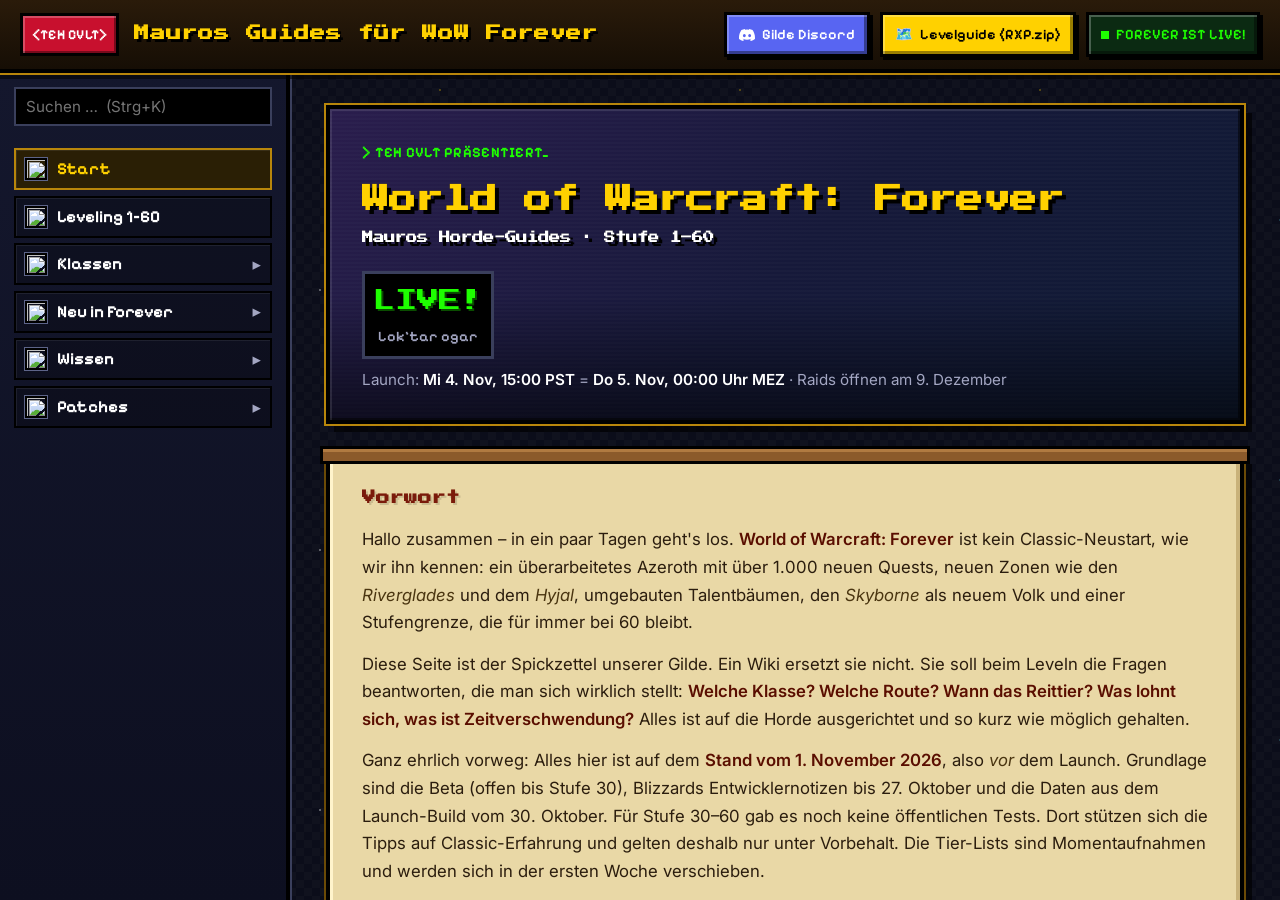
==== index.html @ 0dee1f31 "Layout auf breiten Bildschirmen zentriert, Platz für Inhaltsliste nur bei Bedarf Co-Authored-By: Cla" ====
﻿<!DOCTYPE html>
<html lang="de">
<head>
  <meta charset="UTF-8">
  <meta name="viewport" content="width=device-width, initial-scale=1.0">
  <title>TEH CVLT – Mauros Guides für WoW Forever</title>
  <meta name="description" content="Horde-Levelguides, Klassen-Ranking und Patch-Stand für World of Warcraft: Forever – von der Gilde TEH CVLT.">
  <link rel="preconnect" href="https://fonts.googleapis.com">
  <link rel="preconnect" href="https://fonts.gstatic.com" crossorigin>
  <link href="https://fonts.googleapis.com/css2?family=Press+Start+2P&family=Pixelify+Sans:wght@500;600;700&family=Inter:wght@400;500;600;700&family=VT323&display=swap" rel="stylesheet">
  <link rel="stylesheet" href="style.css?v=18">
</head>
<body class="dark-theme">

  <!-- Top App Bar -->
  <header class="app-header">
    <div class="header-left">
      <button class="mobile-menu-btn" id="mobileMenuBtn" aria-label="Menü öffnen">
        <span class="bar"></span>
        <span class="bar"></span>
        <span class="bar"></span>
      </button>
      <span class="guild-badge">&lt;TEH CVLT&gt;</span>
      <h1 class="header-title">Mauros Guides für WoW Forever</h1>
    </div>
    <div class="header-right">
      <a href="https://discord.gg/tehcvlt" target="_blank" rel="noopener noreferrer" class="discord-header-btn" title="Gilden-Discord beitreten">
        <svg class="discord-svg" viewBox="0 0 24 24" width="16" height="16" fill="currentColor">
          <path d="M20.317 4.37a19.791 19.791 0 0 0-4.885-1.515.074.074 0 0 0-.079.037c-.21.375-.444.864-.608 1.25a18.27 18.27 0 0 0-5.487 0 12.64 12.64 0 0 0-.617-1.25.077.077 0 0 0-.079-.037A19.736 19.736 0 0 0 3.677 4.37a.07.07 0 0 0-.032.027C.533 9.046-.32 13.58.099 18.057a.082.082 0 0 0 .031.057 19.9 19.9 0 0 0 5.993 3.03.078.078 0 0 0 .084-.028c.462-.63.874-1.295 1.226-1.994.021-.041.001-.09-.041-.106a13.107 13.107 0 0 1-1.872-.892.077.077 0 0 1-.008-.128 10.2 10.2 0 0 0 .372-.292.074.074 0 0 1 .077-.01c3.929 1.793 8.18 1.793 12.061 0a.074.074 0 0 1 .078.01c.12.098.246.198.373.292a.077.077 0 0 1-.006.127 12.299 12.299 0 0 1-1.873.894.077.077 0 0 0-.041.107c.36.698.772 1.362 1.225 1.993a.076.076 0 0 0 .084.028 19.839 19.839 0 0 0 6.002-3.03.077.077 0 0 0 .032-.054c.5-5.177-.838-9.674-3.549-13.66a.061.061 0 0 0-.031-.028zM8.02 15.33c-1.183 0-2.157-1.085-2.157-2.419 0-1.333.956-2.419 2.157-2.419 1.21 0 2.176 1.096 2.157 2.42 0 1.333-.956 2.418-2.157 2.418zm7.975 0c-1.183 0-2.157-1.085-2.157-2.419 0-1.333.955-2.419 2.157-2.419 1.21 0 2.176 1.096 2.157 2.42 0 1.333-.946 2.418-2.157 2.418z"/>
        </svg>
        <span>Gilde Discord</span>
      </a>
      <a href="https://github.com/syqdur/foreverguides/blob/main/RXPGuides.zip" target="_blank" class="rxp-header-btn" title="RXP In-Game Levelguide für Forever herunterladen">
        <span>🗺️</span> Levelguide (RXP.zip)
      </a>
      <div class="countdown-badge" id="launchTimer">
        <span class="dot"></span> Launch in ...
      </div>
    </div>
  </header>
  <!-- Main Container: Sidebar + Content -->
  <div class="layout-wrapper">
    <aside class="sidebar" id="sidebarNav">
      <div class="sidebar-search">
        <input id="siteSearch" type="search" placeholder="Suchen …  (Strg+K)" autocomplete="off" aria-label="Guides durchsuchen">
        <div class="search-results" id="searchResults" hidden></div>
      </div>
      <div class="sidebar-scrollable">
        <nav class="nav-areas" aria-label="Bereiche">
        <div class="nav-area single" data-area="start">
          <button class="nav-area-btn" data-area-target="tab-home"><img src="https://wow.zamimg.com/images/wow/icons/medium/inv_misc_book_11.jpg" class="wow-icon" alt=""> <span>Start</span></button>
          <div class="nav-sub">
            <button class="nav-tab" data-target="tab-home"><img src="https://wow.zamimg.com/images/wow/icons/medium/inv_misc_book_11.jpg" class="wow-icon" alt=""> Vorwort & Launch</button>
          </div>
        </div>
        <div class="nav-area single" data-area="leveling">
          <button class="nav-area-btn" data-area-target="tab-leveling"><img src="https://wow.zamimg.com/images/wow/icons/medium/inv_misc_map02.jpg" class="wow-icon" alt=""> <span>Leveling 1–60</span></button>
          <div class="nav-sub">
            <button class="nav-tab" data-target="tab-leveling"><img src="https://wow.zamimg.com/images/wow/icons/medium/inv_misc_map02.jpg" class="wow-icon" alt=""> Fahrplan & Route</button>
          </div>
        </div>
        <div class="nav-area" data-area="classes">
          <button class="nav-area-btn" data-area-target="tab-classes"><img src="https://wow.zamimg.com/images/wow/icons/medium/inv_misc_trophy_argent.jpg" class="wow-icon" alt=""> <span>Klassen</span><span class=nav-caret>▸</span></button>
          <div class="nav-sub">
            <button class="nav-tab" data-target="tab-classes"><img src="https://wow.zamimg.com/images/wow/icons/medium/achievement_general.jpg" class="wow-icon" alt=""> Alle Klassen</button>
            <button class="nav-tab" data-target="tab-ranking"><img src="https://wow.zamimg.com/images/wow/icons/medium/inv_misc_trophy_argent.jpg" class="wow-icon" alt=""> Ranking</button>
            <button class="nav-tab" data-target="tab-hunter"><img src="https://wow.zamimg.com/images/wow/icons/medium/classicon_hunter.jpg" class="wow-icon" alt=""> Jäger</button>
            <button class="nav-tab" data-target="tab-warlock"><img src="https://wow.zamimg.com/images/wow/icons/medium/classicon_warlock.jpg" class="wow-icon" alt=""> Hexenmeister</button>
            <button class="nav-tab" data-target="tab-paladin"><img src="https://wow.zamimg.com/images/wow/icons/medium/classicon_paladin.jpg" class="wow-icon" alt=""> Paladin</button>
            <button class="nav-tab" data-target="tab-mage"><img src="https://wow.zamimg.com/images/wow/icons/medium/classicon_mage.jpg" class="wow-icon" alt=""> Magier</button>
            <button class="nav-tab" data-target="tab-shaman"><img src="https://wow.zamimg.com/images/wow/icons/medium/classicon_shaman.jpg" class="wow-icon" alt=""> Schamane</button>
            <button class="nav-tab" data-target="tab-druid"><img src="https://wow.zamimg.com/images/wow/icons/medium/classicon_druid.jpg" class="wow-icon" alt=""> Druide</button>
            <button class="nav-tab" data-target="tab-rogue"><img src="https://wow.zamimg.com/images/wow/icons/medium/classicon_rogue.jpg" class="wow-icon" alt=""> Schurke</button>
            <button class="nav-tab" data-target="tab-priest"><img src="https://wow.zamimg.com/images/wow/icons/medium/classicon_priest.jpg" class="wow-icon" alt=""> Priester</button>
            <button class="nav-tab" data-target="tab-warrior"><img src="https://wow.zamimg.com/images/wow/icons/medium/classicon_warrior.jpg" class="wow-icon" alt=""> Krieger</button>
          </div>
        </div>
        <div class="nav-area" data-area="forever">
          <button class="nav-area-btn" data-area-target="tab-forever"><img src="https://wow.zamimg.com/images/wow/icons/medium/spell_nature_cyclone.jpg" class="wow-icon" alt=""> <span>Neu in Forever</span><span class=nav-caret>▸</span></button>
          <div class="nav-sub">
            <button class="nav-tab" data-target="tab-forever:overview"><img src="https://wow.zamimg.com/images/wow/icons/medium/inv_misc_book_11.jpg" class="wow-icon" alt=""> Überblick</button>
            <button class="nav-tab" data-target="tab-forever:zones"><img src="https://wow.zamimg.com/images/wow/icons/medium/inv_misc_map02.jpg" class="wow-icon" alt=""> Zonen & Reisen</button>
            <button class="nav-tab" data-target="tab-forever:dungeons"><img src="https://wow.zamimg.com/images/wow/icons/medium/inv_misc_head_dragon_black.jpg" class="wow-icon" alt=""> Dungeons & Raids</button>
            <button class="nav-tab" data-target="tab-forever:races"><img src="https://wow.zamimg.com/images/wow/icons/medium/achievement_character_orc_male.jpg" class="wow-icon" alt=""> Völker</button>
            <button class="nav-tab" data-target="tab-forever:classes"><img src="https://wow.zamimg.com/images/wow/icons/medium/achievement_general.jpg" class="wow-icon" alt=""> Klassen</button>
            <button class="nav-tab" data-target="tab-forever:quests"><img src="https://wow.zamimg.com/images/wow/icons/medium/inv_axe_09.jpg" class="wow-icon" alt=""> Klassenquests</button>
            <button class="nav-tab" data-target="tab-forever:systems"><img src="https://wow.zamimg.com/images/wow/icons/medium/inv_misc_gear_01.jpg" class="wow-icon" alt=""> Systeme & Berufe</button>
            <button class="nav-tab" data-target="tab-forever:pvp"><img src="https://wow.zamimg.com/images/wow/icons/medium/inv_bannerpvp_01.jpg" class="wow-icon" alt=""> PvP</button>
          </div>
        </div>
        <div class="nav-area" data-area="wissen">
          <button class="nav-area-btn" data-area-target="tab-rules"><img src="https://wow.zamimg.com/images/wow/icons/medium/inv_misc_book_09.jpg" class="wow-icon" alt=""> <span>Wissen</span><span class=nav-caret>▸</span></button>
          <div class="nav-sub">
            <button class="nav-tab" data-target="tab-rules"><img src="https://wow.zamimg.com/images/wow/icons/medium/spell_lightning_lightningbolt01.jpg" class="wow-icon" alt=""> Grundlagen</button>
            <button class="nav-tab" data-target="tab-buffs"><img src="https://wow.zamimg.com/images/wow/icons/medium/inv_misc_food_15.jpg" class="wow-icon" alt=""> Camps & Buffs</button>
            <button class="nav-tab" data-target="tab-sleepingbag"><img src="https://wow.zamimg.com/images/wow/icons/medium/inv_misc_bag_10.jpg" class="wow-icon" alt=""> Schlafsack (ab 14)</button>
            <button class="nav-tab" data-target="tab-gold"><img src="https://wow.zamimg.com/images/wow/icons/medium/inv_misc_coin_02.jpg" class="wow-icon" alt=""> Reit-Gold (100 G)</button>
            <button class="nav-tab" data-target="tab-addons"><img src="https://wow.zamimg.com/images/wow/icons/medium/inv_misc_enggizmos_17.jpg" class="wow-icon" alt=""> Addons & UI</button>
          </div>
        </div>
        <div class="nav-area" data-area="patches">
          <button class="nav-area-btn" data-area-target="tab-patchnotes"><img src="https://wow.zamimg.com/images/wow/icons/medium/inv_misc_pocketwatch_01.jpg" class="wow-icon" alt=""> <span>Patches</span><span class=nav-caret>▸</span></button>
          <div class="nav-sub">
            <button class="nav-tab" data-target="tab-patchnotes"><img src="https://wow.zamimg.com/images/wow/icons/medium/inv_misc_pocketwatch_01.jpg" class="wow-icon" alt=""> Live-Patchnotes <span class="nav-new">LIVE</span></button>
            <button class="nav-tab" data-target="tab-news"><img src="https://wow.zamimg.com/images/wow/icons/medium/inv_scroll_03.jpg" class="wow-icon" alt=""> Was ist neu</button>
            <button class="nav-tab" data-target="tab-changelog"><img src="https://wow.zamimg.com/images/wow/icons/medium/inv_misc_note_01.jpg" class="wow-icon" alt=""> Seiten-Changelog</button>
          </div>
        </div>
        </nav>
      </div>
    </aside>

    <!-- Main Content Area -->
    <main class="content-panel">

      <!-- ================= START: VORWORT & LAUNCH ================= -->
      <section id="tab-home" class="tab-pane active">
        <div class="hero-panel">
          <div class="hero-kicker">&gt; TEH CVLT PRÄSENTIERT_</div>
          <h2 class="hero-title">World of Warcraft: Forever<small>Mauros Horde-Guides · Stufe 1–60</small></h2>
          <div class="hero-countdown" id="heroCountdown" aria-live="polite">
            <div class="cd-cell"><span class="cd-num" data-cd="d">--</span><span class="cd-lbl">Tage</span></div>
            <div class="cd-cell"><span class="cd-num" data-cd="h">--</span><span class="cd-lbl">Std</span></div>
            <div class="cd-cell"><span class="cd-num" data-cd="m">--</span><span class="cd-lbl">Min</span></div>
            <div class="cd-cell"><span class="cd-num" data-cd="s">--</span><span class="cd-lbl">Sek</span></div>
          </div>
          <p class="hero-meta">Launch: <strong>Mi 4. Nov, 15:00 PST</strong> = <strong>Do 5. Nov, 00:00 Uhr MEZ</strong> · Raids öffnen am 9. Dezember</p>
        </div>

        <div class="scroll-panel">
          <h3>Vorwort</h3>
          <p>Hallo zusammen – in ein paar Tagen geht's los. <strong>World of Warcraft: Forever</strong> ist kein Classic-Neustart, wie wir ihn kennen: ein überarbeitetes Azeroth mit über 1.000 neuen Quests, neuen Zonen wie den <em>Riverglades</em> und dem <em>Hyjal</em>, umgebauten Talentbäumen, den <em>Skyborne</em> als neuem Volk und einer Stufengrenze, die für immer bei 60 bleibt.</p>
          <p>Diese Seite ist der Spickzettel unserer Gilde. Ein Wiki ersetzt sie nicht. Sie soll beim Leveln die Fragen beantworten, die man sich wirklich stellt: <strong>Welche Klasse? Welche Route? Wann das Reittier? Was lohnt sich, was ist Zeitverschwendung?</strong> Alles ist auf die Horde ausgerichtet und so kurz wie möglich gehalten.</p>
          <p>Ganz ehrlich vorweg: Alles hier ist auf dem <strong>Stand vom 1. November 2026</strong>, also <em>vor</em> dem Launch. Grundlage sind die Beta (offen bis Stufe 30), Blizzards Entwicklernotizen bis 27. Oktober und die Daten aus dem Launch-Build vom 30. Oktober. Für Stufe 30–60 gab es noch keine öffentlichen Tests. Dort stützen sich die Tipps auf Classic-Erfahrung und gelten deshalb nur unter Vorbehalt. Die Tier-Lists sind Momentaufnahmen und werden sich in der ersten Woche verschieben.</p>
          <p>Wenn ihr im Spiel etwas anderes erlebt, eine Quest anders läuft oder ein Wert nicht stimmt: <strong>Sagt Bescheid im Discord.</strong> Ich pflege das laufend nach.</p>
          <p>Wir sehen uns im Wegekreuz. Lok'tar ogar!</p>
          <p class="signature">— Mauro &lt;TEH CVLT&gt;</p>
        </div>

        <div class="guide-chapter">
          <h3>Forever auf einen Blick</h3>
          <div class="fact-grid">
            <div class="fact-tile"><span class="fact-label">Stufengrenze</span><span class="fact-value">60 – dauerhaft</span><span class="fact-sub">Keine Erhöhungen geplant</span></div>
            <div class="fact-tile"><span class="fact-label">Neues Volk</span><span class="fact-value">Skyborne</span><span class="fact-sub">Start: Zephras Isle (1–12) · benötigt Heroic/Epic Pack</span></div>
            <div class="fact-tile"><span class="fact-label">Klassen</span><span class="fact-value">Alle 9</span><span class="fact-sub">Neu für Horde: Orc-Magier, Troll-Hexer, Untoter Paladin</span></div>
            <div class="fact-tile"><span class="fact-label">Reiten</span><span class="fact-value">Stufe 40 · 100 G</span><span class="fact-sub">Reittier inklusive · Stufe 60: 1.000 G · kein Fliegen</span></div>
            <div class="fact-tile"><span class="fact-label">Doppelte Spezialisierung</span><span class="fact-value">Stufe 40 · 10 G</span><span class="fact-sub">Beim Klassenlehrer, frei wechselbar</span></div>
            <div class="fact-tile"><span class="fact-label">Realms</span><span class="fact-value">1 Mega-Realm</span><span class="fact-sub">pro Regelwerk: Normal, PvP, RP, RP-PvP · Hardcore folgt</span></div>
            <div class="fact-tile"><span class="fact-label">Neue Zonen</span><span class="fact-value">4</span><span class="fact-sub">Zephras Isle, Riverglades (~35–45), Shen'dralas, Hyjal</span></div>
            <div class="fact-tile"><span class="fact-label">Raids (ab 9. Dez)</span><span class="fact-value">3</span><span class="fact-sub">Barrow Deeps (10), Hyjal-Gipfel (20), Onyxia (40)</span></div>
          </div>
        </div>

        <div class="guide-chapter">
          <h3>Schnellstart</h3>
          <div class="quick-links">
            <button class="quick-link" data-goto="tab-classes"><img src="https://wow.zamimg.com/images/wow/icons/medium/achievement_general.jpg" class="wow-icon" alt=""> Welche Klasse spielen?</button>
            <button class="quick-link" data-goto="tab-leveling"><img src="https://wow.zamimg.com/images/wow/icons/medium/inv_misc_map02.jpg" class="wow-icon" alt=""> Leveling 1–60</button>
            <button class="quick-link" data-goto="tab-buffs"><img src="https://wow.zamimg.com/images/wow/icons/medium/inv_misc_food_15.jpg" class="wow-icon" alt=""> Camp- & XP-Routine</button>
            <button class="quick-link" data-goto="tab-gold"><img src="https://wow.zamimg.com/images/wow/icons/medium/inv_misc_coin_02.jpg" class="wow-icon" alt=""> 100 Gold fürs Reittier</button>
            <button class="quick-link" data-goto="tab-patchnotes"><img src="https://wow.zamimg.com/images/wow/icons/medium/inv_misc_pocketwatch_01.jpg" class="wow-icon" alt=""> Live-Patchnotes</button>
          </div>
        </div>
      </section>

      <!-- ================= KLASSEN-ÜBERSICHT ================= -->
      <section id="tab-classes" class="tab-pane">
        <div class="pane-header">
          <h2><img src="https://wow.zamimg.com/images/wow/icons/medium/achievement_general.jpg" class="wow-icon large" alt=""> Alle Klassen</h2>
          <p class="pane-subtitle">Sortiert nach Leveling-Tier (Stand 1. Nov 2026). Klick auf eine Klasse öffnet ihren Guide. Begründungen stehen im <a href="#" class="accent-link" data-goto="tab-ranking">Ranking</a>.</p>
        </div>
        <div class="class-grid">
          <button class="class-card" data-goto="tab-hunter">
            <span class="class-card-tier t-s">S</span>
            <img src="https://wow.zamimg.com/images/wow/icons/medium/classicon_hunter.jpg" alt="">
            <span class="class-card-body">
              <b class="c-hunter">Jäger</b>
              <small class="class-card-roles">Schaden</small>
              <small>Pet tankt ab 10, kaum Pausen. Der sicherste Weg auf 60.</small>
              <small class="class-card-races">Horde: Orc, Troll, Tauren, Untot, Skyborne</small>
            </span>
          </button>
          <button class="class-card" data-goto="tab-warlock">
            <span class="class-card-tier t-a">A</span>
            <img src="https://wow.zamimg.com/images/wow/icons/medium/classicon_warlock.jpg" alt="">
            <span class="class-card-body">
              <b class="c-warlock">Hexenmeister</b>
              <small class="class-card-roles">Schaden</small>
              <small>Leerwandler und DoTs, sehr sicher. Langsamer Start bis 10.</small>
              <small class="class-card-races">Horde: Orc, Untot, Troll (neu)</small>
            </span>
          </button>
          <button class="class-card" data-goto="tab-paladin">
            <span class="class-card-tier t-a">A</span>
            <img src="https://wow.zamimg.com/images/wow/icons/medium/classicon_paladin.jpg" alt="">
            <span class="class-card-body">
              <b class="c-paladin">Paladin</b>
              <small class="class-card-roles">Tank · Heiler · Schaden</small>
              <small>Platte und Selbstheilung. Auf 60 einer der gefragtesten Tanks.</small>
              <small class="class-card-races">Horde: nur Untot (neu)</small>
            </span>
          </button>
          <button class="class-card" data-goto="tab-mage">
            <span class="class-card-tier t-a">A</span>
            <img src="https://wow.zamimg.com/images/wow/icons/medium/classicon_mage.jpg" alt="">
            <span class="class-card-body">
              <b class="c-mage">Magier</b>
              <small class="class-card-roles">Schaden</small>
              <small>Schnellste AoE-Kills, aber Manaprobleme um Stufe 30.</small>
              <small class="class-card-races">Horde: Troll, Untot, Orc (neu)</small>
            </span>
          </button>
          <button class="class-card" data-goto="tab-shaman">
            <span class="class-card-tier t-a">A</span>
            <img src="https://wow.zamimg.com/images/wow/icons/medium/classicon_shaman.jpg" alt="">
            <span class="class-card-body">
              <b class="c-shaman">Schamane</b>
              <small class="class-card-roles">Heiler · Schaden · Tank</small>
              <small>Allrounder mit Geisterwolf und Selbstheilung.</small>
              <small class="class-card-races">Horde: Orc, Tauren, Troll, Skyborne</small>
            </span>
          </button>
          <button class="class-card" data-goto="tab-druid">
            <span class="class-card-tier t-b">B</span>
            <img src="https://wow.zamimg.com/images/wow/icons/medium/classicon_druid.jpg" alt="">
            <span class="class-card-body">
              <b class="c-druid">Druide</b>
              <small class="class-card-roles">Alle Rollen</small>
              <small>Zäher Start, ab Katze (20) sehr flüssig. Top-Heiler auf 60.</small>
              <small class="class-card-races">Horde: Tauren, Skyborne</small>
            </span>
          </button>
          <button class="class-card" data-goto="tab-rogue">
            <span class="class-card-tier t-b">B</span>
            <img src="https://wow.zamimg.com/images/wow/icons/medium/classicon_rogue.jpg" alt="">
            <span class="class-card-body">
              <b class="c-rogue">Schurke</b>
              <small class="class-card-roles">Schaden</small>
              <small>Stealth und PvP-Stärke, stark abhängig von der Ausrüstung.</small>
              <small class="class-card-races">Horde: Orc, Untot, Troll, Skyborne</small>
            </span>
          </button>
          <button class="class-card" data-goto="tab-priest">
            <span class="class-card-tier t-b">B</span>
            <img src="https://wow.zamimg.com/images/wow/icons/medium/classicon_priest.jpg" alt="">
            <span class="class-card-body">
              <b class="c-priest">Priester</b>
              <small class="class-card-roles">Heiler · Schaden</small>
              <small>Sicherste Klasse, langsame Kills. Auf 60 S-Tier-Heiler.</small>
              <small class="class-card-races">Horde: Untot, Troll</small>
            </span>
          </button>
          <button class="class-card" data-goto="tab-warrior">
            <span class="class-card-tier t-c">C</span>
            <img src="https://wow.zamimg.com/images/wow/icons/medium/classicon_warrior.jpg" alt="">
            <span class="class-card-body">
              <b class="c-warrior">Krieger</b>
              <small class="class-card-roles">Tank · Schaden</small>
              <small>Solo am härtesten, in der Gruppe und auf 60 sehr stark.</small>
              <small class="class-card-races">Horde: Orc, Tauren, Troll, Untot, Skyborne</small>
            </span>
          </button>
        </div>
      </section>

      <!-- ================= KLASSEN-RANKING ================= -->
      <section id="tab-ranking" class="tab-pane">
        <div class="pane-header">
          <h2><img src="https://wow.zamimg.com/images/wow/icons/medium/inv_misc_trophy_argent.jpg" class="wow-icon large" alt=""> Klassen-Ranking</h2>
          <p class="pane-subtitle">Stand 1. November 2026. Konsens aus den öffentlichen Beta-Tier-Lists (ConquestCapped, Gamer-Guides, wowforevertierlist, wowforever.co), gewichtet mit den Entwicklernotizen bis 27. Okt und den Launch-Build-Daten vom 30. Okt.</p>
        </div>

        <div class="notice gold">
          <h3>Wie belastbar ist das?</h3>
          <p>Die Beta war bis <strong>Stufe 30</strong> offen. Das <strong>Leveling-Ranking</strong> ist deshalb recht verlässlich. <strong>Endgame und PvP</strong> sind eine Prognose: Niemand hat bisher öffentlich auf 60 geraidet. Raids öffnen am 9. Dezember. Spiel, was dir Spaß macht, denn ein Tier Unterschied kostet beim Leveln Stunden, nicht Tage.</p>
        </div>

        <div class="legend-row">
          <span><b class="s-tier">S</b> = herausragend</span>
          <span><b class="a-tier">A</b> = stark</span>
          <span><b class="b-tier">B</b> = solide</span>
          <span><b class="c-tier">C</b> = spürbar langsamer</span>
          <span><b class="tag-down">▼</b> = Nerf im Launch-Build</span>
          <span><b class="tag-up">▲</b> = Buff im Launch-Build</span>
        </div>

        <div class="guide-chapter">
          <h3>Leveling 1–60 (Solo-Questen)</h3>
          <div class="tier-board">
            <div class="tier-board-head"><h4>Leveling-Tempo & Komfort</h4><span>Geschwindigkeit · Downtime · Sicherheit · Gear-Abhängigkeit</span></div>
            <div class="tier-row t-s"><div class="tier-label">S</div><div class="tier-items">
              <div class="tier-chip"><img src="https://wow.zamimg.com/images/wow/icons/medium/classicon_hunter.jpg" alt=""><div><b class="c-hunter">Jäger · Tierherrschaft <span class="trend tag-down">▼</span></b><small>Pet tankt ab Stufe 10 und skaliert jetzt mit deiner Ausrüstung. Kaum Downtime, sehr sicher. Der Nerf an Aspekt des Falken und Volltreffer-Aura trifft vor allem Treffsicherheit, Tierherrschaft bleibt vorn.</small></div></div>
            </div></div>
            <div class="tier-row t-a"><div class="tier-label">A</div><div class="tier-items">
              <div class="tier-chip"><img src="https://wow.zamimg.com/images/wow/icons/medium/classicon_warlock.jpg" alt=""><div><b class="c-warlock">Hexenmeister · Gebrechen</b><small>DoTs können jetzt kritisch treffen, Leerwandler tankt. Sehr sicher, aber langsamer Start (1–10) und kein Tempo-Zauber.</small></div></div>
              <div class="tier-chip"><img src="https://wow.zamimg.com/images/wow/icons/medium/classicon_paladin.jpg" alt=""><div><b class="c-paladin">Paladin · Vergeltung</b><small>Für die Horde neu über Untote. Plattenrüstung, Selbstheilung, Heiliger Stoß ab 6 und Weihe ab 20. In der Beta leicht abgeschwächt. Das Tempo hängt an Waffen-Upgrades.</small></div></div>
              <div class="tier-chip"><img src="https://wow.zamimg.com/images/wow/icons/medium/classicon_mage.jpg" alt=""><div><b class="c-mage">Magier · Frost <span class="trend tag-down">▼</span></b><small>Schnellste AoE-Kills, eigenes Essen und Wasser. Aber: Eislanze hat jetzt 8 s Abklingzeit, Frostblast ist nicht mehr erlernbar und um Stufe 30 gibt es Manaprobleme. Für Horde: Orc, Troll, Untot.</small></div></div>
              <div class="tier-chip"><img src="https://wow.zamimg.com/images/wow/icons/medium/classicon_shaman.jpg" alt=""><div><b class="c-shaman">Schamane · Verstärkung <span class="trend tag-up">▲</span></b><small>Selbstheilung, Geisterwolf, kann Dungeons tanken. Vor 30 etwas zäh. Wasserschild greift bei jedem kritischen Zauber, Kettenblitz kostet ~35 % weniger Mana.</small></div></div>
            </div></div>
            <div class="tier-row t-b"><div class="tier-label">B</div><div class="tier-items">
              <div class="tier-chip"><img src="https://wow.zamimg.com/images/wow/icons/medium/classicon_druid.jpg" alt=""><div><b class="c-druid">Druide · Wilder Kampf</b><small>Zäher Start, ab Katze (20) und Reisegestalt (30) sehr wenig Downtime. Tigerfuror wurde entfernt, Zerfetzen kommt schon mit 20.</small></div></div>
              <div class="tier-chip"><img src="https://wow.zamimg.com/images/wow/icons/medium/classicon_rogue.jpg" alt=""><div><b class="c-rogue">Schurke · Kampf</b><small>Schneller als in Classic: Energie regeneriert jetzt durchgehend, Äxte sind erlaubt. Keine Heilung, stark abhängig von der Ausrüstung und schwach gegen Gruppen.</small></div></div>
              <div class="tier-chip"><img src="https://wow.zamimg.com/images/wow/icons/medium/classicon_priest.jpg" alt=""><div><b class="c-priest">Priester · Disziplin → Schatten</b><small>Die sicherste Klasse, aber die langsamsten Kills. Zauberstäbe skalieren nicht mehr mit Zaubermacht. Sühne kommt mit 30, Schattengestalt mit 40, danach wird es deutlich besser.</small></div></div>
            </div></div>
            <div class="tier-row t-c"><div class="tier-label">C</div><div class="tier-items">
              <div class="tier-chip"><img src="https://wow.zamimg.com/images/wow/icons/medium/classicon_warrior.jpg" alt=""><div><b class="c-warrior">Krieger · Waffen / Furor <span class="trend tag-up">▲</span></b><small>Härtester Start, braucht Essen, Verbände und gute Waffen. Die Wut wurde überarbeitet, Siegesrausch und Rache skalieren jetzt mit Angriffskraft. In der Gruppe sehr stark, solo am langsamsten.</small></div></div>
            </div></div>
          </div>
        </div>

        <div class="guide-chapter">
          <h3>Endgame-Prognose (Stufe 60, Dungeons & Raids)</h3>
          <div class="card-grid">
            <div class="tier-board">
              <div class="tier-board-head"><h4>Tanks</h4></div>
              <div class="tier-row t-s"><div class="tier-label">S</div><div class="tier-items"><div class="tier-chip"><img src="https://wow.zamimg.com/images/wow/icons/medium/classicon_paladin.jpg" alt=""><div><b class="c-paladin">Paladin · Schutz</b><small>Siegel der Wut, Richturteil spottet aus 10 m, Zorn der Gerechtigkeit schon ab 10.</small></div></div></div></div>
              <div class="tier-row t-a"><div class="tier-label">A</div><div class="tier-items"><div class="tier-chip"><img src="https://wow.zamimg.com/images/wow/icons/medium/classicon_warrior.jpg" alt=""><div><b class="c-warrior">Krieger · Schutz</b><small>Rache skaliert jetzt mit Angriffskraft.</small></div></div></div></div>
              <div class="tier-row t-b"><div class="tier-label">B</div><div class="tier-items"><div class="tier-chip"><img src="https://wow.zamimg.com/images/wow/icons/medium/classicon_druid.jpg" alt=""><div><b class="c-druid">Druide · Wächter</b><small>Bärenbedrohung auf +50 % erhöht.</small></div></div><div class="tier-chip"><img src="https://wow.zamimg.com/images/wow/icons/medium/classicon_shaman.jpg" alt=""><div><b class="c-shaman">Schamane · Verstärkung</b><small>Reicht für Level-Dungeons.</small></div></div></div></div>
            </div>
            <div class="tier-board">
              <div class="tier-board-head"><h4>Heiler</h4></div>
              <div class="tier-row t-s"><div class="tier-label">S</div><div class="tier-items"><div class="tier-chip"><img src="https://wow.zamimg.com/images/wow/icons/medium/classicon_priest.jpg" alt=""><div><b class="c-priest">Priester · Disziplin</b><small>Sühne, Göttliche Aegis, Schilde.</small></div></div><div class="tier-chip"><img src="https://wow.zamimg.com/images/wow/icons/medium/classicon_druid.jpg" alt=""><div><b class="c-druid">Druide · Wiederherstellung</b><small>Wildwuchs, kürzere globale Abklingzeit bei HoTs.</small></div></div></div></div>
              <div class="tier-row t-a"><div class="tier-label">A</div><div class="tier-items"><div class="tier-chip"><img src="https://wow.zamimg.com/images/wow/icons/medium/classicon_shaman.jpg" alt=""><div><b class="c-shaman">Schamane · Wiederherstellung</b><small>Springflut, Kettenheilung, raidweite Totems.</small></div></div><div class="tier-chip"><img src="https://wow.zamimg.com/images/wow/icons/medium/classicon_paladin.jpg" alt=""><div><b class="c-paladin">Paladin · Heilig</b><small>Licht-Wacht erlaubt doppelten Heiligen Schock.</small></div></div></div></div>
              <div class="tier-row t-b"><div class="tier-label">B</div><div class="tier-items"><div class="tier-chip"><img src="https://wow.zamimg.com/images/wow/icons/medium/classicon_priest.jpg" alt=""><div><b class="c-priest">Priester · Heilig</b><small>Im Raid stark (Gebet der Besserung), sonst Disziplin.</small></div></div></div></div>
            </div>
          </div>

          <div class="tier-board" style="margin-top:1.35rem">
            <div class="tier-board-head"><h4>Schadensverursacher (PvE)</h4><span>Prognose, noch ohne Raid-Daten</span></div>
            <div class="tier-row t-s"><div class="tier-label">S</div><div class="tier-items">
              <div class="tier-chip"><img src="https://wow.zamimg.com/images/wow/icons/medium/classicon_mage.jpg" alt=""><div><b class="c-mage">Magier · Arkan</b><small>Die einzige Spec, die jede Quelle oben sieht. Arkanschlag wurde komplett umgebaut.</small></div></div>
              <div class="tier-chip"><img src="https://wow.zamimg.com/images/wow/icons/medium/classicon_warlock.jpg" alt=""><div><b class="c-warlock">Hexenmeister · Gebrechen</b><small>DoT-Crits, Schattenbeherrschung jetzt 2–10 %.</small></div></div>
            </div></div>
            <div class="tier-row t-a"><div class="tier-label">A</div><div class="tier-items">
              <div class="tier-chip"><img src="https://wow.zamimg.com/images/wow/icons/medium/classicon_shaman.jpg" alt=""><div><b class="c-shaman">Schamane · Elementar</b><small>Elementarbeherrschung ist zurück (31 Punkte).</small></div></div>
              <div class="tier-chip"><img src="https://wow.zamimg.com/images/wow/icons/medium/classicon_warrior.jpg" alt=""><div><b class="c-warrior">Krieger · Furor</b><small>Auf 60 deutlich stärker als beim Leveln.</small></div></div>
              <div class="tier-chip"><img src="https://wow.zamimg.com/images/wow/icons/medium/classicon_rogue.jpg" alt=""><div><b class="c-rogue">Schurke · Meucheln</b><small>Verstümmeln, Blutungen gegen Rüstung.</small></div></div>
              <div class="tier-chip"><img src="https://wow.zamimg.com/images/wow/icons/medium/classicon_hunter.jpg" alt=""><div><b class="c-hunter">Jäger · Tierherrschaft / Überleben <span class="trend tag-down">▼</span></b><small>Raid-Buff Volltreffer-Aura halbiert.</small></div></div>
            </div></div>
            <div class="tier-row t-b"><div class="tier-label">B</div><div class="tier-items">
              <div class="tier-chip"><img src="https://wow.zamimg.com/images/wow/icons/medium/classicon_priest.jpg" alt=""><div><b class="c-priest">Priester · Schatten</b><small>Verschlingende Seuche 24 s, Vampirumarmung 30 s.</small></div></div>
              <div class="tier-chip"><img src="https://wow.zamimg.com/images/wow/icons/medium/classicon_druid.jpg" alt=""><div><b class="c-druid">Druide · Gleichgewicht / Wilder Kampf</b><small>Mondkin-Aura jetzt raidweit (nur Crit).</small></div></div>
            </div></div>
            <div class="tier-row t-c"><div class="tier-label">C</div><div class="tier-items">
              <div class="tier-chip"><img src="https://wow.zamimg.com/images/wow/icons/medium/classicon_paladin.jpg" alt=""><div><b class="c-paladin">Paladin · Vergeltung</b><small>Von allen Listen unten gesehen. Talentbaum am 30. Okt nochmal umgebaut, Bewertung offen.</small></div></div>
            </div></div>
          </div>
        </div>

        <div class="guide-chapter">
          <h3>Horde-Völker (Stand Launch-Build)</h3>
          <div class="tier-board">
            <div class="tier-row t-s"><div class="tier-label">S</div><div class="tier-items">
              <div class="tier-chip"><img src="https://wow.zamimg.com/images/wow/icons/medium/racial_orc_berserkerstrength.jpg" alt=""><div><b>Orc <span class="trend tag-up">▲</span></b><small>Kochendes Blut wieder 2 Min. Befehlsgewalt (+5 % Pet-Schaden) ist zurück. Top für Jäger und Hexer.</small></div></div>
              <div class="tier-chip"><img src="https://wow.zamimg.com/images/wow/icons/medium/racial_troll_berserk.jpg" alt=""><div><b>Troll <span class="trend tag-up">▲</span></b><small>Berserker jetzt 15 s (war 10 s), Regeneration +20 %. Für jede Schadensklasse stark.</small></div></div>
            </div></div>
            <div class="tier-row t-a"><div class="tier-label">A</div><div class="tier-items">
              <div class="tier-chip"><img src="https://wow.zamimg.com/images/wow/icons/medium/spell_shadow_raisedead.jpg" alt=""><div><b>Untot <span class="trend tag-up">▲</span></b><small>Berührung des Grabes alle 15 s (war 25 s). Wille der Verlassenen. Einziger Horde-Paladin.</small></div></div>
              <div class="tier-chip"><img src="https://wow.zamimg.com/images/wow/icons/medium/ability_warstomp.jpg" alt=""><div><b>Tauren</b><small>+5 % Gesundheit. Steppenlauf stapelt bis 60 % Tempo (nicht beritten). Kriegsdonner 90 s.</small></div></div>
            </div></div>
            <div class="tier-row t-b"><div class="tier-label">B</div><div class="tier-items">
              <div class="tier-chip"><img src="https://wow.zamimg.com/images/wow/icons/medium/spell_nature_cyclone.jpg" alt=""><div><b>Skyborne (Windformer) <span class="trend tag-down">▼</span></b><small>Windgesegnet nur noch 2 % Tempo. Himmelssicht +15 % Laufen. Klassen: Krieger, Jäger, Schurke, Druide, Schamane. Kostenpflichtig.</small></div></div>
            </div></div>
          </div>
          <div class="live-changes" data-live-group="orc,troll,undead,tauren,skyborne" data-live-title="Horde-Völker"></div>
        </div>

        <div class="guide-chapter">
          <h3>Meine Empfehlung nach Spielertyp</h3>
          <div class="card-grid">
            <div class="card highlight-border"><h4>„Ich will schnell auf 60“</h4><p><strong class="c-hunter">Orc-Jäger</strong> (Tierherrschaft). Am wenigsten Fehlerpotenzial, Pet-Bonus vom Orc, kaum Pausen.</p></div>
            <div class="card highlight-border"><h4>„Ich will in jede Gruppe“</h4><p><strong class="c-paladin">Untoter Paladin</strong> (Schutz/Heilig) oder <strong class="c-priest">Troll-Priester</strong> (Disziplin). Tanks und Heiler sind ab Tag 1 Mangelware.</p></div>
            <div class="card highlight-border"><h4>„Ich will Raid-Schaden“</h4><p><strong class="c-mage">Troll- oder Orc-Magier</strong> (Arkan) oder <strong class="c-warlock">Orc-Hexer</strong> (Gebrechen). Zum Leveln Frost bzw. Gebrechen nutzen und auf 60 per Dual-Spec wechseln.</p></div>
            <div class="card highlight-border"><h4>„Ich will PvP“</h4><p><strong class="c-warlock">Hexer</strong>, <strong class="c-rogue">Schurke</strong> und <strong class="c-priest">Disziplin-Priester</strong> führen die Beta-PvP-Listen an. Untot für Wille der Verlassenen.</p></div>
          </div>
        </div>
      </section>

      <!-- ================= WAS IST NEU & PATCH-STAND ================= -->
      <section id="tab-news" class="tab-pane">
        <div class="pane-header">
          <h2><img src="https://wow.zamimg.com/images/wow/icons/medium/inv_scroll_03.jpg" class="wow-icon large" alt=""> Was ist neu & Patch-Stand</h2>
          <p class="pane-subtitle">Die wichtigsten Systeme von Forever und alle Änderungen, die fürs Leveln zählen. Stand 1. November 2026.</p>
        </div>

        <div class="guide-chapter">
          <h3>Termine</h3>
          <div class="news-list">
            <div class="news-item"><div class="news-date">27. Okt</div><div class="card"><p><strong>Namensreservierung</strong> offen: bis zu 3 Charaktere pro Account (läuft bis 3. Nov).</p></div></div>
            <div class="news-item"><div class="news-date">5. Nov<br>00:00</div><div class="card highlight-border"><p><strong>Launch</strong> weltweit (4. Nov, 15:00 PST / 23:00 UTC). Ein Mega-Realm pro Regelwerk und Region.</p></div></div>
            <div class="news-item"><div class="news-date">9. Dez</div><div class="card"><p><strong>Raids öffnen:</strong> Barrow Deeps (10er), Hyjal-Gipfel (20er), Onyxias Hort (40er).</p></div></div>
            <div class="news-item"><div class="news-date">Winter</div><div class="card"><p><strong>Hardcore-Regelwerk</strong>, Termin noch offen.</p></div></div>
            <div class="news-item"><div class="news-date">Frühling '27</div><div class="card"><p>2 neue Raids, 2 neue Dungeons, neues Gebiet, legendäre Questreihe, PvP-Saison.</p></div></div>
          </div>
        </div>

        <div class="guide-chapter">
          <h3>Die großen Systeme</h3>
          <div class="card-grid">
            <div class="card"><h4>Camping</h4><p>Ab etwa Stufe 5 über Quests wie <em>„The Great Outdoors“</em>. Bis zu 3 Spieler legen je ein hergestelltes Objekt an ein Lagerfeuer. Alle Camp-Funktionen teilen sich <strong>1 Stunde Abklingzeit</strong>. Berufs-Buffs ab Skill 20. Das <strong>Abenteurer-Zelt</strong> ist laut Build vom 30. Okt wieder rein kosmetisch.</p></div>
            <div class="card"><h4>Gemütlicher Schlafsack</h4><p>Ab Stufe 14 per Schnitzeljagd (Start im Brachland oder in Westfall). Stapelnder XP-Buff plus Erholung beim Ausloggen. <a href="#" class="accent-link" data-goto="tab-sleepingbag">Route ansehen</a>.</p></div>
            <div class="card"><h4>Reiten</h4><p>Wie in TBC: Mit dem Reitskill bekommst du das Reittier. <strong>Stufe 40: 100 Gold</strong> (60 %), <strong>Stufe 60: 1.000 Gold</strong>. Kein Fliegen. Neue Schiffsrouten, z. B. Gadgetzan ↔ Powderfuse Port (Riverglades).</p></div>
            <div class="card"><h4>Dual-Spec & Umskillen</h4><p>Doppelte Spezialisierung ab <strong>Stufe 40 für 10 Gold</strong>. Umskillen wird mit der Zeit wieder günstiger, bis runter auf 1 Gold. Ideal: Leveln in Schaden, auf 60 heilen oder tanken.</p></div>
            <div class="card"><h4>Legacy-System</h4><p>Account-weite Herausforderungen: eine Klasse auf <strong>25 / 40 / 60</strong> leveln. Gibt Legacy-Punkte (insgesamt 65, max. 16 pro Charakter) für Boni wie <em>Gut erholt</em> (+4 % Erholungs-XP pro Rang) und Belohnungen bis zum Spektralbär-Reittier.</p></div>
            <div class="card"><h4>Talente & Werte</h4><p>Alle Bäume überarbeitet, neuer 1-Punkt-Meilenstein bei 16 Punkten. <strong>Trefferwertung</strong> (Zauber, Nah- und Fernkampf) ist zusammengelegt, ebenso Crit. Göttlicher Willen, Segen der Könige und Verb. Mal der Wildnis sind jetzt Grundfähigkeiten.</p></div>
            <div class="card"><h4>Bibliotheksbücher</h4><p>Für alle Klassen offen. Abgaben bei 10, 20 und 25 Büchern. Lohnt sich unterwegs mitzunehmen.</p></div>
            <div class="card"><h4>Berufe</h4><p>Viele neue Rezepte (Azeroth Commerce Authority / Durotar Supply). <em>Überstunden</em> erhöht die Skill-Chance um 4–20 %. Geringer Heiltrank wandert von Alchemie zu Erster Hilfe.</p></div>
          </div>
        </div>

        <div class="guide-chapter">
          <h3>Neue Dungeons (Stufe 10–60)</h3>
          <div class="table-card">
            <table class="simple-table">
              <thead><tr><th>Dungeon</th><th>Stufe</th><th>Hinweis</th></tr></thead>
              <tbody>
                <tr><td><strong>Hall of Thanes</strong></td><td>13–18</td><td>Erster neuer Dungeon</td></tr>
                <tr><td><strong>Ruinen von Lordaeron</strong></td><td>15–22</td><td>Horde-nah (Tirisfal)</td></tr>
                <tr><td><strong>Ausgrabungsstätte: Sumpfland</strong></td><td>26–31</td><td>Seit Beta 1. Okt</td></tr>
                <tr><td><strong>Stadt Dalaran</strong></td><td>28–33</td><td>Seit Beta 8. Okt</td></tr>
                <tr><td><strong>The Drowned City</strong></td><td>35–40</td><td></td></tr>
                <tr class="highlight-row"><td><strong>Krol'dok Stronghold</strong></td><td>40–45</td><td>In den Riverglades</td></tr>
                <tr><td><strong>Alcaz-Gefängnis</strong></td><td>48–53</td><td></td></tr>
                <tr><td><strong>Blackmaw Hold</strong></td><td>55–60</td><td></td></tr>
                <tr><td><strong>Shaper's Terrace</strong></td><td>58–60</td><td></td></tr>
              </tbody>
            </table>
          </div>
        </div>

        <div class="guide-chapter">
          <h3>Fürs Leveln entscheidende Beta-Änderungen</h3>
          <div class="card-grid">
            <div class="sub-box orange"><h4>1. Okt · Dungeon-Quests</h4><p>Der Bonus-XP von Dungeon-Quests wurde <span class="tag-down">halbiert</span>. Dungeons lohnen sich weiterhin, sind aber kein Pflicht-Abstecher mehr.</p></div>
            <div class="sub-box green"><h4>8. Okt · Dungeon-Mobs</h4><p>Mob-XP in Dungeons <span class="tag-up">+20 %</span>. Der Gruppen-XP-Malus richtet sich wieder nach deinem eigenen Level, nicht nach dem höchsten in der Gruppe.</p></div>
            <div class="sub-box red"><h4>16. Okt · Zauberstäbe & Autoschuss</h4><p>Beide feuern erst nach <strong>0,5 s Stillstehen</strong>. Zauberstäbe skalieren seit 24. Sep <span class="tag-down">nicht mehr</span> mit Zaubermacht.</p></div>
            <div class="sub-box blue"><h4>16. Okt · Waffen-Völkerboni weg</h4><p>Axt-, Schwert- und Streitkolben-Spezialisierungen der Völker sind ersetzt. Du bist an keinen Waffentyp mehr gebunden.</p></div>
            <div class="sub-box cyan"><h4>Seit Beta · Mob-Tempo</h4><p>Blizzards Ziel: ein normaler Mob stirbt solo in <strong>ca. 10–15 Sekunden</strong>. Gegner regenerieren außerhalb des Kampfes Leben.</p></div>
            <div class="sub-box"><h4>Questlog & Welt</h4><p>Viele Quest-Respawns und Belohnungen angepasst. Einige Dungeon-Belohnungen von Rare auf Uncommon gesenkt. Einige Quests in Desolace verlangen jetzt Stufe 35.</p></div>
          </div>
        </div>

        <div class="guide-chapter">
          <h3>Launch-Build (ausgelesen am 30. Okt)</h3>
          <div class="notice blue">
            <h3>ℹ Noch nicht offiziell</h3>
            <p>Diese Werte stammen aus den Spieldateien des Launch-Builds und sind noch nicht von Blizzard angekündigt. Bestätigt ist nur Kochendes Blut (2 Min). Alles andere kann sich bis zum Launch noch ändern.</p>
          </div>
          <div class="card-grid">
            <div class="card"><h4 class="c-hunter">Jäger</h4><ul>
              <li><span class="tag-down">▼</span> Aspekt des Falken: 15/22/30/38/47 AP (vorher 20/35/50/70/90)</li>
              <li><span class="tag-down">▼</span> Volltreffer-Aura: +15 AP statt +30</li>
              <li><span class="tag-up">▲</span> Mal des Jägers Rang 4: 143 AP für Angreifer (vorher 71)</li>
              <li>Tier verängstigen: 30 s Abklingzeit, Ränge auf 14/30/46</li>
            </ul></div>
            <div class="card"><h4 class="c-mage">Magier</h4><ul>
              <li><span class="tag-down">▼</span> Eislanze: neu 8 s Abklingzeit</li>
              <li><span class="tag-down">▼</span> Frostblast nicht mehr erlernbar</li>
              <li><span class="tag-down">▼</span> Kritische Masse: 6 % (vorher 10 %)</li>
              <li><span class="tag-up">▲</span> Einäscherung: +10 % Crit (vorher 6 %)</li>
              <li>Arkan-Baum umgebaut, Verb. Feuerball heißt jetzt <em>Accelerant</em>, Präzision gilt für alle Zauber</li>
            </ul></div>
            <div class="card"><h4 class="c-warrior">Krieger · <span class="c-paladin">Paladin</span> · <span class="c-shaman">Schamane</span></h4><ul>
              <li><span class="tag-up">▲</span> Siegesrausch und Rache skalieren mit Angriffskraft</li>
              <li><span class="tag-up">▲</span> Zorn der Gerechtigkeit schon ab Stufe 10 (vorher 16)</li>
              <li>Lavaeruption Rang 3: Flammenschock-Bonus skaliert nicht mehr mit Stufe</li>
              <li>Wurzel-Effekte (Frostbiss, Verb. Kniesehne, Fallen) teilen sich jetzt Diminishing Returns</li>
            </ul></div>
            <div class="card"><h4>Völker (offiziell, 26.–27. Okt)</h4><ul>
              <li><span class="tag-up">▲</span> Orc: Kochendes Blut 2 Min, Befehlsgewalt zurück</li>
              <li><span class="tag-up">▲</span> Troll: Berserker 15 s</li>
              <li><span class="tag-up">▲</span> Untot: Berührung des Grabes 15 s</li>
              <li>Tauren: Steppenlauf bis 60 %, gilt nicht beritten</li>
              <li><span class="tag-down">▼</span> Skyborne: Windgesegnet 2 %, Leylinie lesen 50 %</li>
            </ul></div>
          </div>
        </div>

        <div class="guide-chapter">
          <h3>Quellen</h3>
          <ul class="src-list">
            <li><a href="https://warcraft.wiki.gg/wiki/World_of_Warcraft:_Forever" target="_blank" rel="noopener">Warcraft Wiki – World of Warcraft: Forever</a></li>
            <li><a href="https://www.bluetracker.gg/wow/topic/us-en/2360696-wow-forever-beta-development-notes-updated-october-26/" target="_blank" rel="noopener">Blizzard – Beta Development Notes (bis 27. Okt)</a></li>
            <li><a href="https://playfulls.com/patch-notes/2026-10-30-datamined-hotfixes-before-launch" target="_blank" rel="noopener">Datamined Launch-Hotfixes (30. Okt)</a></li>
            <li><a href="https://conquestcapped.com/guides/wow-forever/wow-forever-best-leveling-class/" target="_blank" rel="noopener">ConquestCapped – Leveling-Ranking (22. Okt)</a></li>
            <li><a href="https://wowforevertierlist.com/tier-list/leveling" target="_blank" rel="noopener">wowforevertierlist.com – Leveling (18. Okt)</a></li>
            <li><a href="https://gamer-guides.com/warcraft-forever/tier-list-beta/" target="_blank" rel="noopener">Gamer-Guides – Tier List (18. Okt)</a></li>
            <li><a href="https://wowforever.co/tier-list/" target="_blank" rel="noopener">wowforever.co – Ranking-Vergleich (30. Okt)</a></li>
            <li><a href="https://conquestcapped.com/guides/wow-forever/wow-forever-overview/" target="_blank" rel="noopener">ConquestCapped – Forever-Überblick</a></li>
          </ul>
        </div>
      </section>

      <!-- ================= LIVE-PATCHNOTES (foreverchanges.pro) ================= -->
      <section id="tab-patchnotes" class="tab-pane">
        <div class="pane-header">
          <h2><img src="https://wow.zamimg.com/images/wow/icons/medium/inv_misc_pocketwatch_01.jpg" class="wow-icon large" alt=""> Live-Patchnotes</h2>
          <p class="pane-subtitle">Jeder Build und Hotfix, automatisch stündlich von <a href="https://foreverchanges.pro/de/patch-notes" target="_blank" rel="noopener" class="accent-link">foreverchanges.pro</a> übernommen. Englische Einträge werden automatisch ins Deutsche übersetzt.</p>
        </div>

        <div class="pn-toolbar">
          <div class="pn-filters" role="group" aria-label="Filter">
            <button class="pn-filter active" data-pn-filter="all">Alle</button>
            <button class="pn-filter" data-pn-filter="build">Builds</button>
            <button class="pn-filter" data-pn-filter="hotfix">Hotfixes</button>
          </div>
          <span class="pn-status" id="pnStatus">Lade Patchnotes …</span>
        </div>

        <div class="news-list" id="pnList"></div>

        <p class="src-list" style="margin-top:1.5rem">Quelle: <a href="https://foreverchanges.pro/de/patch-notes" target="_blank" rel="noopener">ForeverChanges – Patchnotes</a>. Dort stehen auch alle Details Klasse für Klasse. Maschinell übersetzte Einträge sind mit <span class="pn-badge mt">ÜBERSETZT</span> markiert.</p>
      </section>

      <!-- ================= NEU IN FOREVER ================= -->
      <section id="tab-forever" class="tab-pane">
        <div class="pane-header">
          <h2><img src="https://wow.zamimg.com/images/wow/icons/medium/spell_nature_cyclone.jpg" class="wow-icon large" alt=""> Neu in Forever</h2>
          <p class="pane-subtitle">Alles, was sich gegenüber Classic geändert hat oder neu dazukommt, an einem Ort. Neue Patches erscheinen automatisch unter <a href="#" class="accent-link" data-goto="tab-patchnotes">Live-Patchnotes</a>.</p>
        </div>

        <div class="subtabs" role="tablist" aria-label="Themen">
          <button class="subtab-btn active" data-subtab="overview">Überblick</button>
          <button class="subtab-btn" data-subtab="zones">Zonen & Reisen</button>
          <button class="subtab-btn" data-subtab="dungeons">Dungeons & Raids</button>
          <button class="subtab-btn" data-subtab="races">Völker</button>
          <button class="subtab-btn" data-subtab="classes">Klassen</button>
          <button class="subtab-btn" data-subtab="quests">Klassenquests</button>
          <button class="subtab-btn" data-subtab="systems">Systeme & Berufe</button>
          <button class="subtab-btn" data-subtab="pvp">PvP</button>
        </div>

        <div class="subtab-panel active" data-subtab="overview">

        <p class="card-desc">Stand 1. Nov 2026, Beta- und Launch-Build-Daten. Was noch nicht bestätigt ist, steht ausdrücklich dabei.</p>
        <div class="fact-grid">
          <div class="fact-tile"><span class="fact-label">Neue Quests</span><span class="fact-value">1.000+</span><span class="fact-sub">über Stufe 1–60 verteilt</span></div>
          <div class="fact-tile"><span class="fact-label">Neue Zonen</span><span class="fact-value">4 + Dalaran</span><span class="fact-sub">Zephras, Riverglades, Shen'dralas, Hyjal</span></div>
          <div class="fact-tile"><span class="fact-label">Neue Dungeons</span><span class="fact-value">9</span><span class="fact-sub">von 13–18 bis 58–60</span></div>
          <div class="fact-tile"><span class="fact-label">Neue Raids</span><span class="fact-value">2 + Onyxia</span><span class="fact-sub">ab 9. Dezember</span></div>
          <div class="fact-tile"><span class="fact-label">Neues Volk</span><span class="fact-value">Skyborne</span><span class="fact-sub">Horde: Windformer</span></div>
          <div class="fact-tile"><span class="fact-label">Neue Kombis (Horde)</span><span class="fact-value">3</span><span class="fact-sub">Orc-Magier, Troll-Hexer, Untoter Paladin</span></div>
          <div class="fact-tile"><span class="fact-label">Neues Schlachtfeld</span><span class="fact-value">Dunkelspeer-Inseln</span><span class="fact-sub">15 gegen 15, ab 30</span></div>
          <div class="fact-tile"><span class="fact-label">Neue Systeme</span><span class="fact-value">Camping, Legacy</span><span class="fact-sub">dazu Dual-Spec, Sammlungen, Berufs-Fraktionen</span></div>
        </div>
        <div class="card"><h4>Was bleibt wie in Classic?</h4><ul><li>Stufengrenze 60, <strong>für immer</strong>: keine Erhöhungen geplant</li><li>Alle 12 Berufe mit Obergrenze 300</li><li>Kein Fliegen, kein Dungeon-Finder (Blizzard setzt auf Gemeinschaft statt Matchmaking)</li><li>Horde und Allianz können nicht zusammen gruppieren</li><li>Völker ab Burning Crusade (Blutelfen usw.) gibt es nicht</li></ul></div>
        </div>

        <div class="subtab-panel" data-subtab="zones">

        <div class="table-card"><table class="simple-table"><thead><tr><th>Zone</th><th>Stufe</th><th>Wo / Zugang</th><th>Was dort ist</th></tr></thead><tbody><tr><td><strong>Zephras Isle</strong></td><td>1–12</td><td>Schwebende Insel, Himmelsboot ab Valanaar Skydocks (beide Fraktionen)</td><td>Startgebiet der Skyborne, U-förmige Route, mit 12 per Himmelsboot nach Kalimdor</td></tr><tr><td><strong>Riverglades</strong></td><td>~35–45</td><td>Schiff Gadgetzan (Tanaris) ↔ Powderfuse Port</td><td>150+ Quests, neutraler Goblin-Hafen, Powderfuse-Goblins, Schattenhammer, Bruderschaft des Pferdes, Gnolle, Oger. Dungeon <em>Krol'dok Stronghold</em></td></tr><tr><td><strong>Shen'dralas</strong></td><td>unbestätigt (40–53 genannt)</td><td>Ruinen zwischen Mulgore, Desolace und Feralas</td><td>Hochelfen-/Highborne-Ruinen, Details zum Launch</td></tr><tr><td><strong>Hyjal</strong></td><td>55–60 / Endgame</td><td>Darkwhisper-Schlucht im südlichen Winterquell</td><td>Endgame-Zone für beide Fraktionen, Raid <em>Hyjal-Gipfel</em></td></tr><tr><td><strong>Dalaran</strong></td><td>~28–33</td><td>Alteracgebirge</td><td>Erweiterte Stadt, Dungeon <em>Stadt Dalaran</em>, Kirin-Tor-Ruf (auch Horde)</td></tr></tbody></table></div>
        <div class="card-grid" style="margin-top:1.2rem">
          <div class="card"><h4>Neue Reiserouten</h4><ul><li>Gadgetzan ↔ Powderfuse Port (Riverglades)</li><li>Valanaar Skydocks ↔ Zephras Isle (beide Fraktionen)</li><li>Sturmwind ↔ Auberdun und Süderstade ↔ Auberdun (Allianz)</li><li>Kein Fliegen: Reiten mit 40 (100 G) und 60 (1.000 G)</li></ul></div>
          <div class="card"><h4>Alte Zonen</h4><ul><li>Viele Classic-Zonen erweitert und mit neuen Quests gefüllt</li><li>Neue Grafik und Beleuchtung, SD/HD-Modelle umschaltbar</li><li>Gegner regenerieren außerhalb des Kampfes Leben</li><li>Ziel: ein normaler Mob stirbt solo in ca. 10–15 s</li></ul></div>
        </div>
        </div>

        <div class="subtab-panel" data-subtab="dungeons">

        <div class="table-card"><table class="simple-table"><thead><tr><th>Dungeon</th><th>Stufe</th><th>Ort</th><th>Bekannt</th></tr></thead><tbody><tr><td><strong>Hall of Thanes</strong></td><td>13–18</td><td>Unter Eisenschmiede (Dun Morogh)</td><td>4 Bosse, Endboss Durgen Dirgehammer. Für die Horde weiter Weg ins Allianz-Gebiet.</td></tr><tr><td><strong>Ruinen von Lordaeron</strong></td><td>15–20</td><td>Über Unterstadt (Tirisfal)</td><td>6–7 Bosse, Endboss Rath'mael. Für die Horde direkt vor der Haustür.</td></tr><tr><td><strong>Ausgrabungsstätte: Sumpfland</strong></td><td>26–31</td><td>Sumpfland</td><td>seit Beta 1. Okt spielbar</td></tr><tr><td><strong>Stadt Dalaran</strong></td><td>28–33</td><td>Alteracgebirge</td><td>seit Beta 8. Okt spielbar</td></tr><tr><td><strong>The Drowned City</strong></td><td>35–40</td><td>Vor der Küste des Schlingendorntals, westlich von Grom'gol</td><td>Bosse unbestätigt (u. a. Zul'Alai, Min'loth)</td></tr><tr><td><strong>Krol'dok Stronghold</strong></td><td>40–45</td><td>Riverglades</td><td>Oger-Clans</td></tr><tr><td><strong>Alcaz-Gefängnis</strong></td><td>48–53</td><td>Insel Alcaz, Düstermarschen</td><td></td></tr><tr><td><strong>Blackmaw Hold</strong></td><td>55–60</td><td>Nord-Azshara, hinter den Furbolg-Toren</td><td>Bosse noch unbekannt</td></tr><tr><td><strong>Shaper's Terrace</strong></td><td>58–60</td><td>Nördliche Hügel des Krater von Un'Goro</td><td></td></tr></tbody></table></div>
        <div class="card-grid" style="margin-top:1.2rem">
          <div class="card"><h4>Raids (ab 9. Dezember)</h4><ul><li><strong>Barrow Deeps</strong>: 10 Spieler, neu</li><li><strong>Hyjal-Gipfel</strong>: 20 Spieler, neu</li><li><strong>Onyxias Hort</strong>: 40 Spieler, Düstermarschen</li><li>Frühling 2027: 2 weitere Raids, Sommer 2027: ein überarbeiteter Klassiker + ein neuer</li></ul></div>
          <div class="card"><h4>Dungeon-Regeln</h4><ul><li>Dungeon-Quests: Bonus-XP halbiert (1. Okt)</li><li>Dungeon-Mobs: +20 % XP (8. Okt)</li><li>Gruppen-XP-Malus wieder nach eigenem Level</li><li>Weltbuffs werden in Dungeons und Raids entfernt</li><li>Kral der Klingenhauer-Hügel (25+) und Uldaman (30+) seit Beta offen</li></ul></div>
        </div>
        </div>

        <div class="subtab-panel" data-subtab="races">

        <p class="card-desc">Jedes Volk hat jetzt 4 Fähigkeiten (2 aktiv, 2 passiv). Die alten Waffen-Spezialisierungen sind weg. Neu spielbar: <strong>Orc-Magier, Troll-Hexer, Untoter Paladin</strong> und <strong>Skyborne</strong> (Horde: Krieger, Jäger, Schurke, Schamane, Druide). Bewertung siehe <a href="#" class="accent-link" data-goto="tab-ranking">Ranking</a>.</p>
        <div class="table-card"><table class="simple-table"><thead><tr><th>Volk</th><th>Fähigkeit</th><th>Effekt</th><th>Status</th></tr></thead><tbody><tr><td><strong>Orc</strong></td><td>Befehlsgewalt</td><td>+5 % Schaden für Jäger- und Hexer-Begleiter</td><td>neu</td></tr><tr><td></td><td>Kochendes Blut</td><td>+10 Angriffskraft und Zaubermacht für 15 s, 2 Min. Abklingzeit</td><td>geändert</td></tr><tr><td></td><td>Fluch brechen</td><td>Entfernt Omen und Flüche, −5 % Magieschaden für 8 s</td><td>neu</td></tr><tr><td></td><td>Zähigkeit</td><td>Betäubungen 20 % kürzer</td><td>geändert</td></tr><tr><td><strong>Untot</strong></td><td>Wille der Verlassenen</td><td>Entfernt Bezauberung, Furcht, Schlaf</td><td>geändert</td></tr><tr><td></td><td>Kannibalismus</td><td>Heilt jetzt auch 7 % Mana pro Tick</td><td>geändert</td></tr><tr><td></td><td>Berührung des Grabes</td><td>20–30 % Chance auf Lebensentzug (bis 5 % max. HP), alle 15 s</td><td>neu</td></tr><tr><td></td><td>Unterwasseratmung</td><td>300 % länger</td><td>unverändert</td></tr><tr><td><strong>Tauren</strong></td><td>Grüner Daumen</td><td>Dupliziert ein Kraut, das jeder ernten kann</td><td>geändert</td></tr><tr><td></td><td>Kriegsdonner</td><td>Betäubt bis zu 5 Gegner 2 s, 90 s Abklingzeit</td><td>geändert</td></tr><tr><td></td><td>Ebenenlaufen</td><td>+2 % Lauftempo alle 5 s Bewegung, bis 60 % (nicht beritten)</td><td>neu</td></tr><tr><td></td><td>Durchhaltevermögen</td><td>+5 % maximale Gesundheit</td><td>geändert</td></tr><tr><td><strong>Troll</strong></td><td>Berserker</td><td>+10 % Zauber- und Angriffstempo für 15 s</td><td>geändert</td></tr><tr><td></td><td>Rasche Regeneration</td><td>50 % HP über 6 s (bricht bei Aktion)</td><td>neu</td></tr><tr><td></td><td>Regeneration</td><td>+20 % Lebensreg., 20 % davon im Kampf</td><td>geändert</td></tr><tr><td></td><td>Wildtierschlächter</td><td>+5 % Schaden gegen Wildtiere</td><td>unverändert</td></tr><tr><td><strong>Skyborne (Windformer)</strong></td><td>Luftwandeln</td><td>10 s nach unten gleiten</td><td>neu</td></tr><tr><td></td><td>Himmelssicht</td><td>+15 % Lauf- und Reittempo, an Elementarkonvergenz „Charged“: 30 % für 1 h</td><td>neu</td></tr><tr><td></td><td>Windgesegnet</td><td>+2 % Nah-, Fern- und Zaubertempo</td><td>neu</td></tr><tr><td></td><td>Elementareinblick</td><td>+5 % Schaden gegen Elementare</td><td>neu</td></tr></tbody></table></div>
        </div>

        <div class="subtab-panel" data-subtab="classes">

        <p class="card-desc">Alle 9 Klassen haben neue Fähigkeiten und überarbeitete Talentbäume, mit einem neuen Meilenstein bei 16 Punkten. Treffer- und Crit-Wertungen sind zusammengelegt. Göttlicher Willen, Segen der Könige und Verb. Mal der Wildnis sind Grundfähigkeiten. Die Details stehen auf jeder Klassenseite im Reiter <em>Neu in Forever</em>.</p>
        <div class="card-grid"><div class="card"><h4><img src="https://wow.zamimg.com/images/wow/icons/medium/classicon_warrior.jpg" class="wow-icon" alt=""> <span class="c-warrior">Krieger</span></h4><ul><li><strong>Siegesrausch</strong> und Schlachtruf-Bonus sind Grundfähigkeiten, Schlachtruf wirkt raidweit</li><li>Waffen: <em>Weaponmaster</em> ersetzt vier Waffen-Talente (Axt/Stangenwaffe Crit, Kolben/Stab Rüstung ignorieren, Schwert Extra-Angriff)</li><li>Neu: <em>Spearing Strike</em> (+80 % gegen Riesen, Drachkin, Berittene)</li><li>Wutanfall durch jeden Treffer (30 %), nicht nur Crits</li></ul><a href="#" class="accent-link" data-goto="tab-warrior:forever">Alles zum Krieger →</a></div><div class="card"><h4><img src="https://wow.zamimg.com/images/wow/icons/medium/classicon_paladin.jpg" class="wow-icon" alt=""> <span class="c-paladin">Paladin</span></h4><ul><li><strong>Neu für die Horde</strong> (nur Untote)</li><li><strong>Heiliger Stoß</strong> ab 6, <strong>Weihe</strong> ab 20 als Grundfähigkeit, Segen der Könige für alle</li><li>Neues <strong>Siegel der Wut</strong>: Tank-Siegel, Richturteil spottet aus 10 m und verbraucht das Siegel nicht</li><li>Heiliger Schock schon bei 20 Punkten, neue 30er: <em>Twist of Light</em> (Vergeltung), <em>Light's Vigil</em> (Heilig)</li></ul><a href="#" class="accent-link" data-goto="tab-paladin:forever">Alles zum Paladin →</a></div><div class="card"><h4><img src="https://wow.zamimg.com/images/wow/icons/medium/classicon_hunter.jpg" class="wow-icon" alt=""> <span class="c-hunter">Jäger</span></h4><ul><li><strong>Gezielter Schuss</strong> für alle Specs</li><li><strong>Begleiter skalieren mit deiner Ausrüstung</strong></li><li>Treffsicherheit: <em>Lone Wolf</em> (+20 % ohne Begleiter), <em>Sniper Shot</em> (4 s, 35 m)</li><li>Tierherrschaft: <em>Summon Hawk</em>, <em>Deadly Aspects</em> (Aspekte als Tempo-Procs)</li></ul><a href="#" class="accent-link" data-goto="tab-hunter:forever">Alles zum Jäger →</a></div><div class="card"><h4><img src="https://wow.zamimg.com/images/wow/icons/medium/classicon_rogue.jpg" class="wow-icon" alt=""> <span class="c-rogue">Schurke</span></h4><ul><li><strong>Verstümmeln</strong> (20 Pkt.) und <strong>Venom</strong> (30 Pkt.) in Meucheln</li><li>Energie regeneriert durchgehend, Äxte erlaubt</li><li>Ziele unter Nierenhieb nehmen 10 % mehr Gift-/Angriffsschaden</li><li>Kampf: vier Waffen-Talente durch ein anpassendes ersetzt</li></ul><a href="#" class="accent-link" data-goto="tab-rogue:forever">Alles zum Schurke →</a></div><div class="card"><h4><img src="https://wow.zamimg.com/images/wow/icons/medium/classicon_priest.jpg" class="wow-icon" alt=""> <span class="c-priest">Priester</span></h4><ul><li><strong>Sühne</strong> (Disziplin, 20 Pkt.) offensiv und heilend</li><li><strong>Göttliche Aegis</strong>, <strong>Gebet der Besserung</strong> (Heilig, 30 Pkt.)</li><li>Schattengestalt: halbe Schatten-Manakosten, −15 % physischer Schaden, Schattenschaden heilt die Gruppe</li><li>Furchtschutz & Verschlingende Seuche für alle Priester (20), Göttlicher Willen Grundfähigkeit (30)</li></ul><a href="#" class="accent-link" data-goto="tab-priest:forever">Alles zum Priester →</a></div><div class="card"><h4><img src="https://wow.zamimg.com/images/wow/icons/medium/classicon_shaman.jpg" class="wow-icon" alt=""> <span class="c-shaman">Schamane</span></h4><ul><li><strong>Lavaeruption</strong> (Elementar, 21 Pkt.), <strong>Springflut</strong> (Wiederherstellung, 30 Pkt.), <strong>Mahlstromwaffe</strong> (Verstärkung, 25 Pkt.)</li><li>Elementarbeherrschung zurück als 31-Punkte-Talent</li><li>Totems zurückrufen (Teil-Mana zurück) oder verschieben, Gnade der Luft/Stärke der Erde/Windzorn/Flammenzunge raidweit</li><li>Erdbindungstotem wurzelt beim Aufstellen 5 s</li></ul><a href="#" class="accent-link" data-goto="tab-shaman:forever">Alles zum Schamane →</a></div><div class="card"><h4><img src="https://wow.zamimg.com/images/wow/icons/medium/classicon_mage.jpg" class="wow-icon" alt=""> <span class="c-mage">Magier</span></h4><ul><li><strong>Frostfeuerblitz</strong> als Grundzauber für alle</li><li>Jeder Baum hat einen Proc: <em>Arkanschlag</em>, <em>Heating Up</em> (Feuer), <em>Fingers of Frost</em> (Frost)</li><li>Eislanze mit 8 s Abklingzeit (Launch-Build), Frostblast nicht mehr erlernbar</li><li>Verb. Gegenzauber: erster Punkt = sichere 2 s Stille</li></ul><a href="#" class="accent-link" data-goto="tab-mage:forever">Alles zum Magier →</a></div><div class="card"><h4><img src="https://wow.zamimg.com/images/wow/icons/medium/classicon_warlock.jpg" class="wow-icon" alt=""> <span class="c-warlock">Hexenmeister</span></h4><ul><li>Fluch der Pein wird <strong>Bann der Pein</strong>, Banne haben ein eigenes Limit neben Flüchen</li><li>22 neue Talente, 20 entfernt, DoTs können kritisch treffen</li><li>Gebrechen: <em>Wrack</em> (30 Pkt.), <em>Suppression</em> (+5 % Treffer, −20 % Bedrohung)</li><li>Dämonologie: <em>Demonic Pact</em> (zweiter Dämon), <em>Decimation</em> (Seelenfeuer unter 35 %)</li></ul><a href="#" class="accent-link" data-goto="tab-warlock:forever">Alles zum Hexenmeister →</a></div><div class="card"><h4><img src="https://wow.zamimg.com/images/wow/icons/medium/classicon_druid.jpg" class="wow-icon" alt=""> <span class="c-druid">Druide</span></h4><ul><li>Omen der Klarheit, Mal der Wildnis-Bonus und <strong>Wiederbeleben außerhalb des Kampfes</strong> für alle</li><li>17 neue Talente, <strong>Tigerfuror entfernt</strong> → <em>Shifting Power</em> (Mana zu Energie)</li><li>Gleichgewicht: <em>Eclipse</em> (Zorn beschleunigt Sternenfeuer), Insektenschwarm wandert zu Gleichgewicht</li><li>Wilder Kampf: <em>Mangle</em> (Bär), <em>Berserk</em> (30 Pkt.), Katzengestalt +30 % Tempo per Talent</li></ul><a href="#" class="accent-link" data-goto="tab-druid:forever">Alles zum Druide →</a></div></div>
        </div>

        <div class="subtab-panel" data-subtab="quests">

        <p class="card-desc">Alle Klassen-Waffenquests bis 60 im Überblick. Der komplette Ablauf steht jeweils auf der Klassenseite im Reiter <em>Klassenquest</em>.</p>
        <div class="table-card"><table class="simple-table"><thead><tr><th>Klasse</th><th>Stufe</th><th>Quest</th><th>Belohnung</th><th>Status</th><th></th></tr></thead><tbody><tr><td><span class='c-paladin'>Paladin (Untot)</span></td><td>18–25</td><td>Wolfsbann</td><td>Zweihandschwert, ×3 gegen Wölfe/Worgen</td><td><span class="pn-badge hotfix">NEU</span></td><td><a href="#" class="accent-link" data-goto="tab-paladin:quest">Details</a></td></tr><tr><td><span class='c-warlock'>Hexenmeister</span></td><td>20</td><td>Kugel von Soran'ruk</td><td>Stab jetzt selten: +34 Feuer/Schatten</td><td><span class="pn-badge build">GEÄNDERT</span></td><td><a href="#" class="accent-link" data-goto="tab-warlock:quest">Details</a></td></tr><tr><td><span class='c-mage'>Magier</span></td><td>21</td><td>Kaltflammensäbel (geheim)</td><td>+32 Zauberschaden, Bonus gegen Eingefrorene</td><td><span class="pn-badge hotfix">NEU</span></td><td><a href="#" class="accent-link" data-goto="tab-mage:quest">Details</a></td></tr><tr><td><span class='c-rogue'>Schurke</span></td><td>~30</td><td>Das Auge von Bhossca</td><td>Rubinbesetzte Klinge (Einhand)</td><td><span class="pn-badge hotfix">NEU</span></td><td><a href="#" class="accent-link" data-goto="tab-rogue:quest">Details</a></td></tr><tr><td><span class='c-shaman'>Schamane</span></td><td>30–40</td><td>Die Waffen des Sturms</td><td>3 Waffen nach Spec</td><td><span class="pn-badge hotfix">NEU</span></td><td><a href="#" class="accent-link" data-goto="tab-shaman:quest">Details</a></td></tr><tr><td><span class='c-mage'>Magier</span></td><td>30</td><td>Magierstab</td><td>3 Zauberstäbe</td><td><span class="pn-badge build">CLASSIC</span></td><td><a href="#" class="accent-link" data-goto="tab-mage:quest">Details</a></td></tr><tr><td><span class='c-warrior'>Krieger</span></td><td>30</td><td>Wirbelwindwaffe</td><td>Axt/Schwert/Hammer</td><td><span class="pn-badge build">CLASSIC</span></td><td><a href="#" class="accent-link" data-goto="tab-warrior:quest">Details</a></td></tr><tr><td><span class='c-druid'>Druide</span></td><td>10–30</td><td>Gestalt-Quests</td><td>Bär, Katze, Wasser</td><td><span class="pn-badge hotfix">NEU</span></td><td><a href="#" class="accent-link" data-goto="tab-druid:quest">Details</a></td></tr><tr><td><span class='c-priest'>Priester</span></td><td>4–20</td><td>80 neue Priester-Quests</td><td>keine Waffe</td><td><span class="pn-badge hotfix">NEU</span></td><td><a href="#" class="accent-link" data-goto="tab-priest:quest">Details</a></td></tr><tr><td><span class='c-hunter'>Jäger</span></td><td>60</td><td>nur Bogenquest auf 60</td><td></td><td><span class="pn-badge build">CLASSIC</span></td><td><a href="#" class="accent-link" data-goto="tab-hunter:quest">Details</a></td></tr></tbody></table></div>
        </div>

        <div class="subtab-panel" data-subtab="systems">

        <div class="card-grid">
          <div class="card"><h4>Camping</h4><ul><li>Freischaltung ab etwa Stufe 5 (<em>The Great Outdoors</em>)</li><li>Bis zu 3 Spieler legen je ein Camp-Objekt ans Lagerfeuer</li><li>Jeder Beruf hat 3 Camp-Objekte, erste ab Skill 20, bessere per Blaupause von Dungeon-Bossen</li><li>Alle Camp-Funktionen teilen sich 1 h Abklingzeit</li><li>Abenteurer-Zelt laut Build 30. Okt nur kosmetisch</li></ul></div>
          <div class="card"><h4>Legacy-System</h4><ul><li>65 Herausforderungen pro Account: Klassen 27, Berufe 18, PvP 12, Dungeons 3, Raids 3, Abenteuer 2</li><li>Je 1 Punkt, gilt für alle Charaktere, max. <strong>16 Punkte pro Charakter</strong> zum Start</li><li>3 Bäume: Berufe, Abenteuer, Einfallsreichtum</li><li>Beispiele: <em>Gut erholt</em> (+4 % Erholung pro Rang), <em>Überstunden</em> (+4–20 % Skill-Chance)</li><li>Belohnungen bis zum Spektralbär-Reittier (55 Punkte)</li></ul></div>
          <div class="card"><h4>Berufe</h4><ul><li>Neue Berufs-Fraktion: <strong>Durotar Supply and Logistics</strong> (Horde) / Azeroth Commerce Authority (Allianz)</li><li>Lieferkisten abgeben bringt <strong>Merchant's Favor</strong> → Rezepte und Ruf</li><li>600+ neue Rezepte, Obergrenze bleibt 300</li><li>Geringer Heiltrank wandert zu Erster Hilfe</li><li>Viele Händlerpreise für Berufsmaterial gesenkt</li></ul></div>
          <div class="card"><h4>Charakter & Komfort</h4><ul><li><strong>Dual-Spec</strong> ab 40 für 10 G, Umskillen wird mit der Zeit wieder günstig (bis 1 G)</li><li><strong>Reiten</strong> wie TBC: 40 = 100 G inkl. Reittier, 60 = 1.000 G</li><li>Account-weite <strong>Sammlungen</strong>: Transmog (Opt-in), Reittiere, Haustiere</li><li>Vor- und Nachnamen, SD/HD-Modelle umschaltbar</li><li>Cooldown Manager, Gamepad-Unterstützung</li><li>Bibliotheksbücher für alle Klassen (10/20/25 Bücher)</li></ul></div>
          <div class="card"><h4>Realms & Regeln</h4><ul><li>Ein Mega-Realm pro Regelwerk und Region: Normal, PvP, RP, RP-PvP</li><li>Hardcore folgt im Winter 2026/27</li><li>Chronoboon-Verdränger nur in der offenen Welt</li><li>Horde- und Allianz-Charakter auf demselben PvP-Regelwerk wird blockiert (Launch-Build)</li></ul></div>
          <div class="card"><h4>Fahrplan 2027</h4><ul><li>Frühling: 2 Raids, 2 Dungeons, neues Gebiet, legendäre Questreihe, PvP-Saison</li><li>Sommer: überarbeiteter Klassiker-Raid, neuer Raid, mehr Weltinhalte, 2 Dungeons, Berufs- und Legacy-Updates</li></ul></div>
        </div>
        </div>

        <div class="subtab-panel" data-subtab="pvp">

        <div class="card-grid">
          <div class="card"><h4>Neues Schlachtfeld: Dunkelspeer-Inseln</h4><ul><li>15 gegen 15, ab Stufe 30 (bis 60)</li><li>Vor der Küste der Düstermarschen</li><li>Basen halten und Flagge abliefern, wer zuerst 2.000 Punkte hat, gewinnt</li><li>Ruf: <strong>Darkspear Raiders</strong> (Horde) / Theramore Expeditionary Force (Allianz) → Rüstung, Waffen, Wappenröcke</li></ul></div>
          <div class="card"><h4>Ehre & Rang neu</h4><ul><li>Ehre und Rang sind getrennt: <strong>Ehre</strong> ist Währung für Ausrüstung, <strong>Rangpunkte</strong> mit Wochenlimit</li><li>Ehre-Raten zwischen Schlachtfeldern angeglichen, kein AV-Zwang mehr</li><li>Feiertags-Schlachtfeld gibt weiter Bonus</li><li>PvP-Ausrüstung für ca. 50 % mehr Ehre, Obergrenze 25.000</li><li>Ehrenabzeichen stapeln bis 30</li></ul></div>
          <div class="card"><h4>Zum Start</h4><ul><li>Kriegshymnenschlucht, Arathibecken, Alteractal und Dunkelspeer-Inseln ab Launch</li><li>Keine Arenen angekündigt</li><li>Crits gegen Spieler nicht mehr reduziert</li><li>12 Legacy-Herausforderungen im PvP</li></ul></div>
        </div>
        </div>
      </section>

      <!-- ================= LEVELING 1-60 (Fahrplan + Route) ================= -->
      <section id="tab-leveling" class="tab-pane">
        <div class="pane-header">
          <h2><img src="https://wow.zamimg.com/images/wow/icons/medium/inv_misc_map02.jpg" class="wow-icon large" alt=""> Leveling 1–60</h2>
          <p class="pane-subtitle">Fahrplan und Horde-Questing-Route in einem. Wähle deinen Stufenbereich: oben die Checkliste, darunter die Route.</p>
        </div>

        <div class="live-changes" data-live-topic="leveling"></div>

        <div class="notice gold">
          <p><strong>Grundregel:</strong> In Classic/Forever laufen Quests in Stufenbändern. Wer stur in einer Zone bleibt, quält sich ab Stufe 16 mit orangenen/roten Mobs herum. Das Geheimnis von Speedrunnern: <strong>Mehrfacher Zonenwechsel zum perfekten Level-Zeitpunkt</strong>, damit dein Questlog immer grün bis gelb bleibt.</p>
        </div>

        <div class="subtabs" role="tablist" aria-label="Stufenbereich">
          <button class="subtab-btn active" data-subtab="1-12">Stufe 1–12</button>
          <button class="subtab-btn" data-subtab="12-20">Stufe 12–20</button>
          <button class="subtab-btn" data-subtab="20-30">Stufe 20–30</button>
          <button class="subtab-btn" data-subtab="30-40">Stufe 30–40</button>
          <button class="subtab-btn" data-subtab="40-60">Stufe 40–60</button>
        </div>

        <div class="subtab-panel active" data-subtab="1-12">
          <div class="guide-chapter">
            <h3>Checkliste Stufe 1–12</h3>
            <div class="timeline-container">
          <div class="timeline-block">
            <div class="level-indicator">Stufe 1 – 5</div>
            <div class="timeline-body">
              <h4>Startgebiet & Erste Berufe</h4>
              <ul>
                <li><strong>Gruppe bilden:</strong> Direkt mit Spielern in deiner Nähe gruppieren, um Mob-Kill-Aufgaben zu teilen.</li>
                <li><strong>Kochen lernen (Stufe 1):</strong> Sobald du bei den ersten Händlern bist, Kochen lernen. Fleisch von Ebern/Wölfen nicht verkaufen, sondern braten → <strong>+5% Kill-XP Buff aktivieren!</strong></li>
                <li><strong>Bank-Alt erstellen:</strong> Vorab oder kurz ausloggen und einen Level-1-Charakter in Orgrimmar/Donnerfels zwischen Bank, Briefkasten und AH parken.</li>
              </ul>
          <div class="timeline-block">
            <div class="level-indicator">Stufe 10 – 16</div>
            <div class="timeline-body">
              <h4>Klassenquests (neu)</h4>
              <ul><li><strong>Druide:</strong> Bärengestalt (10), Katze, Wassergestalt (16): <a href="#" class="accent-link" data-goto="tab-druid:quest">Ablauf</a></li><li><strong>Priester:</strong> neue Priester-Questreihen von 4 bis 20: <a href="#" class="accent-link" data-goto="tab-priest:quest">mehr</a></li></ul>
            </div>
          </div>
            </div>
          </div>

          <div class="timeline-block highlight-block">
            <div class="level-indicator">Stufe 5</div>
            <div class="timeline-body">
              <h4>Zauberstab & Camping freischalten</h4>
              <ul>
                <li><strong>Zauberstab für Caster:</strong> Per Verzauberkunst (Skill 10) den <strong>Geringen Magiezauberstab</strong> herstellen oder im AH/Gildenchat holen. Wichtig in Forever: Stäbe skalieren <strong>nicht mehr mit Zaubermacht</strong> und feuern erst nach <strong>0,5 s Stillstehen</strong>. Sie sind gut für Mana-Pausen, aber kein Ersatz für Zauber mehr.</li>
                <li><strong>Camping:</strong> Ab etwa Stufe 5 die Quest <em>„The Great Outdoors“</em> machen, damit schaltest du Lagerfeuer und Camp-Buffs frei.</li>
              </ul>
            </div>
          </div>

          <div class="timeline-block">
            <div class="level-indicator">Stufe 10</div>
            <div class="timeline-body">
              <h4>Talente, Klassenquests & Hauptberufe</h4>
              <ul>
                <li><strong>Erste Talentpunkte vergeben:</strong> Siehe spezifische Klassen-Reiter für die genaue Reihenfolge.</li>
                <li><strong>Klassenquests:</strong> Jäger zähmen ihr Pet; Hexenmeister holen den Leerwandler; Krieger Verteidigungshaltung; Druiden Bärengestalt.</li>
                <li><strong>Sammelberufe lernen:</strong> Kürschnerei + Bergbau oder Kräuterkunde. Materialien im Auktionshaus verkaufen, um Gold fürs 40er Reittier aufzubauen.</li>
              </ul>
            </div>
          </div>
            </div>
          </div>

        <div class="guide-chapter">
          <h3><img src="https://wow.zamimg.com/images/wow/icons/medium/spell_nature_cyclone.jpg" class="wow-icon" alt="Skyborne"> Die neue Skyborne-Route: Zephras Isle (Stufe 1–12)</h3>
          <div class="card highlight-border">
            <h4>Startgebiet der Himmelsgeborenen (Skyborne / Shen'dorei)</h4>
            <p>Die Skyborne starten auf der schwebenden Insel <strong>Zephras Isle</strong>. Das Gebiet ist u-förmig angelegt und führt dich nahtlos von Stufe 1 bis Stufe 12:</p>
            <ul>
              <li><strong>Stufe 1–4 (Thendal & Schreine):</strong> Erweckung an den elementaren Pylonen. Sammel- und Tötungsaufgaben auf den schwebenden Plattformen erledigen. Erste Berufe direkt bei den Lehrern im Start-Hub lernen!</li>
              <li><strong>Stufe 4–8 (Dorf Shen'dar):</strong> Entlang des U-Pfads nach Shen'dar vorrücken. Quests drehen sich um versagende Barrieren und Pylone. Sehr hohe Questdichte – kein Grinden nötig.</li>
              <li><strong>Stufe 8–12 (Valanaar & Fraktions-Wahl):</strong> Letzter Abschnitt bei den Ruinen von Valanaar. Hier triffst du auf die Abgesandten der Horde (Windshapers / Windformer).</li>
              <li class="highlight-row"><strong>Stufe 12 (Übergang nach Kalimdor):</strong> Mit Erreichen von Stufe 12 nimmst du das <strong>Himmelsboot (Skyboat)</strong> direkt hinab nach Kalimdor. Du landest nahe <strong>Mulgore / Brachland-Grenze</strong> und steigst nahtlos mit Stufe 12 direkt ins <strong>Wegekreuz (Crossroads)</strong> ein!</li>
            </ul>
          </div>
        </div>

        <div class="guide-chapter">
          <h3>Phase 1: Stufe 1 bis 12 (Die drei klassischen Horde-Startgebiete)</h3>
          <div class="card-grid">

            <!-- Durotar: Orks & Trolle -->
            <div class="card highlight-border">
              <h4><img src="https://wow.zamimg.com/images/wow/icons/medium/racial_orc_bloodfury.jpg" class="wow-icon" alt="Orc"> Durotar (Orks & Trolle)</h4>
              <ul>
                <li><strong>Stufe 1–6 (Tal der Prüfungen):</strong> Alle Quests kreisförmig annehmen (Borstennacken, Skorpione, Äpfel). Fleisch fürs Kochen looten (+5% Kill-XP aktivieren). Mit Stufe 6 nach Sen'jin aufbrechen.</li>
                <li><strong>Stufe 6–10 (Sen'jin & Klingenhügel):</strong> Quests bündeln (Zalazane auf den Echoinseln, Echseneier, Harpyien im Norden). Mit Stufe 10 Klassenquests (Pet, Dämon, Stances) abschließen.</li>
                <li><strong>Stufe 10–12 (Schädelsteinhöhle & Brachland-Tor):</strong> Kultisten in der Schädelsteinhöhle besiegen, Quests in Klingenhügel abgeben und über die südliche Brücke ins Brachland marschieren.</li>
                <li class="highlight-row"><strong>Übergang zu Stufe 12:</strong> Direkt ins <strong>Wegekreuz (Crossroads)</strong> laufen und Flugpunkt sichern!</li>
              </ul>
            </div>

            <!-- Tirisfal: Untote / Verlassene -->
            <div class="card highlight-border">
              <h4><img src="https://wow.zamimg.com/images/wow/icons/medium/spell_shadow_raisedead.jpg" class="wow-icon" alt="Undead"> Tirisfal Glades (Untote / Verlassene)</h4>
              <ul>
                <li><strong>Stufe 1–6 (Todesend / Deathknell):</strong> Start in der Gruft. Alle Quests kreisförmig um die Kapelle abräumen (Zombies, Nachtweber-Spinnen, Scharlachroter Kreuzzug). Mit Stufe 6 Kochen & Erste Hilfe lernen und nach Brill laufen.</li>
                <li><strong>Stufe 6–10 (Brill & Umgebung):</strong> Heimatstein im Gasthaus Brill binden. Quests bündeln: Agamand-Mühlen (Schädel sammeln), Garrenspuk (Kürbisse), Scharlachroter Wachturm & Sollidens Bauernhof. Mit Stufe 10 Klassenquests in Brill oder Unterstadt abschließen.</li>
                <li><strong>Stufe 10–12 (Bollwerk & Zeppelin-Transit):</strong> Letzte Quests am Bollwerk abgreifen. Ab Stufe 11–12 zum <strong>Zeppelinturm vor Unterstadt</strong> laufen → Zeppelin nach <strong>Orgrimmar / Durotar</strong> nehmen!</li>
                <li class="highlight-row"><strong>Übergang zu Stufe 12:</strong> Flugpunkt Orgrimmar holen → westlich ins Brachland laufen und direkt ins <strong>Wegekreuz (Crossroads)</strong> einsteigen!</li>
              </ul>
            </div>

            <!-- Mulgore: Tauren -->
            <div class="card highlight-border">
              <h4><img src="https://wow.zamimg.com/images/wow/icons/medium/ability_warstomp.jpg" class="wow-icon" alt="Tauren"> Mulgore (Tauren)</h4>
              <ul>
                <li><strong>Stufe 1–6 (Camp Narache / Rotes Wolkenplateau):</strong> Alle Quests bei Häuptling Hawkwind annehmen. Plateau gegen den Uhrzeigersinn säubern (Stacheleber, Pirscherdrüsen, Schmutzkrallen). Mit Stufe 6 Kochen & Kürschnerei lernen und den Pfad hinab ins Tal nehmen.</li>
                <li><strong>Stufe 6–10 (Dorf der Bluthufe / Bloodhoof):</strong> Heimatstein im Gasthaus binden. Quests bündeln: Palemane-Gnolle, Winterhuf-Wasserbrunnen reinigen, Wagniskolonie-Minen (Venture Co.) und Swoop-Federn. Mit Stufe 10 Klassenquest (Bärengestalt/Totem) abschließen.</li>
                <li><strong>Stufe 10–12 (Donnerfels & Hexenberg):</strong> Mit den Aufzügen nach <strong>Donnerfels (Thunder Bluff)</strong> aufsteigen und den Flugpunkt holen! Quests am Hexenberg (Harpyien) und Vorarbeiter der Wagniskolonie abräumen.</li>
                <li class="highlight-row"><strong>Übergang zu Stufe 12:</strong> Durch das östliche Horde-Tor direkt ins Brachland laufen. Flugpunkt in Camp Taurajo mitnehmen und ab ins <strong>Wegekreuz (Crossroads)</strong>!</li>
              </ul>
            </div>

          </div>
        </div>
        </div>

        <div class="subtab-panel" data-subtab="12-20">
          <div class="guide-chapter">
            <h3>Checkliste Stufe 12–20</h3>
            <div class="timeline-container">
          <div class="timeline-block">
            <div class="level-indicator">Stufe 13 – 15</div>
            <div class="timeline-body">
              <h4>Brachland-Wechsel & erster neuer Dungeon</h4>
              <ul>
                <li><strong>Neue Dungeons:</strong> <em>Hall of Thanes</em> (13–18) und <em>Ruinen von Lordaeron</em> (15–22) einmal mit allen Quests mitnehmen.</li>
                <li><strong>Zonenwechsel:</strong> Übergang ins Brachland (The Barrens) oder Silberwald. Heimatstein (Hearthstone) direkt im <em>Wegekreuz (Crossroads)</em> binden!</li>
              </ul>
            </div>
          </div>

          <div class="timeline-block highlight-block">
            <div class="level-indicator">Stufe 14 – 16</div>
            <div class="timeline-body">
              <h4>Cozy Sleeping Bag (Schlafsack) Questreihe</h4>
              <p>Der ideale Zeitpunkt für den Schlafsack-Ausflug:</p>
              <ul>
                <li><strong>Start im Brachland:</strong> Am abgebrannten Turm südlich von Camp Taurajo (<code>/way 46 74</code>).</li>
                <li><strong>Dabei einsacken:</strong> <strong>12-Slot Tasche (Old Toolbox)</strong> in Stonetalon + <strong>5x Student Fodder</strong> + <strong>Schlafsack (+3% Dauer-XP)</strong>.</li>
                <li><strong>Flugpunkte mitnehmen:</strong> Unterwegs in Booty Bay, Grom'gol, Tarren Mill die Flugpunkte einsammeln!</li>
              </ul>
            </div>
          </div>
            </div>
          </div>

        <div class="guide-chapter">
          <h3>Phase 2: Stufe 12 bis 20 (Das Brachland & Silberwald-Split)</h3>
          <div class="card">
            <h4>Die Kreuzung (Crossroads) als Haupt-Anker:</h4>
            <ul>
              <li><strong>Stufe 12–14:</strong> Sofort den Heimatstein im Wegekreuz binden. Alle Quests für Raptoren, Zhevras, Flachmähnen und Mankriks Frau annehmen. Alles in einem großen südlichen/nördlichen Bogen erledigen.</li>
              <li class="highlight-row"><strong>Stufe 14 (Meilenstein):</strong> Schlafsack-Quest südlich von Camp Taurajo (<code>/way 46 74</code>) annehmen und den Schlafsack-Trip durchziehen!</li>
              <li><strong>Stufe 15–17 (Silberwald Abstecher):</strong> Zeppelin nach Unterstadt nehmen und Quests im Silberwald (Grabmal) bis Burg Schattenfang mitnehmen – extrem dicht gepackte XP.</li>
              <li><strong>Stufe 18–20 (Camp Taurajo & Höhlen des Wehklagens):</strong> Zurück ins Brachland. Bündel-Quests für Taurajo abschließen. Höhlen des Wehklagens <strong>genau 1x</strong> für alle Quests durchlaufen.</li>
            </ul>
          </div>
        </div>
        </div>

        <div class="subtab-panel" data-subtab="20-30">
          <div class="guide-chapter">
            <h3>Checkliste Stufe 20–30</h3>
            <div class="timeline-container">
          <div class="timeline-block">
            <div class="level-indicator">Stufe 18 – 24</div>
            <div class="timeline-body">
              <h4>Erste Instanz-Quests</h4>
              <ul>
                <li><strong>Tiefschwarze Grotte (BFD):</strong> Quests sammeln und Instanz <strong>1x</strong> spielen. Seit Beta-Patch 8. Okt geben Dungeon-Mobs +20 % XP, der Quest-Bonus wurde dafür halbiert.</li>
                <li><strong>Höhlen des Wehklagens (WC) / Burg Schattenfang (SFK):</strong> Vorher alle Quests im Brachland sammeln, einmal durchspielen, Belohnungen abgeben, weiterziehen.</li>
              </ul>
          <div class="timeline-block highlight-block">
            <div class="level-indicator">Stufe 18 – 25</div>
            <div class="timeline-body">
              <h4>Klassen-Waffenquests</h4>
              <ul><li><strong>Paladin (Untot):</strong> <em>Wolfsbann</em> ab 18, braucht Todesminen, Burg Schattenfang, Tiefschwarze Grotte: <a href="#" class="accent-link" data-goto="tab-paladin:quest">Ablauf</a></li><li><strong>Hexenmeister:</strong> <em>Kugel von Soran'ruk</em> ab 20 (Grotte + Burg Schattenfang): <a href="#" class="accent-link" data-goto="tab-warlock:quest">Ablauf</a></li><li><strong>Magier:</strong> geheimer <em>Kaltflammensäbel</em> ab 21 (Baron Silberlein, Burg Schattenfang): <a href="#" class="accent-link" data-goto="tab-mage:quest">Ablauf</a></li></ul>
            </div>
          </div>
            </div>
          </div>
            </div>
          </div>

        <div class="guide-chapter">
          <h3>Phase 3: Stufe 20 bis 25 (Steinkrallengebirge & Eschental)</h3>
          <div class="card">
            <h4>Steinkrallengebirge (Stonetalon Mountains) & Ashenvale:</h4>
            <ul>
              <li><strong>Stufe 20–22:</strong> Vom Brachland nach Sonnenfels (Sun Rock Retreat) reiten. Flugpunkt holen! Quests am Scherenkamm und bei den Spinnen abräumen.</li>
              <li><strong>Stufe 22–24:</strong> Übergang nach Splitterholzposten (Ashenvale). Aufträge an den Zoram-Strand mitnehmen (Tiefschwarze Grotte Questvorbereitung).</li>
              <li><strong>Stufe 24–25 (Tiefschwarze Grotte BFD):</strong> Instanz 1x für alle Quests spielen → Belohnung: <strong>Grabsteinszepter (29.0 DPS Wand)</strong>!</li>
            </ul>
          </div>
        </div>

        <div class="guide-chapter">
          <h3>Phase 4: Stufe 25 bis 30 (Hügelland & Tausend Nadeln)</h3>
          <div class="card">
            <h4>Der finale Sprint bis Stufe 30:</h4>
            <ul>
              <li><strong>Stufe 25–27 (Tarrens Mühle / Hillsbrad):</strong> Zeppelin nach Tirisfal, runter nach Hillsbrad. Quests für Yetis, Syndicate-Menschen und Farm-Felder im Verbund abgeben. <em>Achtung vor Allianz-Gankern!</em></li>
              <li><strong>Stufe 27–29 (Freiwindposten / Tausend Nadeln):</strong> Zurück nach Kalimdor. Aufzug runter nach Tausend Nadeln. Freiwindposten-Quests sind extrem linear und belohnen mit riesigen XP-Mengen.</li>
              <li><strong>Stufe 29–30:</strong> Kral von Razorfen (RFK) 1x mit allen Quests für die <em>Wirbelwindaxt</em>-Vorquest oder <em>Leichenmacher</em>-Zweihänder!</li>
            </ul>
          </div>
        </div>
        </div>

        <div class="subtab-panel" data-subtab="30-40">
          <div class="guide-chapter">
            <h3>Checkliste Stufe 30–40</h3>
            <div class="timeline-container">
          <div class="timeline-block">
            <div class="level-indicator">Stufe 30</div>
            <div class="timeline-body">
              <h4>Reisegestalten & Wirbelwindaxt</h4>
              <ul>
                <li><strong>Druide & Schamane:</strong> Reisegestalt (Druid) und Geisterwolf (Shaman) lernen (+40% Lauftempo).</li>
                <li><strong>Krieger:</strong> Klassenquest für die <em>Wirbelwindaxt (Whirlwind Axe)</em> mit Hilfe von Gildenmitgliedern abschließen.</li>
              </ul>
          <div class="timeline-block highlight-block">
            <div class="level-indicator">Stufe 30 – 40</div>
            <div class="timeline-body">
              <h4>Klassen-Waffenquests</h4>
              <ul><li><strong>Schamane:</strong> <em>Die Waffen des Sturms</em> (neu, Elite-Event mit 40): <a href="#" class="accent-link" data-goto="tab-shaman:quest">Ablauf</a></li><li><strong>Schurke:</strong> <em>Das Auge von Bhossca</em> (neu, solo, Scharlachrotes Kloster): <a href="#" class="accent-link" data-goto="tab-rogue:quest">Ablauf</a></li><li><strong>Krieger:</strong> Wirbelwindwaffe · <strong>Magier:</strong> Magierstab: <a href="#" class="accent-link" data-goto="tab-forever:quests">alle Klassenquests</a></li></ul>
            </div>
          </div>
            </div>
          </div>

          <div class="timeline-block highlight-block">
            <div class="level-indicator">Stufe 40</div>
            <div class="timeline-body">
              <h4>Reittier & Doppelte Spezialisierung</h4>
              <ul>
                <li><strong>Reiten:</strong> <strong>100 Gold</strong> beim Reitlehrer deines Volkes, das 60%-Reittier ist inklusive. Kein Fliegen, daher dein größter Temposprung.</li>
                <li><strong>Dual-Spec (10 Gold):</strong> Beim Klassenlehrer freischalten. Leveln in Schaden, zweite Spec für Dungeons (Heilen/Tanken).</li>
                <li><strong>Priester:</strong> <em>Schattengestalt</em> mitnehmen, danach levelt der Priester deutlich schneller.</li>
              </ul>
            </div>
          </div>
            </div>
          </div>

        <div class="guide-chapter">
          <h3>Route 30–40</h3>
          <div class="card">
            <p>Für 30–40 gab es noch keine öffentlichen Tests (die Beta endete bei Stufe 30). Bewährt aus Classic: Arathihochland, Desolace, Steinkrallengebirge-Süd, Sümpfe des Elends, Ödland, Schlingendorntal-Nord. Ab Mitte 30 lohnt die neue Zone <strong>Riverglades</strong> (Schiff ab Gadgetzan).</p>
            <p>Parallel das Reit-Gold sammeln: <a href="#" class="accent-link" data-goto="tab-gold">Gold-Guide mit Grind-Spots 30–40</a>.</p>
          </div>
        </div>
        </div>

        <div class="subtab-panel" data-subtab="40-60">
          <div class="guide-chapter">
            <h3>Checkliste Stufe 40–60</h3>
            <div class="timeline-container">
          <div class="timeline-block">
            <div class="level-indicator">Stufe 40 – 60</div>
            <div class="timeline-body">
              <h4>Die Zielgerade & Neue Forever-Zonen</h4>
              <ul>
                <li><strong>Riverglades (~35–45):</strong> Neue Zone mit über 150 Quests, neutraler Goblin-Hafen Powderfuse Port (Schiff ab Gadgetzan) und Dungeon <em>Krol'dok Stronghold</em> (40–45). Ideal ab Mitte 30.</li>
                <li><strong>Danach (Classic-Erfahrung, unter Vorbehalt):</strong> Tanaris → Feralas / Hinterland → Krater von Un'Goro → Östliche Pestländer → Winterquell. Endgame-Zone: <strong>Hyjal</strong>.</li>
                <li><strong>Instanzen:</strong> Zul'Farrak, Maraudon, BRD und die neuen <em>Alcaz-Gefängnis</em> (48–53) und <em>Blackmaw Hold</em> (55–60) für Quests mitnehmen.</li>
              </ul>
            </div>
          </div>
            </div>
          </div>

        <div class="guide-chapter">
          <h3>Route 40–60</h3>
          <div class="card">
            <p>Noch ohne öffentliche Tests. Plan: Riverglades fertig machen, dann Tanaris, Feralas / Hinterland, Un'Goro, Östliche Pestländer, Winterquell. Endgame-Zone ist <strong>Hyjal</strong>. Dungeon-Quests für Krol'dok Stronghold, Alcaz-Gefängnis und Blackmaw Hold mitnehmen.</p>
          </div>
        </div>
        </div>
      </section>

      
      

      <!-- ================= 1. GRUNDLAGEN ================= -->
      <section id="tab-rules" class="tab-pane">
        <div class="pane-header">
          <h2>Wichtige Grundlagen zum Leveln in Forever</h2>
          <p class="pane-subtitle">Die wichtigsten Mechaniken, damit du von Stufe 1 an keine unnötige Zeit verlierst.</p>
        </div>

        <div class="live-changes" data-live-topic="rules"></div>

        <div class="clean-grid">
          <div class="card">
            <h3>1. Dungeons: 1x mit allen Quests</h3>
            <p>Seit den Beta-Patches im Oktober geben Dungeon-Quests nur noch <strong>halb so viel Bonus-XP</strong>, Dungeon-Mobs dafür <strong>+20 % XP</strong>. Am besten: alle Quests einsammeln, einmal sauber durchspielen, abgeben und zurück in die Welt. Wiederholen lohnt sich nur mit einer eingespielten Gruppe.</p>
          </div>

          <div class="card">
            <h3>2. XP-Verstärker: Essen + Schlafsack + Erholung</h3>
            <p>In Forever kombinierst du drei mächtige Quellen: <strong>+5% Kill-XP</strong> durch gekochtes Essen (15 Min), <strong>+3% XP</strong> durch den Gemütlichen Schlafsack (2 Std) dazu Erholungs-XP aus Gasthaus und Schlafsack. Das <em>Abenteurer-Zelt</em> gibt laut Build vom 30. Okt <strong>keine</strong> Erholung mehr.</p>
          </div>

          <div class="card">
            <h3>3. 40 Quest-Plätze im Questlog</h3>
            <p>Forever hat 40 statt 20 Quest-Plätze. Quests in einem Gebiet immer gesammelt annehmen, zusammen erledigen und in einem Schwung abgeben. Niemals für eine einzelne Quest zurücklaufen.</p>
          </div>

          <div class="card">
            <h3>4. Reiten ab Stufe 40 hat höchste Priorität</h3>
            <p>In Forever gibt es keine Flugreittiere. Reiten auf Stufe 40 (100 Gold, Reittier inklusive) ist dein größter Tempovorteil. Sammelberufe (Kürschnerei/Bergbau) in Woche 1 nutzen, um Materialien direkt im Auktionshaus zu Geld zu machen.</p>
          </div>

          <div class="card">
            <h3>5. Bank-Charakter auf Stufe 1 parken</h3>
            <p>Erstelle dir direkt zu Beginn einen Alt in Orgrimmar zwischen Bank, Briefkasten und Auktionshaus. Post zwischen eigenen Charakteren kommt in Forever <strong>sofort ohne Wartezeit</strong> an. Stoffe, Erze und Grüne Items einfach rübermailen, damit dein Inventar frei bleibt.</p>
          </div>
        </div>

        <!-- Deep Dive: Rested XP Mechanik -->
        <div class="guide-chapter" style="margin-top: 2rem;">
          <h3>Erholungs-XP (Rested) erklärt</h3>
          <div class="notice blue">
            <p><strong>Was ist das?</strong> In Gasthaus, Hauptstadt oder Camp sammelt dein Charakter Erholung, der XP-Balken wird <strong>blau</strong>.</p>
          </div>
          <div class="card-grid">
            <div class="sub-box blue"><h4>Doppelte Mob-XP</h4><p>Solange der Balken blau ist, gibt jeder Kill <strong>200 % XP</strong>. Der Bonus wird dabei aufgebraucht.</p></div>
            <div class="sub-box green"><h4>Quests verbrauchen nichts</h4><p>Quest-Abgaben fressen <strong>keine</strong> Erholung. Sie bleibt komplett für Mob-Kills.</p></div>
            <div class="sub-box orange"><h4>Camp & Legacy</h4><p>Der Schlafsack gibt Erholung beim Ausloggen in der Welt. Das <em>Abenteurer-Zelt</em> ist nach aktuellem Stand nur kosmetisch. Der Legacy-Bonus <em>Gut erholt</em> erhöht Erholungs-XP und Obergrenze um je 4 % pro Rang (max. 5).</p></div>
          </div>
          <p class="card-desc" style="margin-top:1rem"><strong>Tipp:</strong> Das Addon <strong>RXPGuides</strong> (<a href="https://github.com/syqdur/foreverguides/blob/main/RXPGuides.zip" target="_blank" class="accent-link">Download</a>) zeigt dir, wann sich Mobs auf dem Weg lohnen.</p>
        </div>

        <div class="guide-chapter">
          <h3>Patch-Stand</h3>
          <div class="notice gold">
            <p>Alle Balance-Änderungen (Völker, Klassen, Dungeon-XP, Launch-Build-Daten vom 30. Okt) stehen jetzt gesammelt unter <a href="#" class="accent-link" data-goto="tab-news">Was ist neu & Patch-Stand</a>. Klassen-spezifische Änderungen findest du zusätzlich oben auf jeder Klassenseite.</p>
          </div>
        </div>
      </section>

      <!-- ================= 2. ADDONS & UI ================= -->
      <section id="tab-addons" class="tab-pane">
        <div class="pane-header">
          <h2>Empfohlene Addons & Import-Codes</h2>
          <p class="pane-subtitle">Getestete Addons für den Forever-Client und Dissonances fertige Profile.</p>
        </div>

        <div class="live-changes" data-live-topic="addons"></div>

        <div class="table-card">
          <table class="simple-table">
            <thead>
              <tr>
                <th>Addon</th>
                <th>Wofür es nützlich ist</th>
              </tr>
            </thead>
            <tbody>
              <tr class="highlight-row">
                <td><strong>RXPGuides (In-Game Levelguide 1–60)</strong><br><a href="https://github.com/syqdur/foreverguides/blob/main/RXPGuides.zip" target="_blank" class="accent-link">📥 RXPGuides.zip (Direktdownload) ↗</a> <a href="https://www.curseforge.com/wow/addons/restedxp-guide" target="_blank" rel="noopener" class="cf-link">CurseForge ↗</a></td>
                <td><strong>Das führende In-Game Levelguide-Addon:</strong> Zeigt dir mit einem dynamischen 3D-Richtungspfeil und interaktiver Quest-Checkliste direkt im Spiel sekundengenau, welche Quests du annehmen, wo du langlaufen und welche Mobs du töten sollst. Nie wieder Questtexte lesen oder auf der Weltkarte suchen! Enthält alle optimierten Horde-Routen (1–60) für WoW Forever. <em>Einfach die ZIP in deinen <code>World of Warcraft/_forever_/Interface/AddOns</code> Ordner entpacken.</em></td>
              </tr>
              <tr>
                <td><strong>Polestar (Leveling Guide)</strong><br><a href="https://www.curseforge.com/wow/addons/polestar-guides" target="_blank" rel="noopener" class="cf-link">CurseForge ↗</a> <a href="https://github.com/fitzforge/polestar" target="_blank" class="accent-link">GitHub ↗</a></td>
                <td>Das Open-Source In-Game Speed-Leveling Addon speziell für WoW Forever! Enthält simulierte 1–60 Routen, Waypoint-Navigationspfeil, Travel-Planner und Datenbanken. Unterstützt Deutsch out-of-the-box. Kann Routen an <em>Shortest Path Forever</em> übergeben.</td>
              </tr>
              <tr>
                <td><strong>WowHandbook</strong><br><a href="https://github.com/Arcaneology/WowHandbookAddon" target="_blank" class="accent-link">GitHub ↗</a></td>
                <td>All-in-One Dungeon & Quest Begleiter für WoW Forever: In-Game Dungeon Guide mit allen Instanz-Quests und Vorquests (für One-and-Done Runs), Boss-Lootfilter nach Klasse und automatische Quest-Annahme/-Abgabe.</td>
              </tr>
              <tr>
                <td><strong>Shortest Path Forever</strong><br><a href="https://www.curseforge.com/wow/addons/shortest-path-forever" target="_blank" rel="noopener" class="cf-link">CurseForge ↗</a> <a href="https://github.com/cjber/shortest-path-forever" target="_blank" class="accent-link">GitHub ↗</a></td>
                <td>Navigations-Addon wie in OSRS: Shift-Klick auf die Karte berechnet automatisch die schnellste Route über Zeppeline, Flugpunkte und Laufwege inkl. Abfahrts-Timern. Befehl: <code>/path</code></td>
              </tr>
              <tr>
                <td><strong>BetterBlizzPlates</strong><br><a href="https://www.curseforge.com/wow/addons/betterblizzplates" target="_blank" rel="noopener" class="cf-link">CurseForge ↗</a> <a href="https://github.com/Bodify/BetterBlizzPlates" target="_blank" class="accent-link">GitHub ↗</a></td>
                <td>Gegnerbalken, Zauberbalken und CC sauber direkt über den Gegner-Namensplaketten (Dissonance Profil-Import unten verfügbar).</td>
              </tr>
              <tr>
                <td><strong>WoWSims Forever</strong><br><a href="https://github.com/WoWSims/forever" target="_blank" class="accent-link">GitHub ↗</a></td>
                <td>Das offizielle Simulations-Framework für World of Warcraft: Forever. Webbasierte DPS- und Stat-Simulationen für alle Klassen und Skillungen.</td>
              </tr>
              <tr>
                <td><strong>ForeverAuras</strong><br><a href="https://www.curseforge.com/wow/addons/foreverauras" target="_blank" rel="noopener" class="cf-link">CurseForge ↗</a></td>
                <td>Funktionierender WeakAuras-Ersatz für den Forever-Client zum Anzeigen von Procs und Abklingzeiten.</td>
              </tr>
              <tr>
                <td><strong>LootOptimizer Forever</strong><br><span class="cf-none">kein CurseForge-Eintrag</span></td>
                <td>Schnelle Übersicht bei vollen Taschen: zeigt das günstigste Item zum Wegwerfen an und vergleicht Ausrüstung.</td>
              </tr>
              <tr>
                <td><strong>Forever Loot Sparkles</strong><br><a href="https://www.curseforge.com/wow/addons/forever-loot-sparkles" target="_blank" rel="noopener" class="cf-link">CurseForge ↗</a></td>
                <td>Lässt Quest-Gegenstände, Kräuter und Erzadern immer deutlich glitzern.</td>
              </tr>
              <tr>
                <td><strong>Whisper Messenger</strong><br><a href="https://www.curseforge.com/wow/addons/whisper-messenger" target="_blank" rel="noopener" class="cf-link">CurseForge ↗</a></td>
                <td>Übersichtliches Flüstern im Discord-Stil mit Tabs und Nachrichtenverlauf.</td>
              </tr>
              <tr>
                <td><strong>TEH CVLT</strong></td>
                <td>Gilden-Addon für gemeinsame Termine, Post-Verwaltung und Gruppensuche.</td>
              </tr>
            </tbody>
          </table>
        </div>

                <h3 class="group-title">Screenshots & UI-Vorschau (Dissonance)</h3>
        
        <div class="ui-gallery-grid">
          <div class="ui-img-card">
            <h4>1. Komplettes Spiel-UI (Edit Mode)</h4>
            <a href="img/wow-ui-screenshot.jpg" target="_blank">
              <img src="img/wow-ui-screenshot.jpg" alt="WoW Forever UI Screenshot" class="preview-img">
            </a>
            <p class="img-caption">Übersichtliches Interface mit zentrierten Unit-Frames und kompakten Leisten (Klick zum Vergrößern).</p>
          </div>

          <div class="ui-img-card">
            <h4>2. BetterBlizzPlates (Gegnerbalken & CC)</h4>
            <div class="bbp-dual-img">
              <a href="img/bbp-profile-1.png" target="_blank">
                <img src="img/bbp-profile-1.png" alt="BBP Fear CC Nameplate" class="preview-img-half">
              </a>
              <a href="img/bbp-profile-2.png" target="_blank">
                <img src="img/bbp-profile-2.png" alt="BBP Castbar Nameplate" class="preview-img-half">
              </a>
            </div>
            <p class="img-caption">Links: Furcht-CC und Debuffs über dem Mob. Rechts: Gegner-Zauberbalken mit Prozentanzeige.</p>
          </div>

          <div class="ui-img-card">
            <h4>3. Cooldown Manager Layout</h4>
            <a href="img/cd-manager-screenshot.png" target="_blank">
              <img src="img/cd-manager-screenshot.png" alt="Cooldown Manager Layout" class="preview-img">
            </a>
            <p class="img-caption">Die roten Pfeile zeigen die Positionen von Buffs, Procs und Cooldown-Balken.</p>
          </div>

          <div class="ui-img-card">
            <h4>4. Priester: Rassen- & Berufe-Rangliste</h4>
            <div class="bbp-dual-img">
              <a href="img/priest-race-tierlist.png" target="_blank">
                <img src="img/priest-race-tierlist.png" alt="Priest Race Tierlist" class="preview-img-half">
              </a>
              <a href="img/priest-professions-tierlist.png" target="_blank">
                <img src="img/priest-professions-tierlist.png" alt="Priest Professions Tierlist" class="preview-img-half">
              </a>
            </div>
            <p class="img-caption">Links: Rassen-Tierlist (Untot = S-Tier für Horde). Rechts: Berufe (Schneiderei = S-Tier).</p>
          </div>
        </div>

        <h3 class="group-title">UI & Profil-Importe (Dissonance)</h3>
        <div class="import-stack">
          <div class="import-card">
            <div class="import-card-header">
              <span><strong>1. Edit Mode UI-Layout</strong> (ESC → Bearbeitungsmodus → Layout importieren)</span>
              <button class="copy-pill" onclick="copyBox('box-ui')">Code Kopieren</button>
            </div>
            <textarea id="box-ui" readonly>4 0 59 0 0 0 4 4 UIParent 0.0 -472.5 -1 ##$$%/&('%)$+$,# 0 1 0 0 6 MultiBarBottomRight 0.0 -4.0 -1 ##$$%/&('%(#,# 0 2 0 4 4 UIParent 0.0 -375.5 -1 ##$$%/&('%(#,# 0 3 1 5 5 UIParent -5.0 -77.0 -1 #$$$%/&('%(#,$ 0 4 1 5 5 UIParent -5.0 -77.0 -1 #$$$%/&('%(#,$ 0 5 1 1 4 UIParent 0.0 0.0 -1 ##$$%/&('%(#,$ 0 6 1 1 4 UIParent 0.0 -50.0 -1 ##$$%/&('%(#,$ 0 7 1 1 4 UIParent 0.0 -100.0 -1 ##$$%/&('%(#,$ 0 10 0 7 7 UIParent -360.0 157.0 -1 ##$$&('% 0 11 1 7 7 UIParent 0.0 -4.0 -1 ##$$&('%,# 0 12 1 7 7 UIParent 0.0 -4.0 -1 ##$$&('% 1 -1 0 4 4 UIParent 0.0 -152.5 -1 #'$#%# 2 -1 0 8 8 UIParent -88.0 92.5 -1 ##$#%(&( 3 0 0 1 7 PlayerCastingBarFrame -134.0 -4.2 -1 $#3% 3 1 0 1 7 PlayerCastingBarFrame 127.0 -4.2 -1 %#3% 3 2 1 6 7 UIParent 520.0 265.0 -1 %#&#3# 3 3 0 0 0 UIParent 387.0 -239.0 -1 '$(#)#-k.G/#1$3%5#6-7-7$8&9. 3 4 0 0 0 UIParent 387.0 -326.0 -1 ,#-#.+/#0#1#2(3#5#6(7-7$8(9( 3 5 1 5 5 UIParent 0.0 0.0 -1 &#*$3# 3 6 1 5 5 UIParent 0.0 0.0 -1 -=.+/#4$5#6(7-7$8(9( 3 7 1 4 4 UIParent 0.0 0.0 -1 3# 4 -1 1 7 7 UIParent 0.0 -4.0 -1 # 5 -1 1 7 7 UIParent 0.0 -4.0 -1 # 6 0 0 3 3 UIParent 50.0 85.0 -1 ##$#%#&'())) 6 1 0 3 3 UIParent 231.0 135.0 -1 ##$#%#'&())(-$ 6 2 1 1 1 UIParent 0.0 -25.0 -1 ##$#%$&.(()(+#,-,$ 7 -1 1 7 7 UIParent 0.0 -4.0 -1 # 8 -1 0 6 6 UIParent 34.0 164.0 -1 #&$^%$&l 9 -1 0 7 7 UIParent -376.0 94.0 -1 # 10 -1 0 7 4 UIParent 342.0 2.0 -1 # 11 -1 0 0 0 UIParent 1364.0 -898.0 -1 # 12 -1 0 8 8 UIParent -12.0 54.0 -1 #K$#%# 13 -1 0 8 2 BagsBar -0.1 3.9 -1 ##$#%) 14 -1 0 6 6 UIParent 64.5 24.0 -1 ##$$%' 15 0 0 4 4 UIParent 0.0 -518.5 -1 &# 15 1 0 7 7 UIParent 660.0 2.0 -1 &# 16 -1 0 6 6 UIParent 462.0 138.0 -1 #( 17 -1 1 1 1 UIParent 0.0 -100.0 -1 ## 18 -1 1 5 5 UIParent 0.0 0.0 -1 #- 19 -1 1 7 7 UIParent 0.0 0.0 -1 ## 20 0 0 7 7 UIParent -405.0 224.6 -1 #$$.%$&,'%(-($)#+$,$-$ 20 1 0 4 4 UIParent 398.0 -47.0 -1 ##$*%$&('%(-($)%+$,$-$ 20 2 0 6 0 PlayerFrame 21.8 -13.4 -1 #$$$%$&*'#(-($)#+$,#-# 20 3 0 7 7 UIParent -413.5 45.2 -1 #$$$%#&-'((-($)#*$+#,#-$.# 21 -1 1 7 7 UIParent -410.0 380.0 -1 ##%#&#'((()#*-*$+#,&-#.#/(0#1# 22 0 1 8 7 UIParent -457.0 336.0 -1 #$$$%#&('((#)U*$+%,$-#.#/U0% 22 1 1 1 1 UIParent 0.0 -40.0 -1 &('()U*#+% 22 2 1 1 1 UIParent 0.0 -90.0 -1 &('()U*#+% 22 3 1 1 1 UIParent 0.0 -130.0 -1 &('()U*#+% 23 -1 0 1 1 UIParent 807.0 -2.0 -1 ##$#%$&/&$'z(#)U+$,$-3.(/# 24 -1 1 1 1 UIParent 0.0 -182.0 -1 # 25 -1 0 7 7 UIParent -413.0 42.0 -1 # 26 0 0 8 8 UIParent -410.0 102.0 -1 #$ 26 1 0 7 7 UIParent 431.5 88.0 -1 #$ 27 -1 1 4 4 Minimap -68.0 -68.0 -1 #- 28 -1 1 4 4 UIParent 0.0 0.0 -1 #( 29 0 1 7 7 UIParent 0.0 450.0 -1 #($U%%&D&%'2($)$ 29 1 1 7 7 UIParent 0.0 425.0 -1 #($U%%&D&%'2($)$ 29 2 0 8 2 PlayerCastingBarFrame 0.8 4.8 -1 #($U%$&s'-(#)#</textarea>
          </div>

          <div class="import-card">
            <div class="import-card-header">
              <span><strong>2. BetterBlizzPlates Profil</strong> (Gegnerbalken & CC)</span>
              <button class="copy-pill" onclick="copyBox('box-bbp')">Code Kopieren</button>
            </div>
            <textarea id="box-bbp" readonly>!BBPv23ASrYv25PE4QvJ861IS5BYHZ0AKLIuCYGHCgoZibVql7MShsj(OfzRzwToiQRU7Q7Qmlw1DRQAYHYbb2dIDweeKSwg7pwSa2lew4FfeGmj(hjbzTn3FKyeJ1m0jXtawhdqGKyhB41G)q5HtYMZ5CFu37TksTAbwkoDx36EVN75X351LLELQDDsD(Ad9DokKvTFTOGO4TVF13Ai4)XMTtGtsYAHD974Kgfxp23nSBWH70XjWTXqlCJfzdhY6qJzd)q)[base64])cngc(5qS)6DCssRI0aySXdyafQVxa8)H)jn2LJctvFzlwfG20oWDt9vFTbjPr75N4K6hf2InEh6F309rPdIvuBw5LJD6hf2JE5vE1QvB8ASYMNMFPgrjLyx1G0SHFqGFcr8sWDjq7kCFVSBp3We)9DrIRCtbJQH)JCdQgf31fOOJMIKWu1e(E0eoU7JC7mi1v9X8JcwfJfsYkHU7DynxKw42LwkENOXRniHOV35w4px4Eev(UadBViGE00CEf0gw5D8CsP3xLLRlOjti3D1qAd92rQThqSGDfWUTuWbohMSvyZiMhBoxCvTP7G0yNaohjSXLYmVXqdvInM1MMlR8zM)gZFh2mD8Cc7NDCYjuc(VPIc6((DD75miiL49Qd8c74)bUtZg7RmWnj7vUuyhVO4QRVs9MWYKwYnQTY(UXhEGhS7acFuk8lBY66IeUviEiGtr8P4NvnyGR6yQdif5KAXxmBeitUJx0bzSOD3KbuWUrhaclOGZd9a(EGDjL2bjVlduK42TfBywCx8mC7OdwAVObHPplmhgSEIJ8H9yR6IV6DCd6THtOZZZUwg3gF1Z53Amaii42W7OeynTjRtt)u4FXMgwaPUCM9Mh46Slio2pMVogL5eNEiPEaOY1i2QwN4GkCwRlNiUqZTAiuCOZ91mkki1hoWN2KYZ5pyDifKnE2BEJfV5cLgIDfHeWMrH(sHxFyXsp(BGY(3o7hOktCowgKZCsCj(gK9DrIvE(BdlhIXAZb712fOQjUKqzuiOI7kfZENKUruxxVta6(6U9D6C46rr7ISbzCusMPrztsuf1OXr20l2fOLtzEiHkLxL0idVk(AENuNo7IItKO8zoTtIIBRga(ysQyZO(9dCtE)29)y2pP6tr(jPkkUw27pWjURVdS5ojbF5(H9jjFp2lEbJQzuQ7Ea9ysJNHgiPBao4k8B4uXzZ)Dzld2pLX3IebK1OEMLi(s4DbL(OrN8Vl(IRf7kxWgWWMKAKCJvx)cgNApmSKAj)EWSyUxOpQE(AxWRdNqBAvDLayh47gNlUOZTSvVETyJ1jWVZUGXBWKr3qugUU)JAProifa4N3mAD3EPaLY0oIMgOti(o)oR8iwum8KJ3ZPdACtnReXP1rXUPo(b8NQ1X3V8nztKwOM(ZQ552zxsrV0Yhxa1W8ug9IE)Cnrn(S352G96fzxX6vxJuDlMaGtVh8Q6QuASt6HOk2YM2W4g8gtm5aIfpNeFUrMwOW6omq516(HWX0rCbSADrb1JEpNWOqxXIF2cpE4Czan4kMZP0Kjx)giIWfQbBZB7YjRY9)e9h4hqBbUTwLvSsLyvS39sdJ0eXFkuD1TVnyLhxjRdMb4gaA(WhUiO71Ltt1nrcCA2NSO41dJId66DoIlcgEyFoQale7bUXPWOdaIR3teAZ52SMKVQXdjUzB8n1y)vAXMJzVzu4jXndUvUjP)9wlcVM888cnKJ1UFMnmCvg40ho70TZam6zRc5UGFyC8TzZrwVY2OO10mKhWPfAkQgh5b)CAhpFxK8mSGlcFTkmf3C(tP5EhMBhHn1jmS9ZTEUuqG3JLafqT0rX75eScA5ezmKSPgA)vl5rmmhXj0J3nEGF3mAmHdpXZ2mVqt(0ceF7S7GGG321LLzX4mIuJlF58DwVO4oahzFayH39F318q7Lnvuu(ADcZ5zvH9BqTKn4s(6DklpluoD0szzd2fkRBToZz)i)U1EaQXOZUdyGkkG630Fpxbi2rumRadQoeVz1azjf4b8RcrUXnOLzQUNm2XV7EoX7MN8pS9oY7utmjEAq41LCuM0azNxHKrZrVwkSlWE1lfzcwo6Gqpnt1ir5TDpe)pWo2hLAZwVfzvieDQZw(gE0cGBCqK3zbU77gqsQ8D6lZMQllzlsUCZOL63pos5lAjWNsaDIPA0mbHHMhqvLz5zLhbOZRHMNEOF3uVsSRFbEDTsyx8yfFhZZkZLCvFnysZZs)ATAvd8)GpaiTOFSR4j15KhnMMEBYwOl8BGdt8TBmG7eXVFIH3Bhpk7LlcHxbAFbFSTXKjenbV4jUndL6Gx5ej0ePp9iCFVhxxhwM4XrD6Gmh8f92BV29xTjBulHjsI4iP6fU3tJkxfBkCzJogX1GbOCKrevoPzl20T7fa1pOZ(KBxWJqsNw(SsILRhDaQJguVg09ZF2Er7tArf6lbBDDbHl8yrrfPvfciFb205LoeQG9EmAiMFCAk7IA8ad3D9os4SZsahty7ARSzZv2gEw4DSTTmT3hXPM4b1p9ZORdX5rlfaC1Wg(MGdKgRMnJUFa6X14CFhvMT4Wv0dBHoTG2DibVK1dSsyasG7kTwyQljJ5DCKeUjzNGC(wjLwrc8uAgEPU)Sap8EaSdayyIBAjneNYOTKyj0mxbgP0cLILlqBgLUvyDW2XQmp7GyGmF)zpdBsHBoBninapwYC35VYfi8R(muKcuYCkxIIwX0hrHy4UdDc6TB1ayFJE7(JP5MJWgnmtdXgrNZMu9SMvGNuoe)50y4HJ32ob05XX)Z1gW2UjrdatHItQzCvYZiJUtAnswMl9oQLNyCJuxlpRbU5vYjFb2is7oGRa73G)USTvQusaWBjhLzD2yqCqKeWXvSE(TD7wlokjry8)62H1aLaBGlk8mIaqDjyxluxWnXupYvguetdMWieNWh1C11Q92B9UnxFTnxrl2rKE)8SMYJ2AdI5UCtGxVlDaF37DIl5tbmSeW4fBsa29Buz)fUXc3y(kpm6HVrL5VXDaxZprbwrGcjbKocqFO2b)fxHm5NxZ1vCor9jRhf2Fz43rJJCDyuqhAaZyuiiI5eJH)OEmP8CmJnTYHXRyY5xfyhbJKdaB4i73rUCjBqDATATydBAHUAFaPJwC6qvq4)F0ta)y2KjS)K4DQAlkoDFXcThz6l0vYJgd19TbXx1cKlSdh2qSH1Lv4gUkRCujlKWh1Un3gNeH1c3sZHMm8NnDc3v35tH67m1zzIvsqmKa6Y)4SjurSbGPDOgWLreELQSyK4fNSRpJWKoUdPpeNhCLSv42CTXxVatjOapaZpuCEcNVQyokTRlnPNjXUvNobd6cUXH2f2aKDKeonxCOLWJbKeC7Y5dY96(75N(SGyljHINQ4KXfZF1FKc2UqXiSKlGnWJDnn0UCT4RThkj5eMkIECXXwaLzkFZJRIU11ZzxsNaWYKa(rdYioTSWoPuDXnRrPMyABCXk1AVd4bMXPa5QSES4q)8OFUW8SRA(Sez(DzQTbWDluEP0BPBJHvg)zYFJ6BV2x(DA((V)nA2S(XVD55pzqIlpq943JEHZL922LWjPm8OhclziZCz(DA3)JpUQ3X18oEzVJxX746EhFFVJx1741AD8B1643U1XR7D8gEhVzRJ3Y74gWQevNSSBIBGBN0nbLm0r1w77gdQp80IPu(GRVSBBk86hVs5BEMMxMc8Kavyx04BbqYN0urLlyTkm1PVufMg3LG7Dk0931rK)KQUT0DPOaibOISzmXlkSDlEFJBHnFRqmQvTyvS8vaz5v0CkmYff2I7auvGJCoD3vxkfG741msXDzJ4I0JCFhgTIkDcQHG)c3ib05ojGoS4SfPfjboHEmB(mKZ5PL(SS5ubotoVW5lHcJVtM0Y4FMwVk5JeHPBiTRUvZMBTbBe9PqqBnTc9waZSFVdp(3GvgidXPljTtWX7ZtuihtTWMMA16XMoh6Bj4gGAADuXTH(aNGbUGGChIhvnmv8K8K(QLb7qlMuFupNUOykfTdLdr1rvyMoJmDbmDiVYgiX78bCXnj7DQY(pXe8ASr0D(xK1LzYPImlxgModjSNc64JDr03BdB29WTog4)cwOp0jTJhYa364vrfPjUWBtt7pG2SLvw1qjeRarB7NkN(RyOpZc0WOSYMUmWzENwtVHjlgWXCvPkEHBKIVxUqWymLrRvMdbxxE1pzh3frTLCFFulwjCn3I73MESF4lR)xQiQHpMaGXc34w3HnBUeuckTw2TJpCA3I9IxekSSaZDBmmGH7cUeHytS0DICPV(Iy(1vKEfsqnhkM68cclir5qyF0tWUaZJUTZvJI9)aqlcfRukeoLoVG93OggNit42A7BVJejxpbz4EJhSDpe4(eT3J8eWlUt0Eim7lDD)Ux(W)INa)Am)4mzIQPapXDk3Uu5(dvoUuvA(hBd)44O4kRThyUiPYRUb8FETh80sRoXtlTM3tl9w0B6)0UpT0BdFY6zd)PL2Gv(H(bDHHYQ8Qp0bN)DZn0PU08F2Ig7tlTLrIwZPSDcf6Yv1jffghlkKxt7qozOHKxsRXydzGTqZtQjYo)42IfXBGDTmvx4tw3XUwgoRTF)nf5kaztOuhEx2iA2t4C4pT01SSpIUF2guSaYewraMlfvQq1mk)EBDMsFN0rNjkU(q0JNJevdBF3pDqAofPeazq6y6zQtMQ9fXSYksjSoiZ5x9LMQ0383F)p0xcHRfCUFkHbSsuVkpeur69yKBgFvEBt4X4zGDbQynw81FCxHNAxRQp8mtn(l)VOAcqQNFQl9cF59FAP24BSDZdJDqEMUapNl)fCNxh4X6DTNwQ)ux7VZ3)PL8(cWs5pvoc2OKRaaJsAS)UUvOLKX4Lla5l55(E)54l5Y)jPQ3rzKT0pSFLMWoW8vuIEh3ch944OV8D)D4lH)wploC4z24Sh6h2TY2ds8mhkL)dQikU3cCxIHxYlZFjhdVeyN)D(MzRHDsbYtNk1Xmtu0AGg(Nhh(l8l)1OHpe7xagEV5HHFYoG9pAhKB)FR7uIVq7p1xo()gnWsFJy18odWydMEIDcQ0iggmfQ5ZD(RHVMln6xJOG)GVG8TCwnhMthFGFPGfa)a8z5JCdCKPFFjTJnMK0doP46S35oXeD7sVWFaU(V8V3pHA5pYom)y)0kR7hU7ft1g6BvwCY9EQzV86(FLb(DRaAk3Z5Cx60W)j(3DFCU7(Tv75vaDxETXZ(Ch73Lo2xCEfVZxGV7)15NBbNSpNBCJp8br(DpaLEYpV8ZSNV9)s(z2hnSCMFCD3GkRd20op5KH))(E0w9s)h(3i3QFydqzyfSKq0xN36o06K)ZfGHpco86F1Fj(uEZ)jkk1W1cIg0T9aqo7CfqUgNoTmDg9XFw5y)iaDE32Gom34ZBbFPXMGg0KVKAcNaaWbk)RulW1jmjhRnHj91rppFDUCg8QgLtK5l(H(kFvLwfEkbnhAPHGr888r8)egX9V8FYxmtPYoPyQIRoamOeVB(z(1PZ37Ui(Z5VR889Y393LZH93Fc1rvJKd7H6VlyYNMgZ8)RWjFQs)92ktvaXz5gw5HGLHZJ5620((wlQKng9J4N5F8kkft0UaCEk8hHxcDoC)79I8ZHxwXLFFchwEvl0w454ZCFsDWKtlh0rnrW2XFYNyZYh))iXkVEMGztWoaiAguzj)4ZvU(14u9FpAnFVh3dh54RIG9Qu1jnnWf0Q4Gw5ZKukvIVgHP9z)f5kH))9cYP9XnqnjflyrA)h6B(3fhZ)u1awlSNBmGqPGbWf5hBw(I7xGwCtTuqGVdOW98wFek2fwyOSfjXnF5F4LKt5rOgJknbwQy)adzzrQ2hsQX6YZ)DOXU()EP2MNWfemyiT13CPXEoAu)z)YMk66h70Ua2ise4wZtLIzMEUVnx)XV5VOIN(AYmNIWfaM7k1JI7hLMcC5VZax3qt(kIyFPY)aKVaCdYap0A9bCwCNceLNAwSpYCCWJNUirLRUfIalHxjqJrjj1gLMmJtIO7PfrqUDzWTsZk7qMbHIkKtU3UTmtgLEcTl3dycoSbmLbPQi(oPk7Two79RZ9NhJ9QAvTgOteaucOBFca(uuqdaI6zmHVr(qZ9AURr1czfrOJBaoQmtrjPq5zxw(zOpNhQ3ppBCRIqeloe30wwz2Jx(Wb9Wcpq3vjqEO88ygU5(YcKj69(TFb2vScaZwHcFR5y9hgbYcJU6GuorbrUA6z3YrdO4bywRfI6LnxTbiIxUmUg61pID0u2b8AzxoFZHprZfb94oQIwifRzu8yrvfnUSlUt6QCaNhf1Hw9n)p)R(R(B9mpZZS6B(NZ)L8vEX7jkJu7WFONNpQsULXcsgAcyTHrrJN8gSc3WkTIcZkq462MSYs()GE26hs5gjlMClZDSl7G)p8em8MAo5ppw1sZvKWGkIkGiegPsHxzR1tEUntUGoZdZk5oY0gPqpR(JWbobWGKkZ9kfc26(a(eZKYaemGwGCK211MiSXES5SD4cJxhfZCm0i43ltdpVgLro1lkrHCwPjY7BBDqM27uKiCFPUeS(EmJ9JqXYSfN4b6BF2IZNOi2YM7Mg(uQ2BDM1U3oH)VBIRmFY16YZMMzHGMjrasSZ11pbvQiymKJuefFp2lzZ6Wl(AvMq0RkWZYsGpT7(PFMSkDGZkiKdl3du8VpwB3QguO1zA12fvvcNil)zIK88fvvnyPYWgZYLFbFm53)ufOQJ(EqF3ObkRnkBiyHeuuaxBXkFGdOWA9iheb1oDIblDAvCVBGRlvejNQSTio9hrxgwKbZPTsUjvsoYSBMtJawbi6XzK0CKLSvr4X90I1vwPGm1EIYpD(fMN4nYI9(S5ZfNw8JNoxI23sOgK0YJfHwgBuIhUTrDqsduNAgttmylYImLBGtMHIoIcfPQF)[base64](D0m)LlVX8Eoq2JozOo5PsvdnU4NdjQYduaNYSo3YxzDjAQwf(sOmKGzmRI5WCSW7ocUpuplwyTVUwREifHFE2v6zKTzzvclsUci(AAfGl50mIha8jvTCHn2KsR(MFTHhUcIjPSj(zUIKrukWKhqugUhfyRiHpn2QPnZ(i1pak45yqonlapQeWqiWfLar(MSvUYyubm55SRaxH4PMTnEMA)snC6I6OljoPAut1ioBb63NYgJISdM8Yv5ECcYOM5ANQKfpBxzOGrtNxyZhWY1vxtjllSSCoikhSNWTzk8wHJRYUww01EONBO9fvqRJxg7KyRsHw6UloQKwNP8Bw2AhtydisX4nro7ncwVCTkGqwMoCHDAc(yGfvy46qEhrJ0ZVLh8o1JuFShBv26rjgDIViSvzxeetxK9iXkQSzjVX)WcVjAwjRJM1Qm(jZhLrblDrisKhE6kn0d7CbDIEwvMInpvdGSBWOO5gZKgOzYWIcIs5qzRvT9E5kxATSgjYDeBcTGxBeUb7uzPACv7OJWd4ePWEuS0iTBYtEhkkdNlpbNjPju6EGdXNiwJIG4KX2lcK)tAU6ABk6hOJKz8bF4NZQQgRnigzQQtrlDQZd1FlnT(5qZYnUiIY0QV5)1p()XZq)Y)4RE1Vi)tU03d)e0zkZAiMsUi8plgNlS9WA9TGVHCCG)1Zwup0dmgF5OqqR8W2ZyEfXilS3zIePj1DQ39m3hEh49BdtfzKBbk5SUhGY3CZt2TnDG7MIzTlzB3EymfGJoE)XV2YY0fzeAytUN83gnIWFMlOwsvnMqyjDnvXK9FeZidsIBUh5ZA1gLGVJ38g3Z0LDIr7JY4ZoUTMHqCUeciFX6)8pdWhuYsUmR6Sr9Kfv)ZhF7Ze4EqHBrZ3vKMkol)CwOC2INAav7HjZRd2CwHUbU8i8(gR(M)rx7Aix5qR(MNCYj)r)WF4puRfQ4Xye)TMhYWK1vua1O0mCIkL)IC3zZgYpDpElSdkoVkSv0UFxX(0CTWTri8cKdtvqUkQ2FR2)STSBowLYgJCVY3uBJeRouohmgJiR66qHZqvONJoUl3tI6QalmalTL(kkGw3fBdgrNITnD)KO4XWaLQFFriYtW5sxQUZ6V795vlaVaGtuEQTGM79zT3UOEqovCWRssSDiMrMvbPDC7wwK35cNzj05zKxAKIruTtndDUNOPkjqcK9WsL0V9lmbd9eEVMW7vTPTBY5Lc93ZHx10JBTyuaulcqOQMVWYX58auJl(F3NjRlx0CjQmI7uCDpTdZniadh9lLVHgZ1zC49PfiYUuhChACp0LLSAzFDVSpg4lrR8EiBMe3u8ULyPoyFYInSPNtminrIXtiA5r8bs2zaJbkrtqqmJKdf4tV0x3UbU57mwhq)U19(0PcMuLxlMEnPA7Js5bs9(DhacNrHF6sbySq5MNDhJWfalNXNKfk5rL3co4hx1xuN3xnbttwy)QUPh46gI7GLc7QojkLPAc3PJxyXNZ(0T4zVsXb3rfCsCraljueGhOB8dCJFRsygVU7TFDaLtohEZkp(R4jb(kVs12kCJiWUpwGuEzzGJhchEyogTGgvK6yL7YU(NWLMg5)9mwIvg1O0y2AZfjajxmk5)tLR32nxJS08FzZfRveJKhvOg07TigiTC3vqYwaAUZpcCCuykWxF3FLFLFnW42QV5V9iJa2JVe4QFT)zuPjnU99rNOYuUkp7ncjceLf86paBjs8JWMx1oAXvVVkmOfAPweIABfyzxXL6xGq6Tdsoo2dWlfPpL8S5oejl1FyB)0Euj39lP1gOMDbgHW1pb(MdVt559kFRwLxW4UnZFpwGp8w6IWesQxE(wLVn8yELxW4Imt4ao9qVc(Iwqp(w8BXdwhZzRL41CnZNROfwRCZihJRXsNM0mvaRf2lY(nOx9BcpJfpYdOhb29TkViSfHv1fbvH3iSOb67bg2lkYbzsP3ZUmhiy7iQfp2F1FucySePkf24HvwIfU)elVkeMQqGnavht7NHqP2L9rHrA2Ra2skerFkzlNrEtsA0bUKiM3rsOXCjN5UWahtzhndEkfetkw54DVQYxtbw9IV27mQmmz2rrL64lKWc5PBzktJTvQxf31LlyFLVrN3pE(BCt6)H54ruui8WfNbEerRKfvEEFAZwDOC3zQCW2xjxegLbGcV19uer(dBC3kWVOgfkatezeTv2f)HgKVCf347MKDhpyvSUWxTjGafxwaINx2GgOUxRSBWCGGBvFoIkiRd3hF6Fs)OfV5mbnUVZaeOlLq1rPi(yAoY7d9yRe2DDQs(([base64](7b4v6QIkvlviMKkU0QmrUDf0dTupW9K(ETSlHfvDkyxEA61t8mfD7kSZHGNgaX66FYrO07ij20Q49YnLmJ7q59J8CDHHSpnZmimTXuZV9e4C4E2jorWNwhVvMLHsYCpPxF6xVWOEAuMmF7Npls7BYAUDJBjg7Sfiii7zjvZkDwMZxrOCB5BYEXl6c8GKcory88Vwf0fC9RMbUBVCb6nC673rE3bnpvUC3(2dH1HpjUlpsr17Kp7ePgJ2PjFh5(WqwPaG0CFwGuiL2aykGTsGJ2f22Sf2QU8ABgqUweNmDrBcy9TkAjE9iCIXzM3z0n1bSeXLd6qPQf)1VyX5l(whxhiZVKHYurMSTVSboc8eJ0tOd8WqDcD7YwMLpIY)gY7nhBZhZDofTeVu9aCjyrGRcPex7U(Tnfvx8AXinRE5UsXAmurD6kfA)qL6wk5qyujmES7hhDaEzlEaCqLK)ktgPbTtq82UiChdynQIpwfmZSkF52YlVSax3UexkclLA2j6hprGbqGrODBg3SSQycNqKgD2QY)maqjyYtCHrBOUvq5NW(UGtEdWDvBXCZYP)Nrd)n5VVYPmE1HDMYePkmV5UugmUu4MPiCJQ2bAcTvJ2wg4znVwC08iwV0xRuCOaYuv3s4bBbf5JzJlWtnn6QHBGqP2i6nZLWV0PoVvLNUN(NFXJp35r959ddOEvpq1Y77Kcd9lNBzslJnA1(xmpOJ6jIRCwIc1kahvvdPFP)mCgKo1vKAw8p1ZZ0PMc5TkUM(0UAvg2OQ2vvnZ9wSK6I)apV4bjFOvFZ)7)V)l5zZ535B8n(nXGKBcou)pmc41s0S2k1nA3NrYbD07jIgiqCJ(BzMAhgk1c4dxyXcA4l7kFlZDCjcAdL3u5djL3f5pX4oytR6kUgQNVPLcuEuAOY2RvbvKU4o11oAdzhRtA)vKIx3u9l4SCz9uA83aDNsvRvouKZf23fJQF1zRQ5t(fqT9FvhMiVUmrGzSRXfrryyY2jQVx7T3QrjP(bIlwTP0)BeHAQ3w8NhIS44lZmUm4WxF(BkRaCGAjWTXR6JXl06Lq8rQ1HYj)r6)fv45ZWXBgCn8sntwzZcnA5tfRX5GmUEMxku7CGdJHe7kxOWig(XtnLxaui6z6f9)1dyhAvqZNGsdFkJ4WlDX(JkljlJNIm3quaa)QOLXWyWxpIAnO1J67h6DcwxxRlJ2S3PzsK49)E5f4Q5KbuukpCQzN)2kVJ)pyi2usuQ5A0lQboYwSMMsv3x9JON7sUAbrL3RWiC7BFehWVmtSZuqGxbLh8J65ST4A5bYug)H0WOEcYf57mdgtzEtFgCOwG0WASvTnTscTmqAyMON2OYZiHiL3YJRzSMAgfrnzAF3qHNFTmVYw5eLZYqotIuTotlHCOVFFRzQJ3nr)n)hw4Dt0WlfV3HYghFzxNU4fsenGZwSObCAvxyHv5vxLUzyEn5tp1qj)HQhpME8207FumxrEyoVYU8Jud6sJ90IMJpCzWycng1tw6B(VTWL)el7hJD8FIpqA3n3Y6Yy76NFyTx(TRagyYE7jTk8Tpf1E(vwjWfVSOCcQ8Q745SNtO22(N7NVOT9z1DdJpmUiY03VqY0yaqRO9op60q)CpUOrDYQG968ZXLg77v4j3AaIGUoX(v2Xj9W4Sh)V9Ru4MFsW)XbjVQn)rgT9W)IIVXQ2mBD78Bv46EJO(XyNqx5vx(TZw3Lg(BviTzInIc3TYoRuNF7Bv5vVp2RN6J7xRyAQ9422TRgn15OIg1rB68b9J93ZyPD54gfsIMvCd58WOG9XBfSvc9CQyXIC5)J)RlKfSj4)wOgl4x)FqrlNN(zkPTI)Uf9iN2mokiOTJn58sL)Qflr(aW0pfeIIKi)bVtXYz6xngGyad0gMKQZZ97x04EIyy4DNw2(4gVEXNZpeujgRlTr3YAA7)F7c3)KM1903)M)5ZOG)(QP3tVAX2AmRsgIheXymiQ4FhsWWKRHQnRZXinXlagSEIM5uR2ot4zIiMH2vdgMUCB3zbJaw)57yR42yBTyvFuIoLVGwdaa2Rxzz0Y85yZTRRltMhxR4tJGJgj3FIQo3kUMc0YOfGeqacO4)(M0OLvj6Ynj)r8cUG(Ze2vub)Iqed(o0H8nH2cWbXclEg9N0depc5uFIDt3VDwsuK3H5AyzTk0H3b8ixVznYk3k48SLjk8mi6TovsDvU9pIwzOO(WPkQa5iB15QKrTBtu(V(ow3iMI4uzukvz1ta35PRwCqRLrBZZ(p7pCwZkfpk9R)IjuNkYaOiG5CRBm)I2DVQ4(0ipOvWAn3jx(99)Of0F0FoEz1bcgv97JFjvsVaRzp8wOa77IAryeNsDBDQONRKsDpg)RdjMq3N0daw2ioQhOU7))!BBPRhWo0QGMpbLg(ugXHx6I9hvwswgpfzUHOaa(vrlJHXGVEe1AqRh13p07eSUUwxgTzVtZKiXBd(YlWvZjdOOuE4uZo)TvEh)FWqSPKOuZ1OxudCKTynnLQUm7hrp3LC1cIkVxHr423(ioGFzMyNPGaVckp4h1ZzBX1YdKPm(dPHr9eKlY3zgmMY8M(m4qTaPH1yRABALeAzG0WmrpTrLNrcrkVLhxZyn1mkIAY0(UHcp)AzELTYjkNLHCMePADMwc5qF)(wZuhVBI(B(pSW7MOHxkEVdLno(YUoDXlKiAaNTyrd40QUWcRYRUkDZW8AYNEQHs(dvpEm94TP3)OyUI8WCELD5hPg0Lg7PfnhF4YGXeAmQNS038FBHl)jw2pg74)eFG0UBUL1LX21p)WAV8BxbmWK92tAv4BFkQ98RSsGlEzr5eu5v3XZzpNqTT9p3pFrB7ZQ7ggFyCrKPVFHKPXaGwr7DE0PH(5ECrJ6Kvb715NJln23RWtU1aebDDI9RSJt6HXzp(F7xPWn)KG)JdsEvB(JmA7H)ffFJvTz26253QW19gr9JXoHUYRU8BNTUln83QqAZeBefUBLDwPo)23QYREFSxp1h3VwX0u7XTTBxnAQZrfnQJ205d6h7VNXs7YXnkKenR4gY5Hrb7J3kyRe65uXIf5Y)h)xxilytW)TqnwWV()GIwop9ZusBf)Dl6roTzCuqqBhBY5Lk)vlwI8bGPFkiefjr(dENILZ0VAmaXagOnmjvNN73VOX9eXWW7oTS9XnE9IpNFiOsmwxAJUL102))2fU)jnR7PV)n)ZNrb)9vtVNE1IT1ywLmepiIXyquX)oKGHjxdvBwNJrAIxamy9enZPwTDMWZermdTRgmmD52UZcgbS(Z3XwXTX2AXQ(OeDkFbTgaaSxVYYOL5ZXMBxxxMmpUwXNgbhnsU)evDUvCnfOLrlajGaeqX)9nPrlRs0LBs(J4fCb9NjSROc(fHig8DOd5BcTfGdIfw8m6pPhiEeYP(e7MUF7SKOiVdZ1WYAvOdVd4rUEZAKvUvW5zltu4zq0BDQK6QC7FeTYqr9HtvubYr2QZvjJA3MO8F9DSUrmfXPYOuQYQNaUZtxT4GwlJ2MN9FeG4SMvkEu6x)ftOovKbqraZ5w3y(fT7EvX9PrEqRG1AUtU877)rlO)O)C8YQdemQ63h)sQKEbwZE4Tqb23f1IWioL626urpxjL6Em(xhsmHUpPhaSSrCupqD3))p!BBP</textarea>
          </div>

          <div class="import-card">
            <div class="import-card-header">
              <span><strong>3. Cooldown Manager Profil</strong> (Blizzard-Intern)</span>
              <button class="copy-pill" onclick="copyBox('box-cd')">Code Kopieren</button>
            </div>
            <textarea id="box-cd" readonly>1|XdC7agJBGIbhTSRW6xZBQRREwcIiqbQST1ELC0GxsLK1SGWIIR4LVy28BKOVhVeQu/AAgqWljenFU6XvLDtgmod/Z4bl/77+U2fiDOrdYdilWGx+KMAbfIAVYvB9Q13CnM8d/EEdSpDmds30zHRheoEkpCACNWhAE1o83sCKTxU8EIAQKFCEDPh4vGDK3tAcTG3OtkwVqMKesxkc4AhnOHEbhQTE+YsdfoH4GjtrPzCC8fRhYDZghErL3HUZeS1yP/bu9rNVLL1/+yu6KNw3dMkqREduWUpKZm+Z+xsLe2SSlUyimPuLxEZvNZkuYrYgqhUFiMSiI3Wj5/Kf7+Xql/fVawxX</textarea>
            </div>
        </div>
      </section>

      <!-- ================= 3. SCHLAFSACK ================= -->
      <section id="tab-sleepingbag" class="tab-pane">
        <div class="pane-header">
          <h2>Cozy Sleeping Bag (Schlafsack) Route</h2>
          <p class="pane-subtitle">Ab Stufe 14 freischaltbar. Bringt +3% XP (2h Buff), portables Gasthaus und eine 12er Tasche.</p>
        </div>

        <div class="live-changes" data-live-topic="sleepingbag"></div>

        <div class="route-list">
          <div class="route-item">
            <div class="route-badge">Schritt 1 (Ab Stufe 14)</div>
            <div class="route-info">
              <h4>Brachland (The Barrens)</h4>
              <span class="coord-tag">/way 46 74</span>
              <p>Südlich von Camp Taurajo am abgebrannten Turm die <em>Burned-Out Remains</em> anklicken, um die Quest zu starten.</p>
            </div>
          </div>

          <div class="route-item alert">
            <div class="route-badge">Schritt 2</div>
            <div class="route-info">
              <h4>Westfall (Allianz-Gebiet)</h4>
              <span class="coord-tag">/way 37 50</span>
              <p>Alexston Farmstead. Am zerstörten Karren abgeben und Folgequest annehmen. (Achtung vor Allianz-Wachen).</p>
            </div>
          </div>

          <div class="route-item">
            <div class="route-badge">Schritt 3</div>
            <div class="route-info">
              <h4>Steinkrallengebirge (Stonetalon)</h4>
              <span class="coord-tag">/way 40.6 52.4</span>
              <p>Verlassenes Lager nordöstlich von Sonnenfels. Kiste looten → <strong>Belohnung: 12-Slot Tasche (Old Toolbox)!</strong></p>
            </div>
          </div>

          <div class="route-item">
            <div class="route-badge">Schritt 4</div>
            <div class="route-info">
              <h4>Stonetalon Sprung-Rätsel</h4>
              <span class="coord-tag">/way 39.6 49.8</span>
              <p>Den Hügel hochgehen und über die kleine Felsspalte zum Erdhaufen (Mound of Dirt) springen.</p>
            </div>
          </div>

          <div class="route-item alert">
            <div class="route-badge">Schritt 5</div>
            <div class="route-info">
              <h4>Loch Modan Staumauer</h4>
              <span class="coord-tag">/way 49.4 12.9</span>
              <p>Auf die geschnitzten Steinköpfe der Staumauer klettern und die Adlerfigur (Eagle Figurine) anklicken.</p>
            </div>
          </div>

          <div class="route-item finish">
            <div class="route-badge">Schritt 6</div>
            <div class="route-info">
              <h4>Thoradinswall (Vorgebirge des Hügellands)</h4>
              <span class="coord-tag">/way 87.3 49.6</span>
              <p>Auf der Hillsbrad-Seite über den Karren auf die Mauer klettern und den Sack öffnen → <strong>Cozy Sleeping Bag erhalten!</strong></p>
            </div>
          </div>
        </div>
      </section>

      <!-- ================= 4. BUFF-FOOD & CAMPS ================= -->
      <section id="tab-buffs" class="tab-pane">
        <div class="pane-header">
          <h2><img src="https://wow.zamimg.com/images/wow/icons/medium/inv_misc_food_15.jpg" class="wow-icon large" alt="Buffs"> Buff-Food, Zelte (Adventurer's Tent) & Camp-System</h2>
          <p class="pane-subtitle">XP-Buffs in Forever: +5 % Kill-XP durch Essen, +3 % durch den Schlafsack, dazu Lagerfeuer-Buffs. Und der aktuelle Stand zum Abenteurer-Zelt.</p>
        </div>

        <div class="live-changes" data-live-topic="buffs"></div>

        <!-- NEW HOTFIX HIGHLIGHT: Adventurer's Tent -->
        <div class="guide-chapter">
          <div class="alert-box">
            <h3>Abenteurer-Zelt (Adventurer's Tent)</h3>
            <p>Das Zelt hat vor dem Launch zweimal die Funktion gewechselt. Nach dem <strong>Build vom 30. Okt ist es wieder rein kosmetisch</strong> (Quelle: <a href="#" class="accent-link" data-goto="tab-patchnotes">Live-Patchnotes</a>). Plant <strong>nicht</strong> mit dem 20-%-Erholungsbonus, bis er im Spiel bestätigt ist.</p>
            <div class="card-grid" style="margin-top: 1rem;">
              <div class="sub-box red">
                <h4>Aktuell (Build 30. Okt)</h4>
                <p>Kosmetisch: beschwört 15 Min. ein Miniatur-Zelt und ändert das Aussehen deiner Camp-Zelte. 15 Min. Abklingzeit. Kein XP-Effekt.</p>
              </div>
              <div class="sub-box green">
                <h4>Zwischenzeitlich (Hotfix-Stand, verworfen?)</h4>
                <p>Baut ein Zelt auf, das dir und Gruppenmitgliedern in der Nähe die <strong>Erholungs-XP auf bis zu 20 % einer Stufe</strong> auffüllt. Kein Effekt, wenn du schon mehr hast. <strong>Benötigt ein Lagerfeuer</strong> in der Nähe. <strong>1 Stunde</strong> Abklingzeit, geteilt mit allen Camp-Funktionen.</p>
              </div>
            </div>
          </div>
        </div>

        <!-- How to use the Camp Trinity -->
        <div class="guide-chapter">
          <h3>Die 1-Stunden-Camp-Routine für maximale XP</h3>
          <div class="card">
            <h4>Schritt-für-Schritt Ablauf am Lagerfeuer:</h4>
            <ol style="margin-left: 1.2rem; line-height: 1.7; font-size: 0.95rem;">
              <li><strong>1. Lagerfeuer aufstellen:</strong> Nutze <em>Einfaches Lagerfeuer</em> (Herstellung: 1x Einfaches Holz + 1x Feuerstein & Zunder beim Gemischtwarenhändler).</li>
              <li><strong>2. Am Feuer sitzen:</strong> Gruppe setzt sich mit <code>/sit</code> ans Feuer, bis der Lagerfeuer-Buff kommt. Bis zu 3 Spieler können je ein Camp-Objekt dazulegen (Berufs-Buffs ab Skill 20). <em>Abenteurer-Zelt: aktuell nur kosmetisch.</em></li>
              <li><strong>3. Gemütlichen Schlafsack ausrollen:</strong> Kurz in den Schlafsack legen → <strong>+3% XP-Buff für 2 Stunden</strong> aktivieren.</li>
              <li><strong>4. Gekochtes Fleisch snacken:</strong> Vor dem Weiterlaufen 1 Happen Buff-Food essen → <strong>+5% Kill-XP für 15 Minuten</strong> aktivieren.</li>
            </ol>
            <p class="highlight-row" style="margin-top: 1rem; padding: 0.6rem 0.8rem; border-radius: 4px;">
              <strong>Ergebnis:</strong> +8 % XP-Multiplikator plus Camp-Buffs. Alle Camp-Funktionen teilen sich 1 Stunde Abklingzeit, also einmal pro Stunde wiederholen.
            </p>
          </div>
        </div>

        <!-- Buff Food Recipes -->
        <div class="guide-chapter">
          <h3>Einfache Kochen-Rezepte für den +5% Kill-XP Buff</h3>
          <div class="clean-grid">
            <div class="card">
              <h3>Stufe 1 bis 10</h3>
              <p><strong>Geröstetes Eberfleisch (Roasted Boar Meat)</strong> oder <strong>Glänzender Kleinfisch (Brilliant Smallfish)</strong>. Fleisch droppt direkt von den Ebern in Durotar/Mulgore/Tirisfal. Kochen auf Stufe 1 lernen und beim Händler einfache Gewürze kaufen.</p>
            </div>

            <div class="card">
              <h3>Stufe 10 bis 20</h3>
              <p><strong>Gewürztes Wolfsfleisch (Seasoned Wolf Kabob)</strong> oder <strong>Lochkriecher (Longjaw Mud Snapper)</strong>. Wölfe gibt es im Brachland und Silberwald in Massen.</p>
            </div>

            <div class="card">
              <h3>Stufe 20 bis 30</h3>
              <p><strong>Zweifach gewürztes Raptorfleisch (Twice-Spiced Raptor Slice)</strong> – ein Forever-spezifisches Rezept für Raptorfleisch aus dem südlichen Brachland.</p>
            </div>

            <div class="card">
              <h3>Lagerfeuer-Nebenbuff</h3>
              <p>Wenn du dich etwa eine Minute an ein Lagerfeuer setzt (<code>/sit</code>), erhältst du zusätzlich einen 1-stündigen Willenskraft- und Ausdauer-Buff. Lohnt sich bei jedem Camp.</p>
            </div>
          </div>
        </div>
      </section>

      <!-- ================= MOUNT-GOLD GUIDE (STUFE 40) ================= -->
      <section id="tab-gold" class="tab-pane">
        <div class="pane-header">
          <h2><img src="https://wow.zamimg.com/images/wow/icons/medium/inv_misc_coin_02.jpg" class="wow-icon large" alt="Gold"> Mount-Gold Guide: 100 Gold bis Stufe 40</h2>
          <p class="pane-subtitle">Das Reittier auf Stufe 40 ist dein größter Temposprung im gesamten Spiel (+60% Tempo). Ohne Fliegen in WoW Forever halbiert es deine Levelzeit. Mit dieser Strategie hast du das Gold pünktlich im Beutel.</p>
        </div>

        <div class="live-changes" data-live-topic="gold"></div>

        <div class="guide-chapter">
          <h3>Die Kosten & Warum es Priorität #1 ist</h3>
          <div class="card highlight-border">
            <h4>Die 100-Gold-Hürde</h4>
            <ul>
              <li><strong>Gesamtkosten:</strong> Forever nutzt das TBC-Modell: Du kaufst <strong>Lehrling-Reiten für 100 Gold</strong> beim Reitlehrer deines Volkes und bekommst das 60%-Reittier dazu. Ob Ruf-Rabatte greifen, ist noch nicht bestätigt, also mit vollen 100 Gold planen. Für Stufe 60 (Geselle, 100 %) schon mal <strong>1.000 Gold</strong> im Hinterkopf behalten.</li>
              <li><strong>Kein Fliegen:</strong> In <em>WoW: Forever</em> gibt es keine Flugmounts. Die Zonen ab Stufe 40 (Schlingendorntal, Tanaris, Feralas, Ödland, Un'Goro) haben gigantische Laufwege. Wer mit Stufe 40 zu Fuß läuft, verliert täglich Stunden!</li>
              <li class="highlight-row"><strong>Hexer & Paladine:</strong> In Classic gab es das Klassen-Reittier (Teufelsross / Schlachtross) günstig per Klassenquest. Ob und wie das in Forever mit dem neuen Reitsystem zusammenspielt, ist vor dem Launch nicht bestätigt. Plant trotzdem die 100 Gold ein.</li>
            </ul>
          </div>
        </div>

        <div class="guide-chapter">
          <h3>Die 5 goldenen Spar-Regeln (Spart 45–55 Gold ein)</h3>
          <div class="card-grid">
            <div class="card">
              <h4>1. Klassenlehrer diszipliniert skippen!</h4>
              <p>Der größte Goldfresser von 1 bis 40: Alle 2 Level jeden Zauber beim Lehrer zu kaufen, kostet über <strong>45 Gold</strong>! Kaufe nur deine Kernspells (z.B. Schmerz, Gedankenschlag, Schild; Jäger: Schlangenbiss, Arkaner Schuss; Krieger: Heldenhafter Stoß, Hinrichten). Überspringe alle Nischen-, Luxus- und Gruppenfähigkeiten konsequent.</p>
            </div>

            <div class="card">
              <h4>2. Questbelohnungen nach Händlerwert wählen</h4>
              <p>Wenn dir kein Quest-Item ein direktes Upgrade bringt: Wähle IMMER das Item mit dem höchsten Vendor-Verkaufswert! 
              <br><strong>Hierarchie:</strong> 2H-Waffen (Axt/Schwert/Streitkolben) &gt; 1H-Waffen &gt; Schwere Rüstung &gt; Leder &gt; Stoff &gt; Ringe/Halsketten. Ein 2H-Streitkolben bringt oft 80s bis 1,5 Gold – Schmuck nur 2 bis 4 Silber!</p>
            </div>

            <div class="card">
              <h4>3. Bank-Alt in Orgrimmar / Unterstadt</h4>
              <p>Laufwege zum AH ruinieren deine XP/h. Schicke alle grünen BoE-Items, Stoffe, Erze, Kräuter und Leder per Post an deinen Stufe-1 Bank-Alt. Dein Alt verkauft wertvolle Materialien im Auktionshaus, während dein Main ohne Umwege weiterlevelt.</p>
            </div>

            <div class="card">
              <h4>4. Striktes AH-Kaufverbot</h4>
              <p>Kaufe während des Levelns absolut keine Ausrüstung oder Waffen im Auktionshaus. Die Welt-, Quest- und Dungeon-Belohnungen reichen völlig aus. Jeder im AH ausgegebene Silberling fehlt dir bei Stufe 40.</p>
            </div>

            <div class="card">
              <h4>5. Taschen-Disziplin & Schlafsack</h4>
              <p>Kaufe keine teuren Taschen bei Händlern! Mach mit Stufe 14 die Schlafsack-Route (bringt kostenlos den 12-Slot <em>Alten Werkzeugkasten</em>). Lass dir von Gilden-Schneidern 6- und 8-Slot Taschen aus Leinenstoff craften.</p>
            </div>
          </div>
        </div>

        <div class="guide-chapter">
          <h3>Die besten Berufe für Mount-Gold</h3>
          <div class="table-card">
            <table class="simple-table">
              <thead>
                <tr>
                  <th>Beruf</th>
                  <th>Einnahmequelle</th>
                  <th>Ertrag (1–40)</th>
                  <th>Tipp</th>
                </tr>
              </thead>
              <tbody>
                <tr>
                  <td><strong>Kürschnerei (Skinning)</strong></td>
                  <td>Pures Händler-Silber</td>
                  <td><strong>+35 bis 45 Gold</strong></td>
                  <td>Der unangefochtene König für Leveling-Gold! Häute jedes Wildtier im Brachland und Tausend Nadeln. Leder stackt bis 20 und wird direkt beim NPC-Vendor verkauft.</td>
                </tr>
                <tr>
                  <td><strong>Bergbau (Mining)</strong></td>
                  <td>Auktionshaus (Woche 1)</td>
                  <td><strong>+25 bis 50 Gold</strong></td>
                  <td>Kupfer, Zinn, Eisen und Schwere Steine explodieren in Woche 1 im AH, da alle Ingenieure und Schmiede Materialien kaufen.</td>
                </tr>
                <tr>
                  <td><strong>Kräuterkunde (Herbalism)</strong></td>
                  <td>Auktionshaus (Woche 1)</td>
                  <td><strong>+20 bis 40 Gold</strong></td>
                  <td>Beulengras, Wilddornbusch, Königsblut und Grabmoos sind für Alchemie (Heiltränke / Manatränke) extrem gefragt.</td>
                </tr>
                <tr>
                  <td><strong>Erste Hilfe (Stoff-Ökonomie)</strong></td>
                  <td>Händler-Gewinnspanne</td>
                  <td><strong>+5 bis 10 Gold</strong></td>
                  <td>Wollstoff und Seide nicht unverarbeitet an NPCs verkaufen! Wenn der AH-Preis niedrig ist: Zu <em>Schweren Verbänden</em> craften – die Verbände verkaufen sich beim Händler für deutlich mehr Silber als der rohe Stoff!</td>
                </tr>
              </tbody>
            </table>
          </div>
        </div>

        <div class="guide-chapter">
          <h3>Die besten Mob- & Gold-Grind-Spots (Stufe 30–40)</h3>
          <p class="card-desc">Wenn dir auf Stufe 38/39 noch 10–20 Gold für das Reittier fehlen, bieten diese 4 Spots die höchste Ausbeute pro Stunde:</p>

          <div class="card-grid">
            <div class="card highlight-border">
              <h4>1. Tausend Nadeln – Schimmernde Ebene (Stufe 32–35)</h4>
              <p><strong>Mobs:</strong> Schildkröten, Basilisken und Skorpiden.<br>
              <strong>Loot:</strong> Sehr dichte Spawns, null Caster-Adds. Droppen graue Schilde, Schildkrötenpanzer und Fleisch, die für 15–25s pro Drop beim Händler weggehen. Perfekt für Kürschner (Schweres Leder en masse).</p>
            </div>

            <div class="card highlight-border">
              <h4>2. Ödland (Badlands) – Geringe Felselementare (Stufe 35–38)</h4>
              <p><strong>Mobs:</strong> Felselementare im Südwesten/Norden des Ödlands.<br>
              <strong>Loot:</strong> Droppen <strong>Elementarerde (Elemental Earth)</strong>. In <em>WoW Forever</em> der teuerste Rohstoff für <em>Große Naturschutztränke</em> (Maraudon / AQ-Vorbereitung). Ein Stack kann im AH 5–10 Gold einbringen!</p>
            </div>

            <div class="card highlight-border">
              <h4>3. Schlingendorntal – Raptoren & Panther (Stufe 33–37)</h4>
              <p><strong>Mobs:</strong> Kurzen-Panther, Lashtail-Raptoren.<br>
              <strong>Loot:</strong> Hohe Dropchance auf Dickes Leder, weiße Koch-Materialien (Raptoreneier, Fleisch) und wertvolle Raubtierzähne für Händler.</p>
            </div>

            <div class="card highlight-border">
              <h4>4. Sümpfe des Elends – Schilfkrabben & Krokilisken (Stufe 36–40)</h4>
              <p><strong>Mobs:</strong> Gezeitenkriecher und Krokilisken an den Seen.<br>
              <strong>Loot:</strong> Extrem harmlos zu bekämpfen (reine Nahkämpfer). Droppen Scheren und Fleisch mit hohem Vendor-Wert sowie Schweres/Dickes Leder.</p>
            </div>
          </div>
        </div>

        <!-- ================= KERN-SPELLS JEDER KLASSE (TRAINER-SPAREN) ================= -->
        <div class="guide-chapter">
          <h3><img src="https://wow.zamimg.com/images/wow/icons/medium/inv_misc_book_07.jpg" class="wow-icon" alt="Book"> Klassen-Leitfaden: Welche Zauber kaufen vs. skippen (1–40)</h3>
          <p class="card-desc">Die meisten Spieler verarmen, weil sie alle 2 Level jeden angebotenen Spruch beim Lehrer kaufen. Hier ist die exakte Liste für alle 8 Klassen, mit der du <strong>30 bis 50 Gold</strong> auf dem Weg zu Stufe 40 sparst:</p>

          <div class="card-grid">

            <!-- Krieger -->
            <div class="card">
              <h4><img src="https://wow.zamimg.com/images/wow/icons/medium/classicon_warrior.jpg" class="wow-icon" alt="Warrior"> Krieger (Warrior)</h4>
              <p><strong>KAUFEN (Must-Haves):</strong></p>
              <ul>
                <li><em>Heldenhafter Stoß (Heroic Strike)</em> – aktuelle Ränge</li>
                <li><em>Hinrichten (Execute)</em> – absolute Top-Priorität für Kills</li>
                <li><em>Schlachtruf (Battle Shout)</em> – für Angriffskraft</li>
                <li><em>Kniesehne (Hamstring)</em> – <strong>NUR Rang 1!</strong> (Verlangsamt sofort für Kitestart)</li>
                <li><em>Wirbelwind (Whirlwind)</em> – ab 36 (riesiger 2H-Burst)</li>
                <li><em>Tödlicher Stoß (Mortal Strike)</em> – ab 40</li>
                <li><em>Verteidigungshaltung, Spott, Schildblock</em> – nur Rang 1 für Dungeons</li>
              </ul>
              <p style="margin-top: 0.6rem;"><strong>SKIPPEN (Spart ca. 35 Gold):</strong></p>
              <ul style="color: var(--text-muted);">
                <li><em>Donnerknall (Thunder Clap)</em> Ränge 2+ (zu hohe Wutkosten, schlechte DPS)</li>
                <li><em>Demoralisierender Ruf</em> & <em>Spalten</em> höhere Ränge</li>
                <li><em>Schildschlag / Schildhieb</em> höhere Ränge (Rang 1 reicht zum Kicken)</li>
                <li><em>Überwältigen</em> höhere Ränge (Schadensplus minimal im Vergleich zu Kosten)</li>
              </ul>
            </div>

            <!-- Jäger -->
            <div class="card">
              <h4><img src="https://wow.zamimg.com/images/wow/icons/medium/classicon_hunter.jpg" class="wow-icon" alt="Hunter"> Jäger (Hunter)</h4>
              <p><strong>KAUFEN (Must-Haves):</strong></p>
              <ul>
                <li><em>Aspekt des Falken (Hawk)</em> – alle Ränge für Fernkampf-AP</li>
                <li><em>Aspekt des Geparden (Cheetah)</em> – Rang 1 auf Lv 20 (+30% Lauftempo!)</li>
                <li><em>Schlangenbiss (Serpent Sting)</em> – aktuelle Ränge</li>
                <li><em>Arkaner Schuss (Arcane Shot)</em> – aktuelle Ränge</li>
                <li><em>Mehrfachschuss (Multi-Shot)</em> – ab Stufe 18</li>
                <li><em>Tier heilen (Mend Pet)</em> – immer aktuell halten!</li>
                <li><em>Zähmen, Füttern, Rufen</em> – Basisfähigkeiten</li>
                <li><em>Gezielter Schuss (Aimed Shot)</em> – ab 40</li>
              </ul>
              <p style="margin-top: 0.6rem;"><strong>SKIPPEN (Spart ca. 30 Gold):</strong></p>
              <ul style="color: var(--text-muted);">
                <li>Alle Nahkampfspells (<em>Raptorstoß</em> Ränge 2+, <em>Mungobiss</em> komplett skippen)</li>
                <li><em>Zurechtstutzen (Wing Clip)</em> Ränge 2+ (Rang 1 slowt genauso!)</li>
                <li><em>Vipernbiss</em> und <em>Skorpidbiss</em> vor Stufe 40 ignorieren</li>
                <li><em>Leuchtfeuer</em>, <em>Adlerauge</em>, <em>Wildtier ängstigen</em></li>
              </ul>
            </div>

            <!-- Magier -->
            <div class="card">
              <h4><img src="https://wow.zamimg.com/images/wow/icons/medium/classicon_mage.jpg" class="wow-icon" alt="Mage"> Magier (Mage)</h4>
              <p><strong>KAUFEN (Must-Haves):</strong></p>
              <ul>
                <li><em>Frostblitz (Frostbolt)</em> – dein Hauptzauber, immer aktuellen Rang lernen</li>
                <li><em>Frostnova (Frost Nova)</em> – <strong>NUR Rang 1!</strong> (Friert 8s ein, höhere Ränge fressen nur Mana und Gold)</li>
                <li><em>Blinzeln (Blink)</em> – ab Stufe 20 (Rettungsanker)</li>
                <li><em>Arkane Intelligenz</em> – aktuelle Ränge</li>
                <li><em>Feuerschlag (Fire Blast)</em> – Rang 1 bis 3 als Sofort-Finisher</li>
                <li><em>Wasser & Brot herbeizaubern</em> – nur neue Ränge lernen, wenn man sie trinken kann</li>
                <li><em>Teleportation (Orgrimmar / Unterstadt)</em> – auf Lv 20 (spart endlose Flugkosten!)</li>
                <li><em>Eisbarriere (Ice Barrier)</em> – ab 40</li>
              </ul>
              <p style="margin-top: 0.6rem;"><strong>SKIPPEN (Spart ca. 40 Gold):</strong></p>
              <ul style="color: var(--text-muted);">
                <li><em>Feuerball (Fireball)</em> ab Stufe 10 komplett ignorieren (du levelst Frost!)</li>
                <li><em>Pyroschlag</em>, <em>Versengen</em>, <em>Flammenstoß</em> Ränge</li>
                <li><em>Arkane Geschosse (Arcane Missiles)</em> komplett skippen</li>
                <li><em>Dämpfen / Verstärken von Magie</em>, <em>Verlangsamen</em></li>
              </ul>
            </div>

            <!-- Hexenmeister -->
            <div class="card">
              <h4><img src="https://wow.zamimg.com/images/wow/icons/medium/classicon_warlock.jpg" class="wow-icon" alt="Warlock"> Hexenmeister (Warlock)</h4>
              <p><strong>KAUFEN (Must-Haves):</strong></p>
              <ul>
                <li><em>Verderbnis (Corruption)</em> – Haupt-DoT, immer aktuell halten</li>
                <li><em>Fluch der Pein (Curse of Agony)</em> – aktueller Rang</li>
                <li><em>Blutsauger (Drain Life)</em> – ab Stufe 20 essenziell für Drain-Tanking</li>
                <li><em>Aderlass (Life Tap)</em> – Kernskill für 0 Downtime</li>
                <li><em>Seelendieb (Drain Soul)</em> – <strong>NUR Rang 1!</strong> (Reicht für Splitter & Willensentzug)</li>
                <li><em>Dämonenrüstung</em> – aktuelle Ränge für Rüstung & Schattenresi</li>
                <li><em>Furcht (Fear)</em> – Rang 1 bis 2</li>
                <li><em>Teufelsross (Mount)</em> – ab Stufe 40 via Quest (GRATIS!)</li>
              </ul>
              <p style="margin-top: 0.6rem;"><strong>SKIPPEN (Spart ca. 30 Gold):</strong></p>
              <ul style="color: var(--text-muted);">
                <li><em>Schattenblitz (Shadow Bolt)</em> ab Lv 20 skippen (Drain-Tanking nutzt keine Casts)</li>
                <li><em>Feuerbrand (Immolate)</em> höhere Ränge (bricht Furcht, Mana-ineffizient)</li>
                <li><em>Höllenfeuer (Hellfire)</em>, <em>Feuerregen</em></li>
                <li><em>Fluch der Schwäche</em>, <em>Fluch der Tollkühnheit</em>, <em>Fluch der Sprachen</em></li>
              </ul>
            </div>

            <!-- Priester -->
            <div class="card">
              <h4><img src="https://wow.zamimg.com/images/wow/icons/medium/classicon_priest.jpg" class="wow-icon" alt="Priest"> Priester (Priest)</h4>
              <p><strong>KAUFEN (Must-Haves):</strong></p>
              <ul>
                <li><em>Schattenwort: Schmerz (SW:P)</em> – immer aktuellen Rang lernen</li>
                <li><em>Heiliges Feuer / Smite</em> – nur frühe Ränge, bis der Zauberstab übernimmt</li>
                <li><em>Machtwort: Schild</em> – aktuelle Ränge für Notfälle</li>
                <li><em>Machtwort: Seelenstärke</em> – für Ausdauer</li>
                <li><em>Erneuerung (Renew)</em> & <em>Blitzheilung</em> – Notfallheilung</li>
                <li><em>Inneres Feuer (Inner Fire)</em> – aktuelle Ränge für massive Rüstung</li>
                <li><em>Penance (Sühne)</em> – Forever-Kernspell für Burst & Heilung</li>
                <li><em>Schattengestalt (Shadowform)</em> – ab 40</li>
              </ul>
              <p style="margin-top: 0.6rem;"><strong>SKIPPEN (Spart ca. 35 Gold):</strong></p>
              <ul style="color: var(--text-muted);">
                <li><em>Göttliche Pein (Smite)</em> Ränge 4+ (dein Zauberstab macht den Job kostenlos!)</li>
                <li><em>Gedankenkontrolle</em>, <em>Gedanken-Vision</em>, <em>Untote fesseln</em> Ränge 2+</li>
                <li><em>Heilige Nova (Holy Nova)</em>, <em>Manabrand (Mana Burn)</em></li>
                <li><em>Große Heilung</em> Ränge vor Stufe 40 (zu teuer beim Leveln)</li>
              </ul>
            </div>

            <!-- Schurke -->
            <div class="card">
              <h4><img src="https://wow.zamimg.com/images/wow/icons/medium/classicon_rogue.jpg" class="wow-icon" alt="Rogue"> Schurke (Rogue)</h4>
              <p><strong>KAUFEN (Must-Haves):</strong></p>
              <ul>
                <li><em>Finsterer Stoß (Sinister Strike)</em> – sofort jeden neuen Rang kaufen (90% deines Schadens!)</li>
                <li><em>Zerhäckseln (Slice and Dice)</em> – Rang 1 und 2 für Attack-Speed</li>
                <li><em>Ausweiden (Eviscerate)</em> – nur jeden zweiten Rang lernen</li>
                <li><em>Entrinnen, Sprinten, Verschwinden</em> – Survival-Klassiker</li>
                <li><em>Taschendiebstahl (Pickpocket)</em> – <strong>IMMER vor dem Opener nutzen</strong> (bringt extra Silber & Kassetten!)</li>
                <li><em>Sofort wirkendes Gift (Instant Poison)</em> – ab Lv 20 Waffen vergiften</li>
                <li><em>Klingenwirbel (Blade Flurry)</em> – Talent auf Lv 20</li>
              </ul>
              <p style="margin-top: 0.6rem;"><strong>SKIPPEN (Spart ca. 30 Gold):</strong></p>
              <ul style="color: var(--text-muted);">
                <li><em>Meucheln (Backstab)</em> & <em>Hinterhalt (Ambush)</em> (du levelst mit Schwertern/Kampf!)</li>
                <li><em>Tritt (Kick)</em> Ränge 2+ (Rang 1 kickt genauso zu 100%!)</li>
                <li><em>Solarplexus (Gouge)</em> Ränge 2+ (Rang 1 reicht für Opener & Re-Stealth)</li>
                <li><em>Finte (Feint)</em> (im Solo-Spiel absolut nutzlos)</li>
                <li><em>Blenden (Blind)</em>, <em>Erdrosseln</em> höhere Ränge</li>
              </ul>
            </div>

            <!-- Druide -->
            <div class="card">
              <h4><img src="https://wow.zamimg.com/images/wow/icons/medium/classicon_druid.jpg" class="wow-icon" alt="Druid"> Druide (Druid)</h4>
              <p><strong>KAUFEN (Must-Haves):</strong></p>
              <ul>
                <li><em>Bärengestalt</em> (Lv 10) → <em>Zermalmen</em>, <em>Prankenhieb</em></li>
                <li><em>Katzengestalt</em> (Lv 20) → <em>Klaue</em>, <em>Zerfetzen</em>, <em>Wilder Biss</em></li>
                <li><em>Reisegestalt (Travel Form)</em> – auf Lv 30 (+40% Tempo, spart Zeit bis zum Mount!)</li>
                <li><em>Mal der Wildnis (Mark of the Wild)</em> – aktuelle Ränge</li>
                <li><em>Verjüngung & Heilende Berührung</em> – Basis-Heilung zwischen Kämpfen</li>
                <li><em>Feenfeuer (Faerie Fire / Feral)</em> – Rüstungsreduktion</li>
              </ul>
              <p style="margin-top: 0.6rem;"><strong>SKIPPEN (Spart ca. 35 Gold):</strong></p>
              <ul style="color: var(--text-muted);">
                <li><em>Zorn (Wrath)</em> & <em>Mondfeuer</em> ab Level 10/20 komplett ignorieren (du kämpfst als Katze/Bär!)</li>
                <li><em>Sternenfeuer</em>, <em>Hurrikan</em>, <em>Besänftigen</em></li>
                <li><em>Dornen (Thorns)</em> höhere Ränge</li>
                <li><em>Winterschlaf</em>, <em>Wiedergeburt</em> höhere Ränge</li>
              </ul>
            </div>

            <!-- Schamane -->
            <div class="card">
              <h4><img src="https://wow.zamimg.com/images/wow/icons/medium/classicon_shaman.jpg" class="wow-icon" alt="Shaman"> Schamane (Shaman)</h4>
              <p><strong>KAUFEN (Must-Haves):</strong></p>
              <ul>
                <li><em>Waffe des Felsbeißers</em> (Lv 1–29) / <em>Windfury</em> (ab Lv 30) – immer aktuell halten!</li>
                <li><em>Erdschock (Earth Shock)</em> – <strong>Rang 1</strong> für Kicks behalten, aktuellen Rang für Schaden</li>
                <li><em>Geisterwolf (Ghost Wolf)</em> – ab Lv 20 (+40% Tempo, perfekte Mount-Überbrückung!)</li>
                <li><em>Blitzschlagschild (Lightning Shield)</em> – passive Zusatz-DPS</li>
                <li><em>Welle der Heilung (Healing Wave)</em> – aktuelle Ränge</li>
                <li><em>Totem der Steinhaut</em>, <em>Erdstärke-Totem</em>, <em>Totem des Glühens (Searing)</em></li>
              </ul>
              <p style="margin-top: 0.6rem;"><strong>SKIPPEN (Spart ca. 35 Gold):</strong></p>
              <ul style="color: var(--text-muted);">
                <li><em>Blitzschlag (Lightning Bolt)</em> & <em>Kettenblitz</em> ab Lv 20 skippen (du schlägst im Nahkampf zu)</li>
                <li><em>Frostschock</em> Ränge 2+ (Rang 1 slowt genauso!)</li>
                <li><em>Feuernova-Totem</em>, <em>Magmatotem</em> (fressen Unmengen Mana)</li>
                <li><em>Wasseratmung</em>, <em>Fernsicht</em>, <em>Totem der Feuersbrunst</em></li>
              </ul>
            </div>

          </div>
        </div>
      </section>

      <!-- ================= 5. PRIEST ================= -->
      <section id="tab-priest" class="tab-pane">
        <div class="pane-header">
          <h2><img src="https://wow.zamimg.com/images/wow/icons/medium/classicon_priest.jpg" class="wow-icon large" alt="Priest"> Priester (Priest)</h2>
          <p class="pane-subtitle">Die sicherste Klasse im Spiel. Langsamer Start, ab Sühne (30) und Schattengestalt (40) richtig stark, auf 60 ein gefragter Heiler.</p>
        </div>

        <!-- Meta Scoreboard -->
        <div class="class-meta-rating">
          <div class="meta-pill"><span class="meta-label">Leveling-Ranking:</span> <span class="meta-val b-tier">B-Tier (sicher, aber langsam)</span></div>
          <div class="meta-pill"><span class="meta-label">Solo & Überleben:</span> <span class="meta-val s-tier">S-Tier (Schild & Heilung)</span></div>
          <div class="meta-pill"><span class="meta-label">Downtime:</span> <span class="meta-val a-tier">Gering (Willensentzug)</span></div>
          <div class="meta-pill"><span class="meta-label">Endgame:</span> <span class="meta-val s-tier">S-Tier Heiler (Disziplin)</span></div>
        </div>

        <div class="class-note">
          <h4>Patch-Stand 1. Nov 2026: Was für diese Klasse neu ist</h4>
          <ul>
            <li><span class="tag-down">▼</span> Zauberstäbe skalieren <strong>nicht mehr mit Zaubermacht</strong> und feuern erst nach 0,5 s Stillstehen. Die „Nur Wand“-Taktik ist schwächer als in Classic.</li>
            <li><span class="tag-info">●</span> <strong>Sühne (Penance)</strong> erst ab Stufe 30, <strong>Schattengestalt</strong> ab 40. Bis dahin sind die Kills langsam, danach zieht der Priester deutlich an.</li>
            <li><span class="tag-up">▲</span> Verschlingende Seuche: 24 s Abklingzeit (vorher 1 Min.). Vampirumarmung: 30 s und nicht widerstehbar.</li>
            <li><span class="tag-down">▼</span> Schattenwort: Tod jetzt 18 s Abklingzeit (vorher 12 s).</li>
            <li><span class="tag-info">●</span> Göttlicher Willen ist jetzt Grundfähigkeit. Neues Schatten-Talent <em>Dark Inspiration</em> in Reihe 4.</li>
            <li><span class="tag-info">●</span> Der Talent-Fahrplan unten stammt aus der Beta. In Forever wurden alle Bäume umgebaut (neuer Meilenstein bei 16 Punkten). Talentnamen und Reihen im Spiel gegenprüfen.</li>
          </ul>
        </div>

        <div class="live-changes" data-live-group="priest"></div>

        <!-- 1. Quick-Start Setup -->
        <div class="guide-chapter">
          <h3>Einloggen & Loslegen: Charakter-Setup</h3>
          <div class="card-grid">
            <div class="card highlight-border">
              <h4>Beste Horde-Rasse: Untot (Undead)</h4>
              <p><strong>Warum:</strong> <em>Wille der Verlassenen</em> bricht Furcht, Bezauberung und Schlaf (unumgänglich im PvP). <em>Berührung des Grabes</em> (jetzt alle 15 s) heilt dich nebenbei. <strong>Troll</strong> ist die starke Alternative: Berserker 15 s und +20 % Regeneration.</p>
            </div>
            <div class="card highlight-border">
              <h4>Beste Berufe: Schneiderei & Verzauberkunst</h4>
              <p><strong>Warum:</strong> <strong>Verzauberkunst (Skill 10):</strong> Ermöglicht es dir, ab Stufe 5 den <em>Geringen Magiezauberstab</em> selbst herzustellen – dein größter Temposprung im gesamten Frühspiel! <strong>Schneiderei:</strong> Craftet Taschen und mächtige Schattenzwirn-Roben auf Stufe 60.</p>
            </div>
          </div>
        </div>

        <!-- 2. Stat Priority -->
        <div class="guide-chapter">
          <h3>Attributs-Gewichtung (Stat Priority)</h3>
          <div class="stat-prio-bar">
            <span class="stat-chip">Willenskraft (Spirit)</span>
            <span class="stat-arrow">&gt;</span>
            <span class="stat-chip">Zauberschaden / Schatten (Spell Power)</span>
            <span class="stat-arrow">&gt;</span>
            <span class="stat-chip">Intelligenz (Intellect)</span>
            <span class="stat-arrow">&gt;</span>
            <span class="stat-chip">Ausdauer (Stamina)</span>
          </div>
          <p class="card-desc">Willenskraft ist dein absolut wichtigstes Attribut! Durch das Talent <em>Willensentzug (Spirit Tap)</em> verdoppelt sich deine Willenskraft nach jedem Kill und regeneriert dein Mana während des Laufens vollständig auf 100%.</p>
        </div>

        <!-- 3. Combat Rotation -->
        <div class="guide-chapter">
          <h3>Exakter Kampf-Ablauf (Die 5-Sekunden-Regel)</h3>
          <div class="card">
            <h4>Solo Pull & Zero-Downtime Rotation:</h4>
            <p>1. <strong>Buffs aktiv halten:</strong> <em>Machtwort: Seelenstärke</em> und <em>Inneres Feuer</em> (aktuelle Ränge für massive Rüstung) müssen immer laufen.<br>
            2. <strong>Eröffnung (Max-Range):</strong> <strong>Heiliges Feuer (Holy Fire)</strong> casten (langer Cast – während du zauberst, verlierst du noch kein Mana!).<br>
            3. <strong>DoT setzen:</strong> <strong>Schattenwort: Schmerz (SW:P)</strong> sofort hinterherwerfen.<br>
            4. <strong>Burst (ab Stufe 30):</strong> <strong>Penance (Sühne)</strong> offensiv auf den Mob kanalisieren.<br>
            5. <strong>Schild & 5-Sekunden-Regel:</strong> <em>Machtwort: Schild</em> nur setzen, wenn du Schläge einsteckst. Ab ca. 60% Mob-HP <strong>keine Zauber mehr wirken!</strong><br>
            6. <strong>Zauberstab (Wand):</strong> Stehen bleiben (0,5 s) und den Mob mit dem Zauberstab niederschießen. Nach 5 Sekunden greift die natürliche Manaregeneration → Mob stirbt → <em>Willensentzug</em> triggert und dein Mana ist wieder voll!</p>
          </div>
        </div>

        <!-- 4. Weapon Milestones -->
        <div class="guide-chapter">
          <h3>Wichtige Zauberstäbe (Wand-Progression)</h3>
          <div class="table-card">
            <table class="simple-table">
              <thead>
                <tr>
                  <th>Stufe</th>
                  <th>Name</th>
                  <th>DPS</th>
                  <th>Herstellung / Fundort</th>
                </tr>
              </thead>
              <tbody>
                <tr class="highlight-row">
                  <td><strong>5</strong></td>
                  <td><strong>Geringer Magiezauberstab (Lesser Magic Wand)</strong></td>
                  <td><strong>11.3</strong></td>
                  <td><strong>Verzauberkunst Skill 10 (1x Geringe Magieessenz + 1x Einfaches Holz). Unbedingt sofort ab Stufe 5 bauen oder kaufen!</strong></td>
                </tr>
                <tr class="highlight-row">
                  <td><strong>13</strong></td>
                  <td><strong>Großer Magiezauberstab (Greater Magic Wand)</strong></td>
                  <td><strong>17.5</strong></td>
                  <td><strong>Verzauberkunst Skill 75 (1x Große Magieessenz + 1x Einfaches Holz). Zweiter großer Powerspike.</strong></td>
                </tr>
                <tr>
                  <td>17</td>
                  <td>Cookies Rührstab (Cookie's Stirring Wand)</td>
                  <td>22.3</td>
                  <td>Todesminen (Deadmines) Questbelohnung.</td>
                </tr>
                <tr class="highlight-row">
                  <td><strong>18+</strong></td>
                  <td><strong>Grabsteinszepter (Gravestone Scepter)</strong></td>
                  <td><strong>29.0</strong></td>
                  <td><strong>Tiefschwarze Grotte (BFD) Questbelohnung. Überragender Schaden bis weit über Stufe 35 hinaus!</strong></td>
                </tr>
                <tr>
                  <td>31</td>
                  <td>Goblin-Zünder (Goblin Igniter)</td>
                  <td>32.8</td>
                  <td>Schlingendorntal (STV) Questbelohnung.</td>
                </tr>
              </tbody>
            </table>
          </div>
        </div>

        <!-- 5. Point by Point Talents -->
        <div class="guide-chapter">
          <h3>Punkt-für-Punkt Talent-Fahrplan (10–60)</h3>
          <table class="detailed-talent-table">
            <thead>
              <tr>
                <th>Stufe</th>
                <th>Talent & Punkte</th>
                <th>Baum</th>
                <th>Effekt & Nutzen</th>
              </tr>
            </thead>
            <tbody>
              <tr class="highlight-row">
                <td><strong>10 – 14</strong></td>
                <td><span class="point-tag">5/5</span> Willensentzug (Spirit Tap)</td>
                <td>Schatten</td>
                <td><strong>Pflicht-Talent #1!</strong> +100% Willenskraft nach jedem Kill. Macht Trinken überflüssig.</td>
              </tr>
              <tr class="highlight-row">
                <td><strong>15 – 19</strong></td>
                <td><span class="point-tag">5/5</span> Zauberstab-Spezialisierung</td>
                <td>Disziplin</td>
                <td><strong>+25% Zauberstabschaden!</strong> Verwandelt deinen Wand in ein Maschinengewehr ohne Manakosten.</td>
              </tr>
              <tr>
                <td><strong>20 – 21</strong></td>
                <td><span class="point-tag">2/2</span> Verb. Schattenwort: Schmerz</td>
                <td>Schatten</td>
                <td>Verlängert die Dauer von Schmerz um 6 Sekunden für mehr Gesamtschaden.</td>
              </tr>
              <tr>
                <td><strong>22 – 24</strong></td>
                <td><span class="point-tag">3/5</span> Schattenfokus</td>
                <td>Schatten</td>
                <td>Senkt die Manakosten und Widerstandschance deiner Schattenzauber.</td>
              </tr>
              <tr class="highlight-row">
                <td><strong>25 – 29</strong></td>
                <td><span class="point-tag">5/5</span> Gedankenschinden (Mind Flay)</td>
                <td>Schatten</td>
                <td>Kanalisierter Schattenschaden, der das Ziel um 50% verlangsamt.</td>
              </tr>
              <tr>
                <td><strong>30 – 34</strong></td>
                <td><span class="point-tag">5/5</span> Schattenweben (Shadow Weaving)</td>
                <td>Schatten</td>
                <td>Schattenschaden stapelt einen Debuff auf dem Ziel, der erlittenen Schattenschaden um bis zu 15% erhöht.</td>
              </tr>
              <tr>
                <td><strong>35 – 39</strong></td>
                <td><span class="point-tag">5/5</span> Dunkelheit (Darkness)</td>
                <td>Schatten</td>
                <td>+10% Flat Schattenschaden auf all deine Kernzauber.</td>
              </tr>
              <tr class="highlight-row">
                <td><strong>40</strong></td>
                <td><span class="point-tag">1/1</span> Schattengestalt (Shadowform)</td>
                <td>Schatten</td>
                <td><strong>Großer Powerspike!</strong> +15% Schattenschaden, 15% weniger erlittener physischer Schaden.</td>
              </tr>
              <tr>
                <td><strong>41 – 45</strong></td>
                <td><span class="point-tag">5/5</span> Meditation</td>
                <td>Disziplin</td>
                <td>15% Manaregeneration läuft während des Zauberns ununterbrochen weiter.</td>
              </tr>
              <tr>
                <td><strong>46 – 47</strong></td>
                <td><span class="point-tag">2/2</span> Verb. Machtwort: Schild</td>
                <td>Disziplin</td>
                <td>+15% stärkere Schadensabsorption für dein Schild.</td>
              </tr>
              <tr>
                <td><strong>48 – 52</strong></td>
                <td><span class="point-tag">5/5</span> Mentale Beweglichkeit</td>
                <td>Disziplin</td>
                <td>Senkt die Manakosten aller Spontanzauber (SW:P, Schild, Erneuerung) um 10%.</td>
              </tr>
              <tr>
                <td><strong>53 – 57</strong></td>
                <td><span class="point-tag">5/5</span> Mentale Stärke</td>
                <td>Disziplin</td>
                <td>+10% maximales Gesamt-Mana – unverzichtbar für Dungeons und Raids.</td>
              </tr>
              <tr class="highlight-row">
                <td><strong>58 – 60</strong></td>
                <td><span class="point-tag">3/3</span> Innerer Fokus & Stärke</td>
                <td>Disziplin</td>
                <td>Kostenloser Notfall-Heilzauber mit +25% Crit-Chance alle 3 Minuten.</td>
              </tr>
            </tbody>
          </table>
        </div>

        <!-- Trainer Skills to Buy vs Skip -->
        <div class="guide-chapter">
          <h3>Trainer-Fähigkeiten: Was kaufen, was sparen?</h3>
          <div class="skill-split-grid">
            <div class="skill-buy-box">
              <h4>Immer auf Maximalrang kaufen:</h4>
              <ul class="skill-list">
                <li><strong>Schattenwort: Schmerz (SW:P):</strong> Dein Haupt-DoT für jeden Kill.</li>
                <li><strong>Machtwort: Seelenstärke:</strong> Pflicht-Ausdauer für dich und Gruppe.</li>
                <li><strong>Machtwort: Schild:</strong> Notfall-Lebensversicherung.</li>
                <li><strong>Inneres Feuer:</strong> Immer den höchsten Rang für massive Bonus-Rüstung.</li>
                <li><strong>Blitzheilung & Erneuerung:</strong> Schnelle Notfall-Heilung.</li>
                <li><strong>Schattengestalt (Stufe 40):</strong> Sofort freischalten (+15% Dmg)!</li>
              </ul>
            </div>
            <div class="skill-skip-box">
              <h4>Nicht kaufen (Spart 35+ Gold fürs Mount):</h4>
              <ul class="skill-list">
                <li><strong>Göttliche Pein (Smite) Ränge 3+:</strong> Dein Wand macht mehr Schaden ohne Mana!</li>
                <li><strong>Gedankenkontrolle:</strong> Teure Spielerei beim Leveln.</li>
                <li><strong>Untote fesseln Ränge 2+:</strong> Rang 1 reicht völlig aus.</li>
                <li><strong>Manabrand & Heilige Nova:</strong> Extrem manafressend und unnötig.</li>
                <li><strong>Große Heilung vor Stufe 40:</strong> Zu teuer beim Solo-Leveln.</li>
              </ul>
            </div>
          </div>
        </div>

        <!-- 6. Macros -->
        <div class="guide-chapter">
          <h3>Unverzichtbare Priester-Makros</h3>
          <div class="macro-grid">
            <div class="macro-box">
              <div class="macro-title">
                <span>Zauberstab Start / Stop (Kein Doppelklick-Abbruch)</span>
                <button class="copy-pill" onclick="copyMacro(this)">Kopieren</button>
              </div>
              <div class="macro-code">#showtooltip Shoot
/cast !Shoot</div>
            </div>

            <div class="macro-box">
              <div class="macro-title">
                <span>Mouseover Machtwort: Schild & Notfall-Flash Heal</span>
                <button class="copy-pill" onclick="copyMacro(this)">Kopieren</button>
              </div>
              <div class="macro-code">#showtooltip Power Word: Shield
/cast [@mouseover,help,nodead][@player] Power Word: Shield</div>
            </div>
          </div>
        </div>
        <div class="guide-chapter">
          <h3>Neu in Forever</h3>
          <div class="card"><ul><li><strong>Sühne</strong> (Disziplin, 20 Pkt.) offensiv und heilend</li><li><strong>Göttliche Aegis</strong>, <strong>Gebet der Besserung</strong> (Heilig, 30 Pkt.)</li><li>Schattengestalt: halbe Schatten-Manakosten, −15 % physischer Schaden, Schattenschaden heilt die Gruppe</li><li>Furchtschutz & Verschlingende Seuche für alle Priester (20), Göttlicher Willen Grundfähigkeit (30)</li><li>Zauberstäbe skalieren nicht mehr mit Zaubermacht</li></ul></div>
        </div>

        <div class="guide-chapter">
          <h3>Klassenquest: Neue Priester-Quests (4–20)</h3>

          <div class="card"><p><strong>Keine Waffenquest.</strong> Dafür gibt es rund <strong>80 neue Priester-Quests</strong> von Stufe 4 bis 20. Furchtschutz und Verschlingende Seuche bekommt jetzt <strong>jeder Priester mit 20</strong>, unabhängig vom Volk. Göttlicher Willen ist ab 30 Grundfähigkeit, Schattenwort: Tod kommt mit 32.</p></div>
        </div>

      </section>

            <!-- ================= 6. HUNTER ================= -->
      <section id="tab-hunter" class="tab-pane">
        <div class="pane-header">
          <h2><img src="https://wow.zamimg.com/images/wow/icons/medium/classicon_hunter.jpg" class="wow-icon large" alt="Hunter"> Jäger (Hunter)</h2>
          <p class="pane-subtitle">Unangefochtener König der Solo-Level-Geschwindigkeit. Null Downtime, wenn das Pet tankt.</p>
        </div>

        <!-- Meta Scoreboard -->
        <div class="class-meta-rating">
          <div class="meta-pill"><span class="meta-label">Leveling-Ranking:</span> <span class="meta-val s-tier">S-Tier (#1 in fast allen Listen)</span></div>
          <div class="meta-pill"><span class="meta-label">Solo & Überleben:</span> <span class="meta-val s-tier">S-Tier (Pet tankt)</span></div>
          <div class="meta-pill"><span class="meta-label">Downtime:</span> <span class="meta-val a-tier">Gering (Mana ist die Bremse)</span></div>
          <div class="meta-pill"><span class="meta-label">Endgame:</span> <span class="meta-val a-tier">A-Tier DPS</span></div>
        </div>

        <div class="class-note">
          <h4>Patch-Stand 1. Nov 2026: Was für diese Klasse neu ist</h4>
          <ul>
            <li><span class="tag-up">▲</span> Begleiter skalieren jetzt mit deiner Ausrüstung und profitieren von Waffenkunde. Das Pet bleibt der Grund für S-Tier.</li>
            <li><span class="tag-down">▼</span> Launch-Build (30. Okt, ausgelesen): Aspekt des Falken 15/22/30/38/47 AP (vorher bis 90), Volltreffer-Aura +15 AP statt +30.</li>
            <li><span class="tag-up">▲</span> Mal des Jägers Rang 4: 143 AP für Angreifer (vorher 71). Gut für Gruppen.</li>
            <li><span class="tag-info">●</span> Autoschuss feuert erst nach 0,5 s Stillstehen. Neue Option für automatischen Autoschuss. Ein Feuer- und ein Eisfallen-Typ gleichzeitig möglich, Feuerfallen skalieren mit AP.</li>
            <li><span class="tag-up">▲</span> Orc: Befehlsgewalt (+5 % Pet-Schaden) ist zurück. Beste Horde-Rasse für Jäger.</li>
            <li><span class="tag-info">●</span> Der Talent-Fahrplan unten stammt aus der Beta. In Forever wurden alle Bäume umgebaut (neuer Meilenstein bei 16 Punkten). Talentnamen und Reihen im Spiel gegenprüfen.</li>
          </ul>
        </div>

        <div class="live-changes" data-live-group="hunter"></div>

        <!-- 1. Quick-Start Setup -->
        <div class="guide-chapter">
          <h3>Einloggen & Loslegen: Charakter-Setup</h3>
          <div class="card-grid">
            <div class="card highlight-border">
              <h4>Beste Horde-Rasse: Ork (PvE/PvP) oder Troll (PvE)</h4>
              <p><strong>Ork (S-Tier):</strong> <em>Befehlsgewalt</em> erhöht den Begleiterschaden passiv um +5%! <em>Kochendes Blut</em> liefert Extra-Angriffskraft und <em>Zähigkeit</em> gibt 25% passive Betäubungs-Resistenz.<br><strong>Troll:</strong> +5% Schaden gegen Wildtiere (brutal beim Leveln) + <em>Berserker</em> für massives Angriffstempo.</p>
            </div>
            <div class="card highlight-border">
              <h4>Beste Berufe: Kürschnerei & Lederverarbeitung</h4>
              <p><strong>Warum:</strong> Du kannst deine eigene Lederrüstung craften, Rüstungssets für mehr Rüstung bauen und eigene <strong>Munitionsbeutel / Köcher</strong> herstellen (+Angriffstempo!). Kürschnerei bringt zusätzlich enormes Händlergold für das Stufe 40 Mount.</p>
            </div>
            <div class="card highlight-border">
              <h4>Frühspiel-Powerspike: Stufe 10 Pet-Quest</h4>
              <p><strong>Sofort erledigen:</strong> Mit Stufe 10 die 3-teilige Zähmungs-Quest beim Klassenlehrer abschließen. Zähme als erstes ein <strong>Wildschwein (Boar)</strong> – frisst buchstäblich alles (Fleisch, Brot, Äpfel) und hat <em>Sturmangriff</em> für sofortigen Aggro-Aufbau!</p>
            </div>
          </div>
        </div>

        <!-- 2. Stat Priority -->
        <div class="guide-chapter">
          <h3>Attributs-Gewichtung (Stat Priority)</h3>
          <div class="stat-prio-bar">
            <span class="stat-chip">Beweglichkeit (Agility)</span>
            <span class="stat-arrow">&gt;</span>
            <span class="stat-chip">Distanz-Angriffskraft (Ranged AP)</span>
            <span class="stat-arrow">&gt;</span>
            <span class="stat-chip">Ausdauer (Stamina)</span>
            <span class="stat-arrow">&gt;</span>
            <span class="stat-chip">Intelligenz (Intellect)</span>
            <span class="stat-arrow">&gt;</span>
            <span class="stat-chip">Willenskraft (Spirit)</span>
          </div>
          <p class="card-desc">Beweglichkeit erhöht Ranged Attack Power, Crit-Chance, Ausweichchance und Rüstung. Ausdauer schützt vor Ganks im Open-World-PvP.</p>
        </div>

        <!-- 2. Combat Rotation -->
        <div class="guide-chapter">
          <h3>Exakter Kampf-Ablauf & Schuss-Timing</h3>
          <div class="card">
            <h4>Solo Pull-Reihenfolge (Zero Downtime):</h4>
            <p>1. <strong>Mal des Jägers (Hunter's Mark):</strong> Auf das Ziel setzen.<br>
            2. <strong>Pet losschicken:</strong> Knurren (Growl) MUSS auf Autocast stehen.<br>
            3. <strong>Schlangenbiss (Serpent Sting):</strong> Genau 1x auftragen.<br>
            4. <strong>Automatischer Schuss (Auto Shot):</strong> Durchlaufen lassen! Schusstimer-Addon beachten. <em>Wichtig:</em> Keinen Mehrfachschuss casten, während der Auto-Shot gerade bereit ist (Schussverzögerung meiden).<br>
            5. <strong>Nahkampf verhindern:</strong> Kommt der Mob zu nah: <em>Erschütternder Schuss</em> oder <em>Zurechtstutzen</em>, Schritt zurücktreten und finishen.<br>
            6. <strong>Tier heilen (Mend Pet):</strong> Vor dem nächsten Pull kurz kanalisieren, während du Loot aufhebst.</p>
          </div>
        </div>

        <!-- 3. Point by Point Talents -->
        <div class="guide-chapter">
          <h3>Punkt-für-Punkt Talent-Fahrplan (10–60 Beast Mastery)</h3>
          <table class="detailed-talent-table">
            <thead>
              <tr>
                <th>Stufe</th>
                <th>Talent & Punkte</th>
                <th>Baum</th>
                <th>Warum genau hier?</th>
              </tr>
            </thead>
            <tbody>
              <tr>
                <td><strong>10 – 14</strong></td>
                <td><span class="point-tag">5/5</span> Verbesserter Aspekt des Falken</td>
                <td>Tierherrschaft</td>
                <td>Gibt eine Chance auf +30% Distanz-Angriffstempo. Massiver DPS-Schub von Anfang an.</td>
              </tr>
              <tr>
                <td><strong>15 – 16</strong></td>
                <td><span class="point-tag">2/2</span> Dickfell (Thick Hide)</td>
                <td>Tierherrschaft</td>
                <td>Erhöht den Rüstungswert deines Pets spürbar, damit es gegen mehrere Mobs nicht umkippt.</td>
              </tr>
              <tr>
                <td><strong>17 – 18</strong></td>
                <td><span class="point-tag">2/2</span> Verb. Tier wiederbeleben</td>
                <td>Tierherrschaft</td>
                <td>Macht das Wiederbeleben deines Tiers fast instant und spart massiv Mana bei Unfällen.</td>
              </tr>
              <tr>
                <td><strong>19 – 23</strong></td>
                <td><span class="point-tag">5/5</span> Entfesselter Zorn (Unleashed Fury)</td>
                <td>Tierherrschaft</td>
                <td>+15% Schaden für dein Pet. Ab Stufe 20 zerreißt dein Pet Mobs fast alleine.</td>
              </tr>
              <tr>
                <td><strong>24</strong></td>
                <td><span class="point-tag">1/1</span> Einschüchterung (Intimidation)</td>
                <td>Tierherrschaft</td>
                <td>Dein wichtigster Notfall-Knopf: Befiehlt dem Pet, das Ziel für 3 Sek. zu betäuben und massive Aggro aufzubauen.</td>
              </tr>
              <tr>
                <td><strong>25 – 26</strong></td>
                <td><span class="point-tag">2/2</span> Schnelligkeit des Tiers (Bestial Swiftness)</td>
                <td>Tierherrschaft</td>
                <td>+30% Lauftempo für dein Pet im Freien – rennt sofort zu flüchtenden Mobs.</td>
              </tr>
              <tr>
                <td><strong>27 – 31</strong></td>
                <td><span class="point-tag">5/5</span> Raserei (Frenzy)</td>
                <td>Tierherrschaft</td>
                <td>Kern-Talent: Nach jedem kritischen Treffer erhält dein Pet 8 Sekunden lang +30% Angriffstempo!</td>
              </tr>
              <tr>
                <td><strong>32 – 36</strong></td>
                <td><span class="point-tag">5/5</span> Wildheit (Ferocity)</td>
                <td>Tierherrschaft</td>
                <td>+10% Crit-Chance für dein Pet. Triggert permanent das Talent <em>Raserei</em>.</td>
              </tr>
              <tr class="highlight-row">
                <td><strong>37</strong></td>
                <td><span class="point-tag">1/1</span> Zorn des Wildtiers (Bestial Wrath)</td>
                <td>Tierherrschaft</td>
                <td>Der absolute Meilenstein: Pet verursacht 18 Sek. lang +50% Schaden und ist immun gegen CC. Schmilzt Elitemobs!</td>
              </tr>
              <tr>
                <td><strong>38 – 39</strong></td>
                <td><span class="point-tag">2/2</span> Pfadfinden (Pathfinding)</td>
                <td>Tierherrschaft</td>
                <td>+6% Reisetempo mit Aspekt des Geparden – spart bis Stufe 40 etliche Laufminuten.</td>
              </tr>
              <tr>
                <td><strong>40 – 44</strong></td>
                <td><span class="point-tag">5/5</span> Tödliche Schüsse (Lethal Shots)</td>
                <td>Treffsicherheit</td>
                <td>+5% Distanz-Kritische Trefferchance für deinen eigenen Bogen/Gewehr.</td>
              </tr>
              <tr>
                <td><strong>45 – 49</strong></td>
                <td><span class="point-tag">5/5</span> Effizienz (Efficiency)</td>
                <td>Treffsicherheit</td>
                <td>Senkt die Manakosten aller Schüsse um 10% – drastisch weniger Manapausen.</td>
              </tr>
              <tr>
                <td><strong>50 – 54</strong></td>
                <td><span class="point-tag">5/5</span> Todbringende Schüsse (Mortal Shots)</td>
                <td>Treffsicherheit</td>
                <td>+30% kritischer Trefferschaden für deine Fernkampfwaffen.</td>
              </tr>
              <tr>
                <td><strong>55 – 60</strong></td>
                <td><span class="point-tag">Flex</span> Falkenauge & Gezielter Schuss</td>
                <td>Treffsicherheit</td>
                <td>Reichweiten-Vergrößerung und starker Eröffnungsschuss.</td>
              </tr>
            </tbody>
          </table>
        </div>

        <!-- 4. Weapon Milestones -->
        <div class="guide-chapter">
          <h3>Fernkampfwaffen-Roadmap (Wichtigste Upgrades)</h3>
          <div class="table-card">
            <table class="simple-table">
              <thead>
                <tr>
                  <th>Stufe</th>
                  <th>Waffe & Typ</th>
                  <th>Quelle & Fundort</th>
                  <th>DPS / Effekt</th>
                </tr>
              </thead>
              <tbody>
                <tr>
                  <td>1 – 10</td>
                  <td>Geknackter Kurzbogen / Händler-Bogen</td>
                  <td>Waffenhändler in Klingenhügel / Sen'jin</td>
                  <td>Basis-DPS</td>
                </tr>
                <tr class="highlight-row">
                  <td><strong>14+</strong></td>
                  <td><strong>Giftstachel (Venomstrike)</strong></td>
                  <td><strong>Höhlen des Wehklagens (WC) – Lord Cobrahn Drop</strong></td>
                  <td><strong>12.5 DPS + Chance auf Giftschaden</strong></td>
                </tr>
                <tr>
                  <td>20+</td>
                  <td>Silithidenklaue / Bogen aus Eschental</td>
                  <td>Questbelohnung im Eschental (Ashenvale)</td>
                  <td>17.0 DPS</td>
                </tr>
                <tr class="highlight-row">
                  <td><strong>30+</strong></td>
                  <td><strong>Meisterjäger-Gewehr (Master Hunter's Rifle)</strong></td>
                  <td><strong>Schlingendorntal (Nesingwary Questreihe)</strong></td>
                  <td><strong>24.5 DPS + Stats (Absoluter Meilenstein)</strong></td>
                </tr>
                <tr>
                  <td>42+</td>
                  <td>Massive Eisenfeuerbüchse / Grün-Drop</td>
                  <td>Auktionshaus oder Tanaris Questbelohnung</td>
                  <td>32.0+ DPS</td>
                </tr>
              </tbody>
            </table>
          </div>
        </div>

        <!-- 5. Key Skills to Buy vs Skip -->
        <div class="guide-chapter">
          <h3>Trainer-Fähigkeiten: Was kaufen, was sparen?</h3>
          <div class="skill-split-grid">
            <div class="skill-buy-box">
              <h4>Immer auf Maximalrang kaufen:</h4>
              <ul class="skill-list">
                <li><strong>Knurren (Growl):</strong> Beim Tiertrainer alle 10 Stufen aktualisieren!</li>
                <li><strong>Aspekt des Falken (Hawk):</strong> Maximiert Distanz-AP.</li>
                <li><strong>Schlangenbiss:</strong> Dein Haupt-DoT für jeden Mob.</li>
                <li><strong>Mehrfachschuss (Multi-Shot):</strong> Starker Burst.</li>
                <li><strong>Tier heilen (Mend Pet):</strong> Hält dein Pet ohne Fleischkonsum am Leben.</li>
                <li><strong>Totstellen (Feign Death):</strong> Lebensversicherung auf Stufe 30.</li>
              </ul>
            </div>
            <div class="skill-skip-box">
              <h4>Nicht kaufen (Gold sparen fürs 40er Mount):</h4>
              <ul class="skill-list">
                <li><strong>Adlerauge (Eagle Eye):</strong> Reine Spielerei beim Leveln.</li>
                <li><strong>Tier ängstigen (Scare Beast):</strong> Fast nie nützlich im PvE.</li>
                <li><strong>Spurenlesen-Ränge:</strong> Nur Rang 1 für Humanoiden/Wildtiere reicht.</li>
                <li><strong>Leuchtfeuer (Flare):</strong> Auf PvE-Servern ignorieren, auf PvP nur Rang 1.</li>
                <li><strong>Gezielter Schuss:</strong> Beim BM-Leveln nicht benötigt.</li>
              </ul>
            </div>
          </div>
        </div>

        <!-- 6. Essential Hunter Macros -->
        <div class="guide-chapter">
          <h3>Unverzichtbare Jäger-Makros</h3>
          <div class="macro-grid">
            <div class="macro-box">
              <div class="macro-title">
                <span>1-Button Pet Attack & Schuss (Kein Zielverlust)</span>
                <button class="copy-pill" onclick="copyMacro(this)">Kopieren</button>
              </div>
              <div class="macro-code">#showtooltip Hunter's Mark
/petattack
/cast Hunter's Mark
/cast !Auto Shot</div>
            </div>

            <div class="macro-box">
              <div class="macro-title">
                <span>Notfall Totstellen & Eisfalle (Instant Trap)</span>
                <button class="copy-pill" onclick="copyMacro(this)">Kopieren</button>
              </div>
              <div class="macro-code">#showtooltip Freezing Trap
/stopattack
/cast Feign Death
/cast Freezing Trap</div>
            </div>

            <div class="macro-box">
              <div class="macro-title">
                <span>Nahkampf-Abstandhalter (Wing Clip & Mongoose)</span>
                <button class="copy-pill" onclick="copyMacro(this)">Kopieren</button>
              </div>
              <div class="macro-code">#showtooltip Wing Clip
/cast Wing Clip
/cast Mongoose Bite
/cast Raptor Strike</div>
            </div>

            <div class="macro-box">
              <div class="macro-title">
                <span>Tier füttern mit 1 Klick (Kein Rucksack-Suchen)</span>
                <button class="copy-pill" onclick="copyMacro(this)">Kopieren</button>
              </div>
              <div class="macro-code">#showtooltip Feed Pet
/cast Feed Pet
/use [pet:Wolf/Cat] Geröstetes Eberfleisch; [pet:Boar] Saftiger Apfel</div>
            </div>
          </div>
        </div>

        <div class="guide-chapter">
          <h3>Neu in Forever</h3>
          <div class="card"><ul><li><strong>Gezielter Schuss</strong> für alle Specs</li><li><strong>Begleiter skalieren mit deiner Ausrüstung</strong></li><li>Treffsicherheit: <em>Lone Wolf</em> (+20 % ohne Begleiter), <em>Sniper Shot</em> (4 s, 35 m)</li><li>Tierherrschaft: <em>Summon Hawk</em>, <em>Deadly Aspects</em> (Aspekte als Tempo-Procs)</li><li><strong>Überleben wird Nahkampf-Spec</strong>: Kick, Blutung, +50 % Schildhand-Schaden, <em>Lacerating Strikes</em></li><li>Fallen billiger, schneller, im Kampf nutzbar, wurzeln ein</li></ul></div>
        </div>

        <div class="guide-chapter">
          <h3>Klassenquest: Keine Waffenquest vor 60</h3>

          <div class="card"><p>Für Jäger gibt es in Forever <strong>keine Klassen-Waffenquest vor Stufe 60</strong>. Die Bogenquest kommt erst auf 60. Die Klassenquests drehen sich um das Zähmen (ab 10).</p>
          <p>Wichtiger sind die neuen Systeme: <strong>Begleiter skalieren mit deiner Ausrüstung</strong>, und Gezielter Schuss ist für alle Specs eine Grundfähigkeit.</p></div>
        </div>

      </section>

            <!-- ================= 7. MAGE ================= -->
      <section id="tab-mage" class="tab-pane">
        <div class="pane-header">
          <h2><img src="https://wow.zamimg.com/images/wow/icons/medium/classicon_mage.jpg" class="wow-icon large" alt="Mage"> Magier (Mage)</h2>
          <p class="pane-subtitle">Kostenloses Essen/Wasser, Portale und unerreichte Frost-Sicherheit beim Leveln.</p>
        </div>

        <!-- Meta Scoreboard -->
        <div class="class-meta-rating">
          <div class="meta-pill"><span class="meta-label">Leveling-Ranking:</span> <span class="meta-val a-tier">A-Tier (Frost)</span></div>
          <div class="meta-pill"><span class="meta-label">Solo & Überleben:</span> <span class="meta-val b-tier">B-Tier (Stoff, kein Pet)</span></div>
          <div class="meta-pill"><span class="meta-label">Downtime:</span> <span class="meta-val b-tier">Mittel (Manaprobleme ~30)</span></div>
          <div class="meta-pill"><span class="meta-label">Endgame:</span> <span class="meta-val s-tier">S-Tier DPS (Arkan)</span></div>
        </div>

        <div class="class-note">
          <h4>Patch-Stand 1. Nov 2026: Was für diese Klasse neu ist</h4>
          <ul>
            <li><span class="tag-info">●</span> Neu für die Horde: <strong>Orc-Magier</strong>. Magier gibt es damit als Orc, Troll und Untot.</li>
            <li><span class="tag-down">▼</span> Launch-Build: <strong>Eislanze 8 s Abklingzeit</strong>, Frostblast nicht mehr erlernbar, Kritische Masse auf 6 % gesenkt.</li>
            <li><span class="tag-up">▲</span> Einäscherung: +10 % Crit für Feuerschlag, Eislanze, Arkanschlag und Versengen. Präzision gilt jetzt für alle Schulen.</li>
            <li><span class="tag-info">●</span> Arkanschlag umgebaut: 1,5 s Zauber, stapelt bis 4x Zaubermacht aus Intelligenz. Arkan ist die Endgame-Spec, Frost zum Leveln.</li>
            <li><span class="tag-down">▼</span> Beta-Tester melden starke Manaprobleme um Stufe 30 in allen Specs. Wasser hamstern!</li>
            <li><span class="tag-info">●</span> Der Talent-Fahrplan unten stammt aus der Beta. In Forever wurden alle Bäume umgebaut (neuer Meilenstein bei 16 Punkten). Talentnamen und Reihen im Spiel gegenprüfen.</li>
          </ul>
        </div>

        <div class="live-changes" data-live-group="mage"></div>

        <!-- 1. Quick-Start Setup -->
        <div class="guide-chapter">
          <h3>Einloggen & Loslegen: Charakter-Setup</h3>
          <div class="card-grid">
            <div class="card highlight-border">
              <h4>Beste Horde-Rasse: Troll (PvE), Untot (PvP) oder neu: Orc</h4>
              <p><strong>Troll (S-Tier PvE):</strong> <em>Berserker</em> (jetzt 15 s) ist der stärkste Tempo-Cooldown für Caster. <strong>Orc</strong> ist in Forever neu als Magier spielbar (Kochendes Blut 2 Min.).<br><strong>Untot (S-Tier PvP):</strong> <em>Wille der Verlassenen</em> bricht Furcht-Effekte von Hexern und Priestern sofort.</p>
            </div>
            <div class="card highlight-border">
              <h4>Beste Berufe: Schneiderei & Verzauberkunst</h4>
              <p><strong>Warum:</strong> Du baust dir ab Stufe 5 den <em>Geringen Magiezauberstab</em> selbst (rettet dein Mana). Auf Stufe 60 stellst du dir die BiS-Roben (z.B. <em>Robe des Erzmagiers</em>) her.</p>
            </div>
            <div class="card highlight-border">
              <h4>Frühspiel-Powerspike: Rang 1 Frostnova & Stufe 5 Wand</h4>
              <p><strong>Goldene Regel:</strong> Kaufe ab Stufe 5 sofort den Magiezauberstab. Nutze <em>Frostnova</em> <strong>nur auf Rang 1</strong> (friert 8s lang ein, kostet fast kein Mana) und halte dein Essen & Wasser immer aktuell!</p>
            </div>
          </div>
        </div>

        <!-- 2. Stat Priority -->
        <div class="guide-chapter">
          <h3>Attributs-Gewichtung (Stat Priority)</h3>
          <div class="stat-prio-bar">
            <span class="stat-chip">Zauberschaden (Spell Power)</span>
            <span class="stat-arrow">&gt;</span>
            <span class="stat-chip">Intelligenz (Intellect)</span>
            <span class="stat-arrow">&gt;</span>
            <span class="stat-chip">Ausdauer (Stamina)</span>
            <span class="stat-arrow">&gt;</span>
            <span class="stat-chip">Willenskraft (Spirit)</span>
          </div>
          <p class="card-desc">Intelligenz vergrößert dein Manapool und erhöht deine Zauberkrit-Chance. Zauberschaden beschleunigt die Kills drastisch.</p>
        </div>

        <!-- 2. Combat Rotation -->
        <div class="guide-chapter">
          <h3>Exakter Kampf-Ablauf & Kiting</h3>
          <div class="card">
            <h4>Solo Einzelziel-Rotation (Sicher & Schnell):</h4>
            <p>1. <strong>Max-Range Frostblitz (Frostbolt):</strong> Auf maximale Distanz (35m) 2–3 Mal durchcasten.<br>
            2. <strong>Frostnova:</strong> Sobald der Mob auf ca. 10m herankommt, Nova drücken.<br>
            3. <strong>Zurückweichen:</strong> 3–4 Schritte nach hinten gehen (nicht wegdrehen, rückwärts strafen).<br>
            4. <strong>Zertrümmern-Burst:</strong> Frostblitz auf das eingefrorene Ziel casten (+50% Crit durch Talent!) → direkt <strong>Feuerschlag (Fire Blast)</strong> hinterherwerfen.<br>
            5. <strong>Finisher:</strong> Kältekegel (Cone of Cold) oder Zauberstab zum Mülleimern ohne Manakosten.</p>
          </div>
        </div>

        <!-- 3. Talents -->
        <div class="guide-chapter">
          <h3>Punkt-für-Punkt Talent-Fahrplan (10–60 Frost)</h3>
          <table class="detailed-talent-table">
            <thead>
              <tr>
                <th>Stufe</th>
                <th>Talent & Punkte</th>
                <th>Baum</th>
                <th>Effekt & Nutzen</th>
              </tr>
            </thead>
            <tbody>
              <tr>
                <td><strong>10 – 14</strong></td>
                <td><span class="point-tag">5/5</span> Verbesserter Frostblitz</td>
                <td>Frost</td>
                <td>Senkt die Zauberzeit von Frostblitz um 0.5s – schnellere Geschosse vor dem ersten Gegnerschlag.</td>
              </tr>
              <tr>
                <td><strong>15 – 17</strong></td>
                <td><span class="point-tag">3/3</span> Elementare Präzision</td>
                <td>Frost</td>
                <td>Verringert die Zauber-Widerstandschance der Mobs um 6% (wichtig gegen orangene Quests).</td>
              </tr>
              <tr>
                <td><strong>18 – 19</strong></td>
                <td><span class="point-tag">2/5</span> Eissplitter (Ice Shards)</td>
                <td>Frost</td>
                <td>Erhöht den kritischen Schadensbonus von Frostzaubern um 40%.</td>
              </tr>
              <tr>
                <td><strong>20</strong></td>
                <td><span class="point-tag">1/1</span> Kälteeinbruch (Cold Snap)</td>
                <td>Frost</td>
                <td>Setzt die Abklingzeit aller Frostzauber (Frostnova, Eisblock, Eisbarriere) sofort zurück!</td>
              </tr>
              <tr>
                <td><strong>21 – 23</strong></td>
                <td><span class="point-tag">3/3</span> Erfrierung (Frostbite)</td>
                <td>Frost</td>
                <td>Gibt Kälteeffekten eine 15% Chance, das Ziel 5 Sek. lang komplett einzufrieren.</td>
              </tr>
              <tr>
                <td><strong>24 – 26</strong></td>
                <td><span class="point-tag">3/3</span> Stechendes Eis (Piercing Ice)</td>
                <td>Frost</td>
                <td>+6% Flat Frostschaden auf all deine Kernzauber.</td>
              </tr>
              <tr class="highlight-row">
                <td><strong>27 – 31</strong></td>
                <td><span class="point-tag">5/5</span> Zertrümmern (Shatter)</td>
                <td>Frost</td>
                <td><strong>+50% Kritische Trefferchance</strong> gegen alle eingefrorenen Ziele. Verdoppelt deinen Schaden!</td>
              </tr>
              <tr>
                <td><strong>32 – 33</strong></td>
                <td><span class="point-tag">2/2</span> Arktische Reichweite</td>
                <td>Frost</td>
                <td>+20% Reichweite für Frostblitz und Blizzard – Mobs sterben, bevor sie dich berühren.</td>
              </tr>
              <tr>
                <td><strong>34 – 39</strong></td>
                <td><span class="point-tag">Mix</span> Eisrasur & Eissplitter voll</td>
                <td>Frost</td>
                <td>Krit-Schaden maximieren und Verlangsamungseffekte verstärken.</td>
              </tr>
              <tr class="highlight-row">
                <td><strong>40</strong></td>
                <td><span class="point-tag">1/1</span> Eisbarriere (Ice Barrier)</td>
                <td>Frost</td>
                <td>Absorbiert hunderte Schadenspunkte und verhindert Zauberzeit-Verzögerung bei Treffern.</td>
              </tr>
              <tr>
                <td><strong>41 – 45</strong></td>
                <td><span class="point-tag">5/5</span> Arkane Konzentration</td>
                <td>Arkan</td>
                <td>10% Chance auf Freizaubern (Clearcasting) – nächster Frostblitz kostet 0 Mana!</td>
              </tr>
              <tr>
                <td><strong>46 – 47</strong></td>
                <td><span class="point-tag">2/2</span> Arkaner Einschlag</td>
                <td>Arkan</td>
                <td>+6% zusätzliche Crit-Chance für Explosion und Arkane Geschosse.</td>
              </tr>
              <tr>
                <td><strong>48 – 52</strong></td>
                <td><span class="point-tag">5/5</span> Arkaner Geist</td>
                <td>Arkan</td>
                <td>+10% maximale Intelligenz – vergrößert deinen Manapool für große Kämpfe.</td>
              </tr>
              <tr>
                <td><strong>53 – 55</strong></td>
                <td><span class="point-tag">3/3</span> Arkane Meditation</td>
                <td>Arkan</td>
                <td>15% Manaregeneration läuft während des Zauberns ununterbrochen weiter.</td>
              </tr>
              <tr class="highlight-row">
                <td><strong>56 – 60</strong></td>
                <td><span class="point-tag">5/5</span> Eisrasur / Eisige Adern</td>
                <td>Frost</td>
                <td>Maximiert deinen Frostschaden gegen bewegungsunfähige Ziele im Endgame.</td>
              </tr>
            </tbody>
          </table>
        </div>

        <!-- 4. Weapon Milestones -->
        <div class="guide-chapter">
          <h3>Stab- & Zauberstab-Upgrades</h3>
          <div class="table-card">
            <table class="simple-table">
              <thead>
                <tr>
                  <th>Stufe</th>
                  <th>Gegenstand</th>
                  <th>Quelle</th>
                  <th>Nutzen</th>
                </tr>
              </thead>
              <tbody>
                <tr class="highlight-row">
                  <td><strong>5</strong></td>
                  <td><strong>Geringer Magiezauberstab</strong></td>
                  <td><strong>Verzauberkunst (Skill 10) / AH</strong></td>
                  <td><strong>11.3 DPS – Tötet Mobs im Startgebiet ohne 1 Tropfen Mana!</strong></td>
                </tr>
                <tr class="highlight-row">
                  <td><strong>18+</strong></td>
                  <td><strong>Mondsichel-Stab (Crescent Staff)</strong></td>
                  <td><strong>Höhlen des Wehklagens (WC) Quest</strong></td>
                  <td><strong>+7 Ausdauer, +7 Intelligenz, +7 Willenskraft</strong></td>
                </tr>
                <tr>
                  <td>30+</td>
                  <td>Stab der lodernden Flamme / Magierstab</td>
                  <td>Klassenquest im Schlingendorntal / Düstermarschen</td>
                  <td>Starker Int/Spell-Boost</td>
                </tr>
                <tr>
                  <td>45+</td>
                  <td>Zul'Farrak Magierstäbe</td>
                  <td>Zum'rah Drop in ZF</td>
                  <td>Reiner Zauberschaden</td>
                </tr>
              </tbody>
            </table>
          </div>
        </div>

        <!-- Trainer Skills to Buy vs Skip -->
        <div class="guide-chapter">
          <h3>Trainer-Fähigkeiten: Was kaufen, was sparen?</h3>
          <div class="skill-split-grid">
            <div class="skill-buy-box">
              <h4>Immer auf Maximalrang kaufen:</h4>
              <ul class="skill-list">
                <li><strong>Frostblitz (Frostbolt):</strong> Dein absoluter Hauptangriff – sofort lernen!</li>
                <li><strong>Frostnova (NUR Rang 1!):</strong> Friert 8s ein, höhere Ränge kosten nur unnötig Mana und Gold.</li>
                <li><strong>Blinzeln (Blink):</strong> Ab Stufe 20 der wichtigste Flucht- und Reiseskill.</li>
                <li><strong>Arkane Intelligenz:</strong> Maximiert deinen Manapool für dich und die Gruppe.</li>
                <li><strong>Wasser & Brot herbeizaubern:</strong> Neue Ränge lernen, sobald du das Level dafür erreichst.</li>
                <li><strong>Teleportation (Orgrimmar / Unterstadt):</strong> Spart unendlich viel Flugzeit und Gold!</li>
                <li><strong>Eisbarriere (Stufe 40):</strong> Absorbiert massiven Schaden.</li>
              </ul>
            </div>
            <div class="skill-skip-box">
              <h4>Nicht kaufen (Spart 40+ Gold fürs Mount):</h4>
              <ul class="skill-list">
                <li><strong>Feuerball ab Stufe 10:</strong> Völlig überflüssig, da du auf Frost geskillt bist.</li>
                <li><strong>Pyroschlag & Versengen:</strong> Ignorieren beim Frost-Leveln.</li>
                <li><strong>Arkane Geschosse komplett skippen:</strong> Extrem manaintensiv.</li>
                <li><strong>Dämpfen & Verstärken von Magie:</strong> Erst im Raid relevant.</li>
                <li><strong>Flammenstoß-Ränge:</strong> Nur Rang 1 für den Bodeneffekt aufbewahren.</li>
              </ul>
            </div>
          </div>
        </div>

        <!-- 5. Macros -->
        <div class="guide-chapter">
          <h3>Unverzichtbare Magier-Makros</h3>
          <div class="macro-grid">
            <div class="macro-box">
              <div class="macro-title">
                <span>Notfall Stopcasting & Blinzeln (Blink)</span>
                <button class="copy-pill" onclick="copyMacro(this)">Kopieren</button>
              </div>
              <div class="macro-code">#showtooltip Blink
/stopcasting
/cast Blink</div>
            </div>

            <div class="macro-box">
              <div class="macro-title">
                <span>Mouseover Zauberraub / Gegenzauber (Counterspell)</span>
                <button class="copy-pill" onclick="copyMacro(this)">Kopieren</button>
              </div>
              <div class="macro-code">#showtooltip Counterspell
/stopcasting
/cast [@mouseover,harm,nodead][@target,harm,nodead] Counterspell</div>
            </div>
          </div>
        </div>
        <div class="guide-chapter">
          <h3>Neu in Forever</h3>
          <div class="card"><ul><li><strong>Frostfeuerblitz</strong> als Grundzauber für alle</li><li>Jeder Baum hat einen Proc: <em>Arkanschlag</em>, <em>Heating Up</em> (Feuer), <em>Fingers of Frost</em> (Frost)</li><li>Eislanze mit 8 s Abklingzeit (Launch-Build), Frostblast nicht mehr erlernbar</li><li>Verb. Gegenzauber: erster Punkt = sichere 2 s Stille</li><li><strong>Orc-Magier</strong> neu für die Horde</li><li>Geheimer <em>Kaltflammensäbel</em> ab 21 (siehe Reiter Klassenquest)</li></ul></div>
        </div>

        <div class="guide-chapter">
          <h3>Klassenquest: Magierstab (ab 30) + geheimer Kaltflammensäbel (ab 21)</h3>

          <div class="notice gold"><p><strong>Neu in Forever: der geheime Kaltflammensäbel</strong> (ohne Quest). Dazu die klassische Zauberstab-Reihe ab 30.</p></div>
          <h4>Kaltflammensäbel (geheim, ab 21)</h4>
          <div class="table-card"><table class="simple-table"><thead><tr><th>Teil</th><th>Quelle</th></tr></thead><tbody><tr><td>Schriftrolle des Säbels</td><td>Zufälliges Ergebnis beim Entziffern von Magier-Forschungsrollen</td></tr><tr><td>Klinge von Silberlein</td><td>Baron Silberlein, Burg Schattenfang (unter 2 % Dropchance)</td></tr><tr><td>Herstellen</td><td>Schriftrolle auf die Klinge anwenden</td></tr></tbody></table></div>
          <div class="table-card"><table class="simple-table"><thead><tr><th>Belohnung</th><th>Werte</th></tr></thead><tbody><tr><td><strong>Kaltflammensäbel</strong> (Haupthand-Schwert, Gegenstandsstufe 29)</td><td>+7 Int., +32 Zauberschaden. Nahkampf trifft eingefrorene Ziele mit +98 Feuerschaden</td></tr></tbody></table></div>
          <h4 style="margin-top:1.2rem">Magierstab-Reihe (Classic, unverändert, ab 30)</h4>
          <div class="table-card"><table class="simple-table"><thead><tr><th>#</th><th>Schritt</th><th>Ort</th><th>Details</th></tr></thead><tbody><tr><td>1</td><td>Reise in die Marschen</td><td>Magierlehrer, dann Tabetha (westlich von Theramore, Düstermarschen)</td><td></td></tr><tr><td>2</td><td>Gegenstände der Macht</td><td>AH / Arathihochland</td><td>1 Jade, Blitzgeladener Dornbusch, 10 Witherbark-Totemstäbe (Trolle Arathi)</td></tr><tr><td>3</td><td>Verborgene Geheimnisse / Get the Scoop</td><td>Magus Tirth, Schimmernde Ebene</td><td>Verkleideten Gehilfen an der Rennbahn finden, Kiste öffnen</td></tr><tr><td>4</td><td>Rituale der Macht</td><td>Bibliothek, Scharlachrotes Kloster</td><td>Buch holen (Gruppe)</td></tr><tr><td>5</td><td>Abgabe</td><td>Tabetha</td><td>Zauberstab wählen</td></tr></tbody></table></div>
          <div class="table-card"><table class="simple-table"><thead><tr><th>Belohnung (Gegenstandsstufe 40)</th><th>Werte</th></tr></thead><tbody><tr><td>Eiszorn-Zauberstab (Frost) · Netherkraft-Zauberstab (Arkan) · Wutfeuer-Zauberstab (Feuer)</td><td>+3 Int., bis +9 Schaden der jeweiligen Schule, ca. 37 DPS</td></tr></tbody></table></div>
        </div>

      </section>

      <!-- ================= 8. WARLOCK ================= -->
      <section id="tab-warlock" class="tab-pane">
        <div class="pane-header">
          <h2><img src="https://wow.zamimg.com/images/wow/icons/medium/classicon_warlock.jpg" class="wow-icon large" alt="Warlock"> Hexenmeister (Warlock)</h2>
          <p class="pane-subtitle">Drain-Tanking Engine: Verwandelt Leben in Mana und Mana in Mob-Kills. Null Pausen.</p>
        </div>

        <!-- Meta Scoreboard -->
        <div class="class-meta-rating">
          <div class="meta-pill"><span class="meta-label">Leveling-Ranking:</span> <span class="meta-val a-tier">A-Tier (Gebrechen)</span></div>
          <div class="meta-pill"><span class="meta-label">Solo & Überleben:</span> <span class="meta-val s-tier">S-Tier (Leerwandler)</span></div>
          <div class="meta-pill"><span class="meta-label">Downtime:</span> <span class="meta-val s-tier">Sehr gering (Aderlass)</span></div>
          <div class="meta-pill"><span class="meta-label">Endgame:</span> <span class="meta-val s-tier">S-Tier DPS & PvP</span></div>
        </div>

        <div class="class-note">
          <h4>Patch-Stand 1. Nov 2026: Was für diese Klasse neu ist</h4>
          <ul>
            <li><span class="tag-info">●</span> Neu für die Horde: <strong>Troll-Hexer</strong> (Berserker jetzt 15 s).</li>
            <li><span class="tag-up">▲</span> DoTs können jetzt <strong>kritisch treffen</strong>. Schattenbeherrschung 2–10 % (vorher 1–5 %).</li>
            <li><span class="tag-info">●</span> <em>Grim Reach</em> (+10/20 % Reichweite Gebrechen) ersetzt Malediction, <em>Destructive Reach</em> analog für Zerstörung.</li>
            <li><span class="tag-info">●</span> Langsamer Start bis 10, Seelensplitter und teure Grimoires, kein Tempo-Zauber. Ab Leerwandler sehr entspannt.</li>
            <li><span class="tag-info">●</span> Kostenloses Klassen-Reittier: in Forever vor dem Launch nicht bestätigt. Plane die 100 Gold trotzdem ein.</li>
            <li><span class="tag-info">●</span> Der Talent-Fahrplan unten stammt aus der Beta. In Forever wurden alle Bäume umgebaut (neuer Meilenstein bei 16 Punkten). Talentnamen und Reihen im Spiel gegenprüfen.</li>
          </ul>
        </div>

        <div class="live-changes" data-live-group="warlock"></div>

        <!-- 1. Quick-Start Setup -->
        <div class="guide-chapter">
          <h3>Einloggen & Loslegen: Charakter-Setup</h3>
          <div class="card-grid">
            <div class="card highlight-border">
              <h4>Beste Horde-Rasse: Ork (PvE/PvP), Untot (PvP) oder neu: Troll</h4>
              <p><strong>Ork (S-Tier):</strong> <em>Befehlsgewalt</em> bufft den Schaden deiner Dämonen um +5% und <em>Zähigkeit</em> liefert 25% Betäubungs-Resistenz gegen Schurken.<br><strong>Untot:</strong> <em>Wille der Verlassenen</em> verhindert, dass gegnerische Hexer oder Priester dich in Furcht halten.</p>
            </div>
            <div class="card highlight-border">
              <h4>Beste Berufe: Schneiderei & Verzauberkunst (oder Bergbau/Kürschner)</h4>
              <p><strong>Warum:</strong> Schneider craften die mächtigen Schatten-Roben und Taschen. Da Hexer ihr <strong>Stufe 40 Mount kostenlos</strong> erhalten, kannst du alternativ mit Bergbau & Kürschnerei reich werden!</p>
            </div>
            <div class="card highlight-border">
              <h4>Frühspiel-Powerspike: Stufe 10 Leerwandler & Instant-DoT</h4>
              <p><strong>Sofort erledigen:</strong> Mit Stufe 10 die Klassenquest für den <strong>Leerwandler (Voidwalker)</strong> machen (tankt ab sofort alle Mobs für dich). Mit Stufe 14 macht <em>Verbesserte Verderbnis</em> deinen Haupt-DoT zum Spontanzauber im Laufen!</p>
            </div>
          </div>
        </div>

        <!-- 2. Stat Priority -->
        <div class="guide-chapter">
          <h3>Attributs-Gewichtung (Stat Priority)</h3>
          <div class="stat-prio-bar">
            <span class="stat-chip">Schattenschaden (Shadow Power)</span>
            <span class="stat-arrow">&gt;</span>
            <span class="stat-chip">Ausdauer (Stamina)</span>
            <span class="stat-arrow">&gt;</span>
            <span class="stat-chip">Intelligenz (Intellect)</span>
            <span class="stat-arrow">&gt;</span>
            <span class="stat-chip">Willenskraft (Spirit)</span>
          </div>
          <p class="card-desc">Ausdauer ist für den Hexenmeister gleichbedeutend mit Mana, da <em>Aderlass</em> dein Leben in Mana umwandelt!</p>
        </div>

        <!-- 2. Combat Rotation -->
        <div class="guide-chapter">
          <h3>Exakter Kampf-Ablauf (Drain-Tanking)</h3>
          <div class="card">
            <h4>Multi-DoT & Drain-Loop:</h4>
            <p>1. <strong>Dämon schicken:</strong> Leerwandler auf Ziel 1 schicken (Folter auf Autocast).<br>
            2. <strong>Fluch der Pein (Curse of Agony)</strong> auf Ziel 1 setzen.<br>
            3. <strong>Verderbnis (Corruption)</strong> im Laufen auftragen (dank Talent ein Spontanzauber!).<br>
            4. <strong>Lebensentzug (Siphon Life):</strong> Setzen, um konstante Selbstheilung zu erzeugen.<br>
            5. <strong>Blutsauger (Drain Life)</strong> kanalisieren: Heilt dich aktiv gegen und verursacht Schattenschaden.<br>
            6. <strong>Aderlass (Life Tap):</strong> Bei 80%+ Leben 1–2 Mal drücken, um Mana nachzufüllen, bevor der Mob stirbt.<br>
            7. <strong>Zauberstab:</strong> Bei niedrigen Mob-HP den Wand nutzen, um Manaregeneration zu starten.</p>
          </div>
        </div>

        <!-- 3. Talents -->
        <div class="guide-chapter">
          <h3>Punkt-für-Punkt Talent-Fahrplan (10–60 Gebrechen)</h3>
          <table class="detailed-talent-table">
            <thead>
              <tr>
                <th>Stufe</th>
                <th>Talent & Punkte</th>
                <th>Baum</th>
                <th>Effekt & Nutzen</th>
              </tr>
            </thead>
            <tbody>
              <tr class="highlight-row">
                <td><strong>10 – 14</strong></td>
                <td><span class="point-tag">5/5</span> Verbesserte Verderbnis</td>
                <td>Gebrechen</td>
                <td>Macht Verderbnis zum <strong>Spontanzauber (Instant Cast)</strong>. Lässt dich im Laufen Mobs taggen!</td>
              </tr>
              <tr>
                <td><strong>15 – 16</strong></td>
                <td><span class="point-tag">2/2</span> Verb. Fluch der Pein</td>
                <td>Gebrechen</td>
                <td>+8% DoT-Schaden für deinen Hauptfluch.</td>
              </tr>
              <tr>
                <td><strong>17 – 19</strong></td>
                <td><span class="point-tag">3/5</span> Unterdrückung (Suppression)</td>
                <td>Gebrechen</td>
                <td>Reduziert Zauber-Widerstände gegen höherstufige Gegner.</td>
              </tr>
              <tr>
                <td><strong>20 – 21</strong></td>
                <td><span class="point-tag">2/2</span> Verbesserter Aderlass</td>
                <td>Gebrechen</td>
                <td>Gewährt +20% mehr Mana pro Aderlass – spart enorm viele Tastendrücke.</td>
              </tr>
              <tr class="highlight-row">
                <td><strong>22 – 26</strong></td>
                <td><span class="point-tag">5/5</span> Teufelskonzentration</td>
                <td>Gebrechen</td>
                <td><strong>70% Chance</strong>, dass Blutsauger und Seelendieb durch Treffer NICHT unterbrochen werden!</td>
              </tr>
              <tr>
                <td><strong>27 – 28</strong></td>
                <td><span class="point-tag">2/2</span> Einbruch der Nacht (Nightfall)</td>
                <td>Gebrechen</td>
                <td>Chance auf spontane, kostenlose Schattenblitze (Instant Shadow Bolt Procs).</td>
              </tr>
              <tr class="highlight-row">
                <td><strong>30</strong></td>
                <td><span class="point-tag">1/1</span> Lebensentzug (Siphon Life)</td>
                <td>Gebrechen</td>
                <td>Dritter DoT, der dich jede Sekunde heilt. Macht dich fast unsterblich beim Leveln.</td>
              </tr>
              <tr>
                <td><strong>31 – 35</strong></td>
                <td><span class="point-tag">5/5</span> Schattenbeherrschung</td>
                <td>Gebrechen</td>
                <td>+10% Flat Schattenschaden auf Verderbnis, Blutsauger und Flüche.</td>
              </tr>
              <tr>
                <td><strong>36 – 40</strong></td>
                <td><span class="point-tag">Dämo</span> Dämonische Umarmung</td>
                <td>Dämonologie</td>
                <td>+15% maximale Ausdauer (mehr Leben = mehr Mana via Aderlass).</td>
              </tr>
              <tr>
                <td><strong>41 – 42</strong></td>
                <td><span class="point-tag">2/2</span> Verbesserter Gesundheitsstein</td>
                <td>Dämonologie</td>
                <td>+20% stärkere Heilung durch deine eigenen Gesundheitssteine.</td>
              </tr>
              <tr>
                <td><strong>43 – 45</strong></td>
                <td><span class="point-tag">3/3</span> Dämonische Ägide</td>
                <td>Dämonologie</td>
                <td>Erhöht die Effekte von Dämonenrüstung um 30%.</td>
              </tr>
              <tr>
                <td><strong>46 – 50</strong></td>
                <td><span class="point-tag">5/5</span> Teufelsausdauer</td>
                <td>Dämonologie</td>
                <td>+15% maximale Ausdauer für deine Dämonen – der Leerwandler stirbt nie.</td>
              </tr>
              <tr class="highlight-row">
                <td><strong>51 – 55</strong></td>
                <td><span class="point-tag">5/5</span> Meister der Dämonologie</td>
                <td>Dämonologie</td>
                <td>Gewährt dir mächtige passive Resistenzen und Schadensboni je nach aktivem Pet.</td>
              </tr>
              <tr class="highlight-row">
                <td><strong>56 – 60</strong></td>
                <td><span class="point-tag">5/5</span> Schattenbrand & Grimmige Reichweite</td>
                <td>Zerstörung</td>
                <td>Spontanzauber-Finisher für PvP und Notfall-Kills mit Seelensplitter.</td>
              </tr>
            </tbody>
          </table>
        </div>

        <!-- 4. Weapon Milestones -->
        <div class="guide-chapter">
          <h3>Wichtige Zauberstab-Upgrades für Hexer</h3>
          <div class="table-card">
            <table class="simple-table">
              <thead>
                <tr>
                  <th>Stufe</th>
                  <th>Gegenstand</th>
                  <th>Quelle</th>
                  <th>Nutzen</th>
                </tr>
              </thead>
              <tbody>
                <tr class="highlight-row">
                  <td><strong>5</strong></td>
                  <td><strong>Geringer Magiezauberstab</strong></td>
                  <td><strong>Verzauberkunst (Skill 10) / AH</strong></td>
                  <td><strong>Muss ab Stufe 5 im Inventar sein! Finisht Mobs ohne Mana.</strong></td>
                </tr>
                <tr class="highlight-row">
                  <td><strong>18+</strong></td>
                  <td><strong>Grabsteinszepter (Gravestone Scepter)</strong></td>
                  <td><strong>Tiefschwarze Grotte (BFD) Quest</strong></td>
                  <td><strong>29.0 DPS Schattenschaden – Unglaublicher Schadenssprung!</strong></td>
                </tr>
                <tr>
                  <td>30+</td>
                  <td>Sense der Seelen / Klassenquest-Waffen</td>
                  <td>Hexenmeister-Klassenquest</td>
                  <td>Ausdauer & Schattenschaden</td>
                </tr>
              </tbody>
            </table>
          </div>
        </div>

        <!-- Trainer Skills to Buy vs Skip -->
        <div class="guide-chapter">
          <h3>Trainer-Fähigkeiten: Was kaufen, was sparen?</h3>
          <div class="skill-split-grid">
            <div class="skill-buy-box">
              <h4>Immer auf Maximalrang kaufen:</h4>
              <ul class="skill-list">
                <li><strong>Verderbnis (Corruption):</strong> Dein mächtigster DoT – immer aktuell halten!</li>
                <li><strong>Fluch der Pein:</strong> Essenzieller Einzelschaden über Zeit.</li>
                <li><strong>Blutsauger (Drain Life):</strong> Kern des Drain-Tankings ab Stufe 20.</li>
                <li><strong>Aderlass (Life Tap):</strong> Verwandelt Gesundheit in Mana – höchste Ränge lernen.</li>
                <li><strong>Seelendieb (NUR Rang 1!):</strong> Reicht für Splitter & kostet am wenigsten Mana.</li>
                <li><strong>Dämonenrüstung:</strong> Wichtige Rüstung und Schattenwiderstand.</li>
                <li><strong>Teufelsross (Mount):</strong> Mit Stufe 40 via Quest kostenlos beim Lehrer abholen!</li>
              </ul>
            </div>
            <div class="skill-skip-box">
              <h4>Nicht kaufen (Spart 30+ Gold für Gear):</h4>
              <ul class="skill-list">
                <li><strong>Schattenblitz ab Stufe 20:</strong> Drain-Tanking nutzt keine Casts im Nahkampf.</li>
                <li><strong>Feuerbrand höhere Ränge:</strong> Unterbricht Furcht und frisst zu viel Mana.</li>
                <li><strong>Höllenfeuer & Feuerregen:</strong> Extrem gefährlich und ineffizient beim Leveln.</li>
                <li><strong>Fluch der Sprachen & Fluch der Schwäche:</strong> Nur im speziellen Raid-PvP nötig.</li>
                <li><strong>Auge von Kilrogg:</strong> Reine Späh-Spielerei.</li>
              </ul>
            </div>
          </div>
        </div>

        <!-- 5. Macros -->
        <div class="guide-chapter">
          <h3>Unverzichtbare Hexenmeister-Makros</h3>
          <div class="macro-grid">
            <div class="macro-box">
              <div class="macro-title">
                <span>Pet Attack & DoT Tag (Sofortige Aggro)</span>
                <button class="copy-pill" onclick="copyMacro(this)">Kopieren</button>
              </div>
              <div class="macro-code">#showtooltip Corruption
/petattack
/cast Corruption</div>
            </div>

            <div class="macro-box">
              <div class="macro-title">
                <span>Aderlass ohne Selbstmordgefahr</span>
                <button class="copy-pill" onclick="copyMacro(this)">Kopieren</button>
              </div>
              <div class="macro-code">#showtooltip Life Tap
/stopmacro [hp<200]
/cast Life Tap</div>
            </div>
          </div>
        </div>
        <div class="guide-chapter">
          <h3>Neu in Forever</h3>
          <div class="card"><ul><li>Fluch der Pein wird <strong>Bann der Pein</strong>, Banne haben ein eigenes Limit neben Flüchen</li><li>22 neue Talente, 20 entfernt, DoTs können kritisch treffen</li><li>Gebrechen: <em>Wrack</em> (30 Pkt.), <em>Suppression</em> (+5 % Treffer, −20 % Bedrohung)</li><li>Dämonologie: <em>Demonic Pact</em> (zweiter Dämon), <em>Decimation</em> (Seelenfeuer unter 35 %)</li><li>Zerstörung: <em>Verbrennen</em> als 30er, <em>Bann der Verwüstung</em></li><li><strong>Troll-Hexer</strong> neu für die Horde</li></ul></div>
        </div>

        <div class="guide-chapter">
          <h3>Klassenquest: Kugel von Soran'ruk (ab 20)</h3>

          <div class="notice gold"><p><strong>Classic-Quest mit stärkerer Belohnung.</strong> Der Stab ist jetzt <em>selten</em> (blau).</p></div>
          <div class="table-card"><table class="simple-table"><thead><tr><th>#</th><th>Schritt</th><th>Ort</th><th>Details</th></tr></thead><tbody><tr><td>1</td><td>Die Kugel von Soran'ruk</td><td>Doan Karhan, Brachland <code>/way 49.3 57.2</code> (bei Camp Taurajo)</td><td>Ab Stufe 20</td></tr><tr><td>2</td><td>3 Soran'ruk-Fragmente</td><td>Tiefschwarze Grotte</td><td>Gegner des Schattenhammers</td></tr><tr><td>3</td><td>1 großes Soran'ruk-Fragment</td><td>Burg Schattenfang</td><td>Shadowfang Darksouls</td></tr><tr><td>4</td><td>Abgabe</td><td>Doan Karhan</td><td>Belohnung wählen</td></tr></tbody></table></div>
          <div class="table-card"><table class="simple-table"><thead><tr><th>Belohnung</th><th>Werte</th></tr></thead><tbody><tr><td><strong>Stab von Soran'ruk</strong> (Zweihand)</td><td>+14 Ausd., bis +34 Feuer- und +34 Schattenschaden</td></tr><tr><td><strong>Kugel von Soran'ruk</strong> (Schildhand)</td><td>Feuer-/Schattenbonus und Selbstheilung (Werte nicht veröffentlicht)</td></tr></tbody></table></div>
        </div>

      </section>
            <!-- ================= 9. ROGUE ================= -->
      <section id="tab-rogue" class="tab-pane">
        <div class="pane-header">
          <h2><img src="https://wow.zamimg.com/images/wow/icons/medium/classicon_rogue.jpg" class="wow-icon large" alt="Rogue"> Schurke (Rogue)</h2>
          <p class="pane-subtitle">Konstanter Nahkampfschaden und PvP-Dominanz. Massiv abhängig von einer langsamen Haupthandwaffe.</p>
        </div>

        <!-- Meta Scoreboard -->
        <div class="class-meta-rating">
          <div class="meta-pill"><span class="meta-label">Leveling-Ranking:</span> <span class="meta-val b-tier">B-Tier (Kampf)</span></div>
          <div class="meta-pill"><span class="meta-label">Solo & Überleben:</span> <span class="meta-val a-tier">A-Tier (Verstohlenheit)</span></div>
          <div class="meta-pill"><span class="meta-label">Downtime:</span> <span class="meta-val b-tier">Mittel (Essen, Verbände)</span></div>
          <div class="meta-pill"><span class="meta-label">PvP:</span> <span class="meta-val s-tier">S-Tier</span></div>
        </div>

        <div class="class-note">
          <h4>Patch-Stand 1. Nov 2026: Was für diese Klasse neu ist</h4>
          <ul>
            <li><span class="tag-up">▲</span> Energie regeneriert jetzt <strong>durchgehend</strong> statt in Ticks. Spürbar flüssiger.</li>
            <li><span class="tag-up">▲</span> Schurken dürfen <strong>Äxte</strong> tragen.</li>
            <li><span class="tag-down">▼</span> Gifte lösen gegen angreifende Ziele nicht mehr aus, Kopfnuss löst keine Waffen-Procs mehr aus.</li>
            <li><span class="tag-info">●</span> Waffen-Völkerboni (Orc-Axt, Mensch-Schwert) wurden entfernt. Waffe frei nach Werten wählen.</li>
            <li><span class="tag-info">●</span> Neue Völker-Option: Skyborne (Windformer) können Schurken sein.</li>
            <li><span class="tag-info">●</span> Der Talent-Fahrplan unten stammt aus der Beta. In Forever wurden alle Bäume umgebaut (neuer Meilenstein bei 16 Punkten). Talentnamen und Reihen im Spiel gegenprüfen.</li>
          </ul>
        </div>

        <div class="live-changes" data-live-group="rogue"></div>

        <!-- 1. Quick-Start Setup -->
        <div class="guide-chapter">
          <h3>Einloggen & Loslegen: Charakter-Setup</h3>
          <div class="card-grid">
            <div class="card highlight-border">
              <h4>Beste Horde-Rasse: Ork (PvE/PvP) oder Untot (PvP)</h4>
              <p><strong>Ork (S-Tier):</strong> <em>Kochendes Blut (Blood Fury)</em> erhöht deine Nahkampf-Angriffskraft um 25% – brutal für Klingenwirbel-Bursts! <em>Zähigkeit</em> gibt 25% Stun-Resistenz.<br><strong>Untot:</strong> <em>Wille der Verlassenen</em> für den ultimativen Furcht-Break im PvP.</p>
            </div>
            <div class="card highlight-border">
              <h4>Beste Berufe: Kürschnerei & Lederverarbeitung (oder Ingenieur)</h4>
              <p><strong>Warum:</strong> Stelle deine eigene Lederrüstung her. Kürschnerei finanziert das Stufe 40 Mount. Für ambitionierte Raider und PvPler ist <em>Ingenieurskunst</em> (Granaten & Schutzbrillen) unverzichtbar.</p>
            </div>
            <div class="card highlight-border">
              <h4>Frühspiel-Powerspike: Beidhändigkeit & Stufe 20 Gifte</h4>
              <p><strong>Sofort erledigen:</strong> Ab Stufe 10 sofort <em>Beidhändigkeit (Dual Wield)</em> beim Waffenmeister lernen. Mit Stufe 20 die <strong>Gift-Quest (Zanzils Mixtur)</strong> im Brachland abschließen, um <em>Sofortwirkendes Gift</em> auf deine Klingen zu schmieren!</p>
            </div>
          </div>
        </div>

        <div class="guide-chapter">
          <h3>Attributs-Gewichtung (Stat Priority)</h3>
          <div class="stat-prio-bar">
            <span class="stat-chip">Trefferchance (Hit Cap ~5%)</span>
            <span class="stat-arrow">&gt;</span>
            <span class="stat-chip">Beweglichkeit (Agility)</span>
            <span class="stat-arrow">&gt;</span>
            <span class="stat-chip">Stärke (Strength)</span>
            <span class="stat-arrow">&gt;</span>
            <span class="stat-chip">Ausdauer (Stamina)</span>
            <span class="stat-arrow">&gt;</span>
            <span class="stat-chip">Willenskraft (Spirit)</span>
          </div>
          <p class="card-desc">Trefferwertung verhindert verfehlte Schläge im Dual-Wield. Beweglichkeit liefert Angriffskraft, Crit und Ausweichen.</p>
        </div>

        <div class="guide-chapter">
          <h3>Exakter Kampf-Ablauf (Combat Swords)</h3>
          <div class="card">
            <h4>Solo Pull & DPS-Rotation:</h4>
            <p>1. <strong>Eröffnung:</strong> Aus der Verstohlenheit mit <strong>Fieser Trick (Cheap Shot)</strong> eröffnen (gibt 2 Kombopunkte + 4s Stun).<br>
            2. <strong>Zerhäckseln (Slice and Dice):</strong> Sofort mit 1–2 Kombopunkten aktivieren! (+30% Angriffsgeschwindigkeit muss immer aktiv sein!).<br>
            3. <strong>Kombopunkte sammeln:</strong> <strong>Finsterer Stoß (Sinister Strike)</strong> durchdrücken.<br>
            4. <strong>Riposte nutzen:</strong> Sobald du parierst, SOFORT Riposte drücken (kostet nur 10 Energie, entwaffnet und macht hohen Schaden).<br>
            5. <strong>Finisher:</strong> Bei 4–5 Punkten <strong>Ausweiden (Eviscerate)</strong>.<br>
            6. <strong>Gifte ab Stufe 20:</strong> Sofortwirkendes Gift auf Haupthand, Tödliches Gift oder Verkrüppelndes Gift auf Nebenhand.</p>
          </div>
        </div>

        <div class="guide-chapter">
          <h3>Punkt-für-Punkt Talent-Fahrplan (10–60 Kampf)</h3>
          <table class="detailed-talent-table">
            <thead>
              <tr>
                <th>Stufe</th>
                <th>Talent & Punkte</th>
                <th>Baum</th>
                <th>Effekt & Nutzen</th>
              </tr>
            </thead>
            <tbody>
              <tr>
                <td><strong>10 – 11</strong></td>
                <td><span class="point-tag">2/2</span> Verb. Finsterer Stoß</td>
                <td>Kampf</td>
                <td>Senkt die Energiekosten von Finsterer Stoß um 5 – mehr Schläge pro Kampf.</td>
              </tr>
              <tr>
                <td><strong>12 – 14</strong></td>
                <td><span class="point-tag">3/3</span> Blitzartige Reflexe</td>
                <td>Kampf</td>
                <td>+3% Ausweichchance für weniger erlittenen Schaden.</td>
              </tr>
              <tr>
                <td><strong>15 – 19</strong></td>
                <td><span class="point-tag">5/5</span> Abwehr (Deflection)</td>
                <td>Kampf</td>
                <td><strong>+5% Parierchance!</strong> Schaltet die mächtige Riposte frei.</td>
              </tr>
              <tr class="highlight-row">
                <td><strong>20</strong></td>
                <td><span class="point-tag">1/1</span> Riposte</td>
                <td>Kampf</td>
                <td>Reaktions-Schlag: Verursacht 150% Waffenschaden und entwaffnet den Mob 6 Sek. lang für nur 10 Energie!</td>
              </tr>
              <tr class="highlight-row">
                <td><strong>21 – 25</strong></td>
                <td><span class="point-tag">5/5</span> Präzision (Precision)</td>
                <td>Kampf</td>
                <td><strong>+5% Nahkampf-Trefferchance!</strong> Beseitigt die hohe Verfehl-Chance beim Tragen von zwei Waffen.</td>
              </tr>
              <tr>
                <td><strong>26 – 29</strong></td>
                <td><span class="point-tag">4/5</span> Beidhändigkeits-Spezialisierung</td>
                <td>Kampf</td>
                <td>Erhöht den Schaden deiner Nebenhandwaffe massiv.</td>
              </tr>
              <tr class="highlight-row">
                <td><strong>30</strong></td>
                <td><span class="point-tag">1/1</span> Klingenwirbel (Blade Flurry)</td>
                <td>Kampf</td>
                <td>Erhöht Angriffstempo um 20% und trifft einen zweiten Gegner in der Nähe. Pflicht für Doppel-Pulls!</td>
              </tr>
              <tr>
                <td><strong>31 – 35</strong></td>
                <td><span class="point-tag">5/5</span> Schwert-Spezialisierung</td>
                <td>Kampf</td>
                <td>5% Chance auf einen sofortigen kostenlosen Extraschlag bei jedem Schwertangriff.</td>
              </tr>
              <tr>
                <td><strong>36 – 39</strong></td>
                <td><span class="point-tag">4/5</span> Aggression</td>
                <td>Kampf</td>
                <td>Erhöht den Schaden von Finsterer Stoß und Ausweiden um 4%.</td>
              </tr>
              <tr class="highlight-row">
                <td><strong>40</strong></td>
                <td><span class="point-tag">1/1</span> Adrenalinrausch (Adrenaline Rush)</td>
                <td>Kampf</td>
                <td>Verdoppelt deine Energieregeneration für 15 Sekunden. Zerschneidet Bosse in Sekunden!</td>
              </tr>
              <tr>
                <td><strong>41</strong></td>
                <td><span class="point-tag">5/5</span> Aggression voll</td>
                <td>Kampf</td>
                <td>Schließt Aggression mit dem 5. Punkt ab (+6% Schaden).</td>
              </tr>
              <tr>
                <td><strong>42 – 46</strong></td>
                <td><span class="point-tag">5/5</span> Tödlichkeit (Lethality)</td>
                <td>Meucheln</td>
                <td>+30% Kritischer Schadensbonus für Finsterer Stoß und Ausweiden!</td>
              </tr>
              <tr class="highlight-row">
                <td><strong>47 – 51</strong></td>
                <td><span class="point-tag">5/5</span> Bosheit (Malice)</td>
                <td>Meucheln</td>
                <td>+5% Kritische Trefferchance auf alle deine Nahkampfangriffe.</td>
              </tr>
              <tr>
                <td><strong>52 – 53</strong></td>
                <td><span class="point-tag">2/2</span> Gnadenlose Angriffe</td>
                <td>Meucheln</td>
                <td>+40% Crit-Chance für den nächsten Finsteren Stoß nach dem Töten eines Mobs!</td>
              </tr>
              <tr class="highlight-row">
                <td><strong>54 – 60</strong></td>
                <td><span class="point-tag">7 Pkt</span> Unerbittliche Stöße & Tödlichkeit</td>
                <td>Meucheln</td>
                <td>Todesstoß-Kombination: Finisher geben 20% Chance pro Kombopunkt auf 25 sofortige Energie zurück.</td>
              </tr>
            </tbody>
          </table>
        </div>

        <div class="guide-chapter">
          <h3>Waffen-Roadmap (Langsame Haupthand = Hoher Schaden)</h3>
          <div class="table-card">
            <table class="simple-table">
              <thead>
                <tr>
                  <th>Stufe</th>
                  <th>Waffe & Typ</th>
                  <th>Quelle & Fundort</th>
                  <th>Tempo / Besonderheit</th>
                </tr>
              </thead>
              <tbody>
                <tr>
                  <td>10–17</td>
                  <td>Holzfällerbeil / Glänzender Dolch</td>
                  <td>Startgebiet Quests / Händler</td>
                  <td>Basis-DPS</td>
                </tr>
                <tr class="highlight-row">
                  <td><strong>18+</strong></td>
                  <td><strong>Grausamer Widerhaken (Cruel Barb)</strong></td>
                  <td><strong>Todesminen (VanCleef Drop)</strong></td>
                  <td><strong>Tempo 2.8 – Legendäres Schwert für Finsteren Stoß!</strong></td>
                </tr>
                <tr class="highlight-row">
                  <td><strong>29+</strong></td>
                  <td><strong>Schlächterschwert / Räuberklinge</strong></td>
                  <td><strong>Kral von Razorfen / Burg Schattenfang</strong></td>
                  <td><strong>Tempo 2.7 – Gewaltiger Schadenssprung</strong></td>
                </tr>
                <tr class="highlight-row">
                  <td><strong>38+</strong></td>
                  <td><strong>Erobererschwert (Vanquisher's Sword)</strong></td>
                  <td><strong>Hügel von Razorfen Questbelohnung</strong></td>
                  <td><strong>Bestes Schwert vor Stufe 50!</strong></td>
                </tr>
              </tbody>
            </table>
          </div>
        </div>

        <!-- Trainer Skills to Buy vs Skip -->
        <div class="guide-chapter">
          <h3>Trainer-Fähigkeiten: Was kaufen, was sparen?</h3>
          <div class="skill-split-grid">
            <div class="skill-buy-box">
              <h4>Immer auf Maximalrang kaufen:</h4>
              <ul class="skill-list">
                <li><strong>Finsterer Stoß (Sinister Strike):</strong> 90% deines Schadens – immer aktuellen Rang kaufen!</li>
                <li><strong>Zerhäckseln (Slice and Dice):</strong> Rang 1 & 2 für permanentes Angriffstempo.</li>
                <li><strong>Ausweiden (Eviscerate):</strong> Dein Haupt-Finisher.</li>
                <li><strong>Entrinnen, Sprinten & Verschwinden:</strong> Deine unverzichtbaren Lebensretter.</li>
                <li><strong>Taschendiebstahl (Pickpocket):</strong> Vor JEDEM Mob aus Stealth nutzen – bringt Silber und Dietriche!</li>
                <li><strong>Sofortwirkendes Gift:</strong> Ab Stufe 20 auf Haupthand auftragen.</li>
              </ul>
            </div>
            <div class="skill-skip-box">
              <h4>Nicht kaufen (Spart 30+ Gold fürs Mount):</h4>
              <ul class="skill-list">
                <li><strong>Meucheln & Hinterhalt:</strong> Du levelst mit Schwertern und Kampf, nicht mit Dolchen!</li>
                <li><strong>Tritt Ränge 2+:</strong> Rang 1 kickt Zauber genauso zu 100%!</li>
                <li><strong>Solarplexus Ränge 2+:</strong> Rang 1 reicht für Opener und Bandagen-Pause.</li>
                <li><strong>Finte (Feint):</strong> Im Solo-Leveln absolut nutzlos.</li>
                <li><strong>Blenden & Erdrosseln Ränge:</strong> Nur Basisrang reicht.</li>
              </ul>
            </div>
          </div>
        </div>

        <div class="guide-chapter">
          <h3>Unverzichtbare Schurken-Makros</h3>
          <div class="macro-grid">
            <div class="macro-box">
              <div class="macro-title">
                <span>Startattack & Finsterer Stoß (Immer Auto-Hit)</span>
                <button class="copy-pill" onclick="copyMacro(this)">Kopieren</button>
              </div>
              <div class="macro-code">#showtooltip Sinister Strike
/startattack
/cast Sinister Strike</div>
            </div>

            <div class="macro-box">
              <div class="macro-title">
                <span>Riposte / Finsterer Stoß Kombi-Taste</span>
                <button class="copy-pill" onclick="copyMacro(this)">Kopieren</button>
              </div>
              <div class="macro-code">#showtooltip Riposte
/cast Riposte
/cast Sinister Strike</div>
            </div>
          </div>
        </div>
        <div class="guide-chapter">
          <h3>Neu in Forever</h3>
          <div class="card"><ul><li><strong>Verstümmeln</strong> (20 Pkt.) und <strong>Venom</strong> (30 Pkt.) in Meucheln</li><li>Energie regeneriert durchgehend, Äxte erlaubt</li><li>Ziele unter Nierenhieb nehmen 10 % mehr Gift-/Angriffsschaden</li><li>Kampf: vier Waffen-Talente durch ein anpassendes ersetzt</li><li>Täuschung: <em>Cutthroat</em> (Meucheln aus dem Kampf heraus), günstigere Kopfnuss/Blenden</li></ul></div>
        </div>

        <div class="guide-chapter">
          <h3>Klassenquest: Das Auge von Bhossca (ab ~30)</h3>

          <div class="notice gold"><p><strong>Neue Belohnung, nur solo.</strong> Laut Datenbank ab 25, in der Beta kam der Brief meist erst mit 30.</p></div>
          <div class="table-card"><table class="simple-table"><thead><tr><th>#</th><th>Schritt</th><th>Ort</th><th>Details</th></tr></thead><tbody><tr><td>1</td><td>Das Horn von Xelthos (Vorquest)</td><td>Burg Schattenfang, solo</td><td>Ab 23, gibt den <em>Siegelring von Pyrewood</em></td></tr><tr><td>2</td><td>Brief von „C“</td><td>kommt nach Erreichen der Stufe und Besuch einer Hauptstadt</td><td>Führt zum toten Briefkasten</td></tr><tr><td>3</td><td>Toter Briefkasten</td><td>Dorf Pyrewood, Silberwald <code>/way 47.1 71.1</code></td><td></td></tr><tr><td>4</td><td>Rekrutenuniform des Scharlachroten Kreuzzugs</td><td>Ställe hinter dem Kloster <code>/way 81.2 32.1</code></td><td>Aus dem Vorratsschrank nehmen</td></tr><tr><td>5</td><td>Kloster infiltrieren</td><td>Scharlachrotes Kloster</td><td>Auf dem Friedhof einem <em>Scarlet Scryer</em> den Schlüssel stehlen, Brief in der Bibliothek lesen. Auf beide Friedhofsbänke setzen, um die Steinkiste zu öffnen. Manchmal bewacht ein Elite-Geist sie: ablenken, Schlüssel schnappen, rennen.</td></tr><tr><td>6</td><td>Das Auge von Bhossca</td><td>Reliquienschrein, Bibliothek</td><td>Mit dem Reliquienschlüssel öffnen</td></tr><tr><td>7</td><td>Abgabe</td><td>Toter Briefkasten Pyrewood, dann Hauptstadt besuchen, zurückkehren</td><td>Schwert abholen</td></tr></tbody></table></div>
          <div class="table-card"><table class="simple-table"><thead><tr><th>Belohnung</th><th>Werte</th></tr></thead><tbody><tr><td><strong>Rubinbesetzte Klinge</strong> (Einhandschwert, Gegenstandsstufe 36)</td><td>Tempo 2,30, 23,9 DPS, +3 Bew., +8 Ausd.</td></tr></tbody></table></div>
        </div>

      </section>

      <!-- ================= 10. WARRIOR ================= -->
      <section id="tab-warrior" class="tab-pane">
        <div class="pane-header">
          <h2><img src="https://wow.zamimg.com/images/wow/icons/medium/classicon_warrior.jpg" class="wow-icon large" alt="Warrior"> Krieger (Warrior)</h2>
          <p class="pane-subtitle">Solo die härteste Klasse im Spiel, in Begleitung eine Naturgewalt. Waffen-Upgrades entscheiden alles.</p>
        </div>

        <!-- Meta Scoreboard -->
        <div class="class-meta-rating">
          <div class="meta-pill"><span class="meta-label">Leveling-Ranking:</span> <span class="meta-val c-tier">C-Tier solo · stark im Duo</span></div>
          <div class="meta-pill"><span class="meta-label">Solo & Überleben:</span> <span class="meta-val b-tier">B-Tier (Verbände Pflicht)</span></div>
          <div class="meta-pill"><span class="meta-label">Waffen-Abhängigkeit:</span> <span class="meta-val s-tier">Extrem hoch</span></div>
          <div class="meta-pill"><span class="meta-label">Endgame:</span> <span class="meta-val a-tier">A-Tier (Furor & Schutz)</span></div>
        </div>

        <div class="class-note">
          <h4>Patch-Stand 1. Nov 2026: Was für diese Klasse neu ist</h4>
          <ul>
            <li><span class="tag-up">▲</span> Wut komplett überarbeitet (8. Okt): Wut aus erlittenem Schaden richtet sich nach dem Gegner, nicht nach dir, um 20–40 % pro Stufe neu balanciert. Crit-Wut erhöht.</li>
            <li><span class="tag-up">▲</span> Launch-Build: <strong>Siegesrausch</strong> und <strong>Rache</strong> skalieren jetzt mit Angriffskraft.</li>
            <li><span class="tag-info">●</span> Schlachtruf wirkt raidweit. Zerschmettern wird nicht mehr durch Treffer unterbrochen.</li>
            <li><span class="tag-down">▼</span> Orc-Axt-Spezialisierung entfernt. Zweihänder frei nach DPS wählen, nicht nach Waffentyp.</li>
            <li><span class="tag-info">●</span> Verb. Kniesehne teilt sich jetzt Diminishing Returns mit Magier- und Jäger-Wurzeln.</li>
            <li><span class="tag-info">●</span> Der Talent-Fahrplan unten stammt aus der Beta. In Forever wurden alle Bäume umgebaut (neuer Meilenstein bei 16 Punkten). Talentnamen und Reihen im Spiel gegenprüfen.</li>
          </ul>
        </div>

        <div class="live-changes" data-live-group="warrior"></div>

        <!-- 1. Quick-Start Setup -->
        <div class="guide-chapter">
          <h3>Einloggen & Loslegen: Charakter-Setup</h3>
          <div class="card-grid">
            <div class="card highlight-border">
              <h4>Beste Horde-Rasse: Ork (PvE/PvP) oder Taure (Tank/PvP)</h4>
              <p><strong>Ork (S-Tier PvE):</strong> <em>Kochendes Blut</em> (wieder 2 Min.) für Angriffskraft. Die alte Axt-Spezialisierung gibt es in Forever nicht mehr.<br><strong>Taure:</strong> +5% Gesamtausdauer und <em>Kriegsstampfen</em> (2s AoE-Stun) für Bandagen-Heilung.</p>
            </div>
            <div class="card highlight-border">
              <h4>Beste Berufe: Bergbau & Schmiedekunst (oder Kürschner)</h4>
              <p><strong>Warum:</strong> Schmiede bauen ihre eigenen Rüstungen und Waffen (z.B. <em>Mondstein-Streitaxt</em>). <strong>Erste Hilfe ist absolut lebensnotwendig:</strong> Krieger können sich nicht heilen – du musst Bandagen immer auf Maximal-Skill halten!</p>
            </div>
            <div class="card highlight-border">
              <h4>Frühspiel-Powerspike: Haltungen & Wirbelwindaxt (Stufe 30)</h4>
              <p><strong>Klassenquests:</strong> Stufe 10 (Verteidigungshaltung + Spott), Stufe 20 (Berserkerhaltung). <strong>Der Königsschritt mit Stufe 30:</strong> Schließe mit Gilden-Hilfe die Questreihe für die legendäre <strong>Wirbelwindaxt (Whirlwind Axe)</strong> ab – mit Tempo 3.6 zerreißt du Mobs bis Stufe 45 im Alleingang!</p>
            </div>
          </div>
        </div>

        <div class="guide-chapter">
          <h3>Attributs-Gewichtung (Stat Priority)</h3>
          <div class="stat-prio-bar">
            <span class="stat-chip">Waffen-Grundschaden (Top-End Dmg)</span>
            <span class="stat-arrow">&gt;</span>
            <span class="stat-chip">Stärke (Strength)</span>
            <span class="stat-arrow">&gt;</span>
            <span class="stat-chip">Ausdauer (Stamina)</span>
            <span class="stat-arrow">&gt;</span>
            <span class="stat-chip">Beweglichkeit (Agility)</span>
            <span class="stat-arrow">&gt;</span>
            <span class="stat-chip">Willenskraft (Spirit)</span>
          </div>
          <p class="card-desc">Ein hoher oberer Waffenschaden (z.B. 120-180) maximiert den Schaden von <em>Überwältigen</em> und <em>Tödlicher Stoß</em>. Willenskraft hilft bei der Lebensregeneration zwischen Mobs.</p>
        </div>

        <div class="guide-chapter">
          <h3>Exakter Kampf-Ablauf (Waffen-Krieger)</h3>
          <div class="card">
            <h4>Solo Pull & Kampf-Rotation:</h4>
            <p>1. <strong>Sturmangriff (Charge):</strong> Aus Kampfhaltung pullen für kostenlose 15 Wut.<br>
            2. <strong>Blutrausch (Bloodrage):</strong> Zünden, um Wutverlust zu verhindern und mehr Wut aufzubauen.<br>
            3. <strong>Verwunden (Rend):</strong> Genau 1x auftragen für konstanten Blutungsschaden.<br>
            4. <strong>Überwältigen (Overpower):</strong> Sobald der Mob ausweicht (Dodge) – sofort drücken! Kann nicht pariert/ausgewichen werden und trifft fast immer kritisch.<br>
            5. <strong>Tödlicher Stoß (Mortal Strike):</strong> Ab Stufe 40 immer auf Cooldown halten.<br>
            6. <strong>Hinrichten (Execute):</strong> Sobald der Mob unter 20% Gesundheit fällt, Kampf mit Hinrichten beenden.<br>
            7. <strong>Erste Hilfe:</strong> Nach jedem 2. Mob sofort bandagieren!</p>
          </div>
        </div>

        <div class="guide-chapter">
          <h3>Punkt-für-Punkt Talent-Fahrplan (10–60 Waffen)</h3>
          <table class="detailed-talent-table">
            <thead>
              <tr>
                <th>Stufe</th>
                <th>Talent & Punkte</th>
                <th>Baum</th>
                <th>Effekt & Nutzen</th>
              </tr>
            </thead>
            <tbody>
              <tr>
                <td><strong>10 – 12</strong></td>
                <td><span class="point-tag">3/3</span> Verb. Heldenhafter Stoß</td>
                <td>Waffen</td>
                <td>Reduziert Wutkosten um 3 – wichtig für die ersten Stufen.</td>
              </tr>
              <tr>
                <td><strong>13 – 14</strong></td>
                <td><span class="point-tag">2/5</span> Abbiegen (Deflection)</td>
                <td>Waffen</td>
                <td>Erhöht Parierchance um 2%.</td>
              </tr>
              <tr class="highlight-row">
                <td><strong>15 – 19</strong></td>
                <td><span class="point-tag">5/5</span> Taktische Meisterschaft</td>
                <td>Waffen</td>
                <td><strong>Das wichtigste Krieger-Talent überhaupt!</strong> Behält bis zu 25 Wut beim Wechsel zwischen Kampf-, Verteidigungs- und Berserkerhaltung.</td>
              </tr>
              <tr>
                <td><strong>20</strong></td>
                <td><span class="point-tag">1/1</span> Wutanfall (Anger Management)</td>
                <td>Waffen</td>
                <td>Verlangsamt Wutverfall außerhalb des Kampfes (generiert passiv 1 Wut alle 3s).</td>
              </tr>
              <tr>
                <td><strong>21 – 23</strong></td>
                <td><span class="point-tag">3/3</span> Tiefe Wunden (Deep Wounds)</td>
                <td>Waffen</td>
                <td>Kritische Treffer lassen den Gegner 60% deines Nahkampf-Schadens verbluten.</td>
              </tr>
              <tr>
                <td><strong>24 – 25</strong></td>
                <td><span class="point-tag">2/2</span> Durchbohren (Impale)</td>
                <td>Waffen</td>
                <td>Erhöht den kritischen Schadensbonus von Fähigkeiten um 20%.</td>
              </tr>
              <tr class="highlight-row">
                <td><strong>30</strong></td>
                <td><span class="point-tag">1/1</span> Weitreichende Stöße (Sweeping Strikes)</td>
                <td>Waffen</td>
                <td>Deine nächsten 5 Nahkampfangriffe treffen einen zusätzlichen Gegner in der Nähe!</td>
              </tr>
              <tr>
                <td><strong>31 – 35</strong></td>
                <td><span class="point-tag">5/5</span> Axt-Spezialisierung</td>
                <td>Waffen</td>
                <td>+5% Kritische Trefferchance mit Äxten (synergiert perfekt mit der Wirbelwindaxt!).</td>
              </tr>
              <tr class="highlight-row">
                <td><strong>40</strong></td>
                <td><span class="point-tag">1/1</span> Tödlicher Stoß (Mortal Strike)</td>
                <td>Waffen</td>
                <td>Dein mächtigster Angriff: Verursacht Waffenschaden + 85 und reduziert gegnerische Heilung um 50%.</td>
              </tr>
              <tr>
                <td><strong>41 – 45</strong></td>
                <td><span class="point-tag">5/5</span> Grausamkeit (Cruelty)</td>
                <td>Furor</td>
                <td>+5% Kritische Trefferchance auf alle Angriffe.</td>
              </tr>
              <tr>
                <td><strong>46 – 50</strong></td>
                <td><span class="point-tag">5/5</span> Entfesselter Zorn</td>
                <td>Furor</td>
                <td>Chance auf zusätzliche Wut bei jedem erfolgreichen Nahkampfangriff.</td>
              </tr>
              <tr class="highlight-row">
                <td><strong>51 – 55</strong></td>
                <td><span class="point-tag">5/5</span> Durchbohrendes Heulen & Schrei</td>
                <td>Furor</td>
                <td>Verlangsamt alle Gegner im Umkreis um 50% – perfektes Notfall-Kiting.</td>
              </tr>
              <tr class="highlight-row">
                <td><strong>56 – 60</strong></td>
                <td><span class="point-tag">5/5</span> Wutanfall (Enrage)</td>
                <td>Furor</td>
                <td>Erhöht deinen Nahkampfschaden nach erlittenen kritischen Treffern um gewaltige +25%!</td>
              </tr>
            </tbody>
          </table>
        </div>

        <div class="guide-chapter">
          <h3>Zweihandwaffen-Roadmap (Dein Überleben hängt hieran!)</h3>
          <div class="table-card">
            <table class="simple-table">
              <thead>
                <tr>
                  <th>Stufe</th>
                  <th>Waffe & Typ</th>
                  <th>Quelle & Fundort</th>
                  <th>DPS / Schaden</th>
                </tr>
              </thead>
              <tbody>
                <tr>
                  <td>10–17</td>
                  <td>Kupferner Claymore / Große Holzaxt</td>
                  <td>Schmiedekunst oder Waffen-Händler</td>
                  <td>Basis-Zweihänder</td>
                </tr>
                <tr class="highlight-row">
                  <td><strong>18+</strong></td>
                  <td><strong>Mondsichelstab / Felsspalter</strong></td>
                  <td><strong>Höhlen des Wehklagens (WC) Quest</strong></td>
                  <td><strong>Tempo 2.9 – Gigantischer Sprung gegenüber Startwaffen!</strong></td>
                </tr>
                <tr class="highlight-row">
                  <td><strong>29+</strong></td>
                  <td><strong>Leichenmacher (Corpsemaker)</strong></td>
                  <td><strong>Kral von Razorfen (Ramtusk Drop)</strong></td>
                  <td><strong>Tempo 3.8 – 28.9 DPS (Unglaublicher Waffenschwung!)</strong></td>
                </tr>
                <tr class="highlight-row">
                  <td><strong>30+</strong></td>
                  <td><strong>Wirbelwindaxt (Whirlwind Axe)</strong></td>
                  <td><strong>Stufe 30 Klassenquest (Mit Gilde machen!)</strong></td>
                  <td><strong>Tempo 3.6 – 35.3 DPS (Macht dich bis Stufe 45 unbesiegbar)</strong></td>
                </tr>
              </tbody>
            </table>
          </div>
        </div>

        <!-- Trainer Skills to Buy vs Skip -->
        <div class="guide-chapter">
          <h3>Trainer-Fähigkeiten: Was kaufen, was sparen?</h3>
          <div class="skill-split-grid">
            <div class="skill-buy-box">
              <h4>Immer auf Maximalrang kaufen:</h4>
              <ul class="skill-list">
                <li><strong>Schlachtruf (Battle Shout):</strong> Massiver AP-Buff – immer aktiv halten!</li>
                <li><strong>Sturmangriff & Abfangen:</strong> Essenzieller Gap-Closer und Wut-Erzeuger.</li>
                <li><strong>Verwunden (Rend):</strong> Frühe Ränge für konstanten Blutungsschaden.</li>
                <li><strong>Überwältigen (Overpower):</strong> Kann nicht ausgewichen werden, trifft fast immer kritisch!</li>
                <li><strong>Tödlicher Stoß (Mortal Strike):</strong> Ab Stufe 40 dein absoluter Hauptangriff.</li>
                <li><strong>Hinrichten (Execute):</strong> Beendet Kämpfe unter 20% Boss-HP sofort.</li>
              </ul>
            </div>
            <div class="skill-skip-box">
              <h4>Nicht kaufen (Spart 35+ Gold fürs Mount):</h4>
              <ul class="skill-list">
                <li><strong>Donnerknall Ränge 2+:</strong> Zu hohe Wutkosten beim Solo-Leveln.</li>
                <li><strong>Spott Ränge:</strong> Spott hat keine Ränge, kostet nur Gold.</li>
                <li><strong>Schildhieb & Schildblock Ränge:</strong> Nur Rang 1 reicht völlig zum Kicken.</li>
                <li><strong>Spalten (Cleave):</strong> Frisst die nächste Waffenladung und kostet zu viel Wut.</li>
                <li><strong>Einschüchternder Ruf höhere Ränge:</strong> Nur Basisrang reicht als Flucht-Knopf.</li>
              </ul>
            </div>
          </div>
        </div>

        <div class="guide-chapter">
          <h3>Unverzichtbare Krieger-Makros</h3>
          <div class="macro-grid">
            <div class="macro-box">
              <div class="macro-title">
                <span>Stance Dance: Überwältigen (Overpower)</span>
                <button class="copy-pill" onclick="copyMacro(this)">Kopieren</button>
              </div>
              <div class="macro-code">#showtooltip Overpower
/cast [nostance:1] Battle Stance
/cast Overpower</div>
            </div>

            <div class="macro-box">
              <div class="macro-title">
                <span>Notfall Schildwall / Schildblock</span>
                <button class="copy-pill" onclick="copyMacro(this)">Kopieren</button>
              </div>
              <div class="macro-code">#showtooltip Shield Wall
/cast [nostance:2] Defensive Stance
/equip [noequipped:Shields] 1H_Waffenname
/equip [noequipped:Shields] Schildname
/cast Shield Wall</div>
            </div>
          </div>
        </div>
        <div class="guide-chapter">
          <h3>Neu in Forever</h3>
          <div class="card"><ul><li><strong>Siegesrausch</strong> und Schlachtruf-Bonus sind Grundfähigkeiten, Schlachtruf wirkt raidweit</li><li>Waffen: <em>Weaponmaster</em> ersetzt vier Waffen-Talente (Axt/Stangenwaffe Crit, Kolben/Stab Rüstung ignorieren, Schwert Extra-Angriff)</li><li>Neu: <em>Spearing Strike</em> (+80 % gegen Riesen, Drachkin, Berittene)</li><li>Wutanfall durch jeden Treffer (30 %), nicht nur Crits</li><li>Schutz: <em>Vanguard</em> erlaubt Sturmangriff in Verteidigungshaltung, Ausweichen/Parieren mit Schild gibt Wut</li><li>Wut-System überarbeitet, Siegesrausch und Rache skalieren mit Angriffskraft</li></ul></div>
        </div>

        <div class="guide-chapter">
          <h3>Klassenquest: Wirbelwindwaffe (ab 30)</h3>

          <div class="notice gold"><p><strong>Classic-Reihe, unverändert.</strong> Bringt die Berserkerhaltung und eine starke Zweihandwaffe.</p></div>
          <div class="table-card"><table class="simple-table"><thead><tr><th>#</th><th>Schritt</th><th>Ort</th><th>Details</th></tr></thead><tbody><tr><td>1</td><td>Der Inselbewohner</td><td>Kriegerlehrer, dann Klannoc Macleod (Insel Fray, Brachland)</td><td></td></tr><tr><td>2</td><td>Die Schlägerei</td><td>Insel Fray</td><td>10-Minuten-Arenaevent, lehrt <strong>Berserkerhaltung</strong></td></tr><tr><td>3</td><td>Bath'rah der Windwächter</td><td>Alteracgebirge</td><td>8 Lebenswurz, 30 Blutskalp-Hauer (Trolle Schlingendorntal, 33–37), Essenz der Verbannten (Elementar-Amulette, Arathi, handelbar)</td></tr><tr><td>4</td><td>Die Beschwörung</td><td>Alteracgebirge</td><td><strong>Cyclonian</strong>, Elite-Luftelementar Stufe 40, Gruppe!</td></tr><tr><td>5</td><td>Abgabe</td><td>Bath'rah</td><td>Wirbelwindherz abgeben</td></tr></tbody></table></div>
          <div class="table-card"><table class="simple-table"><thead><tr><th>Belohnung (Gegenstandsstufe 40)</th><th>Werte</th></tr></thead><tbody><tr><td>Wirbelwindaxt · Wirbelwindschwert · Wirbelwindhammer</td><td>+16 Stärke, +15 Ausdauer</td></tr></tbody></table></div>
        </div>

      </section>
            <!-- ================= 11. DRUID ================= -->
      <section id="tab-druid" class="tab-pane">
        <div class="pane-header">
          <h2><img src="https://wow.zamimg.com/images/wow/icons/medium/classicon_druid.jpg" class="wow-icon large" alt="Druid"> Druide (Druid)</h2>
          <p class="pane-subtitle">Wird ab Katze (Stufe 20) und Reisegestalt (Stufe 30) zur schnellsten und unabhängigsten Hybrid-Klasse.</p>
        </div>

        <!-- Meta Scoreboard -->
        <div class="class-meta-rating">
          <div class="meta-pill"><span class="meta-label">Leveling-Ranking:</span> <span class="meta-val b-tier">B-Tier (ab 20 schnell)</span></div>
          <div class="meta-pill"><span class="meta-label">Solo & Überleben:</span> <span class="meta-val a-tier">A-Tier (Heilung & Bär)</span></div>
          <div class="meta-pill"><span class="meta-label">Downtime:</span> <span class="meta-val a-tier">Gering ab Katze</span></div>
          <div class="meta-pill"><span class="meta-label">Endgame:</span> <span class="meta-val s-tier">S-Tier Heiler (Wiederherst.)</span></div>
        </div>

        <div class="class-note">
          <h4>Patch-Stand 1. Nov 2026: Was für diese Klasse neu ist</h4>
          <ul>
            <li><span class="tag-down">▼</span> <strong>Tigerfuror entfernt</strong> (26. Okt). Neues Talent <em>Shifting Power</em>, nicht bei voller Energie nutzbar.</li>
            <li><span class="tag-up">▲</span> <strong>Zerfetzen</strong> schon ab Stufe 20 (vorher 22). Manatränke in Katzen- und Bärengestalt nutzbar.</li>
            <li><span class="tag-up">▲</span> Bärenbedrohung +50 % (vorher 30 %). Wut aus Crits 100 %. Gestalten immun gegen Entwaffnen.</li>
            <li><span class="tag-info">●</span> Rudelführer (nur Crit) und Mondkin-Aura (nur Crit) wirken jetzt raidweit.</li>
            <li><span class="tag-info">●</span> Druiden gibt es bei der Horde als <strong>Tauren und Skyborne</strong> (himmelblaue Gestalten).</li>
            <li><span class="tag-info">●</span> Der Talent-Fahrplan unten stammt aus der Beta. In Forever wurden alle Bäume umgebaut (neuer Meilenstein bei 16 Punkten). Talentnamen und Reihen im Spiel gegenprüfen.</li>
          </ul>
        </div>

        <div class="live-changes" data-live-group="druid"></div>

        <!-- 1. Quick-Start Setup -->
        <div class="guide-chapter">
          <h3>Einloggen & Loslegen: Charakter-Setup</h3>
          <div class="card-grid">
            <div class="card highlight-border">
              <h4>Beste Horde-Rasse: Taure (oder Skyborne)</h4>
              <p><strong>Rassen-Vorteile:</strong> <em>Kriegsstampfen (War Stomp)</em> betäubt Gegner 2 Sekunden lang – genau genug Zeit, um aus der Tiergestalt zu shiften und eine <em>Heilende Berührung</em> durchzucasten! <em>Durchhaltevermögen</em> gibt +5% maximale Basisgesundheit. Alternative: <strong>Skyborne</strong> (Windformer) mit himmelblauen Gestalten und Himmelssicht (+15 % Lauftempo).</p>
            </div>
            <div class="card highlight-border">
              <h4>Beste Berufe: Kürschnerei & Lederverarbeitung (oder Kräuter/Alchi)</h4>
              <p><strong>Warum:</strong> Stelle deine eigene Lederrüstung und Rüstungssets her. Kürschnerei garantiert reiches Händlergold für spätere Respecs. Kräuterkunde & Alchemie liefert wichtige Manatränke für Dungeon-Heilung.</p>
            </div>
            <div class="card highlight-border">
              <h4>Frühspiel-Powerspike: Bär (10) & Katze (20)</h4>
              <p><strong>Gestalten-Timing:</strong> Bis Stufe 9 als Caster quälen. Mit Stufe 10 sofort die Bärengestalt-Quest machen. Mit Stufe 20 explodiert dein Schaden durch <strong>Katzengestalt</strong> und das Talent <em>Katzenschnelligkeit</em> (+30% Lauftempo!). <strong>Waffen-DPS zählt in Gestalt NICHT:</strong> Nimm nur Stäbe mit hohen Attributen (+Stärke/+Beweglichkeit)!</p>
            </div>
          </div>
        </div>

        <div class="guide-chapter">
          <h3>Attributs-Gewichtung (Stat Priority)</h3>
          <div class="stat-prio-bar">
            <span class="stat-chip">Beweglichkeit (Agility)</span>
            <span class="stat-arrow">&gt;</span>
            <span class="stat-chip">Stärke (Strength)</span>
            <span class="stat-arrow">&gt;</span>
            <span class="stat-chip">Ausdauer (Stamina)</span>
            <span class="stat-arrow">&gt;</span>
            <span class="stat-chip">Intelligenz (Intellect)</span>
            <span class="stat-arrow">&gt;</span>
            <span class="stat-chip">Willenskraft (Spirit)</span>
          </div>
          <p class="card-desc">1 Punkt Stärke liefert 2 Angriffskraft in Katzengestalt. Beweglichkeit erhöht Crit, Angriffskraft und Rüstung. Waffen-DPS zählt in Gestalt NICHT – nur die Attribute auf der Waffe!</p>
        </div>

        <div class="guide-chapter">
          <h3>Exakter Kampf-Ablauf (Feral Cat & Bear)</h3>
          <div class="card">
            <h4>Solo Pull & Kampf-Rotation:</h4>
            <p>1. <strong>Stufe 1 bis 9:</strong> Aus der Ferne mit <em>Zorn (Wrath)</em> pullen, <em>Mondfeuer</em> drauf, mit Stab zuschlagen.<br>
            2. <strong>Stufe 10 bis 19 (Bär):</strong> Mit Mondfeuer pullen → in <strong>Bärengestalt</strong> gehen → <em>Zermalmen (Maul)</em> und <em>Demoralisierendes Gebrüll</em> nutzen.<br>
            3. <strong>Stufe 20+ (Katze):</strong> Aus Verstohlenheit mit <strong>Anspringen (Pounce)</strong> oder <strong>Krallenhieb (Rake)</strong> eröffnen.<br>
            4. <strong>Kombopunkte sammeln:</strong> <strong>Klaue (Claw)</strong> durchdrücken.<br>
            5. <strong>Finisher:</strong> Bei 4–5 Punkten <strong>Wilder Biss (Ferocious Bite)</strong>.<br>
            6. <strong>Zero-Downtime Shifting:</strong> Nach dem Mob kurz rausshiften → <em>Verjüngung</em> oder <em>Nachwachsen</em> aufsetzen → sofort wieder in Katze shiften und zum nächsten Mob laufen (währenddessen regeneriert Mana!).</p>
          </div>
        </div>

        <div class="guide-chapter">
          <h3>Punkt-für-Punkt Talent-Fahrplan (10–60 Wilder Kampf)</h3>
          <table class="detailed-talent-table">
            <thead>
              <tr>
                <th>Stufe</th>
                <th>Talent & Punkte</th>
                <th>Baum</th>
                <th>Effekt & Nutzen</th>
              </tr>
            </thead>
            <tbody>
              <tr>
                <td><strong>10 – 14</strong></td>
                <td><span class="point-tag">5/5</span> Ferizität (Ferocity)</td>
                <td>Wilder Kampf</td>
                <td>Senkt die Kosten von Klaue und Zermalmen um 5 Wut/Energie – spürbar mehr Angriffe.</td>
              </tr>
              <tr>
                <td><strong>15 – 19</strong></td>
                <td><span class="point-tag">5/5</span> Wilde Aggression</td>
                <td>Wilder Kampf</td>
                <td>Erhöht den Schaden von Wilder Biss um 15%.</td>
              </tr>
              <tr class="highlight-row">
                <td><strong>20 – 21</strong></td>
                <td><span class="point-tag">2/2</span> Katzenschnelligkeit</td>
                <td>Wilder Kampf</td>
                <td><strong>+30% Lauftempo im Freien in Katzengestalt!</strong> Macht dich extrem schnell beim Reisen.</td>
              </tr>
              <tr>
                <td><strong>22 – 26</strong></td>
                <td><span class="point-tag">5/5</span> Dickfell (Thick Hide)</td>
                <td>Wilder Kampf</td>
                <td>+10% Rüstung durch Gegenstände (macht Bärengestalt zum Panzer).</td>
              </tr>
              <tr>
                <td><strong>27 – 29</strong></td>
                <td><span class="point-tag">3/3</span> Schärfen der Krallen</td>
                <td>Wilder Kampf</td>
                <td>+6% Kritische Trefferchance in Katzen- und Bärengestalt.</td>
              </tr>
              <tr class="highlight-row">
                <td><strong>30</strong></td>
                <td><span class="point-tag">1/1</span> Feenfeuer (Tiergestalt)</td>
                <td>Wilder Kampf</td>
                <td>Senkt die Rüstung des Mobs um hunderte Punkte und verhindert Verstohlenheit (auch Fernkampf-Puller!).</td>
              </tr>
              <tr>
                <td><strong>31 – 35</strong></td>
                <td><span class="point-tag">5/5</span> Herz der Wildnis (Heart of the Wild)</td>
                <td>Wilder Kampf</td>
                <td>+20% Stärke in Katzengestalt und +20% Ausdauer in Bärengestalt – gigantischer Stat-Boost.</td>
              </tr>
              <tr class="highlight-row">
                <td><strong>40</strong></td>
                <td><span class="point-tag">1/1</span> Rudelführer (Leader of the Pack)</td>
                <td>Wilder Kampf</td>
                <td>Aura: Erhöht die Nahkampf- und Distanz-Critchance aller Gruppenmitglieder um 3%!</td>
              </tr>
              <tr>
                <td><strong>41 – 45</strong></td>
                <td><span class="point-tag">5/5</span> Grimmigkeit (Furor)</td>
                <td>Wiederherstellung</td>
                <td><strong>Bestes Druiden-Talent:</strong> Gibt sofort 10 Wut in Bärengestalt oder 40 Energie in Katzengestalt beim Hineinshiften!</td>
              </tr>
              <tr>
                <td><strong>46 – 50</strong></td>
                <td><span class="point-tag">5/5</span> Naturfokus</td>
                <td>Wiederherstellung</td>
                <td>70% Chance, dass Heilzauber durch feindliche Angriffe nicht verzögert werden.</td>
              </tr>
              <tr class="highlight-row">
                <td><strong>51</strong></td>
                <td><span class="point-tag">1/1</span> Omen der Klarsicht</td>
                <td>Wiederherstellung</td>
                <td>Nahkampftreffer gewähren Freizaubern (Clearcasting) – nächste Fähigkeit kostet 0 Energie/Wut!</td>
              </tr>
              <tr>
                <td><strong>52 – 56</strong></td>
                <td><span class="point-tag">5/5</span> Naturalist</td>
                <td>Gleichgewicht</td>
                <td>Erhöht deinen gesamten physischen Nahkampfschaden um +10%!</td>
              </tr>
              <tr class="highlight-row">
                <td><strong>57 – 60</strong></td>
                <td><span class="point-tag">4 Pkt</span> Schnelligkeit der Natur</td>
                <td>Wiederherstellung</td>
                <td>Spontanzauber-Notfallheilung: Nächster Naturzauber wird zum Sofortzauber im Kampf.</td>
              </tr>
            </tbody>
          </table>
        </div>

        <div class="guide-chapter">
          <h3>Wichtige Stat-Stäbe (Waffen-DPS zählt NICHT in Gestalt!)</h3>
          <div class="table-card">
            <table class="simple-table">
              <thead>
                <tr>
                  <th>Stufe</th>
                  <th>Gegenstand</th>
                  <th>Quelle & Fundort</th>
                  <th>Attribute</th>
                </tr>
              </thead>
              <tbody>
                <tr class="highlight-row">
                  <td><strong>18+</strong></td>
                  <td><strong>Mondsichel-Stab (Crescent Staff)</strong></td>
                  <td><strong>Höhlen des Wehklagens (WC) Quest</strong></td>
                  <td><strong>+7 Ausdauer, +7 Intelligenz, +7 Willenskraft</strong></td>
                </tr>
                <tr class="highlight-row">
                  <td><strong>29+</strong></td>
                  <td><strong>Handbetriebener Puzzler (Manual Crowd Pummeler)</strong></td>
                  <td><strong>Gnomeregan – Crowd Pummeler 9-60</strong></td>
                  <td><strong>+50% Angriffs-Speed Aktivierbar! (Bester Druidenstab)</strong></td>
                </tr>
                <tr>
                  <td>43+</td>
                  <td>Felsenhauer / Warden Staff</td>
                  <td>World Drop oder Questbelohnungen</td>
                  <td>Reine Rüstung & Ausdauer</td>
                </tr>
              </tbody>
            </table>
          </div>
        </div>

        <!-- Trainer Skills to Buy vs Skip -->
        <div class="guide-chapter">
          <h3>Trainer-Fähigkeiten: Was kaufen, was sparen?</h3>
          <div class="skill-split-grid">
            <div class="skill-buy-box">
              <h4>Immer auf Maximalrang kaufen:</h4>
              <ul class="skill-list">
                <li><strong>Bärengestalt & Zermalmen:</strong> Unverzichtbar für Stufe 10 bis 19 und Notfall-Tanken.</li>
                <li><strong>Katzengestalt, Klaue & Wilder Biss:</strong> Deine Haupt-DPS ab Stufe 20.</li>
                <li><strong>Reisegestalt (Stufe 30):</strong> +40% Reisetempo im Freien – spart endlose Laufzeit bis zum Mount!</li>
                <li><strong>Mal der Wildnis (Mark of the Wild):</strong> Pflicht-Buff für Rüstung und Attribute.</li>
                <li><strong>Verjüngung & Heilende Berührung:</strong> Effiziente Zwischen-Pull-Heilung.</li>
                <li><strong>Feenfeuer (Tiergestalt):</strong> Rüstung senken und Adds taggen.</li>
              </ul>
            </div>
            <div class="skill-skip-box">
              <h4>Nicht kaufen (Spart 35+ Gold fürs Mount):</h4>
              <ul class="skill-list">
                <li><strong>Zorn & Mondfeuer ab Stufe 20:</strong> Du kämpfst als Katze/Bär – reine Goldverschwendung.</li>
                <li><strong>Sternenfeuer & Hurrikan:</strong> Nicht benötigt beim Feral-Leveln.</li>
                <li><strong>Dornen (Thorns) höhere Ränge:</strong> Nur Basisrang reicht.</li>
                <li><strong>Winterschlaf & Besänftigen:</strong> Reine Nischenzauber im PvE.</li>
                <li><strong>Wiedergeburt (Rebirth) Ränge:</strong> Nur Rang 1 reicht im Level-Dungeon.</li>
              </ul>
            </div>
          </div>
        </div>

        <div class="guide-chapter">
          <h3>Unverzichtbare Druiden-Makros</h3>
          <div class="macro-grid">
            <div class="macro-box">
              <div class="macro-title">
                <span>Power-Shifting Katze (Entfernt Roots/Slows)</span>
                <button class="copy-pill" onclick="copyMacro(this)">Kopieren</button>
              </div>
              <div class="macro-code">#showtooltip Cat Form
/cancelform [noform:3]
/cast !Cat Form</div>
            </div>

            <div class="macro-box">
              <div class="macro-title">
                <span>Notfall Heilung aus Gestalt (1 Klick)</span>
                <button class="copy-pill" onclick="copyMacro(this)">Kopieren</button>
              </div>
              <div class="macro-code">#showtooltip Healing Touch
/cancelform
/cast [@player] Healing Touch</div>
            </div>
          </div>
        </div>
        <div class="guide-chapter">
          <h3>Neu in Forever</h3>
          <div class="card"><ul><li>Omen der Klarheit, Mal der Wildnis-Bonus und <strong>Wiederbeleben außerhalb des Kampfes</strong> für alle</li><li>17 neue Talente, <strong>Tigerfuror entfernt</strong> → <em>Shifting Power</em> (Mana zu Energie)</li><li>Gleichgewicht: <em>Eclipse</em> (Zorn beschleunigt Sternenfeuer), Insektenschwarm wandert zu Gleichgewicht</li><li>Wilder Kampf: <em>Mangle</em> (Bär), <em>Berserk</em> (30 Pkt.), Katzengestalt +30 % Tempo per Talent</li><li>Wiederherstellung: <em>Wildwuchs</em> (30 Pkt.)</li><li><strong>Skyborne-Druiden</strong> (Horde) mit himmelblauen Gestalten</li></ul></div>
        </div>

        <div class="guide-chapter">
          <h3>Klassenquest: Gestalt-Quests (Bär, Katze, Wasser)</h3>

          <div class="notice gold"><p><strong>Keine Waffenquest</strong>, dafür neue Gestalt-Questreihen (über 50 Druiden-Quests von 10 bis 20).</p></div>
          <div class="table-card"><table class="simple-table"><thead><tr><th>Gestalt</th><th>Stufe</th><th>Wie</th></tr></thead><tbody><tr><td>Bärengestalt</td><td>10</td><td>Questreihe, startet bei jedem Druidenlehrer</td></tr><tr><td>Katzengestalt</td><td>10 oder 20 (Quellen uneinig)</td><td>Questreihe im Süden der Mondlichtung</td></tr><tr><td>Wassergestalt</td><td>16</td><td>Questreihe im Norden der Mondlichtung</td></tr><tr><td>Reisegestalt</td><td>30</td><td>Beim Lehrer, ohne Quest</td></tr></tbody></table></div>
          <p class="card-desc" style="margin-top:.6rem">Skyborne-Druiden haben himmelblaue Gestalten.</p>
        </div>

      </section>

      <!-- ================= 12. SHAMAN ================= -->
      <section id="tab-shaman" class="tab-pane">
        <div class="pane-header">
          <h2><img src="https://wow.zamimg.com/images/wow/icons/medium/classicon_shaman.jpg" class="wow-icon large" alt="Shaman"> Schamane (Shaman)</h2>
          <p class="pane-subtitle">Geisterwolf ab Stufe 20 für schnelles Reisen, mächtige Totems und gigantische Windzorn-Bursts ab Stufe 30.</p>
        </div>

        <!-- Meta Scoreboard -->
        <div class="class-meta-rating">
          <div class="meta-pill"><span class="meta-label">Leveling-Ranking:</span> <span class="meta-val a-tier">A-Tier (Verstärkung)</span></div>
          <div class="meta-pill"><span class="meta-label">Solo & Überleben:</span> <span class="meta-val a-tier">A-Tier (Heilung, Wolf)</span></div>
          <div class="meta-pill"><span class="meta-label">Downtime:</span> <span class="meta-val b-tier">Mittel vor 30</span></div>
          <div class="meta-pill"><span class="meta-label">Endgame:</span> <span class="meta-val a-tier">A-Tier (Elementar & Heilung)</span></div>
        </div>

        <div class="class-note">
          <h4>Patch-Stand 1. Nov 2026: Was für diese Klasse neu ist</h4>
          <ul>
            <li><span class="tag-up">▲</span> Kettenblitz kostet ~35 % weniger Mana. Wasserschild greift bei jedem kritischen Zauber.</li>
            <li><span class="tag-info">●</span> Elementar: <strong>Elementarbeherrschung</strong> zurück als 31-Punkte-Talent, Lavaeruption in Reihe 5 (21 Punkte).</li>
            <li><span class="tag-info">●</span> Verstärkung: Sturmschlag kostet 8 % Grundmana. Debuff wird bei Verfehlen nicht verbraucht. Viele Tester nennen die Spec noch „unfertig“.</li>
            <li><span class="tag-down">▼</span> Feuernova-Koeffizient gesenkt (0,143 statt 0,214). Totemruf kostet nur noch 22 Silber.</li>
            <li><span class="tag-info">●</span> Neue Völker-Option: Skyborne (Windformer) sind bei der Horde Schamanen.</li>
            <li><span class="tag-info">●</span> Der Talent-Fahrplan unten stammt aus der Beta. In Forever wurden alle Bäume umgebaut (neuer Meilenstein bei 16 Punkten). Talentnamen und Reihen im Spiel gegenprüfen.</li>
          </ul>
        </div>

        <div class="live-changes" data-live-group="shaman"></div>

        <!-- 1. Quick-Start Setup -->
        <div class="guide-chapter">
          <h3>Einloggen & Loslegen: Charakter-Setup</h3>
          <div class="card-grid">
            <div class="card highlight-border">
              <h4>Beste Horde-Rasse: Ork (PvE/PvP) oder Taure (Survival)</h4>
              <p><strong>Ork (S-Tier PvE):</strong> <em>Kochendes Blut</em> (wieder 2 Min.) bringt Angriffskraft für Windfury-Bursts. Die alte Axt-Spezialisierung gibt es in Forever nicht mehr.<br><strong>Taure:</strong> <em>Kriegsstampfen</em> (2s AoE-Stun) schenkt dir die lebensrettende Zeit für eine freie <em>Welle der Heilung</em>!</p>
            </div>
            <div class="card highlight-border">
              <h4>Beste Berufe: Kürschnerei & Lederverarbeitung</h4>
              <p><strong>Warum:</strong> Du kannst ab Stufe 40 deine eigene Schwere Rüstung (Mail) herstellen. Kürschnerei generiert enormes Händlergold für das Stufe 40 Mount und Waffen-Upgrades.</p>
            </div>
            <div class="card highlight-border">
              <h4>Frühspiel-Powerspikes: Totems & Geisterwolf (20)</h4>
              <p><strong>Meilensteine:</strong> Stufe 4 Erdtotem, Stufe 10 Feuertotem, Stufe 20 Wassertotem & <strong>Geisterwolf (+40% Reisetempo im Freien!)</strong>. Mit Stufe 30 schaltest du <strong>Waffe des Windzorns</strong> und 2H-Waffen frei – der größte Burst-Sprung im Spiel!</p>
            </div>
          </div>
        </div>

        <div class="guide-chapter">
          <h3>Attributs-Gewichtung (Stat Priority)</h3>
          <div class="stat-prio-bar">
            <span class="stat-chip">Stärke (Strength)</span>
            <span class="stat-arrow">&gt;</span>
            <span class="stat-chip">Beweglichkeit (Agility)</span>
            <span class="stat-arrow">&gt;</span>
            <span class="stat-chip">Ausdauer (Stamina)</span>
            <span class="stat-arrow">&gt;</span>
            <span class="stat-chip">Intelligenz (Intellect)</span>
            <span class="stat-arrow">&gt;</span>
            <span class="stat-chip">Willenskraft (Spirit)</span>
          </div>
          <p class="card-desc">Stärke erhöht die Nahkampf-Angriffskraft direkt. Beweglichkeit sorgt für kritische Treffer, die deinen <em>Schlaghagel (Flurry)</em> dauerhaft auslösen.</p>
        </div>

        <div class="guide-chapter">
          <h3>Exakter Kampf-Ablauf (Verstärkung)</h3>
          <div class="card">
            <h4>Solo Pull & Totem-Rotation:</h4>
            <p>1. <strong>Waffen-Verzauberung prüfen:</strong> Bis Stufe 29 immer <strong>Felsbeißer (Rockbiter)</strong> auf der Waffe halten. Ab Stufe 30 sofort auf <strong>Waffe des Windzorns (Windfury)</strong> wechseln!<br>
            2. <strong>Pull:</strong> <em>Blitzschlag (Lightning Bolt)</em> auf maximale Distanz casten → <em>Flammenschock</em> setzen.<br>
            3. <strong>Totems stellen:</strong> <em>Totem der Erdstärke</em> (+Stärke) und <em>Totem der Verbrennung</em> (Zusatz-Feuerschaden) direkt vor deine Füße stellen.<br>
            4. <strong>Nahkampf:</strong> Mit langsamer Zweihandwaffe draufhauen. <em>Erdschock</em> bereit halten, um gefährliche Zauber der Mobs sofort zu kicken.<br>
            5. <strong>Geisterwolf:</strong> Beim Reisen im Freien immer sofort in den Geisterwolf wechseln (+40% Tempo).</p>
          </div>
        </div>

        <div class="guide-chapter">
          <h3>Punkt-für-Punkt Talent-Fahrplan (10–60 Verstärkung)</h3>
          <table class="detailed-talent-table">
            <thead>
              <tr>
                <th>Stufe</th>
                <th>Talent & Punkte</th>
                <th>Baum</th>
                <th>Effekt & Nutzen</th>
              </tr>
            </thead>
            <tbody>
              <tr>
                <td><strong>10 – 14</strong></td>
                <td><span class="point-tag">5/5</span> Wissen der Ahnen</td>
                <td>Verstärkung</td>
                <td>+5% maximales Mana – wichtig für Totems und Schockzauber.</td>
              </tr>
              <tr class="highlight-row">
                <td><strong>15 – 19</strong></td>
                <td><span class="point-tag">5/5</span> Donnernde Stöße</td>
                <td>Verstärkung</td>
                <td><strong>+5% Nahkampf-Critchance!</strong> Grundvoraussetzung, um Schlaghagel auszulösen.</td>
              </tr>
              <tr>
                <td><strong>20 – 21</strong></td>
                <td><span class="point-tag">2/2</span> Verbesserter Geisterwolf</td>
                <td>Verstärkung</td>
                <td>Reduziert die Zauberzeit des Geisterwolfs um 2 Sekunden – fast Spontanzauber im Laufen!</td>
              </tr>
              <tr class="highlight-row">
                <td><strong>22 – 26</strong></td>
                <td><span class="point-tag">5/5</span> Schlaghagel (Flurry)</td>
                <td>Verstärkung</td>
                <td><strong>+30% Angriffsgeschwindigkeit</strong> für die nächsten 3 Schläge nach einem kritischen Treffer!</td>
              </tr>
              <tr>
                <td><strong>27 – 29</strong></td>
                <td><span class="point-tag">3/3</span> Elementarwaffen</td>
                <td>Verstärkung</td>
                <td>Bufft den Angriffskraft-Bonus von Felsbeißer um 20% und Windfury um 40%.</td>
              </tr>
              <tr class="highlight-row">
                <td><strong>30</strong></td>
                <td><span class="point-tag">1/1</span> Zweihandäxte und Zweihandkolben</td>
                <td>Verstärkung</td>
                <td>Erlaubt das Tragen mächtiger Zweihandwaffen (ab hier explodieren Windzorn-Crits!).</td>
              </tr>
              <tr>
                <td><strong>31 – 35</strong></td>
                <td><span class="point-tag">5/5</span> Zähigkeit (Toughness)</td>
                <td>Verstärkung</td>
                <td>+10% Rüstungswert durch Gegenstände.</td>
              </tr>
              <tr class="highlight-row">
                <td><strong>40</strong></td>
                <td><span class="point-tag">1/1</span> Sturmschlag (Stormstrike)</td>
                <td>Verstärkung</td>
                <td>Sofortiger Waffenschlag mit beiden Händen + gewährt 20% mehr Naturschaden für den nächsten Schock.</td>
              </tr>
              <tr>
                <td><strong>41 – 45</strong></td>
                <td><span class="point-tag">5/5</span> Konvektion</td>
                <td>Elementar</td>
                <td>Senkt die Manakosten deiner Schocks und Blitze um 10%.</td>
              </tr>
              <tr class="highlight-row">
                <td><strong>46 – 50</strong></td>
                <td><span class="point-tag">5/5</span> Schock-Verwüstung & Reichweite</td>
                <td>Elementar</td>
                <td>Erhöht die Reichweite und Trefferchance deiner Elementarzauber.</td>
              </tr>
              <tr class="highlight-row">
                <td><strong>51 – 55</strong></td>
                <td><span class="point-tag">5/5</span> Elementarer Furor</td>
                <td>Elementar</td>
                <td><strong>+100% Kritischer Schadensbonus</strong> für all deine Schockzauber!</td>
              </tr>
              <tr>
                <td><strong>56 – 60</strong></td>
                <td><span class="point-tag">5/5</span> Ruf des Donners</td>
                <td>Elementar</td>
                <td>+6% passive Kritische Trefferchance für deine Schocks und Blitzschläge.</td>
              </tr>
            </tbody>
          </table>
        </div>

        <div class="guide-chapter">
          <h3>Langsame 2-Hand-Waffen (Maximiert Windfury-One-Shots!)</h3>
          <div class="table-card">
            <table class="simple-table">
              <thead>
                <tr>
                  <th>Stufe</th>
                  <th>Waffe & Typ</th>
                  <th>Quelle & Fundort</th>
                  <th>Tempo / Besonderheit</th>
                </tr>
              </thead>
              <tbody>
                <tr>
                  <td>10–17</td>
                  <td>Kupferne Streitaxt / Händler-Kolben</td>
                  <td>Startgebiet Quests / Schmied</td>
                  <td>Basis-Waffen</td>
                </tr>
                <tr class="highlight-row">
                  <td><strong>18+</strong></td>
                  <td><strong>Mondsichel-Stab / Felsspalter</strong></td>
                  <td><strong>Höhlen des Wehklagens Quest</strong></td>
                  <td><strong>Tempo 2.9 – Hervorragender Schadensanstieg</strong></td>
                </tr>
                <tr class="highlight-row">
                  <td><strong>29+</strong></td>
                  <td><strong>Leichenmacher (Corpsemaker)</strong></td>
                  <td><strong>Kral von Razorfen (Ramtusk Drop)</strong></td>
                  <td><strong>Tempo 3.8 – Die legendäre Schamanenwaffe für den Stufe-30-Windfury-Powerspike!</strong></td>
                </tr>
                <tr>
                  <td>40+</td>
                  <td>Kopfloser Kolben / Schlingendorntal Äxte</td>
                  <td>Dungeon-Drops / STV Quests</td>
                  <td>Hoher Waffengrundschaden</td>
                </tr>
              </tbody>
            </table>
          </div>
        </div>

        <!-- Trainer Skills to Buy vs Skip -->
        <div class="guide-chapter">
          <h3>Trainer-Fähigkeiten: Was kaufen, was sparen?</h3>
          <div class="skill-split-grid">
            <div class="skill-buy-box">
              <h4>Immer auf Maximalrang kaufen:</h4>
              <ul class="skill-list">
                <li><strong>Waffe des Felsbeißers (Rockbiter):</strong> Ränge 1 bis 4 bis Stufe 29 für konstante AP.</li>
                <li><strong>Waffe des Windzorns (Windfury):</strong> Ab Stufe 30 sofort jeden Rang kaufen!</li>
                <li><strong>Erdschock (Earth Shock):</strong> Rang 1 für Unterbrechungen behalten, aktuellen Rang für Dmg.</li>
                <li><strong>Geisterwolf (Ghost Wolf):</strong> Stufe 20 (+40% Tempo – absolute Priorität).</li>
                <li><strong>Welle der Heilung:</strong> Deine wichtigste Selbstheilung zwischen Kämpfen.</li>
                <li><strong>Blitzschlagschild:</strong> Gratis passiver Schaden ohne Zauberzeit.</li>
                <li><strong>Totem des Glühens & Erdstärke:</strong> Standard-Totems für jeden Pull.</li>
              </ul>
            </div>
            <div class="skill-skip-box">
              <h4>Nicht kaufen (Spart 35+ Gold fürs Mount):</h4>
              <ul class="skill-list">
                <li><strong>Blitzschlag & Kettenblitz ab Stufe 20:</strong> Du bist Verstärker und schlägst im Nahkampf zu!</li>
                <li><strong>Frostschock Ränge 2+:</strong> Rang 1 verlangsamt das Ziel bereits zu 100%.</li>
                <li><strong>Feuernova-Totem & Magmatotem:</strong> Fressen viel zu viel Mana beim Leveln.</li>
                <li><strong>Totem des Erdstoßes Ränge:</strong> Nur Rang 1 reicht gegen Furcht.</li>
                <li><strong>Wasseratmung & Fernsicht:</strong> Reine Spielerei vor Stufe 60.</li>
              </ul>
            </div>
          </div>
        </div>

        <div class="guide-chapter">
          <h3>Unverzichtbare Schamanen-Makros</h3>
          <div class="macro-grid">
            <div class="macro-box">
              <div class="macro-title">
                <span>Startattack & Erdschock (Kick-Ready)</span>
                <button class="copy-pill" onclick="copyMacro(this)">Kopieren</button>
              </div>
              <div class="macro-code">#showtooltip Earth Shock
/startattack
/cast Earth Shock</div>
            </div>

            <div class="macro-box">
              <div class="macro-title">
                <span>Totem-Recall / Zerstören (Verhindert Adds)</span>
                <button class="copy-pill" onclick="copyMacro(this)">Kopieren</button>
              </div>
              <div class="macro-code">/petfollow
/cast [@player] Healing Stream Totem</div>
            </div>
          </div>
        </div>
        <div class="guide-chapter">
          <h3>Neu in Forever</h3>
          <div class="card"><ul><li><strong>Lavaeruption</strong> (Elementar, 21 Pkt.), <strong>Springflut</strong> (Wiederherstellung, 30 Pkt.), <strong>Mahlstromwaffe</strong> (Verstärkung, 25 Pkt.)</li><li>Elementarbeherrschung zurück als 31-Punkte-Talent</li><li>Totems zurückrufen (Teil-Mana zurück) oder verschieben, Gnade der Luft/Stärke der Erde/Windzorn/Flammenzunge raidweit</li><li>Erdbindungstotem wurzelt beim Aufstellen 5 s</li><li>Verstärkung wandelt Int. in Angriffskraft, Parieren per Talent</li><li>Neue Waffenquest ab 30 (siehe Reiter Klassenquest)</li></ul></div>
        </div>

        <div class="guide-chapter">
          <h3>Klassenquest: Die Waffen des Sturms (ab 30)</h3>

          <div class="notice gold"><p><strong>Neu in Forever.</strong> Stufe 30–40, endet mit einer Waffe nach Wahl für Verstärkung, Elementar oder Wiederherstellung. Gruppe empfohlen.</p></div>
          <div class="table-card"><table class="simple-table"><thead><tr><th>#</th><th>Quest</th><th>Ort / NPC</th><th>Aufgabe</th></tr></thead><tbody><tr><td>1</td><td>Ruf der Luft <small>(Call of Air)</small></td><td>Prate Cloudseer, Tausend Nadeln</td><td>Lufttotem-Quest auf Stufe 30, startet die Reihe</td></tr><tr><td>2</td><td>Elementare Hilfe <small>(Elemental Aid)</small></td><td>Kral der Klingenhauer</td><td>Endboss Charlga Razorflank töten, <em>zerfledderte Notiz</em> looten. Jeder braucht eine eigene, Horde-Version nicht teilbar.</td></tr><tr><td>3</td><td>Augen am Himmel <small>(Eyes on the Sky)</small></td><td>Prate Cloudseer, Tausend Nadeln</td><td>Nur Horde</td></tr><tr><td>4</td><td>Sturm, Erde und Feuer</td><td>4 Zonen, siehe unten</td><td>Je 5 verdrehte Totems pro Element (20 gesamt). Quest muss im Log sein!</td></tr><tr><td>5</td><td>Höre meinen Ruf <small>(Heed My Call)</small> · <strong>Elite</strong></td><td>Dampfquellen, Tausend Nadeln</td><td>Verderbte Totems auf dem Runenkreis benutzen, 3 Elementar-Wellen, dann Elite-Stacheleber + Elite <em>Verwüstender Sturm</em> (38–40, großer Flächenschaden). Jeder Schamane bekommt ein <em>Auge des Sturms</em>.</td></tr><tr><td>6</td><td>Die Waffen des Sturms</td><td>Bath'rah der Windwächter, Alteracgebirge <code>/way 80.4 66.8</code></td><td>Auge abgeben, Waffe wählen</td></tr></tbody></table></div>
          <h4 style="margin-top:1.2rem">Totem-Farm</h4>
          <div class="table-card"><table class="simple-table"><thead><tr><th>Totem</th><th>Zone</th><th>Gegner</th><th>Stufe</th></tr></thead><tbody><tr><td>Wasser</td><td>Düstermarschen</td><td>Mirefin-Murlocs, Nordostküste</td><td>35–38</td></tr><tr><td>Luft</td><td>Desolace</td><td>Maraudine (Mauler, Wrangler, Windchaser, Stormer, Scouts)</td><td>37–40</td></tr><tr><td>Erde</td><td>Sümpfe des Elends</td><td>Verlorene, Rares Lost One Chieftain & Ongeku</td><td>34–39</td></tr><tr><td>Feuer</td><td>Ödland</td><td>Dustbelcher-Oger (leichter), Stonevault-Troggs, Rare Murdaloc</td><td>35–42</td></tr></tbody></table></div>
          <h4 style="margin-top:1.2rem">Belohnung (eine wählen, Gegenstandsstufe 40, beim Aufheben gebunden)</h4>
          <div class="table-card"><table class="simple-table"><thead><tr><th>Waffe</th><th>Typ</th><th>Werte</th><th>Für</th></tr></thead><tbody><tr><td><strong>Wut des Sturms</strong></td><td>Zweihand-Streitkolben</td><td>91–137, Tempo 3,20 (35,6 DPS), +15 Ausd., +12 Int., <strong>Sturmschlag +10 % Schaden</strong></td><td>Verstärkung</td></tr><tr><td><strong>Blitzgriff</strong></td><td>Haupthand-Faust</td><td>28–52, Tempo 2,20, +6 Int., bis +46 Zauberschaden, +1 % Crit Blitzschlag</td><td>Elementar</td></tr><tr><td><strong>Gezeitenbringerklaue</strong></td><td>Haupthand-Faust</td><td>30–57, Tempo 2,40, +5 Ausd., bis +86 Heilung / +28 Zauberschaden, +2 % Crit Welle der Heilung</td><td>Wiederherstellung</td></tr></tbody></table></div>
          <p class="card-desc" style="margin-top:.8rem">Wut des Sturms wurde in der Beta zweimal abgeschwächt (Tempo 3,60 → 3,30 → 3,20, Int. 16 → 12). Zusatzbelohnung Horde laut Beta-Daten: <em>Rune des Sturms</em> (lehrt Mahlstromwaffe), vermutlich veraltet, im Belohnungsfenster prüfen.</p>
        </div>

      </section>
      <!-- ================= PALADIN (UNTOT) ================= -->
      <section id="tab-paladin" class="tab-pane">
        <div class="pane-header">
          <h2><img src="https://wow.zamimg.com/images/wow/icons/medium/classicon_paladin.jpg" class="wow-icon large" alt="Paladin"> Paladin (Untot)</h2>
          <p class="pane-subtitle">Zum ersten Mal Paladine bei der Horde, und zwar nur als Untote. Sehr sicher beim Leveln, auf 60 einer der gefragtesten Tanks.</p>
        </div>

        <div class="class-meta-rating">
          <div class="meta-pill"><span class="meta-label">Leveling-Ranking:</span> <span class="meta-val a-tier">A-Tier (Vergeltung)</span></div>
          <div class="meta-pill"><span class="meta-label">Solo & Überleben:</span> <span class="meta-val s-tier">S-Tier (Platte & Heilung)</span></div>
          <div class="meta-pill"><span class="meta-label">Downtime:</span> <span class="meta-val b-tier">Mittel (Mana ohne Heil-Gear)</span></div>
          <div class="meta-pill"><span class="meta-label">Endgame:</span> <span class="meta-val s-tier">S-Tier Tank (Schutz)</span></div>
        </div>

        <div class="class-note">
          <h4>Patch-Stand 1. Nov 2026: Was für diese Klasse neu ist</h4>
          <ul>
            <li><span class="tag-info">●</span> Neue Volk-Klassen-Kombination: <strong>Untoter Paladin</strong>. Das ist die einzige Horde-Option.</li>
            <li><span class="tag-info">●</span> <strong>Siegel der Wut</strong> macht den Paladin zum vollwertigen Tank. Richturteil spottet aus 10 m und <strong>verbraucht das Siegel nicht mehr</strong>.</li>
            <li><span class="tag-up">▲</span> Launch-Build: <strong>Zorn der Gerechtigkeit ab Stufe 10</strong> (vorher 16), Bedrohung 90 %. Vergeltung hält bis zu 4 Aufladungen.</li>
            <li><span class="tag-down">▼</span> Weihe-Koeffizient gesenkt (0,042 statt 0,095), Vergeltungsaura auf Vanilla-Werte (~33 % weniger). Champion des Lichts wurde kurz halbiert, per Hotfix am 16. Okt aber wieder auf 20/40/60 % der Int gesetzt.</li>
            <li><span class="tag-info">●</span> <strong>Hotfix 30. Okt:</strong> Die Talentbäume von Paladin und Druide wurden erneut umgebaut, Details in den <a href="#" class="accent-link" data-goto="tab-patchnotes">Live-Patchnotes</a>.</li>
            <li><span class="tag-info">●</span> Heiliger Schock liegt jetzt auf dem 21-Punkte-Talent. Segen der Könige ist Grundfähigkeit. Segen der Rettung wurde durch <em>Salvation / Mass Salvation</em> ersetzt.</li>
            <li><span class="tag-info">●</span> Talentbäume sind komplett neu. Diese Seite nennt daher Schwerpunkte statt eines Punkt-für-Punkt-Plans, bis wir auf Live-Servern getestet haben.</li>
          </ul>
        </div>

        <div class="live-changes" data-live-group="paladin"></div>

        <div class="guide-chapter">
          <h3>Einloggen & Loslegen: Charakter-Setup</h3>
          <div class="card-grid">
            <div class="card highlight-border">
              <h4>Volk: Untot (alternativlos)</h4>
              <p><strong>Wille der Verlassenen</strong> bricht Furcht, Bezauberung und Schlaf. <strong>Berührung des Grabes</strong> (jetzt alle 15 s) heilt dich im Nahkampf nebenbei. Start in Tirisfal: Route siehe <a href="#" class="accent-link" data-goto="tab-leveling">Questing 1–30</a>.</p>
            </div>
            <div class="card highlight-border">
              <h4>Berufe: Bergbau & Schmiedekunst</h4>
              <p>Waffen-Upgrades entscheiden über dein Leveltempo als Vergelter. Schmiedekunst baut dir Zweihänder und Platte. Alternativ Kürschnerei + Bergbau fürs Reit-Gold.</p>
            </div>
          </div>
        </div>

        <div class="guide-chapter">
          <h3>Attributs-Gewichtung (Vergeltung, Leveln)</h3>
          <div class="stat-prio-bar">
            <span class="stat-chip">Waffen-DPS</span>
            <span class="stat-arrow">&gt;</span>
            <span class="stat-chip">Stärke</span>
            <span class="stat-arrow">&gt;</span>
            <span class="stat-chip">Ausdauer</span>
            <span class="stat-arrow">&gt;</span>
            <span class="stat-chip">Intelligenz</span>
          </div>
          <p class="card-desc">Ein langsamer Zweihänder mit hohem Schaden ist alles. Intelligenz hilft gegen die Manapausen, weil Selbstheilung ohne Heil-Ausrüstung schwach ist.</p>
        </div>

        <div class="guide-chapter">
          <h3>Kampf-Ablauf (Vergeltung)</h3>
          <div class="card">
            <p>1. <strong>Buffs:</strong> Segen der Macht und Aura (Vergeltungsaura beim Questen) aktiv halten.<br>
            2. <strong>Siegel setzen</strong> (Siegel der Rechtschaffenheit), dann mit <strong>Richturteil</strong> eröffnen. Das Siegel bleibt aktiv.<br>
            3. <strong>Heiliger Stoß</strong> (ab Stufe 6) auf Abklingzeit nutzen.<br>
            4. Ab Stufe 20 bei 2+ Gegnern <strong>Weihe</strong>, sparsam wegen Mana.<br>
            5. <strong>Hammer der Gerechtigkeit</strong> als Notbremse bzw. Ersatz-Unterbrechung (keine echte Unterbrechung).<br>
            6. Unter 40 % Leben: <strong>Lichtblitz</strong> oder Gottesschild + Heilung. Zwischen den Kämpfen kurz essen und trinken.</p>
          </div>
        </div>

        <div class="guide-chapter">
          <h3>Talent-Schwerpunkte</h3>
          <div class="card-grid">
            <div class="sub-box orange"><h4>Leveln: Vergeltung</h4><p>Alles, was Zweihand-Schaden, Crit und Siegel-Schaden erhöht. Waffenschaden bleibt König.</p></div>
            <div class="sub-box blue"><h4>Dungeons/60: Schutz</h4><p>Siegel der Wut + Zorn der Gerechtigkeit. Mit Dual-Spec ab 40 (10 Gold) parallel zur Vergeltung nutzbar.</p></div>
            <div class="sub-box green"><h4>Heilen: Heilig</h4><p>Licht-Wacht erlaubt doppelten Heiligen Schock. Im PvP und in Dungeons stark (A-Tier).</p></div>
          </div>
        </div>

        <div class="guide-chapter">
          <h3>Nützliche Paladin-Makros</h3>
          <div class="macro-grid">
            <div class="macro-box">
              <div class="macro-title">
                <span>Mouseover Lichtblitz (sonst selbst)</span>
                <button class="copy-pill" onclick="copyMacro(this)">Kopieren</button>
              </div>
              <div class="macro-code">#showtooltip Flash of Light
/cast [@mouseover,help,nodead][@player] Flash of Light</div>
            </div>
            <div class="macro-box">
              <div class="macro-title">
                <span>Angriff starten + Richturteil</span>
                <button class="copy-pill" onclick="copyMacro(this)">Kopieren</button>
              </div>
              <div class="macro-code">#showtooltip Judgement
/startattack
/cast Judgement</div>
            </div>
          </div>
        </div>
        <div class="guide-chapter">
          <h3>Neu in Forever</h3>
          <div class="card"><ul><li><strong>Neu für die Horde</strong> (nur Untote)</li><li><strong>Heiliger Stoß</strong> ab 6, <strong>Weihe</strong> ab 20 als Grundfähigkeit, Segen der Könige für alle</li><li>Neues <strong>Siegel der Wut</strong>: Tank-Siegel, Richturteil spottet aus 10 m und verbraucht das Siegel nicht</li><li>Heiliger Schock schon bei 20 Punkten, neue 30er: <em>Twist of Light</em> (Vergeltung), <em>Light's Vigil</em> (Heilig)</li><li>Schutz: <em>Templar's Bulwark</em> (Schild 100 % HP), <em>Swift Judgement</em>, <em>Iron Creed</em></li><li>Rettung wird zu <em>Salvation</em> (kein Segensplatz)</li></ul></div>
        </div>

        <div class="guide-chapter">
          <h3>Klassenquest: Wolfsbann (ab 18)</h3>

          <div class="notice gold"><p><strong>Neu in Forever, nur für untote Paladine.</strong> Start mit 18, Belohnung um 20–25. Führt durch drei Dungeons der Allianz- und Horde-Seite.</p></div>
          <div class="table-card"><table class="simple-table"><thead><tr><th>#</th><th>Schritt</th><th>Ort</th><th>Details</th></tr></thead><tbody><tr><td>1</td><td>Diplomatischer Zwischenfall <small>(Diplomatic Incident)</small></td><td>Danitha Morr, Bandarion-Feste, West-Tirisfal</td><td>Startet die Reihe (ab 18)</td></tr><tr><td>2</td><td>Windformer-Geschichte</td><td>Grabmal, Silberwald</td><td>Lumina Windsinger auf der Insel Fenris befreien</td></tr><tr><td>3</td><td>Eine mondgeküsste Klinge <small>(A Moon-Kissed Blade)</small></td><td>Trevan Rol</td><td>Drei Materialien besorgen:</td></tr><tr><td></td><td>· Weißsteineichen-Holz</td><td>Todesminen</td><td>Goblin-Holzschnitzer (Allianz-Gebiet Westfall!)</td></tr><tr><td></td><td>· Verzauberter Silberbarren</td><td>Burg Schattenfang</td><td></td></tr><tr><td></td><td>· Gereinigter Kor-Edelstein</td><td>Tiefschwarze Grotte (Naga)</td><td>Vorher <em>Seeking the Kor Gem</em> bei Ulric Frostveil (Eschental) annehmen, sonst droppt er nicht</td></tr><tr><td>4</td><td>Mondsilberklinge schmieden</td><td>Ott, Schmied in Tarrens Mühle</td><td>Zwischenwaffe, behalten!</td></tr><tr><td>5</td><td>Old Fire-Eye</td><td>südlich des Grabmals, nahe dem Tor nach Gilneas</td><td>Elite-Worgen Stufe 25. Erster Treffer mit der Mondsilberklinge bricht seinen Schutz. Mit 25 solo machbar.</td></tr></tbody></table></div>
          <h4 style="margin-top:1.2rem">Belohnung</h4>
          <div class="table-card"><table class="simple-table"><thead><tr><th>Waffe</th><th>Werte</th></tr></thead><tbody><tr><td><strong>Wolfsbann</strong> (Zweihandschwert, Gegenstandsstufe 31)</td><td>25,6 DPS, +9 Ausd., +10 Int. Treffer-Effekt <em>Blazewind Blast</em>: 39–59 Heiligsturm-Schaden, <strong>dreifach gegen Wölfe und Worgen</strong></td></tr></tbody></table></div>
        </div>

      </section>

      <!-- ================= CHANGELOG & VERSION ================= -->
      <section id="tab-changelog" class="tab-pane">
        <div class="pane-header">
          <h2>Changelog & Versions-Historie</h2>
          <p class="pane-subtitle">Laufende Dokumentation aller Neuerungen, Patch-Anpassungen und Guide-Aktualisierungen.</p>
        </div>

        <div class="timeline-container">
          <div class="timeline-block highlight-block">
            <div class="level-indicator">v3.2.0<br><span>1. Nov 2026</span></div>
            <div class="timeline-body">
              <h4>Neu in Forever: alles Neue im Spiel an einem Ort</h4>
              <ul>
                <li><strong>Neuer Bereich „Neu in Forever“</strong>: Überblick, Zonen & Reisen, Dungeons & Raids, Völker (alle Horde-Fähigkeiten), Klassen, Klassenquests, Systeme & Berufe, PvP.</li>
                <li><strong>Klassenseiten</strong> mit neuen Reitern „Neu in Forever“ und „Klassenquest“, inkl. kompletter Abläufe: Waffen des Sturms (Schamane), Wolfsbann (Paladin), Auge von Bhossca (Schurke), Kaltflammensäbel (Magier), Soran'ruk, Wirbelwind, Druiden-Gestalten.</li>
                <li><strong>Leveling-Fahrplan</strong> zeigt die Klassenquests bei der passenden Stufe.</li>
              </ul>
            </div>
          </div>

          <div class="timeline-block">
            <div class="level-indicator">v3.1.0<br><span>1. Nov 2026</span></div>
            <div class="timeline-body">
              <h4>Übersichtlicher: neue Navigation & Unter-Reiter</h4>
              <ul>
                <li><strong>5 Bereiche statt 24 Menüpunkte:</strong> Start, Leveling, Klassen, Wissen, Patches.</li>
                <li><strong>Leveling 1–60:</strong> Fahrplan und Questing-Route zusammengelegt, mit Stufen-Reitern.</li>
                <li><strong>Klassen-Übersicht</strong> mit Tier, Rollen und Völkern. Klassenseiten mit Unter-Reitern (Überblick, Kampf, Talente, Ausrüstung, Trainer, Makros, Patches).</li>
                <li><strong>Patch-Hinweise</strong> als einzeilige, aufklappbare Zeile. <strong>Suche</strong> mit Strg+K. „Auf dieser Seite“-Liste auf breiten Bildschirmen.</li>
                <li>Ruhigere Optik, weniger Emojis, doppelte Buttons und Ankündigungsleiste entfernt.</li>
              </ul>
            </div>
          </div>

          <div class="timeline-block">
            <div class="level-indicator">v3.0.0<br><span>1. Nov 2026</span></div>
            <div class="timeline-body">
              <h4>Komplett-Update vor dem Launch: 16-Bit-Design, Ranking & Patch-Stand</h4>
              <ul>
                <li><strong>Neues Design:</strong> Retro-Look im 16-Bit-Stil mit Pixel-Schrift, Tooltip-Rahmen, Quest-Schriftrolle und WoW-Qualitätsfarben für die Tiers.</li>
                <li><strong>Neue Startseite:</strong> Vorwort neu geschrieben, Launch-Countdown, Forever-Fakten auf einen Blick, Schnellstart.</li>
                <li><strong>Klassen-Ranking:</strong> Leveling, Tanks, Heiler, DPS und Horde-Völker, Konsens aus vier Beta-Listen plus Launch-Build-Daten.</li>
                <li><strong>Was ist neu & Patch-Stand:</strong> Termine, Systeme (Camping, Reiten, Dual-Spec, Legacy), neue Dungeons, Beta-Änderungen bis 27. Okt und ausgelesene Hotfixes vom 30. Okt.</li>
                <li><strong>Neue Klassenseite:</strong> Paladin (Untot) für die Horde.</li>
                <li><strong>Korrekturen:</strong> Reiten 100 Gold (statt ~90), Zauberstäbe ohne Zaubermacht-Skalierung und mit 0,5 s Stillstehen, Dungeon-XP-Änderungen, Riverglades-Stufen, Waffen-Völkerboni entfernt. Jede Klassenseite hat jetzt einen Kasten zum Patch-Stand.</li>
                <li><strong>Komfort:</strong> Direktlinks auf einzelne Seiten (z. B. <code>#tab-ranking</code>).</li>
                <li><strong>Live-Patchnotes:</strong> Neuer Reiter, der stündlich per GitHub Action von foreverchanges.pro übernimmt und englische Einträge automatisch übersetzt.</li>
                <li><strong>Live-Änderungen in den Guides:</strong> Jede Klassenseite und das Völker-Ranking zeigen automatisch die neuesten Änderungen mit Datum, Buff/Nerf und „vorher → jetzt“.</li>
                <li><strong>Patch-Hinweise in allen Guides:</strong> Questing, Fahrplan, Grundlagen, Camps, Schlafsack, Gold und Addons zeigen automatisch passende Einträge aus den Patchnotes (Stichwortsuche, mit Datum).</li>
                <li><strong>Übersetzung:</strong> DeepL (Du-Form) statt Google, wenn das Secret <code>DEEPL_API_KEY</code> gesetzt ist.</li>
                <li><strong>Addons:</strong> CurseForge-Links ergänzt (RestedXP, Polestar, Shortest Path Forever, BetterBlizzPlates, ForeverAuras, Forever Loot Sparkles, Whisper Messenger).</li>
                <li><strong>Korrektur:</strong> Abenteurer-Zelt laut Build vom 30. Okt wieder kosmetisch. Champion des Lichts wurde per Hotfix zurückgedreht.</li>
              </ul>
            </div>
          </div>

          <div class="timeline-block">
            <div class="level-indicator">v2.4.0<br><span>30. Okt 2026</span></div>
            <div class="timeline-body">
              <h4>Pre-Launch Patch-Update & UI</h4>
              <ul>
                <li>Pre-Launch-Balance der Völker eingepflegt, Gilden-Discord prominent platziert, RXPGuides.zip eingebunden.</li>
              </ul>
            </div>
          </div>

          <div class="timeline-block">
            <div class="level-indicator">v2.3.0<br><span>29. Okt 2026</span></div>
            <div class="timeline-body">
              <h4>Erholungs-XP & Zelt-Mechaniken</h4>
              <ul>
                <li>Abenteurer-Zelt, XP-Multiplikatoren und Erholungs-XP erklärt.</li>
              </ul>
            </div>
          </div>

          <div class="timeline-block">
            <div class="level-indicator">v2.2.0<br><span>28. Okt 2026</span></div>
            <div class="timeline-body">
              <h4>Klassen-Leitfäden</h4>
              <ul>
                <li>Acht Klassen mit Talenten, Makros und Trainer-Tipps. Startzonen für Tauren und Untote ergänzt.</li>
              </ul>
            </div>
          </div>
        </div>
      </section>

      <!-- Global Footer Bar: Version, Stand & Änderungen (Unten) -->
      <footer class="app-global-footer">
        <div class="footer-content">
          <div class="footer-left">
            <span class="footer-version-tag">v3.2.0</span>
            <span class="footer-dot">•</span>
            <span class="footer-timestamp">Stand: 1. November 2026</span>
            <span class="footer-dot">•</span>
            <span class="footer-guild">&lt;TEH CVLT&gt;</span>
          </div>
          <div class="footer-right">
            <span class="footer-changes">Letzte Änderung: Bereich „Neu in Forever“ & Klassenquests aller Klassen</span>
            <a href="https://discord.gg/tehcvlt" target="_blank" rel="noopener noreferrer" class="footer-discord-link">discord.gg/tehcvlt ↗</a>
          </div>
        </div>
      </footer>
    </main>
  </div>

  <!-- Mobile Backdrop -->
  <div class="sidebar-backdrop" id="sidebarBackdrop"></div>

  <script src="script.js?v=18"></script>
</body>
</html>
---- style.css ----
/* =========================================================
   TEH CVLT – Forever Guides · 16-Bit Retro Theme (v3)
   Pixel-Panels im Stil alter WoW-Tooltips & Quest-Fenster
   ========================================================= */

:root {
  /* Hintergrund & Panels */
  --night: #0b0d1a;
  --night-2: #12152a;
  --panel: #161a33;
  --panel-2: #1d2244;
  --panel-inset: #0e1124;
  --stone: #3a3f5c;
  --stone-light: #5d6489;
  --parchment: #e9d8a6;
  --parchment-dark: #c9b27a;
  --ink: #2b1d0e;

  /* WoW-Farben */
  --gold: #ffd100;
  --gold-dark: #b8860b;
  --gold-deep: #6b4a06;
  --text: #e8e6f0;
  --muted: #a3a6c2;
  --dim: #6f7396;

  --q-poor: #9d9d9d;
  --q-common: #ffffff;
  --q-uncommon: #1eff00;
  --q-rare: #3d9bff;
  --q-epic: #b65cff;
  --q-legendary: #ff8000;

  --horde: #c8102e;
  --green: #4ade80;
  --red: #ff5a5a;
  --cyan: #5ee7ff;

  /* Pixel-Rahmen */
  --px: 4px;

  --font-pixel: 'Press Start 2P', monospace;
  /* Pixel-Optik nur für große Überschriften; Fließtext und Labels gut lesbar */
  --font-ui: 'Pixelify Sans', system-ui, sans-serif;
  --font-body: 'Inter', system-ui, -apple-system, 'Segoe UI', sans-serif;
  --font-code: 'VT323', monospace;
  --font-heading: var(--font-pixel);

  /* Aliase für ältere Inline-Styles */
  --text-main: var(--text);
  --text-muted: var(--muted);
}

* { margin: 0; padding: 0; box-sizing: border-box; }

html { overflow-x: hidden; width: 100%; }

::selection { background: var(--gold); color: #000; }

/* Pixel-Scrollbars */
* { scrollbar-width: thin; scrollbar-color: var(--stone) var(--night); }
::-webkit-scrollbar { width: 12px; height: 12px; }
::-webkit-scrollbar-track { background: var(--night); }
::-webkit-scrollbar-thumb { background: var(--stone); border: 3px solid var(--night); }
::-webkit-scrollbar-thumb:hover { background: var(--gold-dark); }

body.dark-theme {
  background-color: var(--night);
  /* Sternenhimmel aus Pixeln + feines Schachbrett */
  background-image:
    radial-gradient(2px 2px at 20px 30px, #ffffff55 50%, transparent 51%),
    radial-gradient(2px 2px at 140px 90px, #ffd10044 50%, transparent 51%),
    radial-gradient(2px 2px at 260px 160px, #ffffff33 50%, transparent 51%),
    radial-gradient(2px 2px at 80px 220px, #5ee7ff33 50%, transparent 51%),
    linear-gradient(45deg, #ffffff05 25%, transparent 25%, transparent 75%, #ffffff05 75%),
    linear-gradient(45deg, #ffffff05 25%, transparent 25%, transparent 75%, #ffffff05 75%);
  background-size: 300px 260px, 300px 260px, 300px 260px, 300px 260px, 16px 16px, 16px 16px;
  background-position: 0 0, 0 0, 0 0, 0 0, 0 0, 8px 8px;
  color: var(--text);
  font-family: var(--font-body);
  font-size: 17px;
  line-height: 1.6;
  height: 100vh;
  display: flex;
  flex-direction: column;
  overflow: hidden;
  -webkit-font-smoothing: antialiased;
}

img { image-rendering: pixelated; }

a { color: var(--gold); }

strong { color: #fff; font-weight: 600; }
em { color: var(--parchment); font-style: normal; }

code {
  font-family: var(--font-code);
  font-size: 1.15em;
  background: var(--panel-inset);
  color: var(--cyan);
  padding: 0 6px;
  box-shadow: 0 0 0 2px #000;
}

/* ---------- Pixel-Panel-Mixin (über Klassen) ---------- */
.card, .table-card, .timeline-body, .import-card, .macro-box, .ui-img-card,
.route-item, .skill-buy-box, .skill-skip-box, .sidebar-discord-box,
.tier-board, .fact-tile, .hero-panel, .notice, .alert-box, .class-note {
  position: relative;
  background: linear-gradient(180deg, var(--panel-2) 0%, var(--panel) 100%);
  border: var(--px) solid #000;
  box-shadow:
    inset 2px 2px 0 #ffffff1a,
    inset -2px -2px 0 #00000080,
    0 0 0 2px var(--stone),
    6px 6px 0 #00000099;
}

/* =================== HEADER =================== */
.app-header {
  flex-shrink: 0;
  display: flex;
  justify-content: space-between;
  align-items: center;
  gap: 1rem;
  padding: 0.75rem 1.25rem;
  background: linear-gradient(180deg, #2a1b0a 0%, #160e05 100%);
  border-bottom: var(--px) solid #000;
  box-shadow: 0 2px 0 var(--gold-dark), 0 6px 0 #00000088;
  z-index: 30;
}

.header-left { display: flex; align-items: center; gap: 0.9rem; min-width: 0; }

.guild-badge {
  font-family: var(--font-pixel);
  font-size: 0.6rem;
  color: #fff;
  background: var(--horde);
  padding: 0.45rem 0.55rem;
  border: 3px solid #000;
  box-shadow: inset 2px 2px 0 #ffffff40, inset -2px -2px 0 #00000066;
  white-space: nowrap;
}

.header-title {
  font-family: var(--font-pixel);
  font-size: 0.95rem;
  color: var(--gold);
  text-shadow: 3px 3px 0 #000;
  letter-spacing: 1px;
  white-space: nowrap;
  overflow: hidden;
  text-overflow: ellipsis;
}

.header-right { display: flex; align-items: center; gap: 0.6rem; }

.btn-pixel, .discord-header-btn, .rxp-header-btn, .countdown-badge, .discord-cta-btn,
.rxp-download-pill, .copy-pill, .footer-discord-link {
  font-family: var(--font-ui);
  font-size: 0.72rem;
  text-decoration: none;
  display: inline-flex;
  align-items: center;
  gap: 0.45rem;
  padding: 0.5rem 0.75rem;
  border: 3px solid #000;
  cursor: pointer;
  white-space: nowrap;
  box-shadow: inset 2px 2px 0 #ffffff40, inset -3px -3px 0 #00000066, 3px 3px 0 #000;
  transition: transform 0.05s;
}
.btn-pixel:active, .discord-header-btn:active, .rxp-header-btn:active, .discord-cta-btn:active,
.rxp-download-pill:active, .copy-pill:active {
  transform: translate(2px, 2px);
  box-shadow: inset 2px 2px 0 #00000066, 1px 1px 0 #000;
}

.discord-header-btn, .discord-cta-btn, .footer-discord-link { background: #5865f2; color: #fff; }
.discord-header-btn:hover, .discord-cta-btn:hover { background: #6d78ff; }
.rxp-header-btn, .rxp-download-pill { background: var(--gold); color: #000; }
.rxp-header-btn:hover, .rxp-download-pill:hover { background: #ffe14d; }

.countdown-badge { background: #0b2a12; color: var(--q-uncommon); cursor: default; }
.countdown-badge .dot {
  width: 8px; height: 8px; background: var(--q-uncommon);
  animation: blink 1s steps(2) infinite;
}
@keyframes blink { 50% { opacity: 0; } }

/* Mobile Menü-Button */
.mobile-menu-btn {
  display: none;
  flex-direction: column;
  gap: 4px;
  background: var(--stone);
  border: 3px solid #000;
  padding: 7px 6px;
  cursor: pointer;
  box-shadow: inset 2px 2px 0 #ffffff30, 2px 2px 0 #000;
}
.mobile-menu-btn .bar { width: 18px; height: 3px; background: var(--gold); display: block; }

/* =================== ANNOUNCEMENT =================== */
.top-announcement-bar {
  flex-shrink: 0;
  background: repeating-linear-gradient(90deg, #1b1300 0 16px, #221800 16px 32px);
  border-bottom: 3px solid #000;
  padding: 0.45rem 1.25rem;
  z-index: 20;
}
.top-announcement-content {
  display: flex; justify-content: space-between; align-items: center; gap: 1rem;
}
.announcement-left { display: flex; align-items: center; gap: 0.6rem; min-width: 0; }
.announcement-icon { font-size: 1rem; }
.announcement-text { font-size: 0.92rem; color: var(--parchment); }
.announcement-text strong { color: var(--gold); }
.announcement-right { display: flex; align-items: center; gap: 0.6rem; }
.rxp-pill-tag { display: none; }
.rxp-download-pill { font-size: 0.62rem; padding: 0.35rem 0.6rem; }

/* =================== LAYOUT =================== */
.layout-wrapper { flex: 1; display: flex; min-height: 0; }

.sidebar {
  width: 290px;
  flex-shrink: 0;
  display: flex;
  flex-direction: column;
  background: linear-gradient(180deg, #14172d 0%, #0d0f20 100%);
  border-right: var(--px) solid #000;
  box-shadow: 2px 0 0 var(--stone);
  z-index: 25;
}
.sidebar-scrollable { flex: 1; overflow-y: auto; padding: 1rem 0.85rem; }

.nav-group { margin-bottom: 1.4rem; }
.nav-heading {
  display: block;
  font-family: var(--font-pixel);
  font-size: 0.55rem;
  color: var(--gold);
  text-shadow: 2px 2px 0 #000;
  text-transform: uppercase;
  letter-spacing: 1px;
  padding: 0 0.4rem 0.6rem;
  border-bottom: 2px dashed var(--stone);
  margin-bottom: 0.5rem;
}

.nav-tab {
  width: 100%;
  display: flex;
  align-items: center;
  gap: 0.6rem;
  text-align: left;
  background: transparent;
  border: 2px solid transparent;
  color: var(--text);
  font-family: var(--font-body);
  font-size: 0.98rem;
  padding: 0.38rem 0.5rem;
  margin-bottom: 2px;
  cursor: pointer;
}
.nav-tab:hover { background: #ffffff0d; border-color: var(--stone); color: #fff; }
.nav-tab.active {
  background: linear-gradient(90deg, #3a2a05 0%, #1d1604 100%);
  border-color: var(--gold-dark);
  color: var(--gold);
  box-shadow: inset 2px 2px 0 #ffffff1a, 3px 3px 0 #000;
}
.nav-tab.active::before {
  content: '';
  width: 0; height: 0;
  border-left: 6px solid var(--gold);
  border-top: 5px solid transparent;
  border-bottom: 5px solid transparent;
  margin-right: -2px;
}
.nav-tab .nav-new {
  margin-left: auto;
  font-family: var(--font-pixel);
  font-size: 0.45rem;
  color: #000;
  background: var(--q-uncommon);
  padding: 3px 4px;
  border: 2px solid #000;
}

.wow-icon {
  width: 22px; height: 22px;
  vertical-align: middle;
  border: 2px solid #000;
  box-shadow: 0 0 0 1px var(--stone-light);
  flex-shrink: 0;
}
.wow-icon.large { width: 40px; height: 40px; box-shadow: 0 0 0 2px var(--gold-dark); }

.sidebar-footer { padding: 0.85rem; border-top: 3px solid #000; }
.sidebar-discord-box { padding: 0.85rem; }
.discord-box-header { display: flex; align-items: center; gap: 0.6rem; margin-bottom: 0.6rem; }
.discord-icon-badge {
  width: 34px; height: 34px; display: grid; place-items: center;
  background: #5865f2; color: #fff; border: 3px solid #000;
}
.discord-info { display: flex; flex-direction: column; }
.discord-guild-tag { font-family: var(--font-pixel); font-size: 0.5rem; color: var(--red); }
.discord-headline { font-size: 0.95rem; color: #fff; }
.discord-cta-btn { width: 100%; justify-content: space-between; font-size: 0.62rem; }

/* =================== CONTENT =================== */
.content-panel {
  flex: 1;
  overflow-y: auto;
  padding: 2rem 2.25rem 0;
  min-width: 0;
}
.tab-pane { display: none; max-width: 1080px; margin: 0 auto; padding-bottom: 3rem; }
.tab-pane.active { display: block; animation: pane-in 0.25s steps(4); }
@keyframes pane-in { from { opacity: 0; transform: translateY(8px); } to { opacity: 1; transform: none; } }

.pane-header {
  margin-bottom: 1.75rem;
  padding-bottom: 1rem;
  border-bottom: 4px solid #000;
  box-shadow: 0 2px 0 var(--gold-deep);
}
.pane-header h2 {
  display: flex;
  align-items: center;
  gap: 0.85rem;
  font-family: var(--font-pixel);
  font-size: 1.15rem;
  line-height: 1.6;
  color: var(--gold);
  text-shadow: 3px 3px 0 #000;
}
.pane-subtitle { margin-top: 0.6rem; color: var(--muted); font-size: 1rem; }

.guide-chapter { margin-bottom: 2.25rem; }
.guide-chapter > h3, .group-title {
  font-family: var(--font-pixel);
  font-size: 0.78rem;
  line-height: 1.7;
  color: #fff;
  text-shadow: 2px 2px 0 #000;
  margin: 0 0 1rem;
  display: flex;
  align-items: center;
  gap: 0.6rem;
}
.guide-chapter > h3::before, .group-title::before {
  content: '';
  width: 10px; height: 10px;
  background: var(--gold);
  box-shadow: 2px 2px 0 #000;
  flex-shrink: 0;
}
.group-title { margin-top: 2rem; }

h4 {
  font-family: var(--font-body);
  font-weight: 700;
  font-size: 1.08rem;
  color: var(--gold);
  margin-bottom: 0.5rem;
  display: flex;
  align-items: center;
  gap: 0.5rem;
  flex-wrap: wrap;
}

.card { padding: 1.15rem 1.25rem; }
.card h3 {
  font-family: var(--font-pixel);
  font-size: 0.68rem;
  line-height: 1.7;
  color: var(--gold);
  text-shadow: 2px 2px 0 #000;
  margin-bottom: 0.7rem;
}
.card p + p, .card p + ul, .card ul + p { margin-top: 0.55rem; }
.card ul, .card ol, .timeline-body ul, .route-info ul { padding-left: 0; list-style: none; }
.card li, .timeline-body li {
  position: relative;
  padding-left: 1.15rem;
  margin-bottom: 0.4rem;
}
.card li::before, .timeline-body li::before {
  content: '';
  position: absolute;
  left: 0; top: 0.6em;
  width: 6px; height: 6px;
  background: var(--gold-dark);
  box-shadow: 1px 1px 0 #000;
}
.card ol { counter-reset: none; }
.card ol li::before { display: none; }
.card ol li { padding-left: 0; }

.card.highlight-border {
  box-shadow:
    inset 2px 2px 0 #ffffff1a,
    inset -2px -2px 0 #00000080,
    0 0 0 2px var(--gold-dark),
    6px 6px 0 #00000099;
}

.card-desc { color: var(--muted); margin-bottom: 1rem; }

.card-grid {
  display: grid;
  grid-template-columns: repeat(auto-fit, minmax(300px, 1fr));
  gap: 1.35rem;
}
.clean-grid {
  display: grid;
  grid-template-columns: repeat(auto-fit, minmax(280px, 1fr));
  gap: 1.35rem;
}

.highlight-row { background: #ffd1000f; }
li.highlight-row, p.highlight-row {
  padding: 0.45rem 0.6rem 0.45rem 1.4rem !important;
  border-left: 4px solid var(--gold);
  background: #ffd10012;
}
li.highlight-row::before { left: 0.45rem !important; background: var(--gold) !important; }

.accent-link { color: var(--gold); text-decoration: none; border-bottom: 2px dotted var(--gold-dark); }
.accent-link:hover { color: #fff; border-color: #fff; }

/* =================== TABLES =================== */
.table-card { padding: 0; overflow-x: auto; }
.simple-table, .detailed-talent-table {
  width: 100%;
  border-collapse: collapse;
  font-size: 0.96rem;
}
.detailed-talent-table {
  background: var(--panel);
  border: var(--px) solid #000;
  box-shadow: 0 0 0 2px var(--stone), 6px 6px 0 #00000099;
  display: block;
  overflow-x: auto;
}
.detailed-talent-table thead, .detailed-talent-table tbody { display: table; width: 100%; table-layout: auto; }
.simple-table th, .detailed-talent-table th {
  font-family: var(--font-ui);
  font-size: 0.7rem;
  font-weight: 400;
  text-align: left;
  color: var(--gold);
  background: #000;
  padding: 0.7rem 0.85rem;
  white-space: nowrap;
}
.simple-table td, .detailed-talent-table td {
  padding: 0.65rem 0.85rem;
  border-top: 2px solid #00000099;
  vertical-align: top;
}
.simple-table tbody tr:nth-child(even), .detailed-talent-table tbody tr:nth-child(even) { background: #ffffff06; }
.simple-table tbody tr:hover, .detailed-talent-table tbody tr:hover { background: #ffd10010; }
tr.highlight-row td:first-child { box-shadow: inset 4px 0 0 var(--gold); }

.point-tag {
  display: inline-block;
  font-family: var(--font-pixel);
  font-size: 0.55rem;
  color: #000;
  background: var(--q-uncommon);
  border: 2px solid #000;
  padding: 3px 5px;
  margin-right: 0.35rem;
  vertical-align: middle;
}

/* =================== TIMELINE =================== */
.timeline-container { position: relative; display: flex; flex-direction: column; gap: 1.1rem; }
.timeline-block { display: grid; grid-template-columns: 150px 1fr; gap: 1rem; align-items: stretch; }
.level-indicator {
  font-family: var(--font-pixel);
  font-size: 0.62rem;
  line-height: 1.8;
  color: #000;
  background: var(--parchment);
  border: var(--px) solid #000;
  box-shadow: inset 2px 2px 0 #ffffff80, inset -3px -3px 0 var(--parchment-dark), 4px 4px 0 #000;
  padding: 0.8rem 0.6rem;
  text-align: center;
  align-self: start;
}
.level-indicator span { color: var(--ink) !important; }
.highlight-block .level-indicator { background: var(--gold); }
.timeline-body { padding: 1rem 1.2rem; }
.highlight-block .timeline-body {
  box-shadow: inset 2px 2px 0 #ffffff1a, inset -2px -2px 0 #00000080, 0 0 0 2px var(--gold-dark), 6px 6px 0 #00000099;
}

/* =================== ROUTE (Schlafsack) =================== */
.route-list { display: flex; flex-direction: column; gap: 1rem; }
.route-item { display: grid; grid-template-columns: 170px 1fr; gap: 1rem; padding: 1rem; align-items: start; }
.route-badge {
  font-family: var(--font-pixel);
  font-size: 0.55rem;
  line-height: 1.8;
  color: #000;
  background: var(--parchment);
  border: 3px solid #000;
  padding: 0.5rem;
  text-align: center;
}
.route-item.alert .route-badge { background: #ff9f43; }
.route-item.finish .route-badge { background: var(--q-uncommon); }
.route-item.alert { box-shadow: inset 2px 2px 0 #ffffff1a, inset -2px -2px 0 #00000080, 0 0 0 2px #a0522d, 6px 6px 0 #00000099; }
.route-item.finish { box-shadow: inset 2px 2px 0 #ffffff1a, inset -2px -2px 0 #00000080, 0 0 0 2px #1a8f00, 6px 6px 0 #00000099; }
.coord-tag {
  display: inline-block;
  font-family: var(--font-code);
  font-size: 1.15rem;
  color: var(--cyan);
  background: #000;
  padding: 0 6px;
  margin-bottom: 0.4rem;
}

/* =================== CLASS PAGES =================== */
.class-meta-rating { display: flex; flex-wrap: wrap; gap: 0.6rem; margin-bottom: 1.75rem; }
.meta-pill {
  display: flex;
  align-items: center;
  gap: 0.5rem;
  background: #000;
  border: 2px solid var(--stone);
  padding: 0.4rem 0.65rem;
  font-size: 0.92rem;
}
.meta-label { color: var(--muted); }
.meta-val { font-weight: 700; }
.s-tier { color: var(--q-legendary); }
.a-tier { color: var(--q-epic); }
.b-tier { color: var(--q-rare); }
.c-tier { color: var(--q-uncommon); }
.d-tier { color: var(--q-poor); }

.stat-prio-bar {
  display: flex; flex-wrap: wrap; align-items: center; gap: 0.5rem;
  margin-bottom: 0.9rem;
}
.stat-chip {
  background: var(--parchment);
  color: var(--ink);
  font-weight: 700;
  border: 3px solid #000;
  padding: 0.3rem 0.65rem;
  box-shadow: inset -2px -2px 0 var(--parchment-dark), 3px 3px 0 #000;
  font-size: 0.92rem;
}
.stat-arrow { font-family: var(--font-pixel); color: var(--gold); font-size: 0.7rem; }

.skill-split-grid { display: grid; grid-template-columns: repeat(auto-fit, minmax(300px, 1fr)); gap: 1.35rem; }
.skill-buy-box, .skill-skip-box { padding: 1.1rem 1.2rem; }
.skill-buy-box { box-shadow: inset 2px 2px 0 #ffffff1a, inset -2px -2px 0 #00000080, 0 0 0 2px #1a8f00, 6px 6px 0 #00000099; }
.skill-skip-box { box-shadow: inset 2px 2px 0 #ffffff1a, inset -2px -2px 0 #00000080, 0 0 0 2px #8f1a1a, 6px 6px 0 #00000099; }
.skill-buy-box h4 { color: var(--q-uncommon); }
.skill-skip-box h4 { color: var(--red); }
.skill-list { list-style: none; }
.skill-list li { padding: 0.35rem 0; border-bottom: 2px dotted #ffffff12; }
.skill-list li:last-child { border-bottom: 0; }

.macro-grid { display: grid; grid-template-columns: repeat(auto-fit, minmax(320px, 1fr)); gap: 1.35rem; }
.macro-box { padding: 0; overflow: hidden; }
.macro-title {
  display: flex; justify-content: space-between; align-items: center; gap: 0.75rem;
  padding: 0.6rem 0.8rem;
  background: #000;
  color: var(--parchment);
  font-size: 0.92rem;
}
.macro-code {
  font-family: var(--font-code);
  font-size: 1.2rem;
  line-height: 1.35;
  color: var(--q-uncommon);
  padding: 0.8rem 1rem;
  white-space: pre-wrap;
  word-break: break-word;
  background: var(--panel-inset);
}
.copy-pill { background: var(--gold); color: #000; font-size: 0.58rem; padding: 0.35rem 0.55rem; }

/* Klassen-Hinweis (Patch-Stand) */
.class-note { padding: 1rem 1.2rem; margin-bottom: 1.75rem; box-shadow: inset 2px 2px 0 #ffffff1a, inset -2px -2px 0 #00000080, 0 0 0 2px var(--cyan), 6px 6px 0 #00000099; }
.class-note h4 { color: var(--cyan); }
.class-note ul { list-style: none; }
.class-note li { padding-left: 1.4rem; text-indent: -1.4rem; margin-bottom: 0.35rem; }
.class-note li > span:first-child { display: inline-block; width: 1.4rem; text-indent: 0; }
.tag-up { color: var(--q-uncommon); font-weight: 700; }
.tag-down { color: var(--red); font-weight: 700; }
.tag-info { color: var(--cyan); font-weight: 700; }

/* =================== ADDONS / IMPORT =================== */
.ui-gallery-grid { display: grid; grid-template-columns: repeat(auto-fit, minmax(300px, 1fr)); gap: 1.35rem; }
.ui-img-card { padding: 1rem; }
.preview-img, .preview-img-half { width: 100%; display: block; border: 3px solid #000; image-rendering: auto; }
.bbp-dual-img { display: grid; grid-template-columns: 1fr 1fr; gap: 0.5rem; }
.img-caption { color: var(--muted); font-size: 0.9rem; margin-top: 0.5rem; }

.import-stack { display: flex; flex-direction: column; gap: 1.2rem; }
.import-card { padding: 0; overflow: hidden; }
.import-card-header {
  display: flex; justify-content: space-between; align-items: center; gap: 1rem;
  padding: 0.7rem 0.9rem; background: #000; flex-wrap: wrap;
}
.import-card textarea {
  width: 100%;
  height: 110px;
  resize: vertical;
  background: var(--panel-inset);
  color: var(--q-uncommon);
  border: 0;
  padding: 0.75rem;
  font-family: var(--font-code);
  font-size: 1rem;
  word-break: break-all;
}

/* =================== NOTICE / ALERT =================== */
.notice, .alert-box { padding: 1rem 1.2rem; margin-bottom: 1.5rem; }
.notice.gold { box-shadow: inset 2px 2px 0 #ffffff1a, inset -2px -2px 0 #00000080, 0 0 0 2px var(--gold-dark), 6px 6px 0 #00000099; }
.notice.green, .alert-box { box-shadow: inset 2px 2px 0 #ffffff1a, inset -2px -2px 0 #00000080, 0 0 0 2px #1a8f00, 6px 6px 0 #00000099; }
.notice.blue { box-shadow: inset 2px 2px 0 #ffffff1a, inset -2px -2px 0 #00000080, 0 0 0 2px #2563eb, 6px 6px 0 #00000099; }
.notice.red { box-shadow: inset 2px 2px 0 #ffffff1a, inset -2px -2px 0 #00000080, 0 0 0 2px #8f1a1a, 6px 6px 0 #00000099; }
.notice h3, .alert-box h3 {
  font-family: var(--font-pixel); font-size: 0.7rem; line-height: 1.7;
  color: var(--gold); text-shadow: 2px 2px 0 #000; margin-bottom: 0.6rem;
  display: flex; gap: 0.5rem; align-items: center;
}
.notice.green h3, .alert-box h3 { color: var(--q-uncommon); }
.notice.blue h3 { color: var(--q-rare); }
.notice p + p { margin-top: 0.5rem; }

.sub-box {
  background: #00000066;
  border: 2px solid #000;
  border-left: 4px solid var(--gold-dark);
  padding: 0.85rem 1rem;
}
.sub-box h4 { font-size: 1rem; }
.sub-box p, .sub-box li { font-size: 0.95rem; color: var(--muted); }
.sub-box.blue { border-left-color: var(--q-rare); }
.sub-box.green { border-left-color: #1a8f00; }
.sub-box.orange { border-left-color: var(--q-legendary); }
.sub-box.red { border-left-color: var(--red); }
.sub-box.cyan { border-left-color: var(--cyan); }

/* =================== HOME / VORWORT =================== */
.hero-panel {
  padding: 2rem 2rem 1.75rem;
  margin-bottom: 2rem;
  background:
    linear-gradient(180deg, #00000000 60%, #00000088 100%),
    repeating-linear-gradient(0deg, #ffffff04 0 2px, transparent 2px 4px),
    linear-gradient(135deg, #2a1d4d 0%, #16193a 50%, #0e1a33 100%);
  box-shadow: inset 2px 2px 0 #ffffff1a, inset -2px -2px 0 #00000080, 0 0 0 2px var(--gold-dark), 8px 8px 0 #000000aa;
  overflow: hidden;
}
.hero-kicker {
  font-family: var(--font-pixel);
  font-size: 0.55rem;
  color: var(--q-uncommon);
  letter-spacing: 2px;
  margin-bottom: 1rem;
}
.hero-title {
  font-family: var(--font-pixel);
  font-size: 1.7rem;
  line-height: 1.5;
  color: var(--gold);
  text-shadow: 4px 4px 0 #000, 0 0 0 #000;
  margin-bottom: 0.4rem;
}
.hero-title small { display: block; font-size: 0.7rem; color: #fff; margin-top: 0.6rem; }
.hero-countdown {
  display: flex; flex-wrap: wrap; gap: 0.75rem; margin: 1.5rem 0 0.5rem;
}
.cd-cell {
  min-width: 82px;
  text-align: center;
  background: #000;
  border: 3px solid var(--stone);
  padding: 0.6rem 0.5rem 0.5rem;
}
.cd-num { display: block; font-family: var(--font-pixel); font-size: 1.4rem; color: var(--q-uncommon); text-shadow: 2px 2px 0 #0a4d00; }
.cd-lbl { display: block; font-family: var(--font-ui); font-size: 0.6rem; color: var(--muted); margin-top: 0.35rem; }
.hero-meta { color: var(--muted); font-size: 0.95rem; }

/* Quest-Schriftrolle für das Vorwort */
.scroll-panel {
  position: relative;
  background: var(--parchment);
  color: var(--ink);
  border: var(--px) solid #000;
  box-shadow: inset 3px 3px 0 #fff4cc, inset -4px -4px 0 var(--parchment-dark), 0 0 0 2px var(--gold-deep), 8px 8px 0 #000000aa;
  padding: 1.75rem 2rem;
  margin-bottom: 2rem;
  font-size: 1.05rem;
}
.scroll-panel::before, .scroll-panel::after {
  content: '';
  position: absolute;
  left: -10px; right: -10px;
  height: 12px;
  background: #8b5a2b;
  border: 3px solid #000;
  box-shadow: inset 0 3px 0 #b07a41;
}
.scroll-panel::before { top: -14px; }
.scroll-panel::after { bottom: -14px; }
.scroll-panel h3 {
  font-family: var(--font-pixel);
  font-size: 0.85rem;
  color: #7a1a0a;
  margin-bottom: 1rem;
  text-shadow: 2px 2px 0 #00000022;
}
.scroll-panel p { margin-bottom: 0.85rem; }
.scroll-panel strong { color: #5a0e00; }
.scroll-panel em { color: #4a3510; font-style: italic; }
.scroll-panel .signature { font-family: var(--font-pixel); font-size: 0.6rem; color: #7a1a0a; margin-top: 1.2rem; }

.fact-grid { display: grid; grid-template-columns: repeat(auto-fit, minmax(200px, 1fr)); gap: 1.1rem; margin-bottom: 2rem; }
.fact-tile { padding: 1rem; }
.fact-tile .fact-label { font-family: var(--font-ui); font-size: 0.62rem; color: var(--muted); display: block; margin-bottom: 0.35rem; }
.fact-tile .fact-value { font-family: var(--font-pixel); font-size: 0.82rem; color: var(--gold); line-height: 1.6; display: block; }
.fact-tile .fact-sub { font-size: 0.88rem; color: var(--muted); display: block; margin-top: 0.3rem; }

.quick-links { display: grid; grid-template-columns: repeat(auto-fit, minmax(220px, 1fr)); gap: 0.9rem; }
.quick-link {
  display: flex; align-items: center; gap: 0.7rem;
  padding: 0.75rem 0.9rem;
  background: #000;
  border: 3px solid var(--stone);
  color: var(--text);
  font-family: var(--font-body);
  font-size: 1rem;
  text-align: left;
  cursor: pointer;
  box-shadow: 4px 4px 0 #000;
}
.quick-link:hover { border-color: var(--gold); color: var(--gold); }

/* =================== TIER LISTS =================== */
.tier-board { padding: 0; margin-bottom: 1.6rem; overflow: hidden; }
.tier-board-head {
  display: flex; justify-content: space-between; align-items: center; flex-wrap: wrap; gap: 0.5rem;
  background: #000; padding: 0.7rem 1rem;
}
.tier-board-head h4 { margin: 0; font-family: var(--font-pixel); font-size: 0.65rem; line-height: 1.7; }
.tier-board-head span { font-size: 0.85rem; color: var(--muted); }
.tier-row { display: grid; grid-template-columns: 74px 1fr; border-top: 3px solid #000; }
.tier-label {
  display: grid; place-items: center;
  font-family: var(--font-pixel); font-size: 1.3rem; color: #000;
  border-right: 3px solid #000;
  text-shadow: 2px 2px 0 #ffffff55;
}
.tier-row.t-s .tier-label { background: var(--q-legendary); }
.tier-row.t-a .tier-label { background: var(--q-epic); }
.tier-row.t-b .tier-label { background: var(--q-rare); }
.tier-row.t-c .tier-label { background: var(--q-uncommon); }
.tier-row.t-d .tier-label { background: var(--q-poor); }
.tier-items { display: flex; flex-wrap: wrap; gap: 0.6rem; padding: 0.75rem; background: #0000003a; }
.tier-chip {
  display: flex; align-items: flex-start; gap: 0.55rem;
  background: var(--panel-inset);
  border: 2px solid #000;
  box-shadow: inset 0 0 0 1px #ffffff12;
  padding: 0.45rem 0.6rem;
  flex: 1 1 250px;
  max-width: 100%;
}
.tier-chip img { width: 32px; height: 32px; border: 2px solid #000; flex-shrink: 0; }
.tier-chip b { display: block; font-size: 1rem; line-height: 1.25; }
.tier-chip small { display: block; color: var(--muted); font-size: 0.86rem; line-height: 1.35; margin-top: 0.15rem; }
.tier-chip .trend { font-family: var(--font-pixel); font-size: 0.5rem; margin-left: 0.3rem; vertical-align: middle; }

/* Klassenfarben */
.c-warrior { color: #c79c6e; } .c-paladin { color: #f58cba; } .c-hunter { color: #abd473; }
.c-rogue { color: #fff569; } .c-priest { color: #ffffff; } .c-shaman { color: #2a7fff; }
.c-mage { color: #69ccf0; } .c-warlock { color: #9482c9; } .c-druid { color: #ff7d0a; }

.legend-row { display: flex; flex-wrap: wrap; gap: 1rem; font-size: 0.9rem; color: var(--muted); margin-bottom: 1.5rem; }
.legend-row span b { font-family: var(--font-pixel); font-size: 0.6rem; }

/* =================== NEWS =================== */
.news-list { display: flex; flex-direction: column; gap: 1rem; }
.news-item { display: grid; grid-template-columns: 120px 1fr; gap: 1rem; }
.news-date {
  font-family: var(--font-pixel); font-size: 0.55rem; line-height: 1.8;
  background: #000; color: var(--gold); border: 3px solid var(--stone);
  padding: 0.6rem; text-align: center; align-self: start;
}
.src-list { font-size: 0.88rem; color: var(--muted); }
.src-list a { color: var(--muted); }
.src-list li { margin-bottom: 0.2rem; }

/* CurseForge-Links in der Addon-Tabelle */
.cf-link {
  display: inline-block;
  margin-top: 0.35rem;
  font-family: var(--font-ui); font-size: 0.6rem; text-decoration: none;
  color: #fff; background: #f16436;
  border: 2px solid #000; padding: 0.2rem 0.45rem;
  box-shadow: inset 1px 1px 0 #ffffff50, 2px 2px 0 #000;
}
.cf-link:hover { background: #ff7a4d; }
.cf-none { font-size: 0.85rem; color: var(--dim); }

/* =================== LIVE-PATCHNOTES =================== */
.pn-toolbar { display: flex; justify-content: space-between; align-items: center; flex-wrap: wrap; gap: 0.75rem; margin-bottom: 1.25rem; }
.pn-filters { display: flex; gap: 0.5rem; }
.pn-filter {
  font-family: var(--font-ui); font-size: 0.65rem;
  background: #000; color: var(--muted);
  border: 3px solid var(--stone); padding: 0.4rem 0.7rem; cursor: pointer;
}
.pn-filter:hover { color: #fff; }
.pn-filter.active { color: #000; background: var(--gold); border-color: #000; box-shadow: 3px 3px 0 #000; }
.pn-status { font-size: 0.9rem; color: var(--muted); }
.pn-item h4 { margin-bottom: 0.35rem; }
.pn-item p { color: var(--text); }
.pn-item .pn-more { display: inline-block; margin-top: 0.5rem; font-size: 0.92rem; }
.pn-badge {
  font-family: var(--font-pixel); font-size: 0.45rem; color: #000;
  padding: 3px 5px; border: 2px solid #000; vertical-align: middle;
}
.pn-badge.hotfix { background: #ff9f43; }
.pn-badge.build { background: var(--q-rare); color: #fff; }
.pn-badge.mt { background: var(--cyan); }
.news-item.is-new .news-date { border-color: var(--q-uncommon); color: var(--q-uncommon); }

.pn-details { margin-top: 0.75rem; }
.pn-details summary {
  cursor: pointer; font-family: var(--font-ui); font-size: 0.65rem; color: var(--gold);
  padding: 0.35rem 0; list-style: none;
}
.pn-details summary::before { content: '▶ '; }
.pn-details[open] summary::before { content: '▼ '; }
.pn-group { font-family: var(--font-pixel); font-size: 0.55rem; color: var(--cyan); margin: 0.9rem 0 0.4rem; }

/* Live-Änderungen auf Klassen-/Ranking-Seiten */
.live-panel {
  margin-bottom: 1.75rem;
  padding: 1rem 1.2rem;
  background: linear-gradient(180deg, #0d2418 0%, #0b1a14 100%);
  border: var(--px) solid #000;
  box-shadow: inset 2px 2px 0 #ffffff14, inset -2px -2px 0 #00000080, 0 0 0 2px #1a8f00, 6px 6px 0 #00000099;
}
.live-head { display: flex; justify-content: space-between; align-items: baseline; flex-wrap: wrap; gap: 0.5rem; margin-bottom: 0.5rem; }
.live-head h4 { color: var(--q-uncommon); margin: 0; }
.live-stamp { font-size: 0.82rem; color: var(--muted); }
.live-build { margin: 0.8rem 0 0.35rem; font-size: 0.95rem; color: #fff; cursor: pointer; list-style: none; }
.live-build::-webkit-details-marker { display: none; }
.live-build::after { content: ' ▶'; color: var(--gold); font-size: 0.75rem; }
.live-fold[open] > .live-build::after { content: ' ▼'; }
.live-lines { list-style: none; }
.live-lines li { display: flex; gap: 0.55rem; padding: 0.3rem 0; border-bottom: 2px dotted #ffffff10; font-size: 0.95rem; }
.live-lines li:last-child { border-bottom: 0; }
.live-icon { flex-shrink: 0; width: 1rem; font-weight: 700; }
.live-buff .live-icon { color: var(--q-uncommon); }
.live-nerf .live-icon { color: var(--red); }
.live-change .live-icon { color: var(--cyan); }
.live-spec { color: var(--muted); }
.topic-panel {
  background: linear-gradient(180deg, #1f1a08 0%, #161205 100%);
  box-shadow: inset 2px 2px 0 #ffffff14, inset -2px -2px 0 #00000080, 0 0 0 2px var(--gold-dark), 6px 6px 0 #00000099;
}
.topic-panel .live-head h4 { color: var(--gold); }
.topic-note { font-size: 0.88rem; color: var(--muted); margin: 0.2rem 0 0.4rem; }
.was-now { white-space: nowrap; background: #00000066; padding: 0 4px; border: 1px solid #ffffff1a; }
.was-now del { color: var(--q-poor); }
.was-now ins { color: var(--gold); text-decoration: none; font-weight: 700; }

/* =================== FOOTER =================== */
.app-global-footer {
  max-width: 1080px;
  margin: 1rem auto 0;
  padding: 1rem 0 1.5rem;
  border-top: 4px solid #000;
  box-shadow: 0 -2px 0 var(--stone);
}
.footer-content { display: flex; justify-content: space-between; align-items: center; gap: 1rem; flex-wrap: wrap; font-size: 0.9rem; color: var(--muted); }
.footer-left, .footer-right { display: flex; align-items: center; gap: 0.6rem; flex-wrap: wrap; }
.footer-version-tag { font-family: var(--font-pixel); font-size: 0.55rem; color: #000; background: var(--gold); padding: 4px 6px; border: 2px solid #000; }
.footer-guild { color: var(--red); font-family: var(--font-ui); font-size: 0.7rem; }
.footer-discord-link { font-size: 0.6rem; padding: 0.35rem 0.55rem; }

/* =================== NAVIGATION: 5 BEREICHE =================== */
.nav-areas { display: flex; flex-direction: column; gap: 0.35rem; }
.nav-area-btn {
  width: 100%;
  display: flex; align-items: center; gap: 0.6rem;
  background: #00000040;
  border: 2px solid #000;
  box-shadow: inset 1px 1px 0 #ffffff12;
  color: #fff;
  font-family: var(--font-ui); font-weight: 700; font-size: 1.05rem;
  padding: 0.5rem 0.6rem;
  cursor: pointer; text-align: left;
}
.nav-area-btn:hover { border-color: var(--stone-light); }
.nav-area.current > .nav-area-btn { color: var(--gold); border-color: var(--gold-dark); background: #2a1f05; }
.nav-caret { margin-left: auto; color: var(--muted); transition: transform 0.15s; }
.nav-area.open .nav-caret { transform: rotate(90deg); }
.nav-sub { display: none; padding: 0.3rem 0 0.4rem 0.6rem; border-left: 2px dashed var(--stone); margin-left: 1rem; }
.nav-area.open:not(.single) .nav-sub { display: block; }
.nav-sub .nav-tab { font-size: 0.95rem; padding: 0.3rem 0.45rem; }
.nav-sub .nav-tab .wow-icon { width: 18px; height: 18px; }

.sidebar-search { position: relative; padding: 0.85rem 0.85rem 0.4rem; }
.sidebar-search input {
  width: 100%;
  font-family: var(--font-body); font-size: 0.95rem;
  color: var(--text); background: #000;
  border: 2px solid var(--stone); padding: 0.5rem 0.65rem;
}
.sidebar-search input:focus { outline: none; border-color: var(--gold); }
.search-results {
  position: absolute; left: 0.85rem; right: 0.85rem; top: 100%;
  z-index: 50; max-height: 60vh; overflow-y: auto;
  background: var(--panel); border: 3px solid #000; box-shadow: 0 0 0 2px var(--gold-dark), 6px 6px 0 #000;
}
.search-hit {
  display: block; width: 100%; text-align: left; cursor: pointer;
  background: transparent; border: 0; border-bottom: 1px solid #ffffff10;
  padding: 0.5rem 0.7rem; color: var(--text); font-family: var(--font-body);
}
.search-hit b { display: block; font-size: 0.92rem; color: #fff; }
.search-hit small { color: var(--muted); font-size: 0.8rem; }
.search-hit.active, .search-hit:hover { background: #ffd10018; }
.search-hit.active b { color: var(--gold); }
.search-empty { padding: 0.6rem 0.7rem; color: var(--muted); font-size: 0.9rem; }
.search-flash { animation: flash 1.8s ease-out; }
@keyframes flash { 0%, 30% { box-shadow: 0 0 0 4px var(--gold); } 100% { box-shadow: none; } }

/* =================== UNTER-REITER =================== */
.subtabs {
  display: flex; flex-wrap: wrap; gap: 0.4rem;
  margin: 0 0 1.5rem;
  padding-bottom: 0.75rem;
  border-bottom: 3px solid #000;
  box-shadow: 0 2px 0 var(--stone);
}
.subtab-btn {
  position: relative;
  font-family: var(--font-ui); font-weight: 600; font-size: 0.95rem;
  color: var(--muted); background: #000;
  border: 2px solid var(--stone); padding: 0.4rem 0.8rem; cursor: pointer;
}
.subtab-btn:hover { color: #fff; border-color: var(--stone-light); }
.subtab-btn.active { color: #000; background: var(--gold); border-color: #000; box-shadow: 3px 3px 0 #000; }
.subtab-badge {
  display: inline-block; margin-left: 0.4rem;
  min-width: 1.3rem; padding: 0 4px; text-align: center;
  font-size: 0.75rem; font-weight: 700; color: #000; background: var(--q-uncommon); border: 2px solid #000;
}
.subtab-panel { display: none; }
.subtab-panel.active { display: block; }

/* =================== KLASSEN-ÜBERSICHT =================== */
.class-grid { display: grid; grid-template-columns: repeat(auto-fill, minmax(300px, 1fr)); gap: 1rem; }
.class-card {
  position: relative;
  display: flex; gap: 0.8rem; align-items: flex-start; text-align: left;
  padding: 0.9rem 1rem; cursor: pointer;
  color: var(--text); font-family: var(--font-body);
  background: linear-gradient(180deg, var(--panel-2) 0%, var(--panel) 100%);
  border: var(--px) solid #000;
  box-shadow: inset 2px 2px 0 #ffffff14, 0 0 0 2px var(--stone), 5px 5px 0 #00000099;
}
.class-card:hover { box-shadow: inset 2px 2px 0 #ffffff14, 0 0 0 2px var(--gold-dark), 5px 5px 0 #00000099; }
.class-card img { width: 44px; height: 44px; border: 2px solid #000; flex-shrink: 0; }
.class-card-body { display: flex; flex-direction: column; gap: 0.2rem; padding-right: 2rem; }
.class-card-body b { font-size: 1.1rem; }
.class-card-body small { font-size: 0.88rem; color: var(--text); line-height: 1.45; }
.class-card-roles { color: var(--gold) !important; font-weight: 600; }
.class-card-races { color: var(--muted) !important; }
.class-card-tier {
  position: absolute; top: 0.6rem; right: 0.6rem;
  font-family: var(--font-pixel); font-size: 0.8rem; color: #000;
  width: 1.9rem; height: 1.9rem; display: grid; place-items: center; border: 2px solid #000;
}
.class-card-tier.t-s { background: var(--q-legendary); }
.class-card-tier.t-a { background: var(--q-epic); }
.class-card-tier.t-b { background: var(--q-rare); }
.class-card-tier.t-c { background: var(--q-uncommon); }

/* Kompakte Kopfzeile auf Klassenseiten */
.class-meta-rating { gap: 0.4rem; margin-bottom: 1rem; }
.meta-pill { font-size: 0.85rem; padding: 0.25rem 0.55rem; border-width: 1px; }

/* =================== PATCH-HINWEIS ALS EINZEILER =================== */
.topic-line {
  margin-bottom: 1.5rem;
  background: #1a1506; border: 2px solid #000; box-shadow: 0 0 0 1px var(--gold-deep);
}
.topic-line > summary {
  cursor: pointer; list-style: none;
  display: flex; align-items: center; flex-wrap: wrap; gap: 0.3rem;
  padding: 0.55rem 0.8rem; font-size: 0.95rem; color: var(--parchment);
}
.topic-line > summary::-webkit-details-marker { display: none; }
.topic-latest { color: var(--muted); font-size: 0.88rem; }
.topic-open { margin-left: auto; font-family: var(--font-ui); font-weight: 700; color: var(--gold); font-size: 0.9rem; }
.topic-open::after { content: ' ▸'; }
.topic-line[open] .topic-open::after { content: ' ▾'; }
.topic-line[open] .topic-open { font-size: 0; }
.topic-line[open] .topic-open::after { font-size: 0.9rem; content: 'schließen ▾'; }
.topic-body { padding: 0 0.9rem 0.8rem; border-top: 1px solid #ffffff12; }

/* =================== AUF DIESER SEITE =================== */
.page-toc { display: none; }
@media (min-width: 1500px) {
  /* Platz für die Inhaltsliste rechts reservieren, Inhalt bleibt zentriert */
  body.has-toc .content-panel { padding-right: 300px; }
  .tab-pane, .app-global-footer { max-width: 1200px; }
  .page-toc.show {
    display: flex; flex-direction: column; gap: 0.15rem;
    position: fixed; right: 1.25rem; top: 92px; width: 240px;
    max-height: calc(100vh - 120px); overflow-y: auto;
    padding: 0.8rem; background: #0d0f20cc; border: 2px solid #000; box-shadow: 0 0 0 1px var(--stone);
    z-index: 15;
  }
  .page-toc-title { font-family: var(--font-ui); font-weight: 700; color: var(--gold); font-size: 0.9rem; margin-bottom: 0.4rem; }
  .page-toc a { color: var(--muted); text-decoration: none; font-size: 0.86rem; padding: 0.2rem 0.3rem; border-left: 2px solid transparent; }
  .page-toc a:hover { color: #fff; border-left-color: var(--gold); }
}

/* =================== RUHIGERE OPTIK =================== */
/* Gold-Rahmen nur noch für Wichtiges; normale Karten schlicht */
.card.highlight-border {
  box-shadow: inset 2px 2px 0 #ffffff14, inset -2px -2px 0 #00000080, 0 0 0 2px var(--stone), 6px 6px 0 #00000099;
  border-left-color: var(--gold-dark);
}
.card, .table-card, .timeline-body, .import-card, .macro-box, .ui-img-card, .route-item,
.skill-buy-box, .skill-skip-box, .tier-board, .fact-tile, .class-note {
  box-shadow: inset 2px 2px 0 #ffffff12, inset -2px -2px 0 #00000080, 0 0 0 1px var(--stone), 5px 5px 0 #00000088;
}
.guide-chapter { margin-bottom: 2.5rem; }

/* =================== LESBARKEIT =================== */
/* Kleine Labels und Zwischenüberschriften: lesbare Pixel-Schrift statt Press Start 2P */
.nav-heading, .guide-chapter > h3, .group-title, .card h3, .notice h3, .alert-box h3,
.level-indicator, .route-badge, .news-date, .tier-board-head h4, .pn-group,
.footer-version-tag, .discord-guild-tag, .hero-kicker, .nav-tab .nav-new, .point-tag,
.pn-badge, .tier-chip .trend, .legend-row span b, .fact-tile .fact-value,
.scroll-panel .signature, .stat-arrow, .guild-badge {
  font-family: var(--font-ui);
  font-weight: 700;
  letter-spacing: 0.02em;
}
.nav-heading { font-size: 0.85rem; }
.guide-chapter > h3, .group-title { font-size: 1.3rem; line-height: 1.35; }
.card h3, .notice h3, .alert-box h3 { font-size: 1.1rem; line-height: 1.35; }
.level-indicator { font-size: 1rem; line-height: 1.4; }
.route-badge, .news-date { font-size: 0.92rem; line-height: 1.4; }
.tier-board-head h4 { font-size: 1.05rem; }
.pn-group { font-size: 0.95rem; }
.footer-version-tag, .discord-guild-tag, .guild-badge { font-size: 0.85rem; }
.hero-kicker { font-size: 0.9rem; }
.nav-tab .nav-new, .point-tag, .pn-badge { font-size: 0.75rem; padding: 1px 5px; }
.tier-chip .trend { font-size: 0.85rem; }
.legend-row span b { font-size: 0.95rem; }
.fact-tile .fact-value { font-size: 1.15rem; line-height: 1.35; }
.scroll-panel .signature { font-size: 1rem; }
.stat-arrow { font-size: 1.1rem; }
.btn-pixel, .discord-header-btn, .rxp-header-btn, .countdown-badge, .discord-cta-btn,
.rxp-download-pill, .copy-pill, .footer-discord-link, .cf-link, .pn-filter, .pn-details summary,
.cd-lbl, .fact-tile .fact-label, .simple-table th, .detailed-talent-table th, .footer-guild {
  font-family: var(--font-ui);
  font-weight: 600;
  font-size: 0.9rem;
}
.copy-pill, .cf-link, .rxp-download-pill { font-size: 0.82rem; }
.pane-header h2 { font-size: 1.05rem; line-height: 1.7; }
p, li, td { line-height: 1.65; }

/* =================== MOBILE =================== */
.sidebar-backdrop { display: none; }
.mobile-discord-fab, .mobile-nav-fab { display: none; }

@media (max-width: 1100px) {
  .rxp-header-btn span:last-child, .rxp-header-btn { display: none; }
}

@media (max-width: 900px) {
  body.dark-theme { font-size: 16px; }
  .mobile-menu-btn { display: flex; }
  .app-header { padding: 0.6rem 0.9rem; }
  .header-title { font-size: 0.62rem; }
  .discord-header-btn span { display: none; }
  .countdown-label { display: none; }
  .announcement-right { display: none; }
  .top-announcement-bar { padding: 0.4rem 0.9rem; }
  .announcement-text { font-size: 0.82rem; }

  .sidebar {
    position: fixed;
    top: 0; bottom: 0; left: 0;
    width: 84%;
    max-width: 320px;
    transform: translateX(-105%);
    transition: transform 0.2s steps(5);
    z-index: 40;
  }
  .sidebar.open { transform: none; }
  .sidebar-backdrop {
    display: block;
    position: fixed; inset: 0;
    background: #000000b0;
    opacity: 0; pointer-events: none;
    z-index: 35;
  }
  .sidebar-backdrop.open { opacity: 1; pointer-events: auto; }

  .content-panel { padding: 1.25rem 1rem 0; }
  .pane-header h2 { font-size: 0.8rem; }
  .guide-chapter > h3, .group-title { font-size: 0.65rem; }
  .hero-panel { padding: 1.4rem 1.1rem; }
  .hero-title { font-size: 1.05rem; }
  .scroll-panel { padding: 1.4rem 1.1rem; }
  .timeline-block, .route-item, .news-item { grid-template-columns: 1fr; gap: 0.5rem; }
  .level-indicator, .news-date { justify-self: start; }
  .card-grid, .clean-grid, .skill-split-grid, .macro-grid, .ui-gallery-grid { grid-template-columns: 1fr; }
  .tier-row { grid-template-columns: 48px 1fr; }
  .tier-label { font-size: 0.9rem; }

  .mobile-nav-fab {
    display: flex; align-items: center; gap: 0.5rem;
    position: fixed; right: 1rem; bottom: 1rem; z-index: 22;
    font-family: var(--font-ui); font-size: 0.7rem;
    background: var(--gold); color: #000;
    border: 3px solid #000; padding: 0.6rem 0.8rem;
    box-shadow: inset 2px 2px 0 #ffffff60, 4px 4px 0 #000;
  }
  .mobile-discord-fab {
    display: flex; align-items: center; gap: 0.45rem;
    position: fixed; left: 1rem; bottom: 1rem; z-index: 22;
    font-family: var(--font-ui); font-size: 0.6rem; text-decoration: none;
    background: #5865f2; color: #fff;
    border: 3px solid #000; padding: 0.6rem 0.7rem;
    box-shadow: inset 2px 2px 0 #ffffff40, 4px 4px 0 #000;
  }
  .mobile-discord-fab span { display: none; }
  .app-global-footer { padding-bottom: 5rem; }
}

@media (max-width: 520px) {
  .header-title { display: none; }
  .header-right { gap: 0.4rem; }
  .countdown-badge { font-size: 0.6rem; padding: 0.45rem 0.5rem; }
  .cd-cell { min-width: 64px; }
  .cd-num { font-size: 1.05rem; }
}

@media (prefers-reduced-motion: reduce) {
  .tab-pane.active, .countdown-badge .dot { animation: none; }
}
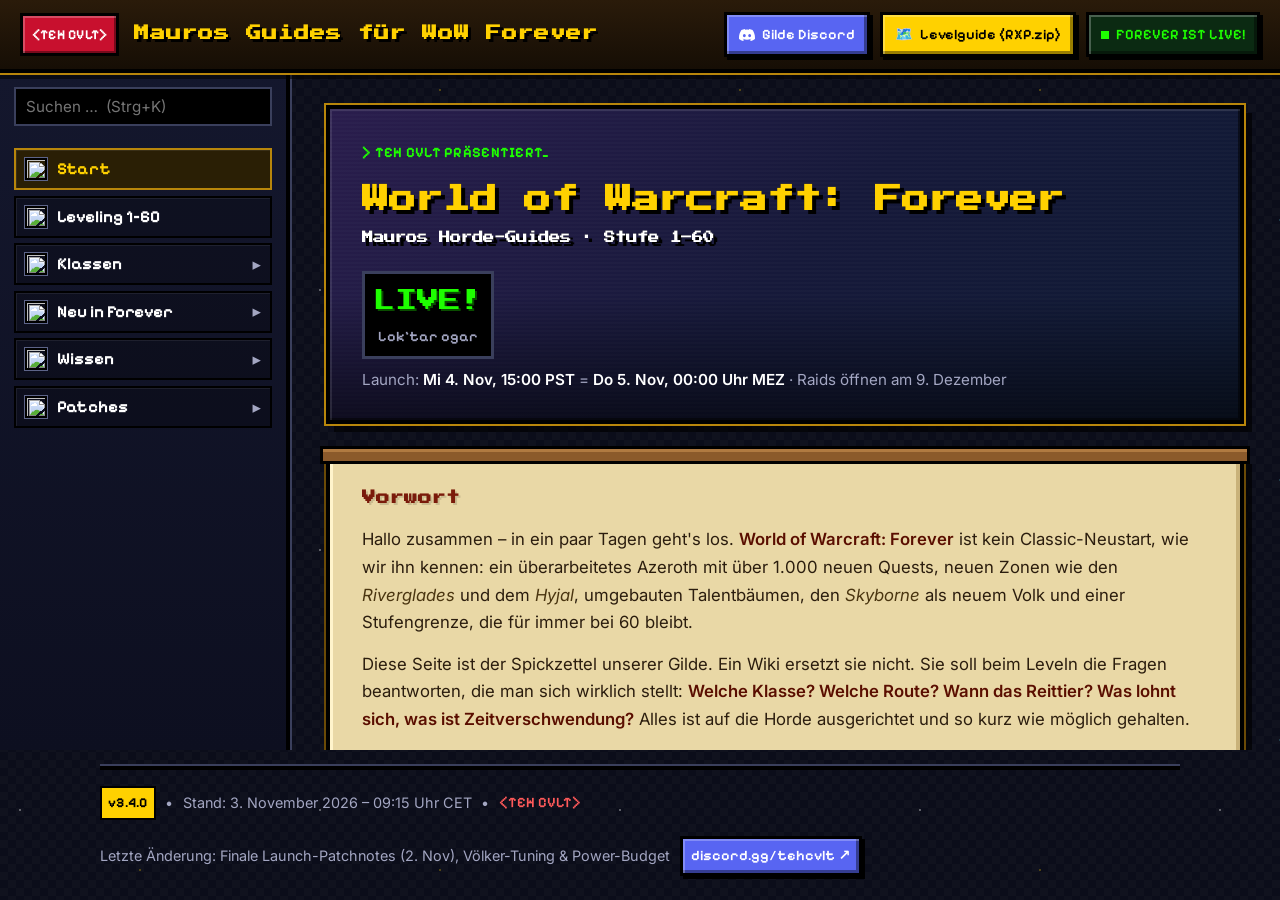
==== commit ffce39e9: "Add files via upload" ====
--- a/index.html
+++ b/index.html
@@ -8,7 +8,7 @@
   <link rel="preconnect" href="https://fonts.googleapis.com">
   <link rel="preconnect" href="https://fonts.gstatic.com" crossorigin>
   <link href="https://fonts.googleapis.com/css2?family=Press+Start+2P&family=Pixelify+Sans:wght@500;600;700&family=Inter:wght@400;500;600;700&family=VT323&display=swap" rel="stylesheet">
-  <link rel="stylesheet" href="style.css?v=18">
+  <link rel="stylesheet" href="style.css?v=20">
 </head>
 <body class="dark-theme">
 
@@ -131,7 +131,7 @@
           <h3>Vorwort</h3>
           <p>Hallo zusammen – in ein paar Tagen geht's los. <strong>World of Warcraft: Forever</strong> ist kein Classic-Neustart, wie wir ihn kennen: ein überarbeitetes Azeroth mit über 1.000 neuen Quests, neuen Zonen wie den <em>Riverglades</em> und dem <em>Hyjal</em>, umgebauten Talentbäumen, den <em>Skyborne</em> als neuem Volk und einer Stufengrenze, die für immer bei 60 bleibt.</p>
           <p>Diese Seite ist der Spickzettel unserer Gilde. Ein Wiki ersetzt sie nicht. Sie soll beim Leveln die Fragen beantworten, die man sich wirklich stellt: <strong>Welche Klasse? Welche Route? Wann das Reittier? Was lohnt sich, was ist Zeitverschwendung?</strong> Alles ist auf die Horde ausgerichtet und so kurz wie möglich gehalten.</p>
-          <p>Ganz ehrlich vorweg: Alles hier ist auf dem <strong>Stand vom 1. November 2026</strong>, also <em>vor</em> dem Launch. Grundlage sind die Beta (offen bis Stufe 30), Blizzards Entwicklernotizen bis 27. Oktober und die Daten aus dem Launch-Build vom 30. Oktober. Für Stufe 30–60 gab es noch keine öffentlichen Tests. Dort stützen sich die Tipps auf Classic-Erfahrung und gelten deshalb nur unter Vorbehalt. Die Tier-Lists sind Momentaufnahmen und werden sich in der ersten Woche verschieben.</p>
+          <p>Ganz ehrlich vorweg: Alles hier ist auf dem <strong>Stand vom 3. November 2026</strong>, also <em>vor</em> dem Launch. Grundlage sind die Beta (offen bis Stufe 30), Blizzards Entwicklernotizen bis 27. Oktober und die Daten aus dem Launch-Build vom 30. Oktober. Für Stufe 30–60 gab es noch keine öffentlichen Tests. Dort stützen sich die Tipps auf Classic-Erfahrung und gelten deshalb nur unter Vorbehalt. Die Tier-Lists sind Momentaufnahmen und werden sich in der ersten Woche verschieben.</p>
           <p>Wenn ihr im Spiel etwas anderes erlebt, eine Quest anders läuft oder ein Wert nicht stimmt: <strong>Sagt Bescheid im Discord.</strong> Ich pflege das laufend nach.</p>
           <p>Wir sehen uns im Wegekreuz. Lok'tar ogar!</p>
           <p class="signature">— Mauro &lt;TEH CVLT&gt;</p>
@@ -167,7 +167,7 @@
       <section id="tab-classes" class="tab-pane">
         <div class="pane-header">
           <h2><img src="https://wow.zamimg.com/images/wow/icons/medium/achievement_general.jpg" class="wow-icon large" alt=""> Alle Klassen</h2>
-          <p class="pane-subtitle">Sortiert nach Leveling-Tier (Stand 1. Nov 2026). Klick auf eine Klasse öffnet ihren Guide. Begründungen stehen im <a href="#" class="accent-link" data-goto="tab-ranking">Ranking</a>.</p>
+          <p class="pane-subtitle">Sortiert nach Leveling-Tier (Stand 3. Nov 2026). Klick auf eine Klasse öffnet ihren Guide. Begründungen stehen im <a href="#" class="accent-link" data-goto="tab-ranking">Ranking</a>.</p>
         </div>
         <div class="class-grid">
           <button class="class-card" data-goto="tab-hunter">
@@ -267,7 +267,7 @@
       <section id="tab-ranking" class="tab-pane">
         <div class="pane-header">
           <h2><img src="https://wow.zamimg.com/images/wow/icons/medium/inv_misc_trophy_argent.jpg" class="wow-icon large" alt=""> Klassen-Ranking</h2>
-          <p class="pane-subtitle">Stand 1. November 2026. Konsens aus den öffentlichen Beta-Tier-Lists (ConquestCapped, Gamer-Guides, wowforevertierlist, wowforever.co), gewichtet mit den Entwicklernotizen bis 27. Okt und den Launch-Build-Daten vom 30. Okt.</p>
+          <p class="pane-subtitle">Stand 3. November 2026. Konsens aus den öffentlichen Beta-Tier-Lists (ConquestCapped, Gamer-Guides, wowforevertierlist, wowforever.co), gewichtet mit den Entwicklernotizen bis 27. Okt und den Launch-Build-Daten vom 30. Okt.</p>
         </div>
 
         <div class="notice gold">
@@ -380,7 +380,7 @@
       <section id="tab-news" class="tab-pane">
         <div class="pane-header">
           <h2><img src="https://wow.zamimg.com/images/wow/icons/medium/inv_scroll_03.jpg" class="wow-icon large" alt=""> Was ist neu & Patch-Stand</h2>
-          <p class="pane-subtitle">Die wichtigsten Systeme von Forever und alle Änderungen, die fürs Leveln zählen. Stand 1. November 2026.</p>
+          <p class="pane-subtitle">Die wichtigsten Systeme von Forever und alle Änderungen, die fürs Leveln zählen. Stand 3. November 2026.</p>
         </div>
 
         <div class="guide-chapter">
@@ -441,6 +441,28 @@
         </div>
 
         <div class="guide-chapter">
+        <div class="guide-chapter">
+          <h3>Finaler Pre-Launch Patch (Offiziell, 2. Nov 2026)</h3>
+          <div class="notice blue">
+            <h3>⚔️ Finale Launch-Patchnotes von Blizzard bestätigt</h3>
+            <p>Die letzten offiziellen Entwicklernotizen vor den Serverstarts am 4./5. November. Blizzard erhöht den Gesamtschaden aller Klassen spürbar und passt die Gesundheit höherstufiger Mobs an ("Combat Headroom").</p>
+          </div>
+          <div class="card-grid">
+            <div class="card"><h4>Klassen-Power & Kampf</h4><ul>
+              <li><span class="tag-up">▲</span> <strong>Klassen-Schaden pauschal angehoben:</strong> Das starre Classic-Machtbudget wurde gelockert – Kernfähigkeiten machen spürbar mehr Schaden; höherstufige Mobs haben skaliertes Leben.</li>
+              <li><strong>Zauberstab & Schusswaffen:</strong> 0,5 s Stillstehen vor dem Schuss bleibt fix. <em>Werfen</em> nutzt jetzt saubere 0,5 s Vorbereitungszeit statt Waffengeschwindigkeit.</li>
+              <li><strong>Wurzel-Diminishing Returns:</strong> Alle Proc-Wurzeln (Frostbiss, Einfangen, Verb. Zurechtstutzen, Gegenangriff, Verb. Kniesehne) teilen sich jetzt korrekt DR.</li>
+              <li><strong>PvP-Tuning:</strong> Betäubungs-Dauer auf 2,5 s gesenkt (vorher 3 s). Deserteur-Debuff auf 40 s verkürzt.</li>
+            </ul></div>
+            <div class="card"><h4>Völker & Basiswerte</h4><ul>
+              <li><span class="tag-up">▲</span> <strong>Tauren:</strong> <em>Durchhaltevermögen</em> gewährt nun +2 % kritischen Schaden und Heilung. Basis-Stärke korrigiert (+5 über Menschen-Krieger).</li>
+              <li><span class="tag-up">▲</span> <strong>Zwerge:</strong> <em>Erdfuror</em> gewährt +2 % kritischen Schaden und Heilung (Streitkolben-Spezialisierung ersetzt).</li>
+              <li><span class="tag-up">▲</span> <strong>Skyborne:</strong> <em>Windgesegnet</em> erhöht das Tempo um 3 % (vorher 2 %). Basiswerte final skaliert.</li>
+              <li><strong>Orcs & Untote:</strong> <em>Befehlsgewalt</em> (+5 % Pet-Damage) & <em>Berührung des Grabes</em> (15 s CD) im Launch-Build fixiert.</li>
+            </ul></div>
+          </div>
+        </div>
+
           <h3>Launch-Build (ausgelesen am 30. Okt)</h3>
           <div class="notice blue">
             <h3>ℹ Noch nicht offiziell</h3>
@@ -532,7 +554,7 @@
 
         <div class="subtab-panel active" data-subtab="overview">
 
-        <p class="card-desc">Stand 1. Nov 2026, Beta- und Launch-Build-Daten. Was noch nicht bestätigt ist, steht ausdrücklich dabei.</p>
+        <p class="card-desc">Stand 3. Nov 2026, Beta- und Launch-Build-Daten. Was noch nicht bestätigt ist, steht ausdrücklich dabei.</p>
         <div class="fact-grid">
           <div class="fact-tile"><span class="fact-label">Neue Quests</span><span class="fact-value">1.000+</span><span class="fact-sub">über Stufe 1–60 verteilt</span></div>
           <div class="fact-tile"><span class="fact-label">Neue Zonen</span><span class="fact-value">4 + Dalaran</span><span class="fact-sub">Zephras, Riverglades, Shen'dralas, Hyjal</span></div>
@@ -649,8 +671,6 @@
           </div>
 
           <div class="timeline-block highlight-block">
-            <div class="level-indicator">Stufe 5</div>
-            <div class="timeline-body">
               <h4>Zauberstab & Camping freischalten</h4>
               <ul>
                 <li><strong>Zauberstab für Caster:</strong> Per Verzauberkunst (Skill 10) den <strong>Geringen Magiezauberstab</strong> herstellen oder im AH/Gildenchat holen. Wichtig in Forever: Stäbe skalieren <strong>nicht mehr mit Zaubermacht</strong> und feuern erst nach <strong>0,5 s Stillstehen</strong>. Sie sind gut für Mana-Pausen, aber kein Ersatz für Zauber mehr.</li>
@@ -1562,7 +1582,7 @@
         </div>
 
         <div class="class-note">
-          <h4>Patch-Stand 1. Nov 2026: Was für diese Klasse neu ist</h4>
+          <h4>Patch-Stand 3. Nov 2026: Was für diese Klasse neu ist</h4>
           <ul>
             <li><span class="tag-down">▼</span> Zauberstäbe skalieren <strong>nicht mehr mit Zaubermacht</strong> und feuern erst nach 0,5 s Stillstehen. Die „Nur Wand“-Taktik ist schwächer als in Classic.</li>
             <li><span class="tag-info">●</span> <strong>Sühne (Penance)</strong> erst ab Stufe 30, <strong>Schattengestalt</strong> ab 40. Bis dahin sind die Kills langsam, danach zieht der Priester deutlich an.</li>
@@ -1825,6 +1845,49 @@
           <div class="card"><p><strong>Keine Waffenquest.</strong> Dafür gibt es rund <strong>80 neue Priester-Quests</strong> von Stufe 4 bis 20. Furchtschutz und Verschlingende Seuche bekommt jetzt <strong>jeder Priester mit 20</strong>, unabhängig vom Volk. Göttlicher Willen ist ab 30 Grundfähigkeit, Schattenwort: Tod kommt mit 32.</p></div>
         </div>
 
+        <div class="guide-chapter">
+          <h3>Specs: Dein Level-Weg 1–60</h3>
+          <div class="level-path"><div class="path-row"><span class="path-lvl">1–10</span><span class="path-spec">ohne Talente</span><span class="path-note">Zauberstab und Schattenwort: Schmerz</span></div><div class="path-row"><span class="path-lvl">10–29</span><span class="path-spec">Disziplin</span><span class="path-note">Schild und Heilung halten dich am Leben. Ziel: <strong>Sühne</strong> mit 20 Punkten (Stufe 29)</span></div><div class="path-row"><span class="path-lvl">30–39</span><span class="path-spec">Disziplin</span><span class="path-note">Mit Sühne als Schadenszauber weiter, Göttlicher Willen ist ab 30 Grundfähigkeit</span></div><div class="path-row"><span class="path-lvl">ab 40</span><span class="path-spec">Umskillen: Schatten</span><span class="path-note">31 Punkte in Schatten für <strong>Schattengestalt</strong>, danach levelt der Priester deutlich schneller. Disziplin als Dual-Spec behalten</span></div><div class="path-row"><span class="path-lvl">60</span><span class="path-spec">Disziplin (S) oder Heilig</span><span class="path-note">Schatten ist B-Tier im Raid</span></div></div>
+          <p class="card-desc" style="margin-top:.6rem">Umskillen kostet beim Lehrer Gold, wird mit der Zeit aber wieder günstiger. Ab 40 schaltest du für 10 G die zweite Spec frei und wechselst danach kostenlos.</p>
+        </div>
+
+        <div class="guide-chapter">
+          <h3>Specs: alle drei Spezialisierungen</h3>
+          <p class="card-desc">Tiers aus dem <a href="#" class="accent-link" data-goto="tab-ranking">Ranking</a> (Stand 3. Nov 2026, Endgame ist eine Prognose). Mit Dual-Spec ab Stufe 40 kannst du zwei davon frei wechseln.</p>
+          <div class="spec-grid">
+            <div class="spec-card">
+              <div class="spec-head"><img src="https://wow.zamimg.com/images/wow/icons/medium/spell_holy_wordfortitude.jpg" alt=""><div><b>Disziplin</b><small>Heiler</small></div></div>
+              <div class="spec-tiers"><span>Leveling <span class="spec-tier t-b">B</span></span><span>Endgame <span class="spec-tier t-s">S</span></span></div>
+              <p>Schilde, Sühne und Absorption. Heilt und macht nebenbei Schaden.</p>
+              <h5>Neu / wichtig in Forever</h5>
+              <ul><li><strong>Sühne</strong> (20 Pkt.): 3 Treffer oder Heilungen, auch offensiv</li><li><strong>Göttliche Aegis</strong> (25 Pkt.): Crit-Heilungen hinterlassen einen Schild</li><li>Mentale Stärke jetzt in Reihe 2</li></ul>
+              <h5>Werte</h5>
+              <div class="stat-prio-bar"><span class="stat-chip">Intelligenz</span><span class="stat-arrow">&gt;</span><span class="stat-chip">Heilung</span><span class="stat-arrow">&gt;</span><span class="stat-chip">Willenskraft</span><span class="stat-arrow">&gt;</span><span class="stat-chip">Crit</span></div>
+              <p class="spec-pick"><strong>Nimm das, wenn</strong> du in jede Gruppe willst und gern PvP spielst.</p>
+            </div>
+            <div class="spec-card">
+              <div class="spec-head"><img src="https://wow.zamimg.com/images/wow/icons/medium/spell_holy_guardianspirit.jpg" alt=""><div><b>Heilig</b><small>Heiler</small></div></div>
+              <div class="spec-tiers"><span>Leveling <span class="spec-tier t-c">C</span></span><span>Endgame <span class="spec-tier t-b">B</span></span></div>
+              <p>Klassischer Raid-Heiler mit großen Gruppenheilungen.</p>
+              <h5>Neu / wichtig in Forever</h5>
+              <ul><li><strong>Gebet der Besserung</strong> (30 Pkt.): springt bis zu 5-mal</li><li>Geist der Erlösung hält 15 s, Heilungen darin kostenlos</li><li>Göttlicher Willen ist Grundfähigkeit (30)</li></ul>
+              <h5>Werte</h5>
+              <div class="stat-prio-bar"><span class="stat-chip">Heilung</span><span class="stat-arrow">&gt;</span><span class="stat-chip">Intelligenz</span><span class="stat-arrow">&gt;</span><span class="stat-chip">Mana/5 s</span><span class="stat-arrow">&gt;</span><span class="stat-chip">Willenskraft</span></div>
+              <p class="spec-pick"><strong>Nimm das, wenn</strong> du im Raid die Gruppe am Leben halten willst.</p>
+            </div>
+            <div class="spec-card">
+              <div class="spec-head"><img src="https://wow.zamimg.com/images/wow/icons/medium/spell_shadow_shadowwordpain.jpg" alt=""><div><b>Schatten</b><small>Schaden</small></div></div>
+              <div class="spec-tiers"><span>Leveling <span class="spec-tier t-b">B</span></span><span>Endgame <span class="spec-tier t-b">B</span></span></div>
+              <p>DoTs und Gedankenschinden. Ab Schattengestalt (40) eine der sichersten Level-Specs.</p>
+              <h5>Neu / wichtig in Forever</h5>
+              <ul><li>Schattengestalt: halbe Schatten-Manakosten, −15 % physischer Schaden, Schattenschaden heilt die Gruppe</li><li>Vampirumarmung 30 s, Verschlingende Seuche 24 s, springt auf 2 Ziele</li><li>Schattenwort: Tod +30 % Crit unter 20 %</li></ul>
+              <h5>Werte</h5>
+              <div class="stat-prio-bar"><span class="stat-chip">Schatten-Zaubermacht</span><span class="stat-arrow">&gt;</span><span class="stat-chip">Treffer</span><span class="stat-arrow">&gt;</span><span class="stat-chip">Intelligenz</span><span class="stat-arrow">&gt;</span><span class="stat-chip">Willenskraft</span></div>
+              <p class="spec-pick"><strong>Nimm das, wenn</strong> du ab 40 solo levelst oder Schaden im Raid willst.</p>
+            </div>
+          </div>
+        </div>
+
       </section>
 
             <!-- ================= 6. HUNTER ================= -->
@@ -1843,7 +1906,7 @@
         </div>
 
         <div class="class-note">
-          <h4>Patch-Stand 1. Nov 2026: Was für diese Klasse neu ist</h4>
+          <h4>Patch-Stand 3. Nov 2026: Was für diese Klasse neu ist</h4>
           <ul>
             <li><span class="tag-up">▲</span> Begleiter skalieren jetzt mit deiner Ausrüstung und profitieren von Waffenkunde. Das Pet bleibt der Grund für S-Tier.</li>
             <li><span class="tag-down">▼</span> Launch-Build (30. Okt, ausgelesen): Aspekt des Falken 15/22/30/38/47 AP (vorher bis 90), Volltreffer-Aura +15 AP statt +30.</li>
@@ -2145,6 +2208,49 @@
           <p>Wichtiger sind die neuen Systeme: <strong>Begleiter skalieren mit deiner Ausrüstung</strong>, und Gezielter Schuss ist für alle Specs eine Grundfähigkeit.</p></div>
         </div>
 
+        <div class="guide-chapter">
+          <h3>Specs: Dein Level-Weg 1–60</h3>
+          <div class="level-path"><div class="path-row"><span class="path-lvl">1–10</span><span class="path-spec">ohne Talente</span><span class="path-note">Fernkampf, ab 10 Begleiter zähmen (Klassenquest)</span></div><div class="path-row"><span class="path-lvl">10–60</span><span class="path-spec">Tierherrschaft</span><span class="path-note">Durchgehend. Das Tier tankt und skaliert mit deiner Ausrüstung: die schnellste Spec bis 60</span></div><div class="path-row"><span class="path-lvl">ab 40</span><span class="path-spec">Dual-Spec: Treffsicherheit</span><span class="path-note">Für Dungeons und Raids. Alternativ <strong>Überleben</strong> (Nahkampf) fürs PvP</span></div><div class="path-row"><span class="path-lvl">60</span><span class="path-spec">Treffsicherheit oder Tierherrschaft</span><span class="path-note">Raid: beide A-Tier. Tierherrschaft bleibt die bequemste Spec für Open World</span></div></div>
+          <p class="card-desc" style="margin-top:.6rem">Umskillen kostet beim Lehrer Gold, wird mit der Zeit aber wieder günstiger. Ab 40 schaltest du für 10 G die zweite Spec frei und wechselst danach kostenlos.</p>
+        </div>
+
+        <div class="guide-chapter">
+          <h3>Specs: alle drei Spezialisierungen</h3>
+          <p class="card-desc">Tiers aus dem <a href="#" class="accent-link" data-goto="tab-ranking">Ranking</a> (Stand 3. Nov 2026, Endgame ist eine Prognose). Mit Dual-Spec ab Stufe 40 kannst du zwei davon frei wechseln.</p>
+          <div class="spec-grid">
+            <div class="spec-card">
+              <div class="spec-head"><img src="https://wow.zamimg.com/images/wow/icons/medium/ability_hunter_beasttaming.jpg" alt=""><div><b>Tierherrschaft</b><small>Schaden</small></div></div>
+              <div class="spec-tiers"><span>Leveling <span class="spec-tier t-s">S</span></span><span>Endgame <span class="spec-tier t-a">A</span></span></div>
+              <p>Das Begleittier tankt und macht viel Schaden, du schießt aus sicherer Entfernung.</p>
+              <h5>Neu / wichtig in Forever</h5>
+              <ul><li>Begleiter skalieren mit deiner Ausrüstung</li><li><em>Summon Hawk</em> (15 Pkt.) und <em>Deadly Aspects</em> (Aspekte als Tempo-Procs)</li><li>Orc-Befehlsgewalt: +5 % Begleiterschaden</li></ul>
+              <h5>Werte</h5>
+              <div class="stat-prio-bar"><span class="stat-chip">Beweglichkeit</span><span class="stat-arrow">&gt;</span><span class="stat-chip">Treffer</span><span class="stat-arrow">&gt;</span><span class="stat-chip">Crit</span><span class="stat-arrow">&gt;</span><span class="stat-chip">Angriffskraft</span></div>
+              <p class="spec-pick"><strong>Nimm das, wenn</strong> du so schnell und sicher wie möglich auf 60 willst.</p>
+            </div>
+            <div class="spec-card">
+              <div class="spec-head"><img src="https://wow.zamimg.com/images/wow/icons/medium/ability_marksmanship.jpg" alt=""><div><b>Treffsicherheit</b><small>Schaden</small></div></div>
+              <div class="spec-tiers"><span>Leveling <span class="spec-tier t-b">B</span></span><span>Endgame <span class="spec-tier t-a">A</span></span></div>
+              <p>Klassischer Fernkämpfer mit Gezieltem Schuss, auf Wunsch ganz ohne Tier.</p>
+              <h5>Neu / wichtig in Forever</h5>
+              <ul><li><em>Lone Wolf</em> (10 Pkt.): +20 % Schaden ohne Begleiter</li><li><em>Sniper Shot</em> (30 Pkt.): 4 s Zauber, 35 m</li><li>Launch-Build: Aspekt des Falken und Volltreffer-Aura abgeschwächt</li></ul>
+              <h5>Werte</h5>
+              <div class="stat-prio-bar"><span class="stat-chip">Beweglichkeit</span><span class="stat-arrow">&gt;</span><span class="stat-chip">Treffer</span><span class="stat-arrow">&gt;</span><span class="stat-chip">Crit</span><span class="stat-arrow">&gt;</span><span class="stat-chip">Angriffskraft</span></div>
+              <p class="spec-pick"><strong>Nimm das, wenn</strong> du Raid-Fernkampf ohne Tier-Management spielen willst.</p>
+            </div>
+            <div class="spec-card">
+              <div class="spec-head"><img src="https://wow.zamimg.com/images/wow/icons/medium/ability_hunter_swiftstrike.jpg" alt=""><div><b>Überleben</b><small>Schaden (Nahkampf)</small></div></div>
+              <div class="spec-tiers"><span>Leveling <span class="spec-tier t-b">B</span></span><span>Endgame <span class="spec-tier t-a">A</span></span></div>
+              <p><strong>Neu: Nahkampf-Spec</strong> mit Kick, Blutungen und Zweihand- oder Doppelwaffen.</p>
+              <h5>Neu / wichtig in Forever</h5>
+              <ul><li>Kick mit 8 s Abklingzeit, Blutung auf Mungobiss</li><li>+50 % Schaden mit der Schildhand, <em>Lacerating Strikes</em> (30 Pkt.)</li><li>Parieren und Ausweichen, stark gegen Schurken und Krieger</li></ul>
+              <h5>Werte</h5>
+              <div class="stat-prio-bar"><span class="stat-chip">Beweglichkeit</span><span class="stat-arrow">&gt;</span><span class="stat-chip">Angriffskraft</span><span class="stat-arrow">&gt;</span><span class="stat-chip">Treffer</span><span class="stat-arrow">&gt;</span><span class="stat-chip">Ausdauer</span></div>
+              <p class="spec-pick"><strong>Nimm das, wenn</strong> du etwas völlig Neues willst, vor allem fürs PvP.</p>
+            </div>
+          </div>
+        </div>
+
       </section>
 
             <!-- ================= 7. MAGE ================= -->
@@ -2163,7 +2269,7 @@
         </div>
 
         <div class="class-note">
-          <h4>Patch-Stand 1. Nov 2026: Was für diese Klasse neu ist</h4>
+          <h4>Patch-Stand 3. Nov 2026: Was für diese Klasse neu ist</h4>
           <ul>
             <li><span class="tag-info">●</span> Neu für die Horde: <strong>Orc-Magier</strong>. Magier gibt es damit als Orc, Troll und Untot.</li>
             <li><span class="tag-down">▼</span> Launch-Build: <strong>Eislanze 8 s Abklingzeit</strong>, Frostblast nicht mehr erlernbar, Kritische Masse auf 6 % gesenkt.</li>
@@ -2444,6 +2550,49 @@
           <div class="table-card"><table class="simple-table"><thead><tr><th>Belohnung (Gegenstandsstufe 40)</th><th>Werte</th></tr></thead><tbody><tr><td>Eiszorn-Zauberstab (Frost) · Netherkraft-Zauberstab (Arkan) · Wutfeuer-Zauberstab (Feuer)</td><td>+3 Int., bis +9 Schaden der jeweiligen Schule, ca. 37 DPS</td></tr></tbody></table></div>
         </div>
 
+        <div class="guide-chapter">
+          <h3>Specs: Dein Level-Weg 1–60</h3>
+          <div class="level-path"><div class="path-row"><span class="path-lvl">1–10</span><span class="path-spec">ohne Talente</span><span class="path-note">Frostblitz, Frostnova Rang 1</span></div><div class="path-row"><span class="path-lvl">10–60</span><span class="path-spec">Frost</span><span class="path-note">Die sicherste Magier-Spec: verlangsamen, einfrieren, Gruppen mit Blizzard</span></div><div class="path-row"><span class="path-lvl">21</span><span class="path-spec">Geheimtipp</span><span class="path-note">Kaltflammensäbel (Baron Silberlein, Burg Schattenfang)</span></div><div class="path-row"><span class="path-lvl">ab 40</span><span class="path-spec">Dual-Spec: Arkan</span><span class="path-note">Für Dungeons, und um Arkan vor dem Raid zu lernen</span></div><div class="path-row"><span class="path-lvl">60</span><span class="path-spec">Arkan</span><span class="path-note">S-Tier im Raid. Frost für Open World und PvP behalten</span></div></div>
+          <p class="card-desc" style="margin-top:.6rem">Umskillen kostet beim Lehrer Gold, wird mit der Zeit aber wieder günstiger. Ab 40 schaltest du für 10 G die zweite Spec frei und wechselst danach kostenlos.</p>
+        </div>
+
+        <div class="guide-chapter">
+          <h3>Specs: alle drei Spezialisierungen</h3>
+          <p class="card-desc">Tiers aus dem <a href="#" class="accent-link" data-goto="tab-ranking">Ranking</a> (Stand 3. Nov 2026, Endgame ist eine Prognose). Mit Dual-Spec ab Stufe 40 kannst du zwei davon frei wechseln.</p>
+          <div class="spec-grid">
+            <div class="spec-card">
+              <div class="spec-head"><img src="https://wow.zamimg.com/images/wow/icons/medium/spell_holy_magicalsentry.jpg" alt=""><div><b>Arkan</b><small>Schaden</small></div></div>
+              <div class="spec-tiers"><span>Leveling <span class="spec-tier t-b">B</span></span><span>Endgame <span class="spec-tier t-s">S</span></span></div>
+              <p>Burst mit Arkanschlag-Stapeln, Arkane Explosion gegen Gruppen.</p>
+              <h5>Neu / wichtig in Forever</h5>
+              <ul><li><strong>Arkanschlag</strong>: 1,5 s, jeder Zauber gibt 15 % Int als Zaubermacht, bis 4 Stapel</li><li>Neues 16-Punkte-Talent <em>Arcane Wrath</em></li><li>Launch-Build: Arkan-Baum umgebaut (Arcane Focus entfernt)</li></ul>
+              <h5>Werte</h5>
+              <div class="stat-prio-bar"><span class="stat-chip">Intelligenz</span><span class="stat-arrow">&gt;</span><span class="stat-chip">Zaubermacht</span><span class="stat-arrow">&gt;</span><span class="stat-chip">Treffer</span><span class="stat-arrow">&gt;</span><span class="stat-chip">Crit</span></div>
+              <p class="spec-pick"><strong>Nimm das, wenn</strong> du auf 60 Top-Schaden willst. Einzige Spec, die alle Listen oben sehen.</p>
+            </div>
+            <div class="spec-card">
+              <div class="spec-head"><img src="https://wow.zamimg.com/images/wow/icons/medium/spell_fire_firebolt02.jpg" alt=""><div><b>Feuer</b><small>Schaden</small></div></div>
+              <div class="spec-tiers"><span>Leveling <span class="spec-tier t-b">B</span></span><span>Endgame <span class="spec-tier t-a">A</span></span></div>
+              <p>Crit-basiert: Feuerball, Versengen und Pyroschlag-Procs.</p>
+              <h5>Neu / wichtig in Forever</h5>
+              <ul><li><em>Heating Up</em> (15 Pkt.): Pyroschlag bis 75 % schneller</li><li>Verbrennung hält bis zu 4 Feuer-Crits</li><li>Launch-Build: Kritische Masse 6 %, Einäscherung 10 %</li></ul>
+              <h5>Werte</h5>
+              <div class="stat-prio-bar"><span class="stat-chip">Zaubermacht</span><span class="stat-arrow">&gt;</span><span class="stat-chip">Crit</span><span class="stat-arrow">&gt;</span><span class="stat-chip">Treffer</span><span class="stat-arrow">&gt;</span><span class="stat-chip">Intelligenz</span></div>
+              <p class="spec-pick"><strong>Nimm das, wenn</strong> du Crit-Spitzen magst und später im Raid spielen willst.</p>
+            </div>
+            <div class="spec-card">
+              <div class="spec-head"><img src="https://wow.zamimg.com/images/wow/icons/medium/spell_frost_frostbolt02.jpg" alt=""><div><b>Frost</b><small>Schaden</small></div></div>
+              <div class="spec-tiers"><span>Leveling <span class="spec-tier t-a">A</span></span><span>Endgame <span class="spec-tier t-b">B</span></span></div>
+              <p>Verlangsamen, Einfrieren, Zertrümmern. Die sicherste Magier-Level-Spec.</p>
+              <h5>Neu / wichtig in Forever</h5>
+              <ul><li><em>Fingers of Frost</em> (20 Pkt.): Ziele gelten als eingefroren</li><li>Eislanze 200 % gegen Eingefrorene, <strong>8 s Abklingzeit</strong> (Launch-Build)</li><li>Frostblast nicht mehr erlernbar, Kältekegel verlangsamt die ersten 4 Ziele stärker</li></ul>
+              <h5>Werte</h5>
+              <div class="stat-prio-bar"><span class="stat-chip">Zaubermacht</span><span class="stat-arrow">&gt;</span><span class="stat-chip">Treffer</span><span class="stat-arrow">&gt;</span><span class="stat-chip">Intelligenz</span><span class="stat-arrow">&gt;</span><span class="stat-chip">Ausdauer</span></div>
+              <p class="spec-pick"><strong>Nimm das, wenn</strong> du levelst. Auf 60 per Dual-Spec zu Arkan wechseln.</p>
+            </div>
+          </div>
+        </div>
+
       </section>
 
       <!-- ================= 8. WARLOCK ================= -->
@@ -2462,7 +2611,7 @@
         </div>
 
         <div class="class-note">
-          <h4>Patch-Stand 1. Nov 2026: Was für diese Klasse neu ist</h4>
+          <h4>Patch-Stand 3. Nov 2026: Was für diese Klasse neu ist</h4>
           <ul>
             <li><span class="tag-info">●</span> Neu für die Horde: <strong>Troll-Hexer</strong> (Berserker jetzt 15 s).</li>
             <li><span class="tag-up">▲</span> DoTs können jetzt <strong>kritisch treffen</strong>. Schattenbeherrschung 2–10 % (vorher 1–5 %).</li>
@@ -2729,6 +2878,49 @@
           <div class="table-card"><table class="simple-table"><thead><tr><th>Belohnung</th><th>Werte</th></tr></thead><tbody><tr><td><strong>Stab von Soran'ruk</strong> (Zweihand)</td><td>+14 Ausd., bis +34 Feuer- und +34 Schattenschaden</td></tr><tr><td><strong>Kugel von Soran'ruk</strong> (Schildhand)</td><td>Feuer-/Schattenbonus und Selbstheilung (Werte nicht veröffentlicht)</td></tr></tbody></table></div>
         </div>
 
+        <div class="guide-chapter">
+          <h3>Specs: Dein Level-Weg 1–60</h3>
+          <div class="level-path"><div class="path-row"><span class="path-lvl">1–10</span><span class="path-spec">ohne Talente</span><span class="path-note">Wichtel, ab 10 Leerwandler (Klassenquest)</span></div><div class="path-row"><span class="path-lvl">10–60</span><span class="path-spec">Gebrechen</span><span class="path-note">DoTs mit Crits, Entzug, Leerwandler tankt. Alternative für maximale Sicherheit: Dämonologie</span></div><div class="path-row"><span class="path-lvl">20</span><span class="path-spec">Klassenquest</span><span class="path-note">Kugel von Soran'ruk: Stab mit +34 Feuer/Schatten</span></div><div class="path-row"><span class="path-lvl">ab 40</span><span class="path-spec">Dual-Spec: Zerstörung</span><span class="path-note">Für Burst im PvP. Im Raid bleibt Gebrechen vorn</span></div><div class="path-row"><span class="path-lvl">60</span><span class="path-spec">Gebrechen</span><span class="path-note">S-Tier im Raid und im PvP</span></div></div>
+          <p class="card-desc" style="margin-top:.6rem">Umskillen kostet beim Lehrer Gold, wird mit der Zeit aber wieder günstiger. Ab 40 schaltest du für 10 G die zweite Spec frei und wechselst danach kostenlos.</p>
+        </div>
+
+        <div class="guide-chapter">
+          <h3>Specs: alle drei Spezialisierungen</h3>
+          <p class="card-desc">Tiers aus dem <a href="#" class="accent-link" data-goto="tab-ranking">Ranking</a> (Stand 3. Nov 2026, Endgame ist eine Prognose). Mit Dual-Spec ab Stufe 40 kannst du zwei davon frei wechseln.</p>
+          <div class="spec-grid">
+            <div class="spec-card">
+              <div class="spec-head"><img src="https://wow.zamimg.com/images/wow/icons/medium/spell_shadow_deathcoil.jpg" alt=""><div><b>Gebrechen</b><small>Schaden</small></div></div>
+              <div class="spec-tiers"><span>Leveling <span class="spec-tier t-a">A</span></span><span>Endgame <span class="spec-tier t-s">S</span></span></div>
+              <p>DoTs auf alles, Entzug, Leerwandler tankt. Kaum Pausen.</p>
+              <h5>Neu / wichtig in Forever</h5>
+              <ul><li>DoTs können kritisch treffen, Schattenbeherrschung 2–10 %</li><li><em>Wrack</em> (30 Pkt.), <em>Suppression</em> (+5 % Treffer, −20 % Bedrohung)</li><li>Bann der Pein mit eigenem Limit neben Flüchen, <em>Grim Reach</em> +20 % Reichweite</li></ul>
+              <h5>Werte</h5>
+              <div class="stat-prio-bar"><span class="stat-chip">Schatten-Zaubermacht</span><span class="stat-arrow">&gt;</span><span class="stat-chip">Treffer</span><span class="stat-arrow">&gt;</span><span class="stat-chip">Ausdauer</span><span class="stat-arrow">&gt;</span><span class="stat-chip">Intelligenz</span></div>
+              <p class="spec-pick"><strong>Nimm das, wenn</strong> du levelst, raidest oder PvP spielst: in allem oben dabei.</p>
+            </div>
+            <div class="spec-card">
+              <div class="spec-head"><img src="https://wow.zamimg.com/images/wow/icons/medium/spell_shadow_metamorphosis.jpg" alt=""><div><b>Dämonologie</b><small>Schaden</small></div></div>
+              <div class="spec-tiers"><span>Leveling <span class="spec-tier t-a">A</span></span><span>Endgame <span class="spec-tier t-c">C</span></span></div>
+              <p>Starke Dämonen, viel Ausdauer, Seelenverbindung.</p>
+              <h5>Neu / wichtig in Forever</h5>
+              <ul><li><em>Demonic Pact</em> (30 Pkt.): zweiter Dämon gleichzeitig</li><li>Dämonische Opferung schon bei 10 Punkten, 2 Std., Buff je nach Dämon</li><li><em>Decimation</em>: Seelenfeuer unter 35 % schneller und ohne Splitter</li></ul>
+              <h5>Werte</h5>
+              <div class="stat-prio-bar"><span class="stat-chip">Ausdauer</span><span class="stat-arrow">&gt;</span><span class="stat-chip">Zaubermacht</span><span class="stat-arrow">&gt;</span><span class="stat-chip">Intelligenz</span><span class="stat-arrow">&gt;</span><span class="stat-chip">Willenskraft</span></div>
+              <p class="spec-pick"><strong>Nimm das, wenn</strong> du sehr sicher solo levelst. Endgame-Bewertung schwankt stark (D bis A).</p>
+            </div>
+            <div class="spec-card">
+              <div class="spec-head"><img src="https://wow.zamimg.com/images/wow/icons/medium/spell_shadow_rainoffire.jpg" alt=""><div><b>Zerstörung</b><small>Schaden</small></div></div>
+              <div class="spec-tiers"><span>Leveling <span class="spec-tier t-b">B</span></span><span>Endgame <span class="spec-tier t-b">B</span></span></div>
+              <p>Schattenblitz, Feuerbrand und Verbrennen, hoher Burst.</p>
+              <h5>Neu / wichtig in Forever</h5>
+              <ul><li><strong>Verbrennen</strong> als 30-Punkte-Talent</li><li><em>Bann der Verwüstung</em>: 15 % deines Schadens springt auf ein Ziel</li><li><em>Shadow and Flame</em> (25 Pkt.): +10 % Schatten- und Feuerschaden</li></ul>
+              <h5>Werte</h5>
+              <div class="stat-prio-bar"><span class="stat-chip">Zaubermacht</span><span class="stat-arrow">&gt;</span><span class="stat-chip">Crit</span><span class="stat-arrow">&gt;</span><span class="stat-chip">Treffer</span><span class="stat-arrow">&gt;</span><span class="stat-chip">Intelligenz</span></div>
+              <p class="spec-pick"><strong>Nimm das, wenn</strong> du großen Burst willst, z. B. im PvP.</p>
+            </div>
+          </div>
+        </div>
+
       </section>
             <!-- ================= 9. ROGUE ================= -->
       <section id="tab-rogue" class="tab-pane">
@@ -2746,7 +2938,7 @@
         </div>
 
         <div class="class-note">
-          <h4>Patch-Stand 1. Nov 2026: Was für diese Klasse neu ist</h4>
+          <h4>Patch-Stand 3. Nov 2026: Was für diese Klasse neu ist</h4>
           <ul>
             <li><span class="tag-up">▲</span> Energie regeneriert jetzt <strong>durchgehend</strong> statt in Ticks. Spürbar flüssiger.</li>
             <li><span class="tag-up">▲</span> Schurken dürfen <strong>Äxte</strong> tragen.</li>
@@ -3020,6 +3212,49 @@
           <div class="table-card"><table class="simple-table"><thead><tr><th>Belohnung</th><th>Werte</th></tr></thead><tbody><tr><td><strong>Rubinbesetzte Klinge</strong> (Einhandschwert, Gegenstandsstufe 36)</td><td>Tempo 2,30, 23,9 DPS, +3 Bew., +8 Ausd.</td></tr></tbody></table></div>
         </div>
 
+        <div class="guide-chapter">
+          <h3>Specs: Dein Level-Weg 1–60</h3>
+          <div class="level-path"><div class="path-row"><span class="path-lvl">1–10</span><span class="path-spec">ohne Talente</span><span class="path-note">Finsterer Stoß, Ausweiden</span></div><div class="path-row"><span class="path-lvl">10–60</span><span class="path-spec">Kampf</span><span class="path-note">Schwerter oder Äxte, Klingenwirbel. Die angenehmste Level-Spec</span></div><div class="path-row"><span class="path-lvl">~30</span><span class="path-spec">Klassenquest</span><span class="path-note">Das Auge von Bhossca: Rubinbesetzte Klinge (solo)</span></div><div class="path-row"><span class="path-lvl">ab 40</span><span class="path-spec">Dual-Spec: Meucheln oder Täuschung</span><span class="path-note">Meucheln für Raid-Schaden, Täuschung fürs PvP</span></div><div class="path-row"><span class="path-lvl">60</span><span class="path-spec">Meucheln</span><span class="path-note">A-Tier im Raid, S im PvP</span></div></div>
+          <p class="card-desc" style="margin-top:.6rem">Umskillen kostet beim Lehrer Gold, wird mit der Zeit aber wieder günstiger. Ab 40 schaltest du für 10 G die zweite Spec frei und wechselst danach kostenlos.</p>
+        </div>
+
+        <div class="guide-chapter">
+          <h3>Specs: alle drei Spezialisierungen</h3>
+          <p class="card-desc">Tiers aus dem <a href="#" class="accent-link" data-goto="tab-ranking">Ranking</a> (Stand 3. Nov 2026, Endgame ist eine Prognose). Mit Dual-Spec ab Stufe 40 kannst du zwei davon frei wechseln.</p>
+          <div class="spec-grid">
+            <div class="spec-card">
+              <div class="spec-head"><img src="https://wow.zamimg.com/images/wow/icons/medium/ability_rogue_eviscerate.jpg" alt=""><div><b>Meucheln</b><small>Schaden</small></div></div>
+              <div class="spec-tiers"><span>Leveling <span class="spec-tier t-b">B</span></span><span>Endgame <span class="spec-tier t-a">A</span></span></div>
+              <p>Zwei Dolche, Gifte und Burst, stark gegen gerüstete Ziele.</p>
+              <h5>Neu / wichtig in Forever</h5>
+              <ul><li><strong>Verstümmeln</strong> (20 Pkt.): Doppelwaffen-Aufbau, 2 Combopunkte</li><li><strong>Venom</strong> (30 Pkt.): +30 % Giftschaden</li><li>Ziele unter Nierenhieb nehmen 10 % mehr Schaden</li></ul>
+              <h5>Werte</h5>
+              <div class="stat-prio-bar"><span class="stat-chip">Beweglichkeit</span><span class="stat-arrow">&gt;</span><span class="stat-chip">Treffer</span><span class="stat-arrow">&gt;</span><span class="stat-chip">Crit</span><span class="stat-arrow">&gt;</span><span class="stat-chip">Angriffskraft</span></div>
+              <p class="spec-pick"><strong>Nimm das, wenn</strong> du Raid-Schaden und PvP-Burst willst.</p>
+            </div>
+            <div class="spec-card">
+              <div class="spec-head"><img src="https://wow.zamimg.com/images/wow/icons/medium/ability_backstab.jpg" alt=""><div><b>Kampf</b><small>Schaden</small></div></div>
+              <div class="spec-tiers"><span>Leveling <span class="spec-tier t-b">B</span></span><span>Endgame <span class="spec-tier t-b">B</span></span></div>
+              <p>Konstanter Schaden mit Finsterem Stoß, Klingenwirbel und Adrenalinrausch.</p>
+              <h5>Neu / wichtig in Forever</h5>
+              <ul><li>Vier Waffen-Talente durch ein anpassendes ersetzt</li><li>Energie regeneriert durchgehend</li><li>Äxte jetzt erlaubt</li></ul>
+              <h5>Werte</h5>
+              <div class="stat-prio-bar"><span class="stat-chip">Treffer</span><span class="stat-arrow">&gt;</span><span class="stat-chip">Beweglichkeit</span><span class="stat-arrow">&gt;</span><span class="stat-chip">Crit</span><span class="stat-arrow">&gt;</span><span class="stat-chip">Waffen-DPS</span></div>
+              <p class="spec-pick"><strong>Nimm das, wenn</strong> du solo levelst: die angenehmste Schurken-Spec bis 60.</p>
+            </div>
+            <div class="spec-card">
+              <div class="spec-head"><img src="https://wow.zamimg.com/images/wow/icons/medium/ability_stealth.jpg" alt=""><div><b>Täuschung</b><small>Schaden</small></div></div>
+              <div class="spec-tiers"><span>Leveling <span class="spec-tier t-c">C</span></span><span>Endgame <span class="spec-tier t-b">B</span></span></div>
+              <p>Verstohlenheit, Hinterhalte und Kontrolle. Die PvP-Spec.</p>
+              <h5>Neu / wichtig in Forever</h5>
+              <ul><li><em>Cutthroat</em> (25 Pkt.): 15 % Chance, dass Hinterhalt ohne Verstohlenheit geht</li><li>Kopfnuss und Blenden zum halben Preis</li><li>Blutsturz verstärkt nur noch deine eigene Blutung</li></ul>
+              <h5>Werte</h5>
+              <div class="stat-prio-bar"><span class="stat-chip">Beweglichkeit</span><span class="stat-arrow">&gt;</span><span class="stat-chip">Ausdauer</span><span class="stat-arrow">&gt;</span><span class="stat-chip">Crit</span><span class="stat-arrow">&gt;</span><span class="stat-chip">Treffer</span></div>
+              <p class="spec-pick"><strong>Nimm das, wenn</strong> du Open-World-PvP und Schlachtfelder liebst.</p>
+            </div>
+          </div>
+        </div>
+
       </section>
 
       <!-- ================= 10. WARRIOR ================= -->
@@ -3038,7 +3273,7 @@
         </div>
 
         <div class="class-note">
-          <h4>Patch-Stand 1. Nov 2026: Was für diese Klasse neu ist</h4>
+          <h4>Patch-Stand 3. Nov 2026: Was für diese Klasse neu ist</h4>
           <ul>
             <li><span class="tag-up">▲</span> Wut komplett überarbeitet (8. Okt): Wut aus erlittenem Schaden richtet sich nach dem Gegner, nicht nach dir, um 20–40 % pro Stufe neu balanciert. Crit-Wut erhöht.</li>
             <li><span class="tag-up">▲</span> Launch-Build: <strong>Siegesrausch</strong> und <strong>Rache</strong> skalieren jetzt mit Angriffskraft.</li>
@@ -3303,6 +3538,49 @@
           <div class="table-card"><table class="simple-table"><thead><tr><th>Belohnung (Gegenstandsstufe 40)</th><th>Werte</th></tr></thead><tbody><tr><td>Wirbelwindaxt · Wirbelwindschwert · Wirbelwindhammer</td><td>+16 Stärke, +15 Ausdauer</td></tr></tbody></table></div>
         </div>
 
+        <div class="guide-chapter">
+          <h3>Specs: Dein Level-Weg 1–60</h3>
+          <div class="level-path"><div class="path-row"><span class="path-lvl">1–10</span><span class="path-spec">ohne Talente</span><span class="path-note">Heldenhafter Stoß, Sturmangriff. Viel essen und verbinden</span></div><div class="path-row"><span class="path-lvl">10–60</span><span class="path-spec">Waffen</span><span class="path-note">Langsame Zweihänder sind alles. Mit 30 die Wirbelwindwaffe holen</span></div><div class="path-row"><span class="path-lvl">ab 40</span><span class="path-spec">Dual-Spec: Schutz</span><span class="path-note">Tanken in Dungeons. Krieger levelt in Gruppen viel schneller</span></div><div class="path-row"><span class="path-lvl">60</span><span class="path-spec">Furor oder Schutz</span><span class="path-note">Beide A-Tier. Furor für Raid-Schaden, Schutz zum Tanken</span></div></div>
+          <p class="card-desc" style="margin-top:.6rem">Umskillen kostet beim Lehrer Gold, wird mit der Zeit aber wieder günstiger. Ab 40 schaltest du für 10 G die zweite Spec frei und wechselst danach kostenlos.</p>
+        </div>
+
+        <div class="guide-chapter">
+          <h3>Specs: alle drei Spezialisierungen</h3>
+          <p class="card-desc">Tiers aus dem <a href="#" class="accent-link" data-goto="tab-ranking">Ranking</a> (Stand 3. Nov 2026, Endgame ist eine Prognose). Mit Dual-Spec ab Stufe 40 kannst du zwei davon frei wechseln.</p>
+          <div class="spec-grid">
+            <div class="spec-card">
+              <div class="spec-head"><img src="https://wow.zamimg.com/images/wow/icons/medium/ability_warrior_savageblow.jpg" alt=""><div><b>Waffen</b><small>Schaden</small></div></div>
+              <div class="spec-tiers"><span>Leveling <span class="spec-tier t-c">C</span></span><span>Endgame <span class="spec-tier t-b">B</span></span></div>
+              <p>Langsamer Zweihänder, große Einzeltreffer mit Tödlichem Stoß und Überwältigen.</p>
+              <h5>Neu / wichtig in Forever</h5>
+              <ul><li><em>Weaponmaster</em> statt vier Waffen-Talenten (Axt/Stangenwaffe Crit, Kolben/Stab Rüstung ignorieren, Schwert Extra-Angriff)</li><li><em>Spearing Strike</em>: +80 % gegen Riesen, Drachkin und Berittene</li><li>Siegesrausch skaliert mit Angriffskraft</li></ul>
+              <h5>Werte</h5>
+              <div class="stat-prio-bar"><span class="stat-chip">Stärke</span><span class="stat-arrow">&gt;</span><span class="stat-chip">Crit</span><span class="stat-arrow">&gt;</span><span class="stat-chip">Treffer</span><span class="stat-arrow">&gt;</span><span class="stat-chip">Ausdauer</span></div>
+              <p class="spec-pick"><strong>Nimm das, wenn</strong> du solo levelst: die beste Krieger-Spec bis 60, mit Wirbelwindwaffe ab 30.</p>
+            </div>
+            <div class="spec-card">
+              <div class="spec-head"><img src="https://wow.zamimg.com/images/wow/icons/medium/ability_warrior_innerrage.jpg" alt=""><div><b>Furor</b><small>Schaden</small></div></div>
+              <div class="spec-tiers"><span>Leveling <span class="spec-tier t-c">C</span></span><span>Endgame <span class="spec-tier t-a">A</span></span></div>
+              <p>Zwei Waffen oder Zweihand, viel Wut, Blutdurst und Wirbelwind am laufenden Band.</p>
+              <h5>Neu / wichtig in Forever</h5>
+              <ul><li>Wutanfall jetzt durch jeden Treffer (30 %), nicht nur Crits</li><li>Blutdurst gibt 10 % Lauftempo statt Heilung</li><li>Todeswunsch: +5 % erlittener Schaden statt weniger Rüstung</li></ul>
+              <h5>Werte</h5>
+              <div class="stat-prio-bar"><span class="stat-chip">Treffer</span><span class="stat-arrow">&gt;</span><span class="stat-chip">Stärke</span><span class="stat-arrow">&gt;</span><span class="stat-chip">Crit</span><span class="stat-arrow">&gt;</span><span class="stat-chip">Angriffskraft</span></div>
+              <p class="spec-pick"><strong>Nimm das, wenn</strong> du auf 60 raiden willst. Zum Leveln stark von der Ausrüstung abhängig.</p>
+            </div>
+            <div class="spec-card">
+              <div class="spec-head"><img src="https://wow.zamimg.com/images/wow/icons/medium/ability_warrior_defensivestance.jpg" alt=""><div><b>Schutz</b><small>Tank</small></div></div>
+              <div class="spec-tiers"><span>Leveling <span class="spec-tier t-c">C</span></span><span>Endgame <span class="spec-tier t-a">A</span></span></div>
+              <p>Schild, Bedrohung über Rache und Schildschlag, hält Gruppen zusammen.</p>
+              <h5>Neu / wichtig in Forever</h5>
+              <ul><li><em>Vanguard</em>: Sturmangriff in Verteidigungshaltung, Ausweichen/Parieren mit Schild gibt Wut</li><li>Rache skaliert jetzt mit Angriffskraft</li><li>Schlachtruf wirkt raidweit</li></ul>
+              <h5>Werte</h5>
+              <div class="stat-prio-bar"><span class="stat-chip">Ausdauer</span><span class="stat-arrow">&gt;</span><span class="stat-chip">Rüstung</span><span class="stat-arrow">&gt;</span><span class="stat-chip">Verteidigung</span><span class="stat-arrow">&gt;</span><span class="stat-chip">Ausweichen/Parieren</span></div>
+              <p class="spec-pick"><strong>Nimm das, wenn</strong> du tanken willst. Per Dual-Spec ab 40 neben Waffen.</p>
+            </div>
+          </div>
+        </div>
+
       </section>
             <!-- ================= 11. DRUID ================= -->
       <section id="tab-druid" class="tab-pane">
@@ -3320,7 +3598,7 @@
         </div>
 
         <div class="class-note">
-          <h4>Patch-Stand 1. Nov 2026: Was für diese Klasse neu ist</h4>
+          <h4>Patch-Stand 3. Nov 2026: Was für diese Klasse neu ist</h4>
           <ul>
             <li><span class="tag-down">▼</span> <strong>Tigerfuror entfernt</strong> (26. Okt). Neues Talent <em>Shifting Power</em>, nicht bei voller Energie nutzbar.</li>
             <li><span class="tag-up">▲</span> <strong>Zerfetzen</strong> schon ab Stufe 20 (vorher 22). Manatränke in Katzen- und Bärengestalt nutzbar.</li>
@@ -3576,6 +3854,49 @@
           <p class="card-desc" style="margin-top:.6rem">Skyborne-Druiden haben himmelblaue Gestalten.</p>
         </div>
 
+        <div class="guide-chapter">
+          <h3>Specs: Dein Level-Weg 1–60</h3>
+          <div class="level-path"><div class="path-row"><span class="path-lvl">1–10</span><span class="path-spec">ohne Talente</span><span class="path-note">Zorn und Heilen, mit 10 Bärengestalt (Questreihe)</span></div><div class="path-row"><span class="path-lvl">10–20</span><span class="path-spec">Wilder Kampf (Bär)</span><span class="path-note">Bär für sichere Kämpfe, Punkte in Wilder Kampf</span></div><div class="path-row"><span class="path-lvl">20–60</span><span class="path-spec">Wilder Kampf (Katze)</span><span class="path-note">Ab Katze und Zerfetzen viel schneller, mit 30 Reisegestalt</span></div><div class="path-row"><span class="path-lvl">ab 40</span><span class="path-spec">Dual-Spec: Wiederherstellung</span><span class="path-note">Heilen in Dungeons. Wildwuchs kommt mit 30 Punkten</span></div><div class="path-row"><span class="path-lvl">60</span><span class="path-spec">Wiederherstellung (S)</span><span class="path-note">Oder Wilder Kampf als Bär-Tank / Katzen-DPS</span></div></div>
+          <p class="card-desc" style="margin-top:.6rem">Umskillen kostet beim Lehrer Gold, wird mit der Zeit aber wieder günstiger. Ab 40 schaltest du für 10 G die zweite Spec frei und wechselst danach kostenlos.</p>
+        </div>
+
+        <div class="guide-chapter">
+          <h3>Specs: alle drei Spezialisierungen</h3>
+          <p class="card-desc">Tiers aus dem <a href="#" class="accent-link" data-goto="tab-ranking">Ranking</a> (Stand 3. Nov 2026, Endgame ist eine Prognose). Mit Dual-Spec ab Stufe 40 kannst du zwei davon frei wechseln.</p>
+          <div class="spec-grid">
+            <div class="spec-card">
+              <div class="spec-head"><img src="https://wow.zamimg.com/images/wow/icons/medium/spell_nature_starfall.jpg" alt=""><div><b>Gleichgewicht</b><small>Schaden</small></div></div>
+              <div class="spec-tiers"><span>Leveling <span class="spec-tier t-c">C</span></span><span>Endgame <span class="spec-tier t-b">B</span></span></div>
+              <p>Caster in Mondkingestalt mit Zorn und Sternenfeuer.</p>
+              <h5>Neu / wichtig in Forever</h5>
+              <ul><li><em>Eclipse</em> (20 Pkt.): Zorn beschleunigt die nächsten Sternenfeuer</li><li>Insektenschwarm wandert zu Gleichgewicht</li><li>Mondkin-Aura raidweit (nur Crit)</li></ul>
+              <h5>Werte</h5>
+              <div class="stat-prio-bar"><span class="stat-chip">Zaubermacht</span><span class="stat-arrow">&gt;</span><span class="stat-chip">Treffer</span><span class="stat-arrow">&gt;</span><span class="stat-chip">Crit</span><span class="stat-arrow">&gt;</span><span class="stat-chip">Intelligenz</span></div>
+              <p class="spec-pick"><strong>Nimm das, wenn</strong> du Fernkampf mit Heil-Option magst. Zum Leveln schwach.</p>
+            </div>
+            <div class="spec-card">
+              <div class="spec-head"><img src="https://wow.zamimg.com/images/wow/icons/medium/ability_racial_bearform.jpg" alt=""><div><b>Wilder Kampf</b><small>Schaden (Katze) · Tank (Bär)</small></div></div>
+              <div class="spec-tiers"><span>Leveling <span class="spec-tier t-b">B</span></span><span>Endgame <span class="spec-tier t-b">B</span></span></div>
+              <p>Katze für Schaden, Bär zum Tanken. Ab 20 sehr wenig Pausen.</p>
+              <h5>Neu / wichtig in Forever</h5>
+              <ul><li><strong>Tigerfuror entfernt</strong>, dafür <em>Shifting Power</em> (Mana zu Energie)</li><li><em>Mangle</em> (Bär) und <em>Berserk</em> (30 Pkt.)</li><li>Bärenbedrohung +50 %, Rudelführer raidweit, Zerfetzen ab 20</li></ul>
+              <h5>Werte</h5>
+              <div class="stat-prio-bar"><span class="stat-chip">Stärke</span><span class="stat-arrow">&gt;</span><span class="stat-chip">Beweglichkeit</span><span class="stat-arrow">&gt;</span><span class="stat-chip">Treffer</span><span class="stat-arrow">&gt;</span><span class="stat-chip">Ausdauer (Bär)</span></div>
+              <p class="spec-pick"><strong>Nimm das, wenn</strong> du leveln und flexibel zwischen Tank und Schaden wechseln willst.</p>
+            </div>
+            <div class="spec-card">
+              <div class="spec-head"><img src="https://wow.zamimg.com/images/wow/icons/medium/spell_nature_healingtouch.jpg" alt=""><div><b>Wiederherstellung</b><small>Heiler</small></div></div>
+              <div class="spec-tiers"><span>Leveling <span class="spec-tier t-c">C</span></span><span>Endgame <span class="spec-tier t-s">S</span></span></div>
+              <p>HoTs auf der ganzen Gruppe, sehr flüssig in Dungeons.</p>
+              <h5>Neu / wichtig in Forever</h5>
+              <ul><li><strong>Wildwuchs</strong> (30 Pkt.): HoT auf die ganze Gruppe</li><li>Kürzere globale Abklingzeit bei HoTs</li><li>Wiederbeleben außerhalb des Kampfes für alle Druiden</li></ul>
+              <h5>Werte</h5>
+              <div class="stat-prio-bar"><span class="stat-chip">Heilung</span><span class="stat-arrow">&gt;</span><span class="stat-chip">Intelligenz</span><span class="stat-arrow">&gt;</span><span class="stat-chip">Willenskraft</span><span class="stat-arrow">&gt;</span><span class="stat-chip">Mana/5 s</span></div>
+              <p class="spec-pick"><strong>Nimm das, wenn</strong> du heilen willst: S-Tier-Heiler auf 60.</p>
+            </div>
+          </div>
+        </div>
+
       </section>
 
       <!-- ================= 12. SHAMAN ================= -->
@@ -3594,7 +3915,7 @@
         </div>
 
         <div class="class-note">
-          <h4>Patch-Stand 1. Nov 2026: Was für diese Klasse neu ist</h4>
+          <h4>Patch-Stand 3. Nov 2026: Was für diese Klasse neu ist</h4>
           <ul>
             <li><span class="tag-up">▲</span> Kettenblitz kostet ~35 % weniger Mana. Wasserschild greift bei jedem kritischen Zauber.</li>
             <li><span class="tag-info">●</span> Elementar: <strong>Elementarbeherrschung</strong> zurück als 31-Punkte-Talent, Lavaeruption in Reihe 5 (21 Punkte).</li>
@@ -3853,6 +4174,49 @@
           <p class="card-desc" style="margin-top:.8rem">Wut des Sturms wurde in der Beta zweimal abgeschwächt (Tempo 3,60 → 3,30 → 3,20, Int. 16 → 12). Zusatzbelohnung Horde laut Beta-Daten: <em>Rune des Sturms</em> (lehrt Mahlstromwaffe), vermutlich veraltet, im Belohnungsfenster prüfen.</p>
         </div>
 
+        <div class="guide-chapter">
+          <h3>Specs: Dein Level-Weg 1–60</h3>
+          <div class="level-path"><div class="path-row"><span class="path-lvl">1–10</span><span class="path-spec">ohne Talente</span><span class="path-note">Blitzschlag und Nahkampf, Totem-Quests</span></div><div class="path-row"><span class="path-lvl">10–60</span><span class="path-spec">Verstärkung</span><span class="path-note">Zweihänder plus Windzorn. Vor 30 etwas zäh, ab Geisterwolf (20) und Windzorn sehr gut</span></div><div class="path-row"><span class="path-lvl">30–40</span><span class="path-spec">Klassenquest</span><span class="path-note">Die Waffen des Sturms: <strong>Wut des Sturms</strong> für Verstärkung</span></div><div class="path-row"><span class="path-lvl">ab 40</span><span class="path-spec">Dual-Spec: Wiederherstellung</span><span class="path-note">Heilen in Dungeons. Alternativ Elementar für Fernkampf-Schaden</span></div><div class="path-row"><span class="path-lvl">60</span><span class="path-spec">Wiederherstellung oder Elementar</span><span class="path-note">Beide A-Tier, Verstärkung B</span></div></div>
+          <p class="card-desc" style="margin-top:.6rem">Umskillen kostet beim Lehrer Gold, wird mit der Zeit aber wieder günstiger. Ab 40 schaltest du für 10 G die zweite Spec frei und wechselst danach kostenlos.</p>
+        </div>
+
+        <div class="guide-chapter">
+          <h3>Specs: alle drei Spezialisierungen</h3>
+          <p class="card-desc">Tiers aus dem <a href="#" class="accent-link" data-goto="tab-ranking">Ranking</a> (Stand 3. Nov 2026, Endgame ist eine Prognose). Mit Dual-Spec ab Stufe 40 kannst du zwei davon frei wechseln.</p>
+          <div class="spec-grid">
+            <div class="spec-card">
+              <div class="spec-head"><img src="https://wow.zamimg.com/images/wow/icons/medium/spell_nature_lightning.jpg" alt=""><div><b>Elementar</b><small>Schaden</small></div></div>
+              <div class="spec-tiers"><span>Leveling <span class="spec-tier t-c">C</span></span><span>Endgame <span class="spec-tier t-a">A</span></span></div>
+              <p>Caster mit Blitzschlag, Kettenblitz und Lavaeruption.</p>
+              <h5>Neu / wichtig in Forever</h5>
+              <ul><li><strong>Lavaeruption</strong> (21 Pkt.): +20 % mit Flammenschock</li><li>Elementarbeherrschung zurück als 31-Punkte-Talent</li><li>Kettenblitz kostet ~35 % weniger Mana</li></ul>
+              <h5>Werte</h5>
+              <div class="stat-prio-bar"><span class="stat-chip">Zaubermacht</span><span class="stat-arrow">&gt;</span><span class="stat-chip">Treffer</span><span class="stat-arrow">&gt;</span><span class="stat-chip">Crit</span><span class="stat-arrow">&gt;</span><span class="stat-chip">Intelligenz</span></div>
+              <p class="spec-pick"><strong>Nimm das, wenn</strong> du Fernkampf-Schaden mit Totem-Support willst. Waffe: Blitzgriff (Klassenquest).</p>
+            </div>
+            <div class="spec-card">
+              <div class="spec-head"><img src="https://wow.zamimg.com/images/wow/icons/medium/spell_nature_lightningshield.jpg" alt=""><div><b>Verstärkung</b><small>Schaden (Nahkampf) · Level-Tank</small></div></div>
+              <div class="spec-tiers"><span>Leveling <span class="spec-tier t-a">A</span></span><span>Endgame <span class="spec-tier t-b">B</span></span></div>
+              <p>Zweihand-Nahkampf mit Windzorn und Sturmschlag, kann Level-Dungeons tanken.</p>
+              <h5>Neu / wichtig in Forever</h5>
+              <ul><li><strong>Mahlstromwaffe</strong> (25 Pkt.): bis 5 Stapel durch Nahkampf</li><li>Intelligenz wird zu Angriffskraft, Parieren per Talent</li><li>Sturmschlag kostet 8 % Grundmana. Waffe: <strong>Wut des Sturms</strong> (+10 % Sturmschlag)</li></ul>
+              <h5>Werte</h5>
+              <div class="stat-prio-bar"><span class="stat-chip">Stärke</span><span class="stat-arrow">&gt;</span><span class="stat-chip">Angriffskraft</span><span class="stat-arrow">&gt;</span><span class="stat-chip">Crit</span><span class="stat-arrow">&gt;</span><span class="stat-chip">Treffer</span></div>
+              <p class="spec-pick"><strong>Nimm das, wenn</strong> du solo levelst: die beste Schamanen-Level-Spec.</p>
+            </div>
+            <div class="spec-card">
+              <div class="spec-head"><img src="https://wow.zamimg.com/images/wow/icons/medium/spell_nature_magicimmunity.jpg" alt=""><div><b>Wiederherstellung</b><small>Heiler</small></div></div>
+              <div class="spec-tiers"><span>Leveling <span class="spec-tier t-c">C</span></span><span>Endgame <span class="spec-tier t-a">A</span></span></div>
+              <p>Kettenheilung und Springflut, raidweite Totems.</p>
+              <h5>Neu / wichtig in Forever</h5>
+              <ul><li><strong>Springflut</strong> (30 Pkt.)</li><li>Gnade der Luft, Stärke der Erde, Windzorn und Flammenzunge raidweit</li><li>Manaflut-Totem mit extra Rang ab 38, Wasserschild bei jedem Zauber-Crit</li></ul>
+              <h5>Werte</h5>
+              <div class="stat-prio-bar"><span class="stat-chip">Heilung</span><span class="stat-arrow">&gt;</span><span class="stat-chip">Intelligenz</span><span class="stat-arrow">&gt;</span><span class="stat-chip">Mana/5 s</span><span class="stat-arrow">&gt;</span><span class="stat-chip">Crit</span></div>
+              <p class="spec-pick"><strong>Nimm das, wenn</strong> du im Raid oder auf Schlachtfeldern heilen willst. Waffe: Gezeitenbringerklaue.</p>
+            </div>
+          </div>
+        </div>
+
       </section>
       <!-- ================= PALADIN (UNTOT) ================= -->
       <section id="tab-paladin" class="tab-pane">
@@ -3869,7 +4233,7 @@
         </div>
 
         <div class="class-note">
-          <h4>Patch-Stand 1. Nov 2026: Was für diese Klasse neu ist</h4>
+          <h4>Patch-Stand 3. Nov 2026: Was für diese Klasse neu ist</h4>
           <ul>
             <li><span class="tag-info">●</span> Neue Volk-Klassen-Kombination: <strong>Untoter Paladin</strong>. Das ist die einzige Horde-Option.</li>
             <li><span class="tag-info">●</span> <strong>Siegel der Wut</strong> macht den Paladin zum vollwertigen Tank. Richturteil spottet aus 10 m und <strong>verbraucht das Siegel nicht mehr</strong>.</li>
@@ -3968,6 +4332,49 @@
           <div class="table-card"><table class="simple-table"><thead><tr><th>Waffe</th><th>Werte</th></tr></thead><tbody><tr><td><strong>Wolfsbann</strong> (Zweihandschwert, Gegenstandsstufe 31)</td><td>25,6 DPS, +9 Ausd., +10 Int. Treffer-Effekt <em>Blazewind Blast</em>: 39–59 Heiligsturm-Schaden, <strong>dreifach gegen Wölfe und Worgen</strong></td></tr></tbody></table></div>
         </div>
 
+        <div class="guide-chapter">
+          <h3>Specs: Dein Level-Weg 1–60</h3>
+          <div class="level-path"><div class="path-row"><span class="path-lvl">1–10</span><span class="path-spec">ohne Talente</span><span class="path-note">Heiliger Stoß ab 6, Zorn der Gerechtigkeit ab 10</span></div><div class="path-row"><span class="path-lvl">10–40</span><span class="path-spec">Vergeltung</span><span class="path-note">Zweihänder plus Selbstheilung, ab 20 Weihe. Mit 18–25 die Wolfsbann-Quest</span></div><div class="path-row"><span class="path-lvl">ab 40</span><span class="path-spec">Dual-Spec: Schutz</span><span class="path-note">Tanken in Dungeons, so findest du sofort Gruppen</span></div><div class="path-row"><span class="path-lvl">40–60</span><span class="path-spec">Vergeltung weiter</span><span class="path-note">Oder Schutz, wenn du viel in Gruppen levelst. Schutz zieht Gruppen von Gegnern gut</span></div><div class="path-row"><span class="path-lvl">60</span><span class="path-spec">Schutz (S) oder Heilig (A)</span><span class="path-note">Vergeltung ist auf 60 nur C-Tier</span></div></div>
+          <p class="card-desc" style="margin-top:.6rem">Umskillen kostet beim Lehrer Gold, wird mit der Zeit aber wieder günstiger. Ab 40 schaltest du für 10 G die zweite Spec frei und wechselst danach kostenlos.</p>
+        </div>
+
+        <div class="guide-chapter">
+          <h3>Specs: alle drei Spezialisierungen</h3>
+          <p class="card-desc">Tiers aus dem <a href="#" class="accent-link" data-goto="tab-ranking">Ranking</a> (Stand 3. Nov 2026, Endgame ist eine Prognose). Mit Dual-Spec ab Stufe 40 kannst du zwei davon frei wechseln.</p>
+          <div class="spec-grid">
+            <div class="spec-card">
+              <div class="spec-head"><img src="https://wow.zamimg.com/images/wow/icons/medium/spell_holy_holybolt.jpg" alt=""><div><b>Heilig</b><small>Heiler</small></div></div>
+              <div class="spec-tiers"><span>Leveling <span class="spec-tier t-b">B</span></span><span>Endgame <span class="spec-tier t-a">A</span></span></div>
+              <p>Starke Einzelzielheilung mit Lichtblitz und Heiligem Schock, sehr manaeffizient.</p>
+              <h5>Neu / wichtig in Forever</h5>
+              <ul><li>Heiliger Schock schon bei 20 Punkten, kürzere Abklingzeit</li><li><em>Light's Vigil</em> (30 Pkt.): doppelter Heiliger Schock</li><li>Göttliche Gunst schon bei 15 Punkten</li></ul>
+              <h5>Werte</h5>
+              <div class="stat-prio-bar"><span class="stat-chip">Intelligenz</span><span class="stat-arrow">&gt;</span><span class="stat-chip">Heilung</span><span class="stat-arrow">&gt;</span><span class="stat-chip">Mana/5 s</span><span class="stat-arrow">&gt;</span><span class="stat-chip">Crit</span></div>
+              <p class="spec-pick"><strong>Nimm das, wenn</strong> du heilen willst, in Dungeons und vor allem im PvP stark.</p>
+            </div>
+            <div class="spec-card">
+              <div class="spec-head"><img src="https://wow.zamimg.com/images/wow/icons/medium/spell_holy_devotionaura.jpg" alt=""><div><b>Schutz</b><small>Tank</small></div></div>
+              <div class="spec-tiers"><span>Leveling <span class="spec-tier t-b">B</span></span><span>Endgame <span class="spec-tier t-s">S</span></span></div>
+              <p>Zauberbasierter Tank mit Weihe und Siegel der Wut, sehr gut gegen Gruppen.</p>
+              <h5>Neu / wichtig in Forever</h5>
+              <ul><li>Neues <strong>Siegel der Wut</strong>: Richturteil spottet aus 10 m</li><li>Zorn der Gerechtigkeit ab Stufe 10, Bedrohung 90 %</li><li><em>Templar's Bulwark</em>, <em>Swift Judgement</em>, <em>Iron Creed</em></li></ul>
+              <h5>Werte</h5>
+              <div class="stat-prio-bar"><span class="stat-chip">Ausdauer</span><span class="stat-arrow">&gt;</span><span class="stat-chip">Verteidigung</span><span class="stat-arrow">&gt;</span><span class="stat-chip">Zaubermacht</span><span class="stat-arrow">&gt;</span><span class="stat-chip">Rüstung</span></div>
+              <p class="spec-pick"><strong>Nimm das, wenn</strong> du der gefragteste Tank auf 60 sein willst.</p>
+            </div>
+            <div class="spec-card">
+              <div class="spec-head"><img src="https://wow.zamimg.com/images/wow/icons/medium/spell_holy_auraoflight.jpg" alt=""><div><b>Vergeltung</b><small>Schaden</small></div></div>
+              <div class="spec-tiers"><span>Leveling <span class="spec-tier t-a">A</span></span><span>Endgame <span class="spec-tier t-c">C</span></span></div>
+              <p>Zweihänder, Siegel und Richturteil, dazu Selbstheilung. Sehr sicher beim Leveln.</p>
+              <h5>Neu / wichtig in Forever</h5>
+              <ul><li>Heiliger Stoß ab 6, Weihe ab 20 als Grundfähigkeit</li><li>Richturteil verbraucht das Siegel nicht mehr</li><li><em>Twist of Light</em> (30 Pkt.) speichert Siegel</li></ul>
+              <h5>Werte</h5>
+              <div class="stat-prio-bar"><span class="stat-chip">Waffen-DPS</span><span class="stat-arrow">&gt;</span><span class="stat-chip">Stärke</span><span class="stat-arrow">&gt;</span><span class="stat-chip">Crit</span><span class="stat-arrow">&gt;</span><span class="stat-chip">Intelligenz</span></div>
+              <p class="spec-pick"><strong>Nimm das, wenn</strong> du sicher leveln willst. Auf 60 eher Schutz oder Heilig spielen.</p>
+            </div>
+          </div>
+        </div>
+
       </section>
 
       <!-- ================= CHANGELOG & VERSION ================= -->
@@ -3978,7 +4385,31 @@
         </div>
 
         <div class="timeline-container">
+          <div class="timeline-block highlight-block">
+            <div class="level-indicator">v3.4.0<br><span>3. Nov 2026</span></div>
+            <div class="timeline-body">
+              <h4>Finale Launch-Patchnotes & Pre-Launch Tuning (Stand 3. Nov)</h4>
+              <ul>
+                <li><strong>Offizielle Launch-Patchnotes (2. Nov) integriert:</strong> Pauschale Erhöhung des Klassenschadens ("Combat Headroom"), skalierte Monster-Gesundheit und DR auf Proc-Wurzeln (Frostbiss, Einfangen etc.).</li>
+                <li><strong>Völker-Feinschliff im Launch-Build:</strong> Tauren <em>Durchhaltevermögen</em> & Zwerge <em>Erdfuror</em> (+2 % Crit-Schaden/Heilung), Skyborne (+3 % Haste) und korrigierte Basis-Attribute.</li>
+                <li><strong>Live-Status & Guides aktualisiert:</strong> Alle Datumsangaben, Patch-Stände und Verweise auf den Stand vom 3. November 2026 synchronisiert.</li>
+                <li><strong>Globaler Footer aktualisiert:</strong> Auf Version 3.4.0 mit aktuellem Zeitstempel und genauer Änderungsübersicht.</li>
+              </ul>
+            </div>
+          </div>
           <div class="timeline-block highlight-block">
+            <div class="level-indicator">v3.3.0<br><span>1. Nov 2026</span></div>
+            <div class="timeline-body">
+              <h4>Specs & Level-Weg für jede Klasse</h4>
+              <ul>
+                <li><strong>Neuer Reiter „Specs & Level-Weg“</strong> auf allen 9 Klassenseiten.</li>
+                <li><strong>Level-Weg 1–60:</strong> welche Spec in welchem Stufenbereich, wann umskillen, was mit Dual-Spec ab 40 und was auf 60.</li>
+                <li><strong>Alle 27 Specs</strong> mit Rolle, Leveling- und Endgame-Tier, Spielweise, Neuerungen in Forever, Werten und „Nimm das, wenn …“.</li>
+              </ul>
+            </div>
+          </div>
+
+          <div class="timeline-block">
             <div class="level-indicator">v3.2.0<br><span>1. Nov 2026</span></div>
             <div class="timeline-body">
               <h4>Neu in Forever: alles Neue im Spiel an einem Ort</h4>
@@ -4059,17 +4490,18 @@
       </section>
 
       <!-- Global Footer Bar: Version, Stand & Änderungen (Unten) -->
+            <!-- Global Footer Bar: Version, Stand & Änderungen (Unten) -->
       <footer class="app-global-footer">
         <div class="footer-content">
           <div class="footer-left">
-            <span class="footer-version-tag">v3.2.0</span>
+            <span class="footer-version-tag">v3.4.0</span>
             <span class="footer-dot">•</span>
-            <span class="footer-timestamp">Stand: 1. November 2026</span>
+            <span class="footer-timestamp">Stand: 3. November 2026 – 09:15 Uhr CET</span>
             <span class="footer-dot">•</span>
             <span class="footer-guild">&lt;TEH CVLT&gt;</span>
           </div>
           <div class="footer-right">
-            <span class="footer-changes">Letzte Änderung: Bereich „Neu in Forever“ & Klassenquests aller Klassen</span>
+            <span class="footer-changes">Letzte Änderung: Finale Launch-Patchnotes (2. Nov), Völker-Tuning & Power-Budget</span>
             <a href="https://discord.gg/tehcvlt" target="_blank" rel="noopener noreferrer" class="footer-discord-link">discord.gg/tehcvlt ↗</a>
           </div>
         </div>
@@ -4080,7 +4512,7 @@
   <!-- Mobile Backdrop -->
   <div class="sidebar-backdrop" id="sidebarBackdrop"></div>
 
-  <script src="script.js?v=18"></script>
+  <script src="script.js?v=20"></script>
 </body>
 </html>
 
--- a/style.css
+++ b/style.css
@@ -1042,6 +1042,56 @@
   .page-toc a:hover { color: #fff; border-left-color: var(--gold); }
 }
 
+/* =================== SPECS & LEVEL-WEG =================== */
+.level-path { display: flex; flex-direction: column; border: 2px solid #000; box-shadow: 0 0 0 1px var(--stone); }
+.path-row {
+  display: grid; grid-template-columns: 90px 230px 1fr; gap: 0.8rem; align-items: center;
+  padding: 0.6rem 0.85rem; background: var(--panel); border-top: 1px solid #ffffff10;
+}
+.path-row:first-child { border-top: 0; }
+.path-row:nth-child(even) { background: var(--panel-2); }
+.path-lvl {
+  font-family: var(--font-ui); font-weight: 700; color: #000; background: var(--parchment);
+  border: 2px solid #000; text-align: center; padding: 0.15rem 0.3rem; font-size: 0.9rem;
+}
+.path-spec { font-family: var(--font-ui); font-weight: 700; color: var(--gold); font-size: 1rem; }
+.path-note { font-size: 0.95rem; color: var(--text); }
+
+.spec-grid { display: grid; grid-template-columns: repeat(auto-fit, minmax(300px, 1fr)); gap: 1.1rem; }
+.spec-card {
+  display: flex; flex-direction: column; gap: 0.55rem;
+  padding: 1rem 1.1rem;
+  background: linear-gradient(180deg, var(--panel-2) 0%, var(--panel) 100%);
+  border: var(--px) solid #000;
+  box-shadow: inset 2px 2px 0 #ffffff12, 0 0 0 1px var(--stone), 5px 5px 0 #00000088;
+}
+.spec-head { display: flex; gap: 0.7rem; align-items: center; }
+.spec-head img { width: 40px; height: 40px; border: 2px solid #000; box-shadow: 0 0 0 1px var(--gold-dark); }
+.spec-head b { display: block; font-family: var(--font-ui); font-size: 1.2rem; color: #fff; }
+.spec-head small { color: var(--gold); font-weight: 600; font-size: 0.88rem; }
+.spec-tiers { display: flex; gap: 1rem; font-size: 0.9rem; color: var(--muted); }
+.spec-tier {
+  display: inline-grid; place-items: center; width: 1.6rem; height: 1.6rem; margin-left: 0.3rem;
+  font-family: var(--font-pixel); font-size: 0.7rem; color: #000; border: 2px solid #000;
+}
+.spec-tier.t-s { background: var(--q-legendary); }
+.spec-tier.t-a { background: var(--q-epic); }
+.spec-tier.t-b { background: var(--q-rare); }
+.spec-tier.t-c { background: var(--q-uncommon); }
+.spec-tier.t-d { background: var(--q-poor); }
+.spec-card h5 { font-family: var(--font-ui); font-size: 0.9rem; color: var(--cyan); margin-top: 0.2rem; }
+.spec-card ul { list-style: none; }
+.spec-card li { position: relative; padding-left: 1rem; margin-bottom: 0.3rem; font-size: 0.93rem; }
+.spec-card li::before { content: ''; position: absolute; left: 0; top: 0.6em; width: 5px; height: 5px; background: var(--gold-dark); }
+.spec-card .stat-prio-bar { margin: 0; gap: 0.3rem; }
+.spec-card .stat-chip { font-size: 0.8rem; padding: 0.15rem 0.45rem; }
+.spec-card .stat-arrow { font-size: 0.85rem; }
+.spec-pick { margin-top: auto; padding-top: 0.5rem; border-top: 1px dashed var(--stone); font-size: 0.92rem; }
+@media (max-width: 900px) {
+  .path-row { grid-template-columns: 1fr; gap: 0.3rem; }
+  .path-lvl { justify-self: start; }
+}
+
 /* =================== RUHIGERE OPTIK =================== */
 /* Gold-Rahmen nur noch für Wichtiges; normale Karten schlicht */
 .card.highlight-border {
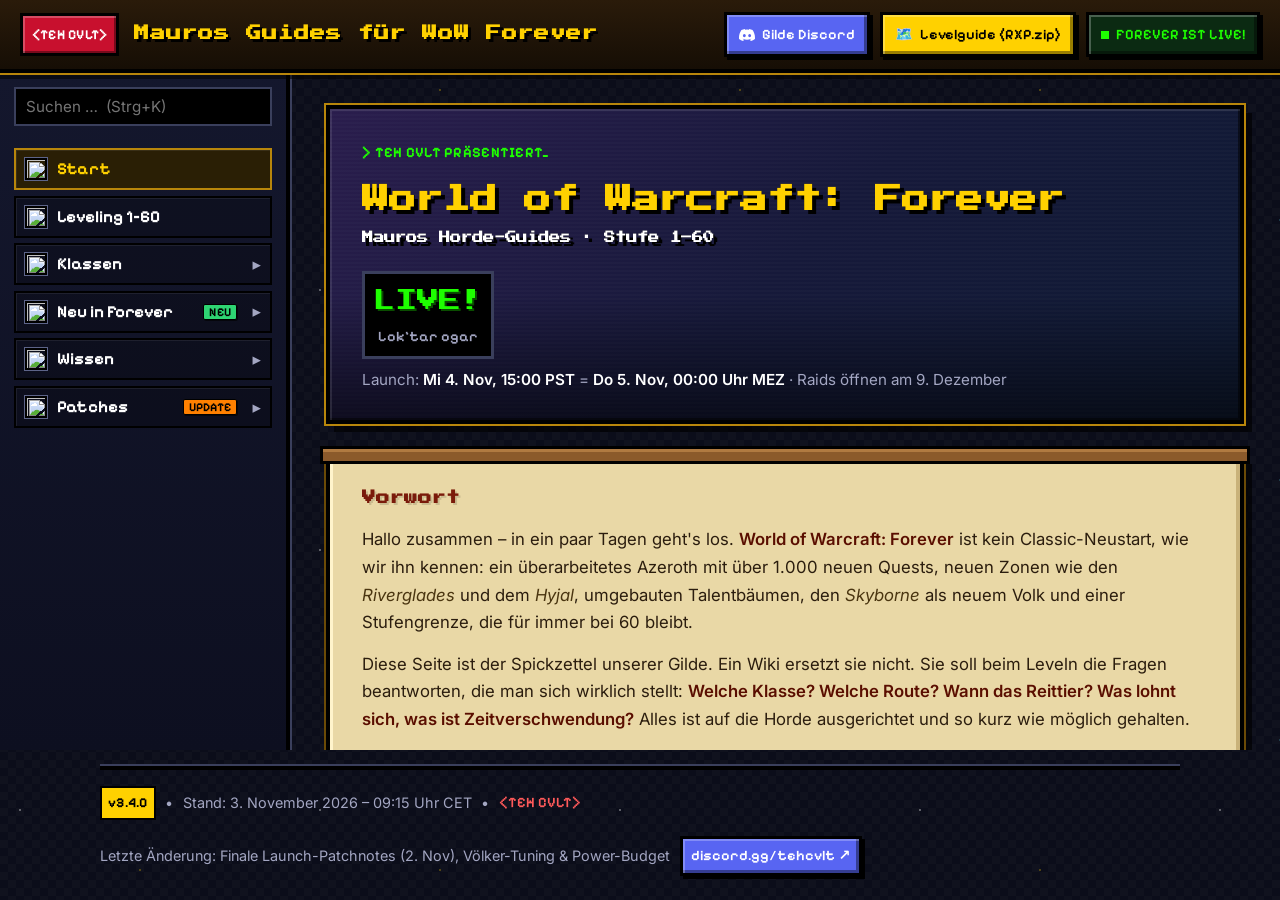
==== commit 38813155: "Add files via upload" ====
--- a/index.html
+++ b/index.html
@@ -1,4 +1,4 @@
-﻿<!DOCTYPE html>
+<!DOCTYPE html>
 <html lang="de">
 <head>
   <meta charset="UTF-8">
@@ -8,7 +8,7 @@
   <link rel="preconnect" href="https://fonts.googleapis.com">
   <link rel="preconnect" href="https://fonts.gstatic.com" crossorigin>
   <link href="https://fonts.googleapis.com/css2?family=Press+Start+2P&family=Pixelify+Sans:wght@500;600;700&family=Inter:wght@400;500;600;700&family=VT323&display=swap" rel="stylesheet">
-  <link rel="stylesheet" href="style.css?v=20">
+  <link rel="stylesheet" href="style.css?v=21">
 </head>
 <body class="dark-theme">
 
@@ -63,10 +63,10 @@
           <button class="nav-area-btn" data-area-target="tab-classes"><img src="https://wow.zamimg.com/images/wow/icons/medium/inv_misc_trophy_argent.jpg" class="wow-icon" alt=""> <span>Klassen</span><span class=nav-caret>▸</span></button>
           <div class="nav-sub">
             <button class="nav-tab" data-target="tab-classes"><img src="https://wow.zamimg.com/images/wow/icons/medium/achievement_general.jpg" class="wow-icon" alt=""> Alle Klassen</button>
-            <button class="nav-tab" data-target="tab-ranking"><img src="https://wow.zamimg.com/images/wow/icons/medium/inv_misc_trophy_argent.jpg" class="wow-icon" alt=""> Ranking</button>
+            <button class="nav-tab" data-target="tab-ranking"><img src="https://wow.zamimg.com/images/wow/icons/medium/inv_misc_trophy_argent.jpg" class="wow-icon" alt=""> Ranking <span class="nav-new badge-gold">TIERLIST</span></button>
             <button class="nav-tab" data-target="tab-hunter"><img src="https://wow.zamimg.com/images/wow/icons/medium/classicon_hunter.jpg" class="wow-icon" alt=""> Jäger</button>
             <button class="nav-tab" data-target="tab-warlock"><img src="https://wow.zamimg.com/images/wow/icons/medium/classicon_warlock.jpg" class="wow-icon" alt=""> Hexenmeister</button>
-            <button class="nav-tab" data-target="tab-paladin"><img src="https://wow.zamimg.com/images/wow/icons/medium/classicon_paladin.jpg" class="wow-icon" alt=""> Paladin</button>
+            <button class="nav-tab" data-target="tab-paladin"><img src="https://wow.zamimg.com/images/wow/icons/medium/classicon_paladin.jpg" class="wow-icon" alt=""> Paladin <span class="nav-new badge-green">NEU</span></button>
             <button class="nav-tab" data-target="tab-mage"><img src="https://wow.zamimg.com/images/wow/icons/medium/classicon_mage.jpg" class="wow-icon" alt=""> Magier</button>
             <button class="nav-tab" data-target="tab-shaman"><img src="https://wow.zamimg.com/images/wow/icons/medium/classicon_shaman.jpg" class="wow-icon" alt=""> Schamane</button>
             <button class="nav-tab" data-target="tab-druid"><img src="https://wow.zamimg.com/images/wow/icons/medium/classicon_druid.jpg" class="wow-icon" alt=""> Druide</button>
@@ -76,14 +76,14 @@
           </div>
         </div>
         <div class="nav-area" data-area="forever">
-          <button class="nav-area-btn" data-area-target="tab-forever"><img src="https://wow.zamimg.com/images/wow/icons/medium/spell_nature_cyclone.jpg" class="wow-icon" alt=""> <span>Neu in Forever</span><span class=nav-caret>▸</span></button>
+          <button class="nav-area-btn" data-area-target="tab-forever"><img src="https://wow.zamimg.com/images/wow/icons/medium/spell_nature_cyclone.jpg" class="wow-icon" alt=""> <span>Neu in Forever</span><span class="nav-new badge-green">NEU</span><span class=nav-caret>▸</span></button>
           <div class="nav-sub">
-            <button class="nav-tab" data-target="tab-forever:overview"><img src="https://wow.zamimg.com/images/wow/icons/medium/inv_misc_book_11.jpg" class="wow-icon" alt=""> Überblick</button>
+            <button class="nav-tab" data-target="tab-forever:overview"><img src="https://wow.zamimg.com/images/wow/icons/medium/inv_misc_book_11.jpg" class="wow-icon" alt=""> Überblick <span class="nav-new badge-green">NEU</span></button>
             <button class="nav-tab" data-target="tab-forever:zones"><img src="https://wow.zamimg.com/images/wow/icons/medium/inv_misc_map02.jpg" class="wow-icon" alt=""> Zonen & Reisen</button>
             <button class="nav-tab" data-target="tab-forever:dungeons"><img src="https://wow.zamimg.com/images/wow/icons/medium/inv_misc_head_dragon_black.jpg" class="wow-icon" alt=""> Dungeons & Raids</button>
-            <button class="nav-tab" data-target="tab-forever:races"><img src="https://wow.zamimg.com/images/wow/icons/medium/achievement_character_orc_male.jpg" class="wow-icon" alt=""> Völker</button>
+            <button class="nav-tab" data-target="tab-forever:races"><img src="https://wow.zamimg.com/images/wow/icons/medium/achievement_character_orc_male.jpg" class="wow-icon" alt=""> Völker <span class="nav-new badge-green">NEU</span></button>
             <button class="nav-tab" data-target="tab-forever:classes"><img src="https://wow.zamimg.com/images/wow/icons/medium/achievement_general.jpg" class="wow-icon" alt=""> Klassen</button>
-            <button class="nav-tab" data-target="tab-forever:quests"><img src="https://wow.zamimg.com/images/wow/icons/medium/inv_axe_09.jpg" class="wow-icon" alt=""> Klassenquests</button>
+            <button class="nav-tab" data-target="tab-forever:quests"><img src="https://wow.zamimg.com/images/wow/icons/medium/inv_axe_09.jpg" class="wow-icon" alt=""> Klassenquests <span class="nav-new badge-green">NEU</span></button>
             <button class="nav-tab" data-target="tab-forever:systems"><img src="https://wow.zamimg.com/images/wow/icons/medium/inv_misc_gear_01.jpg" class="wow-icon" alt=""> Systeme & Berufe</button>
             <button class="nav-tab" data-target="tab-forever:pvp"><img src="https://wow.zamimg.com/images/wow/icons/medium/inv_bannerpvp_01.jpg" class="wow-icon" alt=""> PvP</button>
           </div>
@@ -93,17 +93,17 @@
           <div class="nav-sub">
             <button class="nav-tab" data-target="tab-rules"><img src="https://wow.zamimg.com/images/wow/icons/medium/spell_lightning_lightningbolt01.jpg" class="wow-icon" alt=""> Grundlagen</button>
             <button class="nav-tab" data-target="tab-buffs"><img src="https://wow.zamimg.com/images/wow/icons/medium/inv_misc_food_15.jpg" class="wow-icon" alt=""> Camps & Buffs</button>
-            <button class="nav-tab" data-target="tab-sleepingbag"><img src="https://wow.zamimg.com/images/wow/icons/medium/inv_misc_bag_10.jpg" class="wow-icon" alt=""> Schlafsack (ab 14)</button>
+            <button class="nav-tab" data-target="tab-sleepingbag"><img src="https://wow.zamimg.com/images/wow/icons/medium/inv_misc_bag_10.jpg" class="wow-icon" alt=""> Schlafsack (ab 14) <span class="nav-new badge-green">RESTED</span></button>
             <button class="nav-tab" data-target="tab-gold"><img src="https://wow.zamimg.com/images/wow/icons/medium/inv_misc_coin_02.jpg" class="wow-icon" alt=""> Reit-Gold (100 G)</button>
             <button class="nav-tab" data-target="tab-addons"><img src="https://wow.zamimg.com/images/wow/icons/medium/inv_misc_enggizmos_17.jpg" class="wow-icon" alt=""> Addons & UI</button>
           </div>
         </div>
         <div class="nav-area" data-area="patches">
-          <button class="nav-area-btn" data-area-target="tab-patchnotes"><img src="https://wow.zamimg.com/images/wow/icons/medium/inv_misc_pocketwatch_01.jpg" class="wow-icon" alt=""> <span>Patches</span><span class=nav-caret>▸</span></button>
+          <button class="nav-area-btn" data-area-target="tab-patchnotes"><img src="https://wow.zamimg.com/images/wow/icons/medium/inv_misc_pocketwatch_01.jpg" class="wow-icon" alt=""> <span>Patches</span><span class="nav-new badge-orange badge-pulse">UPDATE</span><span class=nav-caret>▸</span></button>
           <div class="nav-sub">
-            <button class="nav-tab" data-target="tab-patchnotes"><img src="https://wow.zamimg.com/images/wow/icons/medium/inv_misc_pocketwatch_01.jpg" class="wow-icon" alt=""> Live-Patchnotes <span class="nav-new">LIVE</span></button>
-            <button class="nav-tab" data-target="tab-news"><img src="https://wow.zamimg.com/images/wow/icons/medium/inv_scroll_03.jpg" class="wow-icon" alt=""> Was ist neu</button>
-            <button class="nav-tab" data-target="tab-changelog"><img src="https://wow.zamimg.com/images/wow/icons/medium/inv_misc_note_01.jpg" class="wow-icon" alt=""> Seiten-Changelog</button>
+            <button class="nav-tab" data-target="tab-patchnotes"><img src="https://wow.zamimg.com/images/wow/icons/medium/inv_misc_pocketwatch_01.jpg" class="wow-icon" alt=""> Live-Patchnotes <span class="nav-new badge-red">LIVE</span></button>
+            <button class="nav-tab" data-target="tab-news"><img src="https://wow.zamimg.com/images/wow/icons/medium/inv_scroll_03.jpg" class="wow-icon" alt=""> Was ist neu <span class="nav-new badge-green">2. NOV</span></button>
+            <button class="nav-tab" data-target="tab-changelog"><img src="https://wow.zamimg.com/images/wow/icons/medium/inv_misc_note_01.jpg" class="wow-icon" alt=""> Seiten-Changelog <span class="nav-new badge-gold">v3.4</span></button>
           </div>
         </div>
         </nav>
@@ -4512,7 +4512,7 @@
   <!-- Mobile Backdrop -->
   <div class="sidebar-backdrop" id="sidebarBackdrop"></div>
 
-  <script src="script.js?v=20"></script>
+  <script src="script.js?v=21"></script>
 </body>
 </html>
 
--- a/style.css
+++ b/style.css
@@ -53,7 +53,7 @@
 
 * { margin: 0; padding: 0; box-sizing: border-box; }
 
-html { overflow-x: hidden; width: 100%; }
+html, body { overflow-x: hidden; width: 100%; max-width: 100%; }
 
 ::selection { background: var(--gold); color: #000; }
 
@@ -223,7 +223,7 @@
 .rxp-download-pill { font-size: 0.62rem; padding: 0.35rem 0.6rem; }
 
 /* =================== LAYOUT =================== */
-.layout-wrapper { flex: 1; display: flex; min-height: 0; }
+.layout-wrapper { flex: 1; display: flex; min-height: 0; overflow: hidden; }
 
 .sidebar {
   width: 290px;
@@ -281,14 +281,41 @@
   border-bottom: 5px solid transparent;
   margin-right: -2px;
 }
-.nav-tab .nav-new {
+.nav-tab .nav-new,
+.nav-area-btn .nav-new {
   margin-left: auto;
-  font-family: var(--font-pixel);
-  font-size: 0.45rem;
+  font-family: var(--font-ui);
+  font-weight: 700;
+  font-size: 0.65rem;
+  line-height: 1;
   color: #000;
   background: var(--q-uncommon);
-  padding: 3px 4px;
-  border: 2px solid #000;
+  padding: 2px 5px;
+  border: 1px solid #000;
+  box-shadow: 1px 1px 0 rgba(0, 0, 0, 0.6);
+  border-radius: 2px;
+  letter-spacing: 0.02em;
+  white-space: nowrap;
+  flex-shrink: 0;
+  display: inline-flex;
+  align-items: center;
+}
+.nav-area-btn .nav-new {
+  margin-right: 0.35rem;
+}
+.nav-area-btn .nav-new + .nav-caret {
+  margin-left: 0;
+}
+.nav-new.badge-green { background: #2ed573; color: #000; }
+.nav-new.badge-gold { background: var(--gold); color: #000; }
+.nav-new.badge-orange { background: var(--q-legendary); color: #000; }
+.nav-new.badge-red { background: #ff4757; color: #fff; text-shadow: 1px 1px 0 #000; }
+.nav-new.badge-blue { background: #1e90ff; color: #fff; text-shadow: 1px 1px 0 #000; }
+.nav-new.badge-pulse { animation: badgeGlow 2.2s infinite ease-in-out; }
+
+@keyframes badgeGlow {
+  0%, 100% { box-shadow: 1px 1px 0 rgba(0, 0, 0, 0.6); }
+  50% { box-shadow: 0 0 6px var(--gold), 1px 1px 0 #000; }
 }
 
 .wow-icon {
@@ -1108,7 +1135,7 @@
 /* Kleine Labels und Zwischenüberschriften: lesbare Pixel-Schrift statt Press Start 2P */
 .nav-heading, .guide-chapter > h3, .group-title, .card h3, .notice h3, .alert-box h3,
 .level-indicator, .route-badge, .news-date, .tier-board-head h4, .pn-group,
-.footer-version-tag, .discord-guild-tag, .hero-kicker, .nav-tab .nav-new, .point-tag,
+.footer-version-tag, .discord-guild-tag, .hero-kicker, .nav-tab .nav-new, .nav-area-btn .nav-new, .point-tag,
 .pn-badge, .tier-chip .trend, .legend-row span b, .fact-tile .fact-value,
 .scroll-panel .signature, .stat-arrow, .guild-badge {
   font-family: var(--font-ui);
@@ -1124,7 +1151,7 @@
 .pn-group { font-size: 0.95rem; }
 .footer-version-tag, .discord-guild-tag, .guild-badge { font-size: 0.85rem; }
 .hero-kicker { font-size: 0.9rem; }
-.nav-tab .nav-new, .point-tag, .pn-badge { font-size: 0.75rem; padding: 1px 5px; }
+.nav-tab .nav-new, .nav-area-btn .nav-new, .point-tag, .pn-badge { font-size: 0.75rem; padding: 1px 5px; }
 .tier-chip .trend { font-size: 0.85rem; }
 .legend-row span b { font-size: 0.95rem; }
 .fact-tile .fact-value { font-size: 1.15rem; line-height: 1.35; }
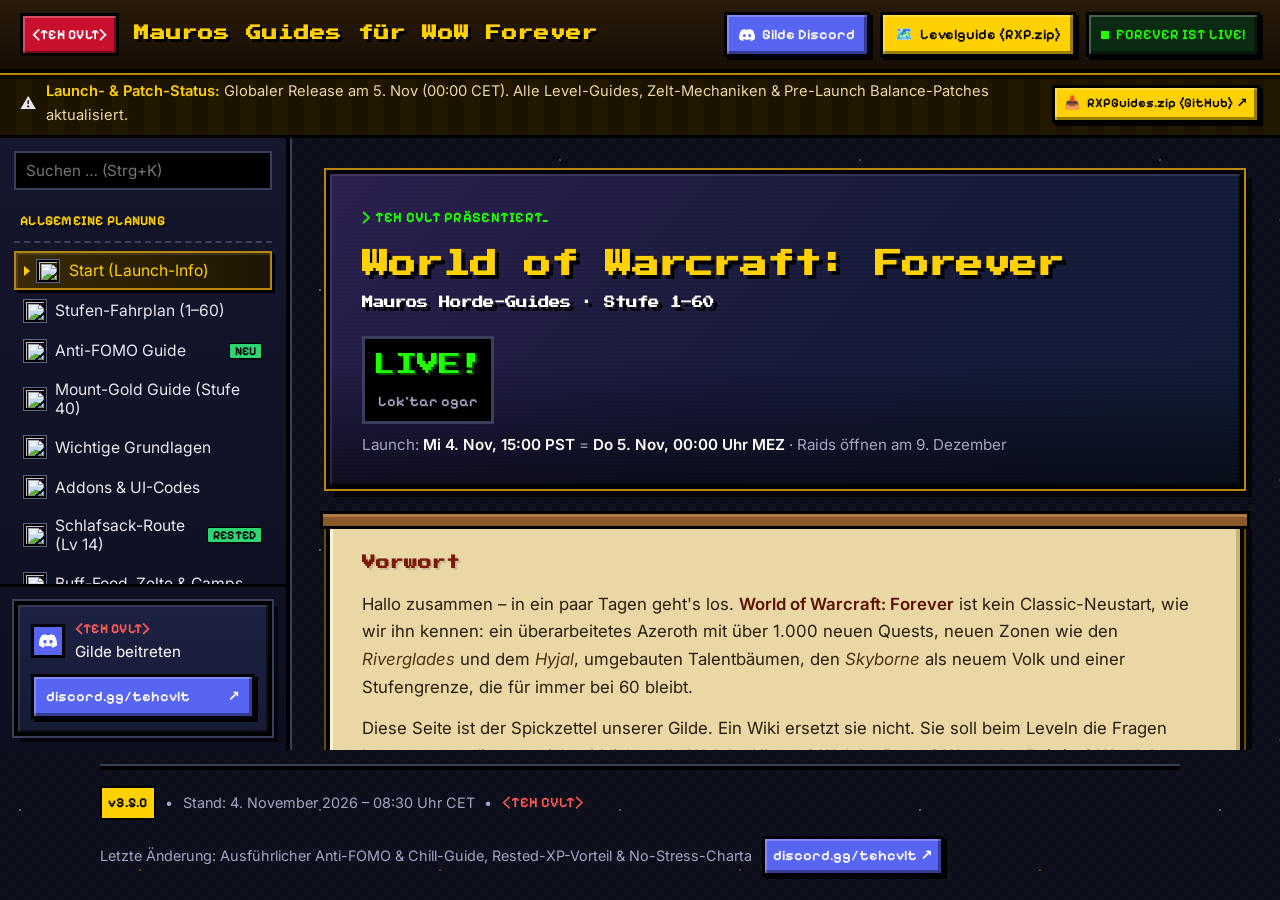
==== commit 93468887: "Add files via upload" ====
--- a/index.html
+++ b/index.html
@@ -8,7 +8,7 @@
   <link rel="preconnect" href="https://fonts.googleapis.com">
   <link rel="preconnect" href="https://fonts.gstatic.com" crossorigin>
   <link href="https://fonts.googleapis.com/css2?family=Press+Start+2P&family=Pixelify+Sans:wght@500;600;700&family=Inter:wght@400;500;600;700&family=VT323&display=swap" rel="stylesheet">
-  <link rel="stylesheet" href="style.css?v=21">
+  <link rel="stylesheet" href="style.css?v=22">
 </head>
 <body class="dark-theme">
 
@@ -38,78 +38,158 @@
       </div>
     </div>
   </header>
-  <!-- Main Container: Sidebar + Content -->
-  <div class="layout-wrapper">
-    <aside class="sidebar" id="sidebarNav">
-      <div class="sidebar-search">
-        <input id="siteSearch" type="search" placeholder="Suchen …  (Strg+K)" autocomplete="off" aria-label="Guides durchsuchen">
-        <div class="search-results" id="searchResults" hidden></div>
-      </div>
-      <div class="sidebar-scrollable">
-        <nav class="nav-areas" aria-label="Bereiche">
-        <div class="nav-area single" data-area="start">
-          <button class="nav-area-btn" data-area-target="tab-home"><img src="https://wow.zamimg.com/images/wow/icons/medium/inv_misc_book_11.jpg" class="wow-icon" alt=""> <span>Start</span></button>
-          <div class="nav-sub">
-            <button class="nav-tab" data-target="tab-home"><img src="https://wow.zamimg.com/images/wow/icons/medium/inv_misc_book_11.jpg" class="wow-icon" alt=""> Vorwort & Launch</button>
-          </div>
-        </div>
-        <div class="nav-area single" data-area="leveling">
-          <button class="nav-area-btn" data-area-target="tab-leveling"><img src="https://wow.zamimg.com/images/wow/icons/medium/inv_misc_map02.jpg" class="wow-icon" alt=""> <span>Leveling 1–60</span></button>
-          <div class="nav-sub">
-            <button class="nav-tab" data-target="tab-leveling"><img src="https://wow.zamimg.com/images/wow/icons/medium/inv_misc_map02.jpg" class="wow-icon" alt=""> Fahrplan & Route</button>
-          </div>
-        </div>
-        <div class="nav-area" data-area="classes">
-          <button class="nav-area-btn" data-area-target="tab-classes"><img src="https://wow.zamimg.com/images/wow/icons/medium/inv_misc_trophy_argent.jpg" class="wow-icon" alt=""> <span>Klassen</span><span class=nav-caret>▸</span></button>
-          <div class="nav-sub">
-            <button class="nav-tab" data-target="tab-classes"><img src="https://wow.zamimg.com/images/wow/icons/medium/achievement_general.jpg" class="wow-icon" alt=""> Alle Klassen</button>
-            <button class="nav-tab" data-target="tab-ranking"><img src="https://wow.zamimg.com/images/wow/icons/medium/inv_misc_trophy_argent.jpg" class="wow-icon" alt=""> Ranking <span class="nav-new badge-gold">TIERLIST</span></button>
-            <button class="nav-tab" data-target="tab-hunter"><img src="https://wow.zamimg.com/images/wow/icons/medium/classicon_hunter.jpg" class="wow-icon" alt=""> Jäger</button>
-            <button class="nav-tab" data-target="tab-warlock"><img src="https://wow.zamimg.com/images/wow/icons/medium/classicon_warlock.jpg" class="wow-icon" alt=""> Hexenmeister</button>
-            <button class="nav-tab" data-target="tab-paladin"><img src="https://wow.zamimg.com/images/wow/icons/medium/classicon_paladin.jpg" class="wow-icon" alt=""> Paladin <span class="nav-new badge-green">NEU</span></button>
-            <button class="nav-tab" data-target="tab-mage"><img src="https://wow.zamimg.com/images/wow/icons/medium/classicon_mage.jpg" class="wow-icon" alt=""> Magier</button>
-            <button class="nav-tab" data-target="tab-shaman"><img src="https://wow.zamimg.com/images/wow/icons/medium/classicon_shaman.jpg" class="wow-icon" alt=""> Schamane</button>
-            <button class="nav-tab" data-target="tab-druid"><img src="https://wow.zamimg.com/images/wow/icons/medium/classicon_druid.jpg" class="wow-icon" alt=""> Druide</button>
-            <button class="nav-tab" data-target="tab-rogue"><img src="https://wow.zamimg.com/images/wow/icons/medium/classicon_rogue.jpg" class="wow-icon" alt=""> Schurke</button>
-            <button class="nav-tab" data-target="tab-priest"><img src="https://wow.zamimg.com/images/wow/icons/medium/classicon_priest.jpg" class="wow-icon" alt=""> Priester</button>
-            <button class="nav-tab" data-target="tab-warrior"><img src="https://wow.zamimg.com/images/wow/icons/medium/classicon_warrior.jpg" class="wow-icon" alt=""> Krieger</button>
-          </div>
-        </div>
-        <div class="nav-area" data-area="forever">
-          <button class="nav-area-btn" data-area-target="tab-forever"><img src="https://wow.zamimg.com/images/wow/icons/medium/spell_nature_cyclone.jpg" class="wow-icon" alt=""> <span>Neu in Forever</span><span class="nav-new badge-green">NEU</span><span class=nav-caret>▸</span></button>
-          <div class="nav-sub">
-            <button class="nav-tab" data-target="tab-forever:overview"><img src="https://wow.zamimg.com/images/wow/icons/medium/inv_misc_book_11.jpg" class="wow-icon" alt=""> Überblick <span class="nav-new badge-green">NEU</span></button>
-            <button class="nav-tab" data-target="tab-forever:zones"><img src="https://wow.zamimg.com/images/wow/icons/medium/inv_misc_map02.jpg" class="wow-icon" alt=""> Zonen & Reisen</button>
-            <button class="nav-tab" data-target="tab-forever:dungeons"><img src="https://wow.zamimg.com/images/wow/icons/medium/inv_misc_head_dragon_black.jpg" class="wow-icon" alt=""> Dungeons & Raids</button>
-            <button class="nav-tab" data-target="tab-forever:races"><img src="https://wow.zamimg.com/images/wow/icons/medium/achievement_character_orc_male.jpg" class="wow-icon" alt=""> Völker <span class="nav-new badge-green">NEU</span></button>
-            <button class="nav-tab" data-target="tab-forever:classes"><img src="https://wow.zamimg.com/images/wow/icons/medium/achievement_general.jpg" class="wow-icon" alt=""> Klassen</button>
-            <button class="nav-tab" data-target="tab-forever:quests"><img src="https://wow.zamimg.com/images/wow/icons/medium/inv_axe_09.jpg" class="wow-icon" alt=""> Klassenquests <span class="nav-new badge-green">NEU</span></button>
-            <button class="nav-tab" data-target="tab-forever:systems"><img src="https://wow.zamimg.com/images/wow/icons/medium/inv_misc_gear_01.jpg" class="wow-icon" alt=""> Systeme & Berufe</button>
-            <button class="nav-tab" data-target="tab-forever:pvp"><img src="https://wow.zamimg.com/images/wow/icons/medium/inv_bannerpvp_01.jpg" class="wow-icon" alt=""> PvP</button>
-          </div>
-        </div>
-        <div class="nav-area" data-area="wissen">
-          <button class="nav-area-btn" data-area-target="tab-rules"><img src="https://wow.zamimg.com/images/wow/icons/medium/inv_misc_book_09.jpg" class="wow-icon" alt=""> <span>Wissen</span><span class=nav-caret>▸</span></button>
-          <div class="nav-sub">
-            <button class="nav-tab" data-target="tab-rules"><img src="https://wow.zamimg.com/images/wow/icons/medium/spell_lightning_lightningbolt01.jpg" class="wow-icon" alt=""> Grundlagen</button>
-            <button class="nav-tab" data-target="tab-buffs"><img src="https://wow.zamimg.com/images/wow/icons/medium/inv_misc_food_15.jpg" class="wow-icon" alt=""> Camps & Buffs</button>
-            <button class="nav-tab" data-target="tab-sleepingbag"><img src="https://wow.zamimg.com/images/wow/icons/medium/inv_misc_bag_10.jpg" class="wow-icon" alt=""> Schlafsack (ab 14) <span class="nav-new badge-green">RESTED</span></button>
-            <button class="nav-tab" data-target="tab-gold"><img src="https://wow.zamimg.com/images/wow/icons/medium/inv_misc_coin_02.jpg" class="wow-icon" alt=""> Reit-Gold (100 G)</button>
-            <button class="nav-tab" data-target="tab-addons"><img src="https://wow.zamimg.com/images/wow/icons/medium/inv_misc_enggizmos_17.jpg" class="wow-icon" alt=""> Addons & UI</button>
-          </div>
-        </div>
-        <div class="nav-area" data-area="patches">
-          <button class="nav-area-btn" data-area-target="tab-patchnotes"><img src="https://wow.zamimg.com/images/wow/icons/medium/inv_misc_pocketwatch_01.jpg" class="wow-icon" alt=""> <span>Patches</span><span class="nav-new badge-orange badge-pulse">UPDATE</span><span class=nav-caret>▸</span></button>
-          <div class="nav-sub">
-            <button class="nav-tab" data-target="tab-patchnotes"><img src="https://wow.zamimg.com/images/wow/icons/medium/inv_misc_pocketwatch_01.jpg" class="wow-icon" alt=""> Live-Patchnotes <span class="nav-new badge-red">LIVE</span></button>
-            <button class="nav-tab" data-target="tab-news"><img src="https://wow.zamimg.com/images/wow/icons/medium/inv_scroll_03.jpg" class="wow-icon" alt=""> Was ist neu <span class="nav-new badge-green">2. NOV</span></button>
-            <button class="nav-tab" data-target="tab-changelog"><img src="https://wow.zamimg.com/images/wow/icons/medium/inv_misc_note_01.jpg" class="wow-icon" alt=""> Seiten-Changelog <span class="nav-new badge-gold">v3.4</span></button>
-          </div>
-        </div>
-        </nav>
-      </div>
-    </aside>
-
+  <!-- Top Announcement Bar: Beta Disclaimer + Levelguide Download -->
+  <div class="top-announcement-bar">
+    <div class="top-announcement-content">
+      <div class="announcement-left">
+        <span class="announcement-icon">&#9888;&#65039;</span>
+        <span class="announcement-text"><strong>Launch- &amp; Patch-Status:</strong> Globaler Release am 5. Nov (00:00 CET). Alle Level-Guides, Zelt-Mechaniken &amp; Pre-Launch Balance-Patches aktualisiert.</span>
+      </div>
+      <div class="announcement-right">
+        <span class="rxp-pill-tag">&#128506;&#65039; In-Game Levelguide</span>
+        <a href="https://github.com/syqdur/foreverguides/blob/main/RXPGuides.zip" target="_blank" class="rxp-download-pill">
+          <span>&#128229;</span> RXPGuides.zip (GitHub) &#8599;
+        </a>
+      </div>
+    </div>
+  </div>
+
+  <!-- Main Container: Sidebar + Content -->
+  <div class="layout-wrapper">
+    <aside class="sidebar" id="sidebarNav">
+      <div class="sidebar-search">
+        <input id="siteSearch" type="search" placeholder="Suchen &hellip; (Strg+K)" autocomplete="off" aria-label="Guides durchsuchen">
+        <div class="search-results" id="searchResults" hidden></div>
+      </div>
+      <div class="sidebar-scrollable">
+        <div class="nav-group">
+          <span class="nav-heading">Allgemeine Planung</span>
+          <button class="nav-tab active" data-target="tab-home">
+            <img src="https://wow.zamimg.com/images/wow/icons/medium/inv_misc_book_11.jpg" class="wow-icon" alt=""> Start (Launch-Info)
+          </button>
+          <button class="nav-tab" data-target="tab-leveling">
+            <img src="https://wow.zamimg.com/images/wow/icons/medium/inv_misc_map02.jpg" class="wow-icon" alt=""> Stufen-Fahrplan (1&ndash;60)
+          </button>
+          <button class="nav-tab" data-target="tab-fomo">
+            <img src="https://wow.zamimg.com/images/wow/icons/medium/spell_holy_blessingofprotection.jpg" class="wow-icon" alt=""> Anti-FOMO Guide <span class="nav-new badge-green">NEU</span>
+          </button>
+          <button class="nav-tab" data-target="tab-gold">
+            <img src="https://wow.zamimg.com/images/wow/icons/medium/inv_misc_coin_02.jpg" class="wow-icon" alt=""> Mount-Gold Guide (Stufe 40)
+          </button>
+          <button class="nav-tab" data-target="tab-rules">
+            <img src="https://wow.zamimg.com/images/wow/icons/medium/spell_lightning_lightningbolt01.jpg" class="wow-icon" alt=""> Wichtige Grundlagen
+          </button>
+          <button class="nav-tab" data-target="tab-addons">
+            <img src="https://wow.zamimg.com/images/wow/icons/medium/inv_misc_enggizmos_17.jpg" class="wow-icon" alt=""> Addons &amp; UI-Codes
+          </button>
+          <button class="nav-tab" data-target="tab-sleepingbag">
+            <img src="https://wow.zamimg.com/images/wow/icons/medium/inv_misc_bag_10.jpg" class="wow-icon" alt=""> Schlafsack-Route (Lv 14) <span class="nav-new badge-green">RESTED</span>
+          </button>
+          <button class="nav-tab" data-target="tab-buffs">
+            <img src="https://wow.zamimg.com/images/wow/icons/medium/inv_misc_food_15.jpg" class="wow-icon" alt=""> Buff-Food, Zelte &amp; Camps
+          </button>
+        </div>
+
+        <div class="nav-group">
+          <span class="nav-heading">Neu in WoW Forever</span>
+          <button class="nav-tab" data-target="tab-forever:overview">
+            <img src="https://wow.zamimg.com/images/wow/icons/medium/spell_nature_cyclone.jpg" class="wow-icon" alt=""> &Uuml;berblick <span class="nav-new badge-green">NEU</span>
+          </button>
+          <button class="nav-tab" data-target="tab-forever:zones">
+            <img src="https://wow.zamimg.com/images/wow/icons/medium/inv_misc_map02.jpg" class="wow-icon" alt=""> Zonen &amp; Reisen <span class="nav-new badge-green">NEU</span>
+          </button>
+          <button class="nav-tab" data-target="tab-forever:dungeons">
+            <img src="https://wow.zamimg.com/images/wow/icons/medium/inv_misc_head_dragon_black.jpg" class="wow-icon" alt=""> Dungeons &amp; Raids
+          </button>
+          <button class="nav-tab" data-target="tab-forever:races">
+            <img src="https://wow.zamimg.com/images/wow/icons/medium/achievement_character_orc_male.jpg" class="wow-icon" alt=""> V&ouml;lker (Skyborne) <span class="nav-new badge-green">NEU</span>
+          </button>
+          <button class="nav-tab" data-target="tab-forever:classes">
+            <img src="https://wow.zamimg.com/images/wow/icons/medium/achievement_general.jpg" class="wow-icon" alt=""> Klassen-Anpassungen
+          </button>
+          <button class="nav-tab" data-target="tab-forever:quests">
+            <img src="https://wow.zamimg.com/images/wow/icons/medium/inv_axe_09.jpg" class="wow-icon" alt=""> Klassenquests <span class="nav-new badge-green">NEU</span>
+          </button>
+          <button class="nav-tab" data-target="tab-forever:systems">
+            <img src="https://wow.zamimg.com/images/wow/icons/medium/inv_misc_gear_01.jpg" class="wow-icon" alt=""> Systeme &amp; Berufe
+          </button>
+          <button class="nav-tab" data-target="tab-forever:pvp">
+            <img src="https://wow.zamimg.com/images/wow/icons/medium/inv_bannerpvp_01.jpg" class="wow-icon" alt=""> PvP
+          </button>
+        </div>
+
+        <div class="nav-group">
+          <span class="nav-heading">Klassen-Leitf&auml;den (Leveling)</span>
+          <button class="nav-tab" data-target="tab-ranking">
+            <img src="https://wow.zamimg.com/images/wow/icons/medium/inv_misc_trophy_argent.jpg" class="wow-icon" alt=""> Ranking &amp; Tier-List <span class="nav-new badge-gold">TIERLIST</span>
+          </button>
+          <button class="nav-tab" data-target="tab-classes">
+            <img src="https://wow.zamimg.com/images/wow/icons/medium/achievement_general.jpg" class="wow-icon" alt=""> Alle Klassen (&Uuml;bersicht)
+          </button>
+          <button class="nav-tab" data-target="tab-paladin">
+            <img src="https://wow.zamimg.com/images/wow/icons/medium/classicon_paladin.jpg" class="wow-icon" alt=""> Paladin (Untot) <span class="nav-new badge-green">NEU</span>
+          </button>
+          <button class="nav-tab" data-target="tab-hunter">
+            <img src="https://wow.zamimg.com/images/wow/icons/medium/classicon_hunter.jpg" class="wow-icon" alt=""> J&auml;ger (Hunter)
+          </button>
+          <button class="nav-tab" data-target="tab-warlock">
+            <img src="https://wow.zamimg.com/images/wow/icons/medium/classicon_warlock.jpg" class="wow-icon" alt=""> Hexenmeister (Warlock)
+          </button>
+          <button class="nav-tab" data-target="tab-mage">
+            <img src="https://wow.zamimg.com/images/wow/icons/medium/classicon_mage.jpg" class="wow-icon" alt=""> Magier (Mage)
+          </button>
+          <button class="nav-tab" data-target="tab-shaman">
+            <img src="https://wow.zamimg.com/images/wow/icons/medium/classicon_shaman.jpg" class="wow-icon" alt=""> Schamane (Shaman)
+          </button>
+          <button class="nav-tab" data-target="tab-druid">
+            <img src="https://wow.zamimg.com/images/wow/icons/medium/classicon_druid.jpg" class="wow-icon" alt=""> Druide (Druid)
+          </button>
+          <button class="nav-tab" data-target="tab-rogue">
+            <img src="https://wow.zamimg.com/images/wow/icons/medium/classicon_rogue.jpg" class="wow-icon" alt=""> Schurke (Rogue)
+          </button>
+          <button class="nav-tab" data-target="tab-priest">
+            <img src="https://wow.zamimg.com/images/wow/icons/medium/classicon_priest.jpg" class="wow-icon" alt=""> Priester (Priest)
+          </button>
+          <button class="nav-tab" data-target="tab-warrior">
+            <img src="https://wow.zamimg.com/images/wow/icons/medium/classicon_warrior.jpg" class="wow-icon" alt=""> Krieger (Warrior)
+          </button>
+        </div>
+
+        <div class="nav-group">
+          <span class="nav-heading">Patches &amp; Changelog</span>
+          <button class="nav-tab" data-target="tab-news">
+            <img src="https://wow.zamimg.com/images/wow/icons/medium/inv_scroll_03.jpg" class="wow-icon" alt=""> Was ist neu (Launch-Patches) <span class="nav-new badge-green">2. NOV</span>
+          </button>
+          <button class="nav-tab" data-target="tab-patchnotes">
+            <img src="https://wow.zamimg.com/images/wow/icons/medium/inv_misc_pocketwatch_01.jpg" class="wow-icon" alt=""> Live-Patchnotes <span class="nav-new badge-red">LIVE</span>
+          </button>
+          <button class="nav-tab" data-target="tab-changelog">
+            <img src="https://wow.zamimg.com/images/wow/icons/medium/inv_misc_note_01.jpg" class="wow-icon" alt=""> Seiten-Changelog <span class="nav-new badge-gold">v3.5</span>
+          </button>
+        </div>
+      </div>
+
+      <!-- Sidebar Bottom: Fixed Discord Guild Box (Unten Links) -->
+      <div class="sidebar-footer">
+        <div class="sidebar-discord-box">
+          <div class="discord-box-header">
+            <div class="discord-icon-badge">
+              <svg class="discord-svg" viewBox="0 0 24 24" width="18" height="18" fill="currentColor">
+                <path d="M20.317 4.37a19.791 19.791 0 0 0-4.885-1.515.074.074 0 0 0-.079.037c-.21.375-.444.864-.608 1.25a18.27 18.27 0 0 0-5.487 0 12.64 12.64 0 0 0-.617-1.25.077.077 0 0 0-.079-.037A19.736 19.736 0 0 0 3.677 4.37a.07.07 0 0 0-.032.027C.533 9.046-.32 13.58.099 18.057a.082.082 0 0 0 .031.057 19.9 19.9 0 0 0 5.993 3.03.078.078 0 0 0 .084-.028c.462-.63.874-1.295 1.226-1.994.021-.041.001-.09-.041-.106a13.107 13.107 0 0 1-1.872-.892.077.077 0 0 1-.008-.128 10.2 10.2 0 0 0 .372-.292.074.074 0 0 1 .077-.01c3.929 1.793 8.18 1.793 12.061 0a.074.074 0 0 1 .078.01c.12.098.246.198.373.292a.077.077 0 0 1-.006.127 12.299 12.299 0 0 1-1.873.894.077.077 0 0 0-.041.107c.36.698.772 1.362 1.225 1.993a.076.076 0 0 0 .084.028 19.839 19.839 0 0 0 6.002-3.03.077.077 0 0 0 .032-.054c.5-5.177-.838-9.674-3.549-13.66a.061.061 0 0 0-.031-.028zM8.02 15.33c-1.183 0-2.157-1.085-2.157-2.419 0-1.333.956-2.419 2.157-2.419 1.21 0 2.176 1.096 2.157 2.42 0 1.333-.956 2.418-2.157 2.418zm7.975 0c-1.183 0-2.157-1.085-2.157-2.419 0-1.333.955-2.419 2.157-2.419 1.21 0 2.176 1.096 2.157 2.42 0 1.333-.946 2.418-2.157 2.418z"/>
+              </svg>
+            </div>
+            <div class="discord-info">
+              <span class="discord-guild-tag">&lt;TEH CVLT&gt;</span>
+              <span class="discord-headline">Gilde beitreten</span>
+            </div>
+          </div>
+          <a href="https://discord.gg/tehcvlt" target="_blank" rel="noopener noreferrer" class="discord-cta-btn" title="Gilden-Discord beitreten">
+            <span>discord.gg/tehcvlt</span>
+            <span class="arrow">&#8599;</span>
+          </a>
+        </div>
+      </div>
+    </aside>
     <!-- Main Content Area -->
     <main class="content-panel">
 
@@ -155,6 +235,7 @@
           <h3>Schnellstart</h3>
           <div class="quick-links">
             <button class="quick-link" data-goto="tab-classes"><img src="https://wow.zamimg.com/images/wow/icons/medium/achievement_general.jpg" class="wow-icon" alt=""> Welche Klasse spielen?</button>
+                        <button class="quick-link" data-goto="tab-fomo"><img src="https://wow.zamimg.com/images/wow/icons/medium/spell_holy_blessingofprotection.jpg" class="wow-icon" alt=""> Anti-FOMO: Kein Stress</button>
             <button class="quick-link" data-goto="tab-leveling"><img src="https://wow.zamimg.com/images/wow/icons/medium/inv_misc_map02.jpg" class="wow-icon" alt=""> Leveling 1–60</button>
             <button class="quick-link" data-goto="tab-buffs"><img src="https://wow.zamimg.com/images/wow/icons/medium/inv_misc_food_15.jpg" class="wow-icon" alt=""> Camp- & XP-Routine</button>
             <button class="quick-link" data-goto="tab-gold"><img src="https://wow.zamimg.com/images/wow/icons/medium/inv_misc_coin_02.jpg" class="wow-icon" alt=""> 100 Gold fürs Reittier</button>
@@ -1251,7 +1332,209 @@
         </div>
       </section>
 
-      <!-- ================= MOUNT-GOLD GUIDE (STUFE 40) ================= -->
+              <!-- ================= ANTI-FOMO & CHILL-GUIDE ================= -->
+        <section id="tab-fomo" class="tab-pane">
+          <div class="pane-header">
+            <h2><img src="https://wow.zamimg.com/images/wow/icons/medium/spell_holy_blessingofprotection.jpg" class="wow-icon large" alt="Anti-FOMO"> Anti-FOMO &amp; Chill-Guide: Entspannt durch den Launch</h2>
+            <p class="pane-subtitle">Warum du absolut nichts verpasst, warum Schlaf mehr EP bringt als Grind und wie du den WoW Forever Serverstart mit maximalem Spa&szlig; und null Stress erlebst.</p>
+          </div>
+
+          <!-- Hero Highlight Card -->
+          <div class="card highlight-border" style="margin-bottom: 2rem;">
+            <div style="display: flex; align-items: center; gap: 0.75rem; margin-bottom: 0.75rem; flex-wrap: wrap;">
+              <span class="nav-new badge-green" style="font-size: 0.85rem; padding: 4px 8px;">LEITFADEN F&Uuml;R DEN KOPF</span>
+              <span style="color: var(--gold); font-family: var(--font-pixel); font-size: 0.85rem;">KEIN STRESS &bull; KEIN GRIND-ZWANG &bull; 100% GILDEN-CHILL</span>
+            </div>
+            <h3 style="color: var(--gold); margin-bottom: 0.75rem;">Atme tief durch: Du bist nicht zu sp&auml;t. Du verpasst gar nichts.</h3>
+            <p>Jeder Classic- und Fresh-Launch l&ouml;st denselben psychologischen Reflex aus: Twitch-Streamer streamen 24 Stunden am St&uuml;ck, im Discord prahlen die ersten Leute mit Stufe 25 nach der ersten Nacht, und pl&ouml;tzlich schleicht sich dieses nagende Gef&uuml;hl ein: <em>&bdquo;Ich falle zur&uuml;ck. Wenn ich jetzt schlafe oder zur Arbeit gehe, verliere ich den Anschluss.&ldquo;</em></p>
+            <p><strong>Die Wahrheit: Das ist eine v&ouml;llige Illusion.</strong> World of Warcraft: Forever ist kein 100-Meter-Sprint, sondern eine Langstrecke &uuml;ber viele Monate und Jahre. Nach vier Wochen fragt kein Mensch mehr, wer am Launch-Dienstag um 04:00 Uhr morgens auf Stufe 14 war. Wer sich stresst, brennt in Woche 2 v&ouml;llig aus. Wer entspannt spielt, hat Spa&szlig;, erreicht Stufe 60 und raidet monatelang mit Freunden.</p>
+          </div>
+
+          <!-- Kapitel 1: Die 6 gro&szlig;en FOMO-Mythen -->
+          <div class="guide-chapter">
+            <h3>Die 6 gro&szlig;en Launch-Mythen im Reality-Check</h3>
+            <div class="clean-grid">
+              <div class="card">
+                <h4 style="color: #ff6b6b; margin-bottom: 0.5rem;">&#10060; Mythos 1: &bdquo;Ich muss First Wave 60 sein, um raiden zu k&ouml;nnen.&ldquo;</h4>
+                <div class="notice green" style="padding: 0.75rem; margin-bottom: 0.75rem;">
+                  <strong>&#9989; Die Realit&auml;t:</strong> Phase 1 l&auml;uft monatelang. Molten Core und Onyxia werden jede Woche zur&uuml;ckgesetzt.
+                </div>
+                <p>Selbst die schnellsten Gilden k&ouml;nnen Raid-Instanzen nur einmal pro ID leeren. Auch &lt;TEH CVLT&gt; baut den Raid-Kader &uuml;ber 4 bis 8 Wochen kontinuierlich auf. Wenn du mit 3&ndash;5 Wochen Verz&ouml;gerung 60 wirst, profitierst du von eingespielten Gruppen, g&uuml;nstigeren Verzauberungen und wirst mit offenen Armen empfangen.</p>
+              </div>
+
+              <div class="card">
+                <h4 style="color: #ff6b6b; margin-bottom: 0.5rem;">&#10060; Mythos 2: &bdquo;Die Launch-Nacht durchmachen spart Zeit.&ldquo;</h4>
+                <div class="notice green" style="padding: 0.75rem; margin-bottom: 0.75rem;">
+                  <strong>&#9989; Die Realit&auml;t:</strong> Schlafentzug kostet mehr Zeit, als er bringt.
+                </div>
+                <p>Zwischen 00:00 und 05:00 Uhr morgens k&auml;mpfst du mit Server-Warteschlangen, m&ouml;glichen Hotfixes, Lag und 40 Spielern, die sich um dieselben Start-Eber kloppen. Wer sich um 23:00 Uhr ins Bett legt, 8 Stunden schl&auml;ft und morgens um 08:00 Uhr mit Kaffee einloggt, findet leere Zonen vor, klickt Quests in Sekunden weg und levelt mit vollen Kr&auml;ften doppelt so schnell.</p>
+              </div>
+
+              <div class="card">
+                <h4 style="color: #ff6b6b; margin-bottom: 0.5rem;">&#10060; Mythos 3: &bdquo;Die Wirtschaft rennt mir davon und ich werde arm.&ldquo;</h4>
+                <div class="notice green" style="padding: 0.75rem; margin-bottom: 0.75rem;">
+                  <strong>&#9989; Die Realit&auml;t:</strong> In den ersten 10 Tagen hat niemand Gold.
+                </div>
+                <p>Am Anfang hat kein Spieler fl&uuml;ssiges Gold. Seltene Rezepte und Materialien werden im Auktionshaus f&uuml;r ein paar Silber verramscht. Der echte Goldfluss beginnt erst in Woche 3 und 4, wenn die ersten 60er &Uuml;berschuss haben und Alchemie-Tr&auml;nke, Erze und Leder f&uuml;r Raids aufkaufen. Dein gesammeltes Kupfer, Zinn und Leder ist sp&auml;ter viel mehr wert!</p>
+              </div>
+
+              <div class="card">
+                <h4 style="color: #ff6b6b; margin-bottom: 0.5rem;">&#10060; Mythos 4: &bdquo;Ich muss jede Quest optimieren (Speedrun-Zwang).&ldquo;</h4>
+                <div class="notice green" style="padding: 0.75rem; margin-bottom: 0.75rem;">
+                  <strong>&#9989; Die Realit&auml;t:</strong> Guides sind Kompasse, keine Gef&auml;ngnisse.
+                </div>
+                <p>Levelguide-Addons wie RXP Guides zeigen den theoretisch schnellsten Pfad. Wenn aber 15 Leute vor einem Boss-Mob warten oder eine Quest dich nervt: <strong>Brich sie sofort ab!</strong> Drei Mobs am Wegesrand t&ouml;ten bringt genau so viel Erfahrung wie 20 Minuten Warten auf einen Quest-Respawn.</p>
+              </div>
+
+              <div class="card">
+                <h4 style="color: #ff6b6b; margin-bottom: 0.5rem;">&#10060; Mythos 5: &bdquo;Dungeon-Spamming ist Pflicht.&ldquo;</h4>
+                <div class="notice green" style="padding: 0.75rem; margin-bottom: 0.75rem;">
+                  <strong>&#9989; Die Realit&auml;t:</strong> In WoW Forever wurden Dungeon-Quests um 50% XP generft.
+                </div>
+                <p>Seit den Beta-Anpassungen geben Dungeon-Quests nur noch die H&auml;lfte der fr&uuml;heren Bonus-XP. Jede Instanz <strong>einmal</strong> f&uuml;r alle Quests und blaue Waffen zu besuchen ist genial &ndash; stundenlanges Spammen ist mental erm&uuml;dend und &uuml;berhaupt nicht n&ouml;tig.</p>
+              </div>
+
+              <div class="card">
+                <h4 style="color: #ff6b6b; margin-bottom: 0.5rem;">&#10060; Mythos 6: &bdquo;Wenn ich auslogge, verliere ich meinen Fortschritt.&ldquo;</h4>
+                <div class="notice green" style="padding: 0.75rem; margin-bottom: 0.75rem;">
+                  <strong>&#9989; Die Realit&auml;t:</strong> Rested XP l&auml;dt sich w&auml;hrenddessen kontinuierlich auf!
+                </div>
+                <p>Wer ausloggt, verliert keine Zeit, sondern sammelt wertvolle <strong>200% Erholungs-XP</strong>. Das Spiel belohnt deine Auszeit direkt bei deinem n&auml;chsten Login mit doppelten Kill-Erfahrungspunkten.</p>
+              </div>
+            </div>
+          </div>
+
+          <!-- Kapitel 2: Mechaniken, die FÃœR dich arbeiten -->
+          <div class="guide-chapter">
+            <h3>Die 3 Spielmechaniken, die f&uuml;r dein Wohlbefinden arbeiten</h3>
+            <div class="timeline-container">
+
+              <div class="timeline-block highlight-block">
+                <div class="level-indicator" style="background:#1b4332; border-color:#2d6a4f; color:#74c69d;">
+                  RESTED XP<br><span>+100% Kill-Bonus</span>
+                </div>
+                <div class="timeline-body">
+                  <h4 style="color: #74c69d;">1. Der eingebaute Aufhol-Mechanismus: Erholungs-XP</h4>
+                  <p>WoW hat das Erholungssystem genau f&uuml;r Berufst&auml;tige und Gelegenheitsspieler entwickelt. Wenn du deinen Charakter in einem Gasthaus, einer Hauptstadt oder mit dem Gem&uuml;tlichen Schlafsack ausloggst, f&uuml;llt sich der XP-Balken blau.</p>
+                  <ul>
+                    <li><strong>Der Effekt:</strong> F&uuml;r jeden Mob-Kill erh&auml;ltst du <strong>doppelte Erfahrung (200%)</strong>.</li>
+                    <li><strong>Die Mathematik:</strong> 1 Tag Auszeit = ca. 1 bis 1,5 Stunden Leveln mit maximalem Doppel-Tempo. Du holst die Pause beim n&auml;chsten Einloggen in Rekordzeit wieder auf!</li>
+                  </ul>
+                </div>
+              </div>
+
+              <div class="timeline-block highlight-block">
+                <div class="level-indicator" style="background:#2b1d42; border-color:#5c3d8d; color:#c77dff;">
+                  ANTI-STAU<br><span>Freie Zonen</span>
+                </div>
+                <div class="timeline-body">
+                  <h4 style="color: #c77dff;">2. Der &bdquo;Gegen-den-Strom&ldquo;-Effekt</h4>
+                  <p>Die sogenannte &bdquo;Leveling-Welle&ldquo; w&auml;lzt sich wie ein Heuschreckenschwarm &uuml;ber die Server: Am Tag 1 im Brachland und Silberwald, an Tag 3 im Steinkrallengebirge, an Tag 5 im Schlingendorntal (Stranglethorn).</p>
+                  <ul>
+                    <li>Wenn du 2&ndash;3 Tage versetzt oder in gem&auml;chlichem Tempo l&auml;ufst, sind die Startgebiete und Quest-Spots <strong>v&ouml;llig frei</strong>.</li>
+                    <li>Kein Tag-Kampf, keine Respawn-Wartezeiten, keine Ganker im Schlingendorntal. Deine reale Spielzeit pro Level halbiert sich oft, weil du ungest&ouml;rt durchziehen kannst.</li>
+                  </ul>
+                </div>
+              </div>
+
+              <div class="timeline-block highlight-block">
+                <div class="level-indicator" style="background:#4a3800; border-color:#806000; color:#ffd166;">
+                  INSTANT-POST<br><span>Null Inventar-Stress</span>
+                </div>
+                <div class="timeline-body">
+                  <h4 style="color: #ffd166;">3. Sofortige Bankpost in WoW Forever</h4>
+                  <p>In Forever kommt Post zwischen eigenen Charakteren <strong>sofort ohne eine Minute Wartezeit</strong> an. Das eliminiert den gr&ouml;&szlig;ten Alltags-Frustfaktor beim Leveln: das st&auml;ndig volle Inventar.</p>
+                  <ul>
+                    <li>Stelle direkt auf Level 1 einen Bank-Alt in Orgrimmar oder Donnerfels zwischen Bank, Briefkasten und AH ab.</li>
+                    <li>Sobald deine Taschen voll sind: Zum n&auml;chsten Briefkasten laufen, alles (Erze, Kr&auml;uter, Stoffe, Greens) an deinen Bank-Twink mailen und sofort ohne Taschen-Mikromanagement weiterziehen.</li>
+                    <li>Kein st&auml;ndiges Gr&uuml;beln: <em>&bdquo;Was werfe ich jetzt weg?&ldquo;</em> &ndash; Dein Kopf bleibt v&ouml;llig frei.</li>
+                  </ul>
+                </div>
+              </div>
+
+            </div>
+          </div>
+
+          <!-- Kapitel 3: Die konkreten Anti-Stress-Taktiken -->
+          <div class="guide-chapter">
+            <h3>Konkrete Taktiken f&uuml;r eine entspannte Launch-Woche</h3>
+            <div class="clean-grid">
+
+              <div class="card">
+                <h4>1. Die 60/5-Regel f&uuml;r K&ouml;rper &amp; Geist</h4>
+                <p>Stelle dir einen leisen Wecker oder Timer: Nach jeweils 60 Minuten stehst du f&uuml;r 5 Minuten auf. Geh ans Fenster, atme tief durch, trink ein gro&szlig;es Glas Wasser und dehne Schultern und Nacken. Du wirst merken, dass du nach Stunden noch viel wacher bist und weniger dumme Fehler (Mob-Pulls, Tode) machst.</p>
+              </div>
+
+              <div class="card">
+                <h4>2. Die &bdquo;3-Minuten-Spawn-Regel&ldquo;</h4>
+                <p>Kommst du an eine Quest und siehst 8 Spieler um den Spawn-Punkt eines Bosses stehen? <strong>Warte maximal 3 Minuten!</strong> Schlie&szlig;e dich kurz zur Gruppe zusammen. Klappt es nicht sofort: Quest abbrechen, weiterreiten. Zeit ist zu wertvoll, um sie mit Frust &uuml;ber Spawn-Camper zu vergeuden.</p>
+              </div>
+
+              <div class="card">
+                <h4>3. Schalte toxische Channels stumm</h4>
+                <p>Der globale <code>/allgemein</code> oder <code>/world</code> Chat zum Launch ist voll von Hektik, &bdquo;LFM GO GO GO&ldquo;, DPS-Meter-Geschrei und Spam. Geh in die Chat-Optionen und deaktiviere diese Kan&auml;le einfach f&uuml;r die ersten Tage. Konzentriere dich auf deinen Gilden-Chat und den Sprachkanal im Discord.</p>
+              </div>
+
+              <div class="card">
+                <h4>4. Kein Vergleich mit Fulltime-Streamern</h4>
+                <p>Twitch-Streamer spielen 16 bis 20 Stunden t&auml;glich, weil sie daf&uuml;r bezahlt werden &ndash; es ist ihr Vollzeit-Beruf mit Sponsoren und Zuschauern. Dein WoW-Account ist deine Freizeit, dein Ausgleich und dein Hobby. Wer Freizeit wie einen Job behandelt, verliert den Spa&szlig;.</p>
+              </div>
+
+              <div class="card">
+                <h4>5. Schlaf ist der st&auml;rkste Buff im Spiel</h4>
+                <p>Kein Trank, kein Fl&auml;schchen und kein Food-Buff &uuml;bertrifft 7 bis 8 Stunden erholsamen Schlaf. Nach einer durchgemachten Nacht sinkt deine Reaktionszeit um 50%, du verl&auml;ufst dich, stirbst an unn&ouml;tigen Mobs und verlierst die Geduld. Geh ins Bett, wenn du m&uuml;de bist!</p>
+              </div>
+
+              <div class="card">
+                <h4>6. Genie&szlig;e die Reise (Der Classic-Spirit)</h4>
+                <p>Classic zeichnet sich durch die lebendige Welt aus: Die Atmosph&auml;re im Silberwald, der Sonnenuntergang im Brachland, das gemeinsame &Uuml;berleben mit fremden Spielern am Wegesrand. Leveln ist kein l&auml;stiges &Uuml;bel vor dem &bdquo;echten Spiel&ldquo; &ndash; <strong>das Leveln IST das Spiel!</strong></p>
+              </div>
+
+            </div>
+          </div>
+
+          <!-- Kapitel 4: Die TEH CVLT Gilden-Charta -->
+          <div class="guide-chapter">
+            <h3>Die &lt;TEH CVLT&gt; Gilden-Philosophie (Unser Versprechen)</h3>
+            <div class="card highlight-border" style="background: rgba(88, 101, 242, 0.08); border-color: #5865f2;">
+              <div style="display: flex; gap: 1rem; align-items: flex-start;">
+                <div style="font-size: 2.2rem; line-height: 1;">&#128737;&#65039;</div>
+                <div>
+                  <h4 style="color: #8ea1e1; margin-bottom: 0.5rem;">Du bist bei uns sicher: Kein Leistungsdruck, kein Rauswurf, keine Hektik</h4>
+                  <p>In der Gilde <strong>&lt;TEH CVLT&gt;</strong> haben wir eine glasklare Haltung zum Server-Start von WoW Forever:</p>
+                  <ul style="margin-top: 0.75rem;">
+                    <li><strong>Kein Level-Druck:</strong> Niemand wird gefragt, warum er nach 2 Wochen noch Stufe 28 ist. Jeder hat Familie, Beruf, Studium und ein reales Leben.</li>
+                    <li><strong>Dungeons mit Spa&szlig;:</strong> Wir laufen Instanzen gemeinsam, erkl&auml;ren Neulingen die Boss-Mechaniken und lassen uns Zeit f&uuml;r Quests und Loot &ndash; ohne toxische &bdquo;Gogo-Mentalit&auml;t&ldquo;.</li>
+                    <li><strong>Gegenseitige Hilfe:</strong> Brauchst du Hilfe bei deiner Hexenmeister-, Schamanen-, Paladin- oder Krieger-Klassenquest? Im Gilden-Chat und auf Discord findet sich immer jemand, der gerne mit anpackt.</li>
+                    <li><strong>Gemeinsam auf 60:</strong> Auch wer erst sp&auml;ter Stufe 60 erreicht, wird voll in die Raid-Vorbereitung (Onyxia-Pre-Quest, Dungeons, Berufe) integriert.</li>
+                  </ul>
+                  <div style="margin-top: 1rem;">
+                    <a href="https://discord.gg/tehcvlt" target="_blank" rel="noopener noreferrer" class="discord-cta-btn" style="display: inline-flex; align-items: center; gap: 0.5rem; text-decoration: none; padding: 8px 16px;">
+                      <span>Tritt unserem Discord bei: discord.gg/tehcvlt</span>
+                      <span class="arrow">&#8599;</span>
+                    </a>
+                  </div>
+                </div>
+              </div>
+            </div>
+          </div>
+
+          <!-- Kapitel 5: Notfall-Checkliste -->
+          <div class="guide-chapter">
+            <h3>Notfall-Checkliste: Was tun, wenn dich doch die Hektik packt?</h3>
+            <div class="notice amber" style="margin-bottom: 1.5rem;">
+              <h4 style="margin-top: 0; color: #ffd166;">&#9888;&#65039; 4-Schritte-Reset f&uuml;r deinen Kopf:</h4>
+              <ol style="margin-bottom: 0; padding-left: 1.25rem;">
+                <li style="margin-bottom: 0.5rem;"><strong>Ruhestein dr&uuml;cken:</strong> Teleportiere dich sofort ins n&auml;chste Gasthaus.</li>
+                <li style="margin-bottom: 0.5rem;"><strong>Charakter ausloggen:</strong> Schlie&szlig;e das Spiel. Der Erholungsbalken beginnt ab der ersten Sekunde f&uuml;r dich zu arbeiten.</li>
+                <li style="margin-bottom: 0.5rem;"><strong>15 Minuten Abstand:</strong> Mach das Fenster auf, trink etwas Frisches, schnapp frische Luft oder geh kurz spazieren.</li>
+                <li style="margin-bottom: 0;"><strong>Mit neuem Fokus zur&uuml;ckkehren:</strong> Du spielst, weil es dir Freude bereitet &ndash; nicht um jemandem etwas zu beweisen.</li>
+              </ol>
+            </div>
+          </div>
+
+        </section>
+<!-- ================= MOUNT-GOLD GUIDE (STUFE 40) ================= -->
       <section id="tab-gold" class="tab-pane">
         <div class="pane-header">
           <h2><img src="https://wow.zamimg.com/images/wow/icons/medium/inv_misc_coin_02.jpg" class="wow-icon large" alt="Gold"> Mount-Gold Guide: 100 Gold bis Stufe 40</h2>
@@ -4385,7 +4668,19 @@
         </div>
 
         <div class="timeline-container">
-          <div class="timeline-block highlight-block">
+                      <div class="timeline-block highlight-block">
+              <div class="level-indicator">v3.5.0<br><span>4. Nov 2026</span></div>
+              <div class="timeline-body">
+                <h4>Ausf&uuml;hrlicher Anti-FOMO &amp; Chill-Guide (Stand 4. Nov)</h4>
+                <ul>
+                  <li><strong>Neuer Leitfaden &bdquo;Anti-FOMO &amp; Chill-Guide&ldquo;:</strong> Psychologie hinter dem Launch-Stress, Reality-Check der 6 gro&szlig;en FOMO-Mythen und warum niemand den Anschluss verpasst.</li>
+                  <li><strong>Mechaniken f&uuml;r Entspannung:</strong> Mathematischer Rested-XP-Vorteil (+100% Kill-XP nach Pausen), Anti-Stau-Wellen und Instant-Post f&uuml;r stressfreies Inventar.</li>
+                  <li><strong>Launch-Taktiken &amp; Gesundheit:</strong> 60/5-Regel, 3-Minuten-Spawn-Regel, Schlaf als st&auml;rkster Buff und die offizielle &lt;TEH CVLT&gt; No-Stress Gilden-Charta.</li>
+                  <li><strong>Quick-Links &amp; Navigation:</strong> Neuer Schnellzugriff direkt auf der Startseite und in der Hauptnavigation unter &bdquo;Allgemeine Planung&ldquo; verankert.</li>
+                </ul>
+              </div>
+            </div>
+<div class="timeline-block highlight-block">
             <div class="level-indicator">v3.4.0<br><span>3. Nov 2026</span></div>
             <div class="timeline-body">
               <h4>Finale Launch-Patchnotes & Pre-Launch Tuning (Stand 3. Nov)</h4>
@@ -4494,14 +4789,14 @@
       <footer class="app-global-footer">
         <div class="footer-content">
           <div class="footer-left">
-            <span class="footer-version-tag">v3.4.0</span>
+            <span class="footer-version-tag">v3.5.0</span>
             <span class="footer-dot">•</span>
-            <span class="footer-timestamp">Stand: 3. November 2026 – 09:15 Uhr CET</span>
+            <span class="footer-timestamp">Stand: 4. November 2026 &ndash; 08:30 Uhr CET</span>
             <span class="footer-dot">•</span>
             <span class="footer-guild">&lt;TEH CVLT&gt;</span>
           </div>
           <div class="footer-right">
-            <span class="footer-changes">Letzte Änderung: Finale Launch-Patchnotes (2. Nov), Völker-Tuning & Power-Budget</span>
+            <span class="footer-changes">Letzte &Auml;nderung: Ausf&uuml;hrlicher Anti-FOMO &amp; Chill-Guide, Rested-XP-Vorteil &amp; No-Stress-Charta</span>
             <a href="https://discord.gg/tehcvlt" target="_blank" rel="noopener noreferrer" class="footer-discord-link">discord.gg/tehcvlt ↗</a>
           </div>
         </div>
@@ -4512,7 +4807,7 @@
   <!-- Mobile Backdrop -->
   <div class="sidebar-backdrop" id="sidebarBackdrop"></div>
 
-  <script src="script.js?v=21"></script>
+  <script src="script.js?v=22"></script>
 </body>
 </html>
 
--- a/style.css
+++ b/style.css
@@ -227,6 +227,9 @@
 
 .sidebar {
   width: 290px;
+  height: 100%;
+  max-height: 100%;
+  min-height: 0;
   flex-shrink: 0;
   display: flex;
   flex-direction: column;
@@ -234,8 +237,15 @@
   border-right: var(--px) solid #000;
   box-shadow: 2px 0 0 var(--stone);
   z-index: 25;
-}
-.sidebar-scrollable { flex: 1; overflow-y: auto; padding: 1rem 0.85rem; }
+  overflow: hidden;
+}
+.sidebar-scrollable {
+  flex: 1;
+  min-height: 0;
+  overflow-y: auto;
+  overflow-x: hidden;
+  padding: 0.85rem 0.85rem;
+}
 
 .nav-group { margin-bottom: 1.4rem; }
 .nav-heading {
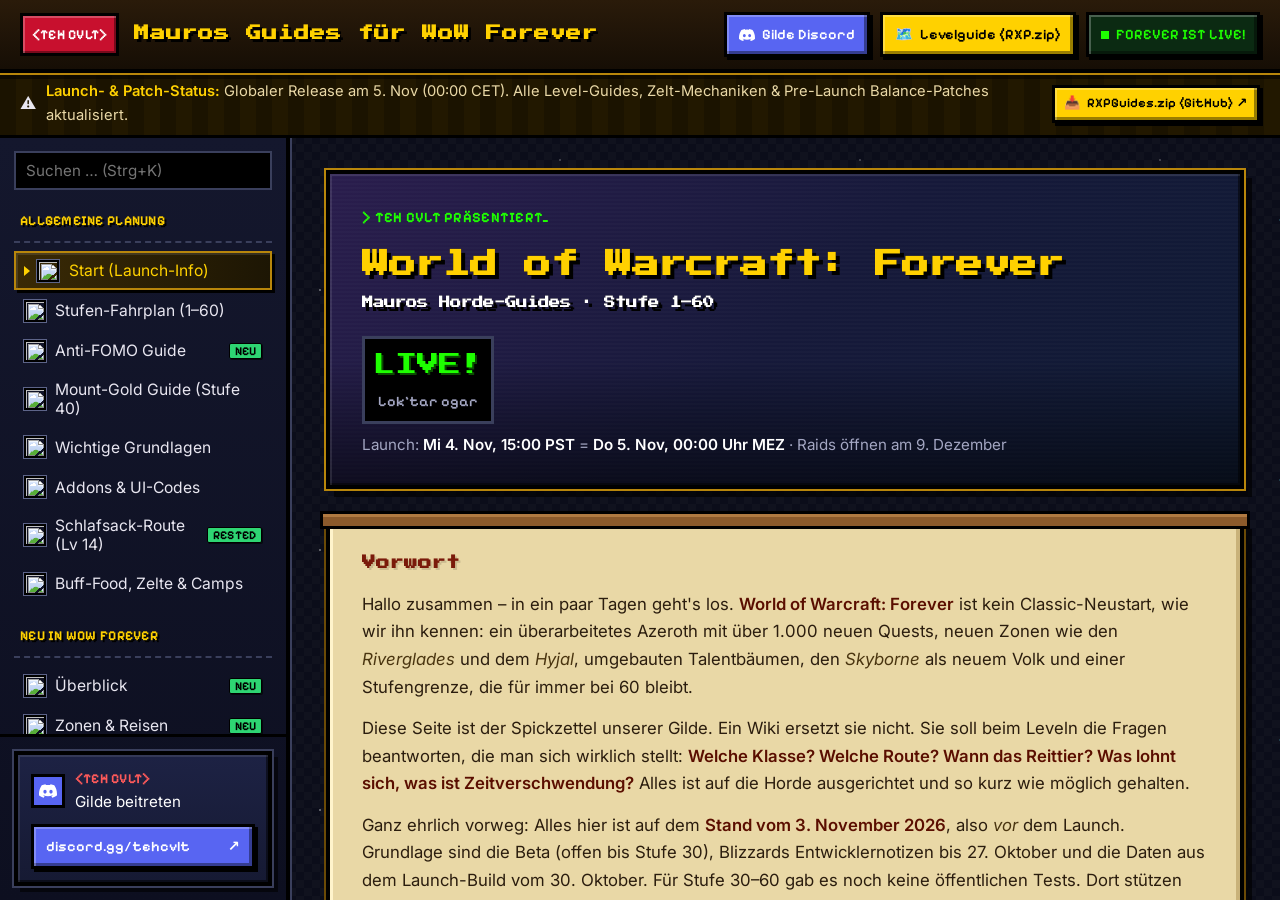
==== commit 78846a85: "Add files via upload" ====
--- a/index.html
+++ b/index.html
@@ -8,7 +8,7 @@
   <link rel="preconnect" href="https://fonts.googleapis.com">
   <link rel="preconnect" href="https://fonts.gstatic.com" crossorigin>
   <link href="https://fonts.googleapis.com/css2?family=Press+Start+2P&family=Pixelify+Sans:wght@500;600;700&family=Inter:wght@400;500;600;700&family=VT323&display=swap" rel="stylesheet">
-  <link rel="stylesheet" href="style.css?v=22">
+  <link rel="stylesheet" href="style.css?v=24">
 </head>
 <body class="dark-theme">
 
@@ -38,158 +38,158 @@
       </div>
     </div>
   </header>
-  <!-- Top Announcement Bar: Beta Disclaimer + Levelguide Download -->
-  <div class="top-announcement-bar">
-    <div class="top-announcement-content">
-      <div class="announcement-left">
-        <span class="announcement-icon">&#9888;&#65039;</span>
-        <span class="announcement-text"><strong>Launch- &amp; Patch-Status:</strong> Globaler Release am 5. Nov (00:00 CET). Alle Level-Guides, Zelt-Mechaniken &amp; Pre-Launch Balance-Patches aktualisiert.</span>
-      </div>
-      <div class="announcement-right">
-        <span class="rxp-pill-tag">&#128506;&#65039; In-Game Levelguide</span>
-        <a href="https://github.com/syqdur/foreverguides/blob/main/RXPGuides.zip" target="_blank" class="rxp-download-pill">
-          <span>&#128229;</span> RXPGuides.zip (GitHub) &#8599;
-        </a>
-      </div>
-    </div>
-  </div>
-
-  <!-- Main Container: Sidebar + Content -->
-  <div class="layout-wrapper">
-    <aside class="sidebar" id="sidebarNav">
-      <div class="sidebar-search">
-        <input id="siteSearch" type="search" placeholder="Suchen &hellip; (Strg+K)" autocomplete="off" aria-label="Guides durchsuchen">
-        <div class="search-results" id="searchResults" hidden></div>
-      </div>
-      <div class="sidebar-scrollable">
-        <div class="nav-group">
-          <span class="nav-heading">Allgemeine Planung</span>
-          <button class="nav-tab active" data-target="tab-home">
-            <img src="https://wow.zamimg.com/images/wow/icons/medium/inv_misc_book_11.jpg" class="wow-icon" alt=""> Start (Launch-Info)
-          </button>
-          <button class="nav-tab" data-target="tab-leveling">
-            <img src="https://wow.zamimg.com/images/wow/icons/medium/inv_misc_map02.jpg" class="wow-icon" alt=""> Stufen-Fahrplan (1&ndash;60)
-          </button>
-          <button class="nav-tab" data-target="tab-fomo">
-            <img src="https://wow.zamimg.com/images/wow/icons/medium/spell_holy_blessingofprotection.jpg" class="wow-icon" alt=""> Anti-FOMO Guide <span class="nav-new badge-green">NEU</span>
-          </button>
-          <button class="nav-tab" data-target="tab-gold">
-            <img src="https://wow.zamimg.com/images/wow/icons/medium/inv_misc_coin_02.jpg" class="wow-icon" alt=""> Mount-Gold Guide (Stufe 40)
-          </button>
-          <button class="nav-tab" data-target="tab-rules">
-            <img src="https://wow.zamimg.com/images/wow/icons/medium/spell_lightning_lightningbolt01.jpg" class="wow-icon" alt=""> Wichtige Grundlagen
-          </button>
-          <button class="nav-tab" data-target="tab-addons">
-            <img src="https://wow.zamimg.com/images/wow/icons/medium/inv_misc_enggizmos_17.jpg" class="wow-icon" alt=""> Addons &amp; UI-Codes
-          </button>
-          <button class="nav-tab" data-target="tab-sleepingbag">
-            <img src="https://wow.zamimg.com/images/wow/icons/medium/inv_misc_bag_10.jpg" class="wow-icon" alt=""> Schlafsack-Route (Lv 14) <span class="nav-new badge-green">RESTED</span>
-          </button>
-          <button class="nav-tab" data-target="tab-buffs">
-            <img src="https://wow.zamimg.com/images/wow/icons/medium/inv_misc_food_15.jpg" class="wow-icon" alt=""> Buff-Food, Zelte &amp; Camps
-          </button>
-        </div>
-
-        <div class="nav-group">
-          <span class="nav-heading">Neu in WoW Forever</span>
-          <button class="nav-tab" data-target="tab-forever:overview">
-            <img src="https://wow.zamimg.com/images/wow/icons/medium/spell_nature_cyclone.jpg" class="wow-icon" alt=""> &Uuml;berblick <span class="nav-new badge-green">NEU</span>
-          </button>
-          <button class="nav-tab" data-target="tab-forever:zones">
-            <img src="https://wow.zamimg.com/images/wow/icons/medium/inv_misc_map02.jpg" class="wow-icon" alt=""> Zonen &amp; Reisen <span class="nav-new badge-green">NEU</span>
-          </button>
-          <button class="nav-tab" data-target="tab-forever:dungeons">
-            <img src="https://wow.zamimg.com/images/wow/icons/medium/inv_misc_head_dragon_black.jpg" class="wow-icon" alt=""> Dungeons &amp; Raids
-          </button>
-          <button class="nav-tab" data-target="tab-forever:races">
-            <img src="https://wow.zamimg.com/images/wow/icons/medium/achievement_character_orc_male.jpg" class="wow-icon" alt=""> V&ouml;lker (Skyborne) <span class="nav-new badge-green">NEU</span>
-          </button>
-          <button class="nav-tab" data-target="tab-forever:classes">
-            <img src="https://wow.zamimg.com/images/wow/icons/medium/achievement_general.jpg" class="wow-icon" alt=""> Klassen-Anpassungen
-          </button>
-          <button class="nav-tab" data-target="tab-forever:quests">
-            <img src="https://wow.zamimg.com/images/wow/icons/medium/inv_axe_09.jpg" class="wow-icon" alt=""> Klassenquests <span class="nav-new badge-green">NEU</span>
-          </button>
-          <button class="nav-tab" data-target="tab-forever:systems">
-            <img src="https://wow.zamimg.com/images/wow/icons/medium/inv_misc_gear_01.jpg" class="wow-icon" alt=""> Systeme &amp; Berufe
-          </button>
-          <button class="nav-tab" data-target="tab-forever:pvp">
-            <img src="https://wow.zamimg.com/images/wow/icons/medium/inv_bannerpvp_01.jpg" class="wow-icon" alt=""> PvP
-          </button>
-        </div>
-
-        <div class="nav-group">
-          <span class="nav-heading">Klassen-Leitf&auml;den (Leveling)</span>
-          <button class="nav-tab" data-target="tab-ranking">
-            <img src="https://wow.zamimg.com/images/wow/icons/medium/inv_misc_trophy_argent.jpg" class="wow-icon" alt=""> Ranking &amp; Tier-List <span class="nav-new badge-gold">TIERLIST</span>
-          </button>
-          <button class="nav-tab" data-target="tab-classes">
-            <img src="https://wow.zamimg.com/images/wow/icons/medium/achievement_general.jpg" class="wow-icon" alt=""> Alle Klassen (&Uuml;bersicht)
-          </button>
-          <button class="nav-tab" data-target="tab-paladin">
-            <img src="https://wow.zamimg.com/images/wow/icons/medium/classicon_paladin.jpg" class="wow-icon" alt=""> Paladin (Untot) <span class="nav-new badge-green">NEU</span>
-          </button>
-          <button class="nav-tab" data-target="tab-hunter">
-            <img src="https://wow.zamimg.com/images/wow/icons/medium/classicon_hunter.jpg" class="wow-icon" alt=""> J&auml;ger (Hunter)
-          </button>
-          <button class="nav-tab" data-target="tab-warlock">
-            <img src="https://wow.zamimg.com/images/wow/icons/medium/classicon_warlock.jpg" class="wow-icon" alt=""> Hexenmeister (Warlock)
-          </button>
-          <button class="nav-tab" data-target="tab-mage">
-            <img src="https://wow.zamimg.com/images/wow/icons/medium/classicon_mage.jpg" class="wow-icon" alt=""> Magier (Mage)
-          </button>
-          <button class="nav-tab" data-target="tab-shaman">
-            <img src="https://wow.zamimg.com/images/wow/icons/medium/classicon_shaman.jpg" class="wow-icon" alt=""> Schamane (Shaman)
-          </button>
-          <button class="nav-tab" data-target="tab-druid">
-            <img src="https://wow.zamimg.com/images/wow/icons/medium/classicon_druid.jpg" class="wow-icon" alt=""> Druide (Druid)
-          </button>
-          <button class="nav-tab" data-target="tab-rogue">
-            <img src="https://wow.zamimg.com/images/wow/icons/medium/classicon_rogue.jpg" class="wow-icon" alt=""> Schurke (Rogue)
-          </button>
-          <button class="nav-tab" data-target="tab-priest">
-            <img src="https://wow.zamimg.com/images/wow/icons/medium/classicon_priest.jpg" class="wow-icon" alt=""> Priester (Priest)
-          </button>
-          <button class="nav-tab" data-target="tab-warrior">
-            <img src="https://wow.zamimg.com/images/wow/icons/medium/classicon_warrior.jpg" class="wow-icon" alt=""> Krieger (Warrior)
-          </button>
-        </div>
-
-        <div class="nav-group">
-          <span class="nav-heading">Patches &amp; Changelog</span>
-          <button class="nav-tab" data-target="tab-news">
-            <img src="https://wow.zamimg.com/images/wow/icons/medium/inv_scroll_03.jpg" class="wow-icon" alt=""> Was ist neu (Launch-Patches) <span class="nav-new badge-green">2. NOV</span>
-          </button>
-          <button class="nav-tab" data-target="tab-patchnotes">
-            <img src="https://wow.zamimg.com/images/wow/icons/medium/inv_misc_pocketwatch_01.jpg" class="wow-icon" alt=""> Live-Patchnotes <span class="nav-new badge-red">LIVE</span>
-          </button>
-          <button class="nav-tab" data-target="tab-changelog">
-            <img src="https://wow.zamimg.com/images/wow/icons/medium/inv_misc_note_01.jpg" class="wow-icon" alt=""> Seiten-Changelog <span class="nav-new badge-gold">v3.5</span>
-          </button>
-        </div>
-      </div>
-
-      <!-- Sidebar Bottom: Fixed Discord Guild Box (Unten Links) -->
-      <div class="sidebar-footer">
-        <div class="sidebar-discord-box">
-          <div class="discord-box-header">
-            <div class="discord-icon-badge">
-              <svg class="discord-svg" viewBox="0 0 24 24" width="18" height="18" fill="currentColor">
-                <path d="M20.317 4.37a19.791 19.791 0 0 0-4.885-1.515.074.074 0 0 0-.079.037c-.21.375-.444.864-.608 1.25a18.27 18.27 0 0 0-5.487 0 12.64 12.64 0 0 0-.617-1.25.077.077 0 0 0-.079-.037A19.736 19.736 0 0 0 3.677 4.37a.07.07 0 0 0-.032.027C.533 9.046-.32 13.58.099 18.057a.082.082 0 0 0 .031.057 19.9 19.9 0 0 0 5.993 3.03.078.078 0 0 0 .084-.028c.462-.63.874-1.295 1.226-1.994.021-.041.001-.09-.041-.106a13.107 13.107 0 0 1-1.872-.892.077.077 0 0 1-.008-.128 10.2 10.2 0 0 0 .372-.292.074.074 0 0 1 .077-.01c3.929 1.793 8.18 1.793 12.061 0a.074.074 0 0 1 .078.01c.12.098.246.198.373.292a.077.077 0 0 1-.006.127 12.299 12.299 0 0 1-1.873.894.077.077 0 0 0-.041.107c.36.698.772 1.362 1.225 1.993a.076.076 0 0 0 .084.028 19.839 19.839 0 0 0 6.002-3.03.077.077 0 0 0 .032-.054c.5-5.177-.838-9.674-3.549-13.66a.061.061 0 0 0-.031-.028zM8.02 15.33c-1.183 0-2.157-1.085-2.157-2.419 0-1.333.956-2.419 2.157-2.419 1.21 0 2.176 1.096 2.157 2.42 0 1.333-.956 2.418-2.157 2.418zm7.975 0c-1.183 0-2.157-1.085-2.157-2.419 0-1.333.955-2.419 2.157-2.419 1.21 0 2.176 1.096 2.157 2.42 0 1.333-.946 2.418-2.157 2.418z"/>
-              </svg>
-            </div>
-            <div class="discord-info">
-              <span class="discord-guild-tag">&lt;TEH CVLT&gt;</span>
-              <span class="discord-headline">Gilde beitreten</span>
-            </div>
-          </div>
-          <a href="https://discord.gg/tehcvlt" target="_blank" rel="noopener noreferrer" class="discord-cta-btn" title="Gilden-Discord beitreten">
-            <span>discord.gg/tehcvlt</span>
-            <span class="arrow">&#8599;</span>
-          </a>
-        </div>
-      </div>
-    </aside>
+  <!-- Top Announcement Bar: Beta Disclaimer + Levelguide Download -->
+  <div class="top-announcement-bar">
+    <div class="top-announcement-content">
+      <div class="announcement-left">
+        <span class="announcement-icon">&#9888;&#65039;</span>
+        <span class="announcement-text"><strong>Launch- &amp; Patch-Status:</strong> Globaler Release am 5. Nov (00:00 CET). Alle Level-Guides, Zelt-Mechaniken &amp; Pre-Launch Balance-Patches aktualisiert.</span>
+      </div>
+      <div class="announcement-right">
+        <span class="rxp-pill-tag">&#128506;&#65039; In-Game Levelguide</span>
+        <a href="https://github.com/syqdur/foreverguides/blob/main/RXPGuides.zip" target="_blank" class="rxp-download-pill">
+          <span>&#128229;</span> RXPGuides.zip (GitHub) &#8599;
+        </a>
+      </div>
+    </div>
+  </div>
+
+  <!-- Main Container: Sidebar + Content -->
+  <div class="layout-wrapper">
+    <aside class="sidebar" id="sidebarNav">
+      <div class="sidebar-search">
+        <input id="siteSearch" type="search" placeholder="Suchen &hellip; (Strg+K)" autocomplete="off" aria-label="Guides durchsuchen">
+        <div class="search-results" id="searchResults" hidden></div>
+      </div>
+      <div class="sidebar-scrollable">
+        <div class="nav-group">
+          <span class="nav-heading">Allgemeine Planung</span>
+          <button class="nav-tab active" data-target="tab-home">
+            <img src="https://wow.zamimg.com/images/wow/icons/medium/inv_misc_book_11.jpg" class="wow-icon" alt=""> Start (Launch-Info)
+          </button>
+          <button class="nav-tab" data-target="tab-leveling">
+            <img src="https://wow.zamimg.com/images/wow/icons/medium/inv_misc_map02.jpg" class="wow-icon" alt=""> Stufen-Fahrplan (1&ndash;60)
+          </button>
+          <button class="nav-tab" data-target="tab-fomo">
+            <img src="https://wow.zamimg.com/images/wow/icons/medium/spell_holy_blessingofprotection.jpg" class="wow-icon" alt=""> Anti-FOMO Guide <span class="nav-new badge-green">NEU</span>
+          </button>
+          <button class="nav-tab" data-target="tab-gold">
+            <img src="https://wow.zamimg.com/images/wow/icons/medium/inv_misc_coin_02.jpg" class="wow-icon" alt=""> Mount-Gold Guide (Stufe 40)
+          </button>
+          <button class="nav-tab" data-target="tab-rules">
+            <img src="https://wow.zamimg.com/images/wow/icons/medium/spell_lightning_lightningbolt01.jpg" class="wow-icon" alt=""> Wichtige Grundlagen
+          </button>
+          <button class="nav-tab" data-target="tab-addons">
+            <img src="https://wow.zamimg.com/images/wow/icons/medium/inv_misc_enggizmos_17.jpg" class="wow-icon" alt=""> Addons &amp; UI-Codes
+          </button>
+          <button class="nav-tab" data-target="tab-sleepingbag">
+            <img src="https://wow.zamimg.com/images/wow/icons/medium/inv_misc_bag_10.jpg" class="wow-icon" alt=""> Schlafsack-Route (Lv 14) <span class="nav-new badge-green">RESTED</span>
+          </button>
+          <button class="nav-tab" data-target="tab-buffs">
+            <img src="https://wow.zamimg.com/images/wow/icons/medium/inv_misc_food_15.jpg" class="wow-icon" alt=""> Buff-Food, Zelte &amp; Camps
+          </button>
+        </div>
+
+        <div class="nav-group">
+          <span class="nav-heading">Neu in WoW Forever</span>
+          <button class="nav-tab" data-target="tab-forever:overview">
+            <img src="https://wow.zamimg.com/images/wow/icons/medium/spell_nature_cyclone.jpg" class="wow-icon" alt=""> &Uuml;berblick <span class="nav-new badge-green">NEU</span>
+          </button>
+          <button class="nav-tab" data-target="tab-forever:zones">
+            <img src="https://wow.zamimg.com/images/wow/icons/medium/inv_misc_map02.jpg" class="wow-icon" alt=""> Zonen &amp; Reisen <span class="nav-new badge-green">NEU</span>
+          </button>
+          <button class="nav-tab" data-target="tab-forever:dungeons">
+            <img src="https://wow.zamimg.com/images/wow/icons/medium/inv_misc_head_dragon_black.jpg" class="wow-icon" alt=""> Dungeons &amp; Raids
+          </button>
+          <button class="nav-tab" data-target="tab-forever:races">
+            <img src="https://wow.zamimg.com/images/wow/icons/medium/achievement_character_orc_male.jpg" class="wow-icon" alt=""> V&ouml;lker (Skyborne) <span class="nav-new badge-green">NEU</span>
+          </button>
+          <button class="nav-tab" data-target="tab-forever:classes">
+            <img src="https://wow.zamimg.com/images/wow/icons/medium/achievement_general.jpg" class="wow-icon" alt=""> Klassen-Anpassungen
+          </button>
+          <button class="nav-tab" data-target="tab-forever:quests">
+            <img src="https://wow.zamimg.com/images/wow/icons/medium/inv_axe_09.jpg" class="wow-icon" alt=""> Klassenquests <span class="nav-new badge-green">NEU</span>
+          </button>
+          <button class="nav-tab" data-target="tab-forever:systems">
+            <img src="https://wow.zamimg.com/images/wow/icons/medium/inv_misc_gear_01.jpg" class="wow-icon" alt=""> Systeme &amp; Berufe
+          </button>
+          <button class="nav-tab" data-target="tab-forever:pvp">
+            <img src="https://wow.zamimg.com/images/wow/icons/medium/inv_bannerpvp_01.jpg" class="wow-icon" alt=""> PvP
+          </button>
+        </div>
+
+        <div class="nav-group">
+          <span class="nav-heading">Klassen-Leitf&auml;den (Leveling)</span>
+          <button class="nav-tab" data-target="tab-ranking">
+            <img src="https://wow.zamimg.com/images/wow/icons/medium/inv_misc_trophy_argent.jpg" class="wow-icon" alt=""> Ranking &amp; Tier-List <span class="nav-new badge-gold">TIERLIST</span>
+          </button>
+          <button class="nav-tab" data-target="tab-classes">
+            <img src="https://wow.zamimg.com/images/wow/icons/medium/achievement_general.jpg" class="wow-icon" alt=""> Alle Klassen (&Uuml;bersicht)
+          </button>
+          <button class="nav-tab" data-target="tab-paladin">
+            <img src="https://wow.zamimg.com/images/wow/icons/medium/classicon_paladin.jpg" class="wow-icon" alt=""> Paladin (Untot) <span class="nav-new badge-green">NEU</span>
+          </button>
+          <button class="nav-tab" data-target="tab-hunter">
+            <img src="https://wow.zamimg.com/images/wow/icons/medium/classicon_hunter.jpg" class="wow-icon" alt=""> J&auml;ger (Hunter)
+          </button>
+          <button class="nav-tab" data-target="tab-warlock">
+            <img src="https://wow.zamimg.com/images/wow/icons/medium/classicon_warlock.jpg" class="wow-icon" alt=""> Hexenmeister (Warlock)
+          </button>
+          <button class="nav-tab" data-target="tab-mage">
+            <img src="https://wow.zamimg.com/images/wow/icons/medium/classicon_mage.jpg" class="wow-icon" alt=""> Magier (Mage)
+          </button>
+          <button class="nav-tab" data-target="tab-shaman">
+            <img src="https://wow.zamimg.com/images/wow/icons/medium/classicon_shaman.jpg" class="wow-icon" alt=""> Schamane (Shaman)
+          </button>
+          <button class="nav-tab" data-target="tab-druid">
+            <img src="https://wow.zamimg.com/images/wow/icons/medium/classicon_druid.jpg" class="wow-icon" alt=""> Druide (Druid)
+          </button>
+          <button class="nav-tab" data-target="tab-rogue">
+            <img src="https://wow.zamimg.com/images/wow/icons/medium/classicon_rogue.jpg" class="wow-icon" alt=""> Schurke (Rogue)
+          </button>
+          <button class="nav-tab" data-target="tab-priest">
+            <img src="https://wow.zamimg.com/images/wow/icons/medium/classicon_priest.jpg" class="wow-icon" alt=""> Priester (Priest)
+          </button>
+          <button class="nav-tab" data-target="tab-warrior">
+            <img src="https://wow.zamimg.com/images/wow/icons/medium/classicon_warrior.jpg" class="wow-icon" alt=""> Krieger (Warrior)
+          </button>
+        </div>
+
+        <div class="nav-group">
+          <span class="nav-heading">Patches &amp; Changelog</span>
+          <button class="nav-tab" data-target="tab-news">
+            <img src="https://wow.zamimg.com/images/wow/icons/medium/inv_scroll_03.jpg" class="wow-icon" alt=""> Was ist neu (Launch-Patches) <span class="nav-new badge-green">2. NOV</span>
+          </button>
+          <button class="nav-tab" data-target="tab-patchnotes">
+            <img src="https://wow.zamimg.com/images/wow/icons/medium/inv_misc_pocketwatch_01.jpg" class="wow-icon" alt=""> Live-Patchnotes <span class="nav-new badge-red">LIVE</span>
+          </button>
+          <button class="nav-tab" data-target="tab-changelog">
+            <img src="https://wow.zamimg.com/images/wow/icons/medium/inv_misc_note_01.jpg" class="wow-icon" alt=""> Seiten-Changelog <span class="nav-new badge-gold">v3.5</span>
+          </button>
+        </div>
+      </div>
+
+      <!-- Sidebar Bottom: Fixed Discord Guild Box (Unten Links) -->
+      <div class="sidebar-footer">
+        <div class="sidebar-discord-box">
+          <div class="discord-box-header">
+            <div class="discord-icon-badge">
+              <svg class="discord-svg" viewBox="0 0 24 24" width="18" height="18" fill="currentColor">
+                <path d="M20.317 4.37a19.791 19.791 0 0 0-4.885-1.515.074.074 0 0 0-.079.037c-.21.375-.444.864-.608 1.25a18.27 18.27 0 0 0-5.487 0 12.64 12.64 0 0 0-.617-1.25.077.077 0 0 0-.079-.037A19.736 19.736 0 0 0 3.677 4.37a.07.07 0 0 0-.032.027C.533 9.046-.32 13.58.099 18.057a.082.082 0 0 0 .031.057 19.9 19.9 0 0 0 5.993 3.03.078.078 0 0 0 .084-.028c.462-.63.874-1.295 1.226-1.994.021-.041.001-.09-.041-.106a13.107 13.107 0 0 1-1.872-.892.077.077 0 0 1-.008-.128 10.2 10.2 0 0 0 .372-.292.074.074 0 0 1 .077-.01c3.929 1.793 8.18 1.793 12.061 0a.074.074 0 0 1 .078.01c.12.098.246.198.373.292a.077.077 0 0 1-.006.127 12.299 12.299 0 0 1-1.873.894.077.077 0 0 0-.041.107c.36.698.772 1.362 1.225 1.993a.076.076 0 0 0 .084.028 19.839 19.839 0 0 0 6.002-3.03.077.077 0 0 0 .032-.054c.5-5.177-.838-9.674-3.549-13.66a.061.061 0 0 0-.031-.028zM8.02 15.33c-1.183 0-2.157-1.085-2.157-2.419 0-1.333.956-2.419 2.157-2.419 1.21 0 2.176 1.096 2.157 2.42 0 1.333-.956 2.418-2.157 2.418zm7.975 0c-1.183 0-2.157-1.085-2.157-2.419 0-1.333.955-2.419 2.157-2.419 1.21 0 2.176 1.096 2.157 2.42 0 1.333-.946 2.418-2.157 2.418z"/>
+              </svg>
+            </div>
+            <div class="discord-info">
+              <span class="discord-guild-tag">&lt;TEH CVLT&gt;</span>
+              <span class="discord-headline">Gilde beitreten</span>
+            </div>
+          </div>
+          <a href="https://discord.gg/tehcvlt" target="_blank" rel="noopener noreferrer" class="discord-cta-btn" title="Gilden-Discord beitreten">
+            <span>discord.gg/tehcvlt</span>
+            <span class="arrow">&#8599;</span>
+          </a>
+        </div>
+      </div>
+    </aside>
     <!-- Main Content Area -->
     <main class="content-panel">
 
@@ -235,7 +235,7 @@
           <h3>Schnellstart</h3>
           <div class="quick-links">
             <button class="quick-link" data-goto="tab-classes"><img src="https://wow.zamimg.com/images/wow/icons/medium/achievement_general.jpg" class="wow-icon" alt=""> Welche Klasse spielen?</button>
-                        <button class="quick-link" data-goto="tab-fomo"><img src="https://wow.zamimg.com/images/wow/icons/medium/spell_holy_blessingofprotection.jpg" class="wow-icon" alt=""> Anti-FOMO: Kein Stress</button>
+                        <button class="quick-link" data-goto="tab-fomo"><img src="https://wow.zamimg.com/images/wow/icons/medium/spell_holy_blessingofprotection.jpg" class="wow-icon" alt=""> Anti-FOMO: Kein Stress</button>
             <button class="quick-link" data-goto="tab-leveling"><img src="https://wow.zamimg.com/images/wow/icons/medium/inv_misc_map02.jpg" class="wow-icon" alt=""> Leveling 1–60</button>
             <button class="quick-link" data-goto="tab-buffs"><img src="https://wow.zamimg.com/images/wow/icons/medium/inv_misc_food_15.jpg" class="wow-icon" alt=""> Camp- & XP-Routine</button>
             <button class="quick-link" data-goto="tab-gold"><img src="https://wow.zamimg.com/images/wow/icons/medium/inv_misc_coin_02.jpg" class="wow-icon" alt=""> 100 Gold fürs Reittier</button>
@@ -758,7 +758,6 @@
                 <li><strong>Camping:</strong> Ab etwa Stufe 5 die Quest <em>„The Great Outdoors“</em> machen, damit schaltest du Lagerfeuer und Camp-Buffs frei.</li>
               </ul>
             </div>
-          </div>
 
           <div class="timeline-block">
             <div class="level-indicator">Stufe 10</div>
@@ -1332,208 +1331,244 @@
         </div>
       </section>
 
-              <!-- ================= ANTI-FOMO & CHILL-GUIDE ================= -->
-        <section id="tab-fomo" class="tab-pane">
-          <div class="pane-header">
-            <h2><img src="https://wow.zamimg.com/images/wow/icons/medium/spell_holy_blessingofprotection.jpg" class="wow-icon large" alt="Anti-FOMO"> Anti-FOMO &amp; Chill-Guide: Entspannt durch den Launch</h2>
-            <p class="pane-subtitle">Warum du absolut nichts verpasst, warum Schlaf mehr EP bringt als Grind und wie du den WoW Forever Serverstart mit maximalem Spa&szlig; und null Stress erlebst.</p>
-          </div>
-
-          <!-- Hero Highlight Card -->
-          <div class="card highlight-border" style="margin-bottom: 2rem;">
-            <div style="display: flex; align-items: center; gap: 0.75rem; margin-bottom: 0.75rem; flex-wrap: wrap;">
-              <span class="nav-new badge-green" style="font-size: 0.85rem; padding: 4px 8px;">LEITFADEN F&Uuml;R DEN KOPF</span>
-              <span style="color: var(--gold); font-family: var(--font-pixel); font-size: 0.85rem;">KEIN STRESS &bull; KEIN GRIND-ZWANG &bull; 100% GILDEN-CHILL</span>
-            </div>
-            <h3 style="color: var(--gold); margin-bottom: 0.75rem;">Atme tief durch: Du bist nicht zu sp&auml;t. Du verpasst gar nichts.</h3>
-            <p>Jeder Classic- und Fresh-Launch l&ouml;st denselben psychologischen Reflex aus: Twitch-Streamer streamen 24 Stunden am St&uuml;ck, im Discord prahlen die ersten Leute mit Stufe 25 nach der ersten Nacht, und pl&ouml;tzlich schleicht sich dieses nagende Gef&uuml;hl ein: <em>&bdquo;Ich falle zur&uuml;ck. Wenn ich jetzt schlafe oder zur Arbeit gehe, verliere ich den Anschluss.&ldquo;</em></p>
-            <p><strong>Die Wahrheit: Das ist eine v&ouml;llige Illusion.</strong> World of Warcraft: Forever ist kein 100-Meter-Sprint, sondern eine Langstrecke &uuml;ber viele Monate und Jahre. Nach vier Wochen fragt kein Mensch mehr, wer am Launch-Dienstag um 04:00 Uhr morgens auf Stufe 14 war. Wer sich stresst, brennt in Woche 2 v&ouml;llig aus. Wer entspannt spielt, hat Spa&szlig;, erreicht Stufe 60 und raidet monatelang mit Freunden.</p>
-          </div>
-
-          <!-- Kapitel 1: Die 6 gro&szlig;en FOMO-Mythen -->
-          <div class="guide-chapter">
-            <h3>Die 6 gro&szlig;en Launch-Mythen im Reality-Check</h3>
-            <div class="clean-grid">
-              <div class="card">
-                <h4 style="color: #ff6b6b; margin-bottom: 0.5rem;">&#10060; Mythos 1: &bdquo;Ich muss First Wave 60 sein, um raiden zu k&ouml;nnen.&ldquo;</h4>
-                <div class="notice green" style="padding: 0.75rem; margin-bottom: 0.75rem;">
-                  <strong>&#9989; Die Realit&auml;t:</strong> Phase 1 l&auml;uft monatelang. Molten Core und Onyxia werden jede Woche zur&uuml;ckgesetzt.
-                </div>
-                <p>Selbst die schnellsten Gilden k&ouml;nnen Raid-Instanzen nur einmal pro ID leeren. Auch &lt;TEH CVLT&gt; baut den Raid-Kader &uuml;ber 4 bis 8 Wochen kontinuierlich auf. Wenn du mit 3&ndash;5 Wochen Verz&ouml;gerung 60 wirst, profitierst du von eingespielten Gruppen, g&uuml;nstigeren Verzauberungen und wirst mit offenen Armen empfangen.</p>
-              </div>
-
-              <div class="card">
-                <h4 style="color: #ff6b6b; margin-bottom: 0.5rem;">&#10060; Mythos 2: &bdquo;Die Launch-Nacht durchmachen spart Zeit.&ldquo;</h4>
-                <div class="notice green" style="padding: 0.75rem; margin-bottom: 0.75rem;">
-                  <strong>&#9989; Die Realit&auml;t:</strong> Schlafentzug kostet mehr Zeit, als er bringt.
-                </div>
-                <p>Zwischen 00:00 und 05:00 Uhr morgens k&auml;mpfst du mit Server-Warteschlangen, m&ouml;glichen Hotfixes, Lag und 40 Spielern, die sich um dieselben Start-Eber kloppen. Wer sich um 23:00 Uhr ins Bett legt, 8 Stunden schl&auml;ft und morgens um 08:00 Uhr mit Kaffee einloggt, findet leere Zonen vor, klickt Quests in Sekunden weg und levelt mit vollen Kr&auml;ften doppelt so schnell.</p>
-              </div>
-
-              <div class="card">
-                <h4 style="color: #ff6b6b; margin-bottom: 0.5rem;">&#10060; Mythos 3: &bdquo;Die Wirtschaft rennt mir davon und ich werde arm.&ldquo;</h4>
-                <div class="notice green" style="padding: 0.75rem; margin-bottom: 0.75rem;">
-                  <strong>&#9989; Die Realit&auml;t:</strong> In den ersten 10 Tagen hat niemand Gold.
-                </div>
-                <p>Am Anfang hat kein Spieler fl&uuml;ssiges Gold. Seltene Rezepte und Materialien werden im Auktionshaus f&uuml;r ein paar Silber verramscht. Der echte Goldfluss beginnt erst in Woche 3 und 4, wenn die ersten 60er &Uuml;berschuss haben und Alchemie-Tr&auml;nke, Erze und Leder f&uuml;r Raids aufkaufen. Dein gesammeltes Kupfer, Zinn und Leder ist sp&auml;ter viel mehr wert!</p>
-              </div>
-
-              <div class="card">
-                <h4 style="color: #ff6b6b; margin-bottom: 0.5rem;">&#10060; Mythos 4: &bdquo;Ich muss jede Quest optimieren (Speedrun-Zwang).&ldquo;</h4>
-                <div class="notice green" style="padding: 0.75rem; margin-bottom: 0.75rem;">
-                  <strong>&#9989; Die Realit&auml;t:</strong> Guides sind Kompasse, keine Gef&auml;ngnisse.
-                </div>
-                <p>Levelguide-Addons wie RXP Guides zeigen den theoretisch schnellsten Pfad. Wenn aber 15 Leute vor einem Boss-Mob warten oder eine Quest dich nervt: <strong>Brich sie sofort ab!</strong> Drei Mobs am Wegesrand t&ouml;ten bringt genau so viel Erfahrung wie 20 Minuten Warten auf einen Quest-Respawn.</p>
-              </div>
-
-              <div class="card">
-                <h4 style="color: #ff6b6b; margin-bottom: 0.5rem;">&#10060; Mythos 5: &bdquo;Dungeon-Spamming ist Pflicht.&ldquo;</h4>
-                <div class="notice green" style="padding: 0.75rem; margin-bottom: 0.75rem;">
-                  <strong>&#9989; Die Realit&auml;t:</strong> In WoW Forever wurden Dungeon-Quests um 50% XP generft.
-                </div>
-                <p>Seit den Beta-Anpassungen geben Dungeon-Quests nur noch die H&auml;lfte der fr&uuml;heren Bonus-XP. Jede Instanz <strong>einmal</strong> f&uuml;r alle Quests und blaue Waffen zu besuchen ist genial &ndash; stundenlanges Spammen ist mental erm&uuml;dend und &uuml;berhaupt nicht n&ouml;tig.</p>
-              </div>
-
-              <div class="card">
-                <h4 style="color: #ff6b6b; margin-bottom: 0.5rem;">&#10060; Mythos 6: &bdquo;Wenn ich auslogge, verliere ich meinen Fortschritt.&ldquo;</h4>
-                <div class="notice green" style="padding: 0.75rem; margin-bottom: 0.75rem;">
-                  <strong>&#9989; Die Realit&auml;t:</strong> Rested XP l&auml;dt sich w&auml;hrenddessen kontinuierlich auf!
-                </div>
-                <p>Wer ausloggt, verliert keine Zeit, sondern sammelt wertvolle <strong>200% Erholungs-XP</strong>. Das Spiel belohnt deine Auszeit direkt bei deinem n&auml;chsten Login mit doppelten Kill-Erfahrungspunkten.</p>
-              </div>
-            </div>
-          </div>
-
-          <!-- Kapitel 2: Mechaniken, die FÃœR dich arbeiten -->
-          <div class="guide-chapter">
-            <h3>Die 3 Spielmechaniken, die f&uuml;r dein Wohlbefinden arbeiten</h3>
-            <div class="timeline-container">
-
-              <div class="timeline-block highlight-block">
-                <div class="level-indicator" style="background:#1b4332; border-color:#2d6a4f; color:#74c69d;">
-                  RESTED XP<br><span>+100% Kill-Bonus</span>
-                </div>
-                <div class="timeline-body">
-                  <h4 style="color: #74c69d;">1. Der eingebaute Aufhol-Mechanismus: Erholungs-XP</h4>
-                  <p>WoW hat das Erholungssystem genau f&uuml;r Berufst&auml;tige und Gelegenheitsspieler entwickelt. Wenn du deinen Charakter in einem Gasthaus, einer Hauptstadt oder mit dem Gem&uuml;tlichen Schlafsack ausloggst, f&uuml;llt sich der XP-Balken blau.</p>
-                  <ul>
-                    <li><strong>Der Effekt:</strong> F&uuml;r jeden Mob-Kill erh&auml;ltst du <strong>doppelte Erfahrung (200%)</strong>.</li>
-                    <li><strong>Die Mathematik:</strong> 1 Tag Auszeit = ca. 1 bis 1,5 Stunden Leveln mit maximalem Doppel-Tempo. Du holst die Pause beim n&auml;chsten Einloggen in Rekordzeit wieder auf!</li>
-                  </ul>
-                </div>
-              </div>
-
-              <div class="timeline-block highlight-block">
-                <div class="level-indicator" style="background:#2b1d42; border-color:#5c3d8d; color:#c77dff;">
-                  ANTI-STAU<br><span>Freie Zonen</span>
-                </div>
-                <div class="timeline-body">
-                  <h4 style="color: #c77dff;">2. Der &bdquo;Gegen-den-Strom&ldquo;-Effekt</h4>
-                  <p>Die sogenannte &bdquo;Leveling-Welle&ldquo; w&auml;lzt sich wie ein Heuschreckenschwarm &uuml;ber die Server: Am Tag 1 im Brachland und Silberwald, an Tag 3 im Steinkrallengebirge, an Tag 5 im Schlingendorntal (Stranglethorn).</p>
-                  <ul>
-                    <li>Wenn du 2&ndash;3 Tage versetzt oder in gem&auml;chlichem Tempo l&auml;ufst, sind die Startgebiete und Quest-Spots <strong>v&ouml;llig frei</strong>.</li>
-                    <li>Kein Tag-Kampf, keine Respawn-Wartezeiten, keine Ganker im Schlingendorntal. Deine reale Spielzeit pro Level halbiert sich oft, weil du ungest&ouml;rt durchziehen kannst.</li>
-                  </ul>
-                </div>
-              </div>
-
-              <div class="timeline-block highlight-block">
-                <div class="level-indicator" style="background:#4a3800; border-color:#806000; color:#ffd166;">
-                  INSTANT-POST<br><span>Null Inventar-Stress</span>
-                </div>
-                <div class="timeline-body">
-                  <h4 style="color: #ffd166;">3. Sofortige Bankpost in WoW Forever</h4>
-                  <p>In Forever kommt Post zwischen eigenen Charakteren <strong>sofort ohne eine Minute Wartezeit</strong> an. Das eliminiert den gr&ouml;&szlig;ten Alltags-Frustfaktor beim Leveln: das st&auml;ndig volle Inventar.</p>
-                  <ul>
-                    <li>Stelle direkt auf Level 1 einen Bank-Alt in Orgrimmar oder Donnerfels zwischen Bank, Briefkasten und AH ab.</li>
-                    <li>Sobald deine Taschen voll sind: Zum n&auml;chsten Briefkasten laufen, alles (Erze, Kr&auml;uter, Stoffe, Greens) an deinen Bank-Twink mailen und sofort ohne Taschen-Mikromanagement weiterziehen.</li>
-                    <li>Kein st&auml;ndiges Gr&uuml;beln: <em>&bdquo;Was werfe ich jetzt weg?&ldquo;</em> &ndash; Dein Kopf bleibt v&ouml;llig frei.</li>
-                  </ul>
-                </div>
-              </div>
-
-            </div>
-          </div>
-
-          <!-- Kapitel 3: Die konkreten Anti-Stress-Taktiken -->
-          <div class="guide-chapter">
-            <h3>Konkrete Taktiken f&uuml;r eine entspannte Launch-Woche</h3>
-            <div class="clean-grid">
-
-              <div class="card">
-                <h4>1. Die 60/5-Regel f&uuml;r K&ouml;rper &amp; Geist</h4>
-                <p>Stelle dir einen leisen Wecker oder Timer: Nach jeweils 60 Minuten stehst du f&uuml;r 5 Minuten auf. Geh ans Fenster, atme tief durch, trink ein gro&szlig;es Glas Wasser und dehne Schultern und Nacken. Du wirst merken, dass du nach Stunden noch viel wacher bist und weniger dumme Fehler (Mob-Pulls, Tode) machst.</p>
-              </div>
-
-              <div class="card">
-                <h4>2. Die &bdquo;3-Minuten-Spawn-Regel&ldquo;</h4>
-                <p>Kommst du an eine Quest und siehst 8 Spieler um den Spawn-Punkt eines Bosses stehen? <strong>Warte maximal 3 Minuten!</strong> Schlie&szlig;e dich kurz zur Gruppe zusammen. Klappt es nicht sofort: Quest abbrechen, weiterreiten. Zeit ist zu wertvoll, um sie mit Frust &uuml;ber Spawn-Camper zu vergeuden.</p>
-              </div>
-
-              <div class="card">
-                <h4>3. Schalte toxische Channels stumm</h4>
-                <p>Der globale <code>/allgemein</code> oder <code>/world</code> Chat zum Launch ist voll von Hektik, &bdquo;LFM GO GO GO&ldquo;, DPS-Meter-Geschrei und Spam. Geh in die Chat-Optionen und deaktiviere diese Kan&auml;le einfach f&uuml;r die ersten Tage. Konzentriere dich auf deinen Gilden-Chat und den Sprachkanal im Discord.</p>
-              </div>
-
-              <div class="card">
-                <h4>4. Kein Vergleich mit Fulltime-Streamern</h4>
-                <p>Twitch-Streamer spielen 16 bis 20 Stunden t&auml;glich, weil sie daf&uuml;r bezahlt werden &ndash; es ist ihr Vollzeit-Beruf mit Sponsoren und Zuschauern. Dein WoW-Account ist deine Freizeit, dein Ausgleich und dein Hobby. Wer Freizeit wie einen Job behandelt, verliert den Spa&szlig;.</p>
-              </div>
-
-              <div class="card">
-                <h4>5. Schlaf ist der st&auml;rkste Buff im Spiel</h4>
-                <p>Kein Trank, kein Fl&auml;schchen und kein Food-Buff &uuml;bertrifft 7 bis 8 Stunden erholsamen Schlaf. Nach einer durchgemachten Nacht sinkt deine Reaktionszeit um 50%, du verl&auml;ufst dich, stirbst an unn&ouml;tigen Mobs und verlierst die Geduld. Geh ins Bett, wenn du m&uuml;de bist!</p>
-              </div>
-
-              <div class="card">
-                <h4>6. Genie&szlig;e die Reise (Der Classic-Spirit)</h4>
-                <p>Classic zeichnet sich durch die lebendige Welt aus: Die Atmosph&auml;re im Silberwald, der Sonnenuntergang im Brachland, das gemeinsame &Uuml;berleben mit fremden Spielern am Wegesrand. Leveln ist kein l&auml;stiges &Uuml;bel vor dem &bdquo;echten Spiel&ldquo; &ndash; <strong>das Leveln IST das Spiel!</strong></p>
-              </div>
-
-            </div>
-          </div>
-
-          <!-- Kapitel 4: Die TEH CVLT Gilden-Charta -->
-          <div class="guide-chapter">
-            <h3>Die &lt;TEH CVLT&gt; Gilden-Philosophie (Unser Versprechen)</h3>
-            <div class="card highlight-border" style="background: rgba(88, 101, 242, 0.08); border-color: #5865f2;">
-              <div style="display: flex; gap: 1rem; align-items: flex-start;">
-                <div style="font-size: 2.2rem; line-height: 1;">&#128737;&#65039;</div>
-                <div>
-                  <h4 style="color: #8ea1e1; margin-bottom: 0.5rem;">Du bist bei uns sicher: Kein Leistungsdruck, kein Rauswurf, keine Hektik</h4>
-                  <p>In der Gilde <strong>&lt;TEH CVLT&gt;</strong> haben wir eine glasklare Haltung zum Server-Start von WoW Forever:</p>
-                  <ul style="margin-top: 0.75rem;">
-                    <li><strong>Kein Level-Druck:</strong> Niemand wird gefragt, warum er nach 2 Wochen noch Stufe 28 ist. Jeder hat Familie, Beruf, Studium und ein reales Leben.</li>
-                    <li><strong>Dungeons mit Spa&szlig;:</strong> Wir laufen Instanzen gemeinsam, erkl&auml;ren Neulingen die Boss-Mechaniken und lassen uns Zeit f&uuml;r Quests und Loot &ndash; ohne toxische &bdquo;Gogo-Mentalit&auml;t&ldquo;.</li>
-                    <li><strong>Gegenseitige Hilfe:</strong> Brauchst du Hilfe bei deiner Hexenmeister-, Schamanen-, Paladin- oder Krieger-Klassenquest? Im Gilden-Chat und auf Discord findet sich immer jemand, der gerne mit anpackt.</li>
-                    <li><strong>Gemeinsam auf 60:</strong> Auch wer erst sp&auml;ter Stufe 60 erreicht, wird voll in die Raid-Vorbereitung (Onyxia-Pre-Quest, Dungeons, Berufe) integriert.</li>
-                  </ul>
-                  <div style="margin-top: 1rem;">
-                    <a href="https://discord.gg/tehcvlt" target="_blank" rel="noopener noreferrer" class="discord-cta-btn" style="display: inline-flex; align-items: center; gap: 0.5rem; text-decoration: none; padding: 8px 16px;">
-                      <span>Tritt unserem Discord bei: discord.gg/tehcvlt</span>
-                      <span class="arrow">&#8599;</span>
-                    </a>
-                  </div>
-                </div>
-              </div>
-            </div>
-          </div>
-
-          <!-- Kapitel 5: Notfall-Checkliste -->
-          <div class="guide-chapter">
-            <h3>Notfall-Checkliste: Was tun, wenn dich doch die Hektik packt?</h3>
-            <div class="notice amber" style="margin-bottom: 1.5rem;">
-              <h4 style="margin-top: 0; color: #ffd166;">&#9888;&#65039; 4-Schritte-Reset f&uuml;r deinen Kopf:</h4>
-              <ol style="margin-bottom: 0; padding-left: 1.25rem;">
-                <li style="margin-bottom: 0.5rem;"><strong>Ruhestein dr&uuml;cken:</strong> Teleportiere dich sofort ins n&auml;chste Gasthaus.</li>
-                <li style="margin-bottom: 0.5rem;"><strong>Charakter ausloggen:</strong> Schlie&szlig;e das Spiel. Der Erholungsbalken beginnt ab der ersten Sekunde f&uuml;r dich zu arbeiten.</li>
-                <li style="margin-bottom: 0.5rem;"><strong>15 Minuten Abstand:</strong> Mach das Fenster auf, trink etwas Frisches, schnapp frische Luft oder geh kurz spazieren.</li>
-                <li style="margin-bottom: 0;"><strong>Mit neuem Fokus zur&uuml;ckkehren:</strong> Du spielst, weil es dir Freude bereitet &ndash; nicht um jemandem etwas zu beweisen.</li>
-              </ol>
-            </div>
-          </div>
-
-        </section>
+              <!-- ================= ANTI-FOMO & CHILL-GUIDE ================= -->
+        <section id="tab-fomo" class="tab-pane">
+          <div class="pane-header">
+            <h2><img src="https://wow.zamimg.com/images/wow/icons/medium/spell_holy_blessingofprotection.jpg" class="wow-icon large" alt="Anti-FOMO"> Anti-FOMO &amp; Chill-Guide: Entspannt durch den Launch</h2>
+            <p class="pane-subtitle">Warum du absolut nichts verpasst, warum Schlaf mehr EP bringt als Grind und wie du den WoW Forever Serverstart mit maximalem Spa&szlig; und null Stress erlebst.</p>
+          </div>
+
+          <!-- Hero Highlight Card -->
+          <div class="card highlight-border" style="margin-bottom: 2rem;">
+            <div style="display: flex; align-items: center; gap: 0.75rem; margin-bottom: 0.75rem; flex-wrap: wrap;">
+              <span class="nav-new badge-green" style="font-size: 0.85rem; padding: 4px 8px;">LEITFADEN F&Uuml;R DEN KOPF</span>
+              <span style="color: var(--gold); font-family: var(--font-pixel); font-size: 0.85rem;">KEIN STRESS &bull; KEIN GRIND-ZWANG &bull; 100% GILDEN-CHILL</span>
+            </div>
+            <h3 style="color: var(--gold); margin-bottom: 0.75rem;">Atme tief durch: Du bist nicht zu sp&auml;t. Du verpasst gar nichts.</h3>
+            <p>Jeder Classic- und Fresh-Launch l&ouml;st denselben psychologischen Reflex aus: Twitch-Streamer streamen 24 Stunden am St&uuml;ck, im Discord prahlen die ersten Leute mit Stufe 25 nach der ersten Nacht, und pl&ouml;tzlich schleicht sich dieses nagende Gef&uuml;hl ein: <em>&bdquo;Ich falle zur&uuml;ck. Wenn ich jetzt schlafe oder zur Arbeit gehe, verliere ich den Anschluss.&ldquo;</em></p>
+            <p><strong>Die Wahrheit: Das ist eine v&ouml;llige Illusion.</strong> World of Warcraft: Forever ist kein 100-Meter-Sprint, sondern eine Langstrecke &uuml;ber viele Monate und Jahre. Nach vier Wochen fragt kein Mensch mehr, wer am Launch-Dienstag um 04:00 Uhr morgens auf Stufe 14 war. Wer sich stresst, brennt in Woche 2 v&ouml;llig aus. Wer entspannt spielt, hat Spa&szlig;, erreicht Stufe 60 und raidet monatelang mit Freunden.</p>
+          </div>
+
+          <!-- Kapitel 1: Die 6 gro&szlig;en FOMO-Mythen -->
+          <div class="guide-chapter">
+            <h3>Die 6 gro&szlig;en Launch-Mythen im Reality-Check</h3>
+            <div class="clean-grid">
+              <div class="card">
+                <h4 style="color: #ff6b6b; margin-bottom: 0.5rem;">&#10060; Mythos 1: &bdquo;Ich muss First Wave 60 sein, um raiden zu k&ouml;nnen.&ldquo;</h4>
+                <div class="notice green" style="padding: 0.75rem; margin-bottom: 0.75rem;">
+                  <strong>&#9989; Die Realit&auml;t:</strong> Phase 1 l&auml;uft monatelang. Molten Core und Onyxia werden jede Woche zur&uuml;ckgesetzt.
+                </div>
+                <p>Selbst die schnellsten Gilden k&ouml;nnen Raid-Instanzen nur einmal pro ID leeren. Auch &lt;TEH CVLT&gt; baut den Raid-Kader &uuml;ber 4 bis 8 Wochen kontinuierlich auf. Wenn du mit 3&ndash;5 Wochen Verz&ouml;gerung 60 wirst, profitierst du von eingespielten Gruppen, g&uuml;nstigeren Verzauberungen und wirst mit offenen Armen empfangen.</p>
+              </div>
+
+              <div class="card">
+                <h4 style="color: #ff6b6b; margin-bottom: 0.5rem;">&#10060; Mythos 2: &bdquo;Die Launch-Nacht durchmachen spart Zeit.&ldquo;</h4>
+                <div class="notice green" style="padding: 0.75rem; margin-bottom: 0.75rem;">
+                  <strong>&#9989; Die Realit&auml;t:</strong> Schlafentzug kostet mehr Zeit, als er bringt.
+                </div>
+                <p>Zwischen 00:00 und 05:00 Uhr morgens k&auml;mpfst du mit Server-Warteschlangen, m&ouml;glichen Hotfixes, Lag und 40 Spielern, die sich um dieselben Start-Eber kloppen. Wer sich um 23:00 Uhr ins Bett legt, 8 Stunden schl&auml;ft und morgens um 08:00 Uhr mit Kaffee einloggt, findet leere Zonen vor, klickt Quests in Sekunden weg und levelt mit vollen Kr&auml;ften doppelt so schnell.</p>
+              </div>
+
+              <div class="card">
+                <h4 style="color: #ff6b6b; margin-bottom: 0.5rem;">&#10060; Mythos 3: &bdquo;Die Wirtschaft rennt mir davon und ich werde arm.&ldquo;</h4>
+                <div class="notice green" style="padding: 0.75rem; margin-bottom: 0.75rem;">
+                  <strong>&#9989; Die Realit&auml;t:</strong> In den ersten 10 Tagen hat niemand Gold.
+                </div>
+                <p>Am Anfang hat kein Spieler fl&uuml;ssiges Gold. Seltene Rezepte und Materialien werden im Auktionshaus f&uuml;r ein paar Silber verramscht. Der echte Goldfluss beginnt erst in Woche 3 und 4, wenn die ersten 60er &Uuml;berschuss haben und Alchemie-Tr&auml;nke, Erze und Leder f&uuml;r Raids aufkaufen. Dein gesammeltes Kupfer, Zinn und Leder ist sp&auml;ter viel mehr wert!</p>
+              </div>
+
+              <div class="card">
+                <h4 style="color: #ff6b6b; margin-bottom: 0.5rem;">&#10060; Mythos 4: &bdquo;Ich muss jede Quest optimieren (Speedrun-Zwang).&ldquo;</h4>
+                <div class="notice green" style="padding: 0.75rem; margin-bottom: 0.75rem;">
+                  <strong>&#9989; Die Realit&auml;t:</strong> Guides sind Kompasse, keine Gef&auml;ngnisse.
+                </div>
+                <p>Levelguide-Addons wie RXP Guides zeigen den theoretisch schnellsten Pfad. Wenn aber 15 Leute vor einem Boss-Mob warten oder eine Quest dich nervt: <strong>Brich sie sofort ab!</strong> Drei Mobs am Wegesrand t&ouml;ten bringt genau so viel Erfahrung wie 20 Minuten Warten auf einen Quest-Respawn.</p>
+              </div>
+
+              <div class="card">
+                <h4 style="color: #ff6b6b; margin-bottom: 0.5rem;">&#10060; Mythos 5: &bdquo;Dungeon-Spamming ist Pflicht.&ldquo;</h4>
+                <div class="notice green" style="padding: 0.75rem; margin-bottom: 0.75rem;">
+                  <strong>&#9989; Die Realit&auml;t:</strong> In WoW Forever wurden Dungeon-Quests um 50% XP generft.
+                </div>
+                <p>Seit den Beta-Anpassungen geben Dungeon-Quests nur noch die H&auml;lfte der fr&uuml;heren Bonus-XP. Jede Instanz <strong>einmal</strong> f&uuml;r alle Quests und blaue Waffen zu besuchen ist genial &ndash; stundenlanges Spammen ist mental erm&uuml;dend und &uuml;berhaupt nicht n&ouml;tig.</p>
+              </div>
+
+              <div class="card">
+                <h4 style="color: #ff6b6b; margin-bottom: 0.5rem;">&#10060; Mythos 6: &bdquo;Wenn ich auslogge, verliere ich meinen Fortschritt.&ldquo;</h4>
+                <div class="notice green" style="padding: 0.75rem; margin-bottom: 0.75rem;">
+                  <strong>&#9989; Die Realit&auml;t:</strong> Rested XP l&auml;dt sich w&auml;hrenddessen kontinuierlich auf!
+                </div>
+                <p>Wer ausloggt, verliert keine Zeit, sondern sammelt wertvolle <strong>200% Erholungs-XP</strong>. Das Spiel belohnt deine Auszeit direkt bei deinem n&auml;chsten Login mit doppelten Kill-Erfahrungspunkten.</p>
+              </div>
+            </div>
+          </div>
+
+          <!-- Kapitel 2: Mechaniken, die FÃœR dich arbeiten -->
+          <div class="guide-chapter">
+            <h3>Die 3 Spielmechaniken, die f&uuml;r dein Wohlbefinden arbeiten</h3>
+            <div class="timeline-container">
+
+              <div class="timeline-block highlight-block">
+                <div class="level-indicator" style="background:#1b4332; border-color:#2d6a4f; color:#74c69d;">
+                  RESTED XP<br><span>+100% Kill-Bonus</span>
+                </div>
+                <div class="timeline-body">
+                  <h4 style="color: #74c69d;">1. Der eingebaute Aufhol-Mechanismus: Erholungs-XP</h4>
+                  <p>WoW hat das Erholungssystem genau f&uuml;r Berufst&auml;tige und Gelegenheitsspieler entwickelt. Wenn du deinen Charakter in einem Gasthaus, einer Hauptstadt oder mit dem Gem&uuml;tlichen Schlafsack ausloggst, f&uuml;llt sich der XP-Balken blau.</p>
+                  <ul>
+                    <li><strong>Der Effekt:</strong> F&uuml;r jeden Mob-Kill erh&auml;ltst du <strong>doppelte Erfahrung (200%)</strong>.</li>
+                    <li><strong>Die Mathematik:</strong> 1 Tag Auszeit = ca. 1 bis 1,5 Stunden Leveln mit maximalem Doppel-Tempo. Du holst die Pause beim n&auml;chsten Einloggen in Rekordzeit wieder auf!</li>
+                  </ul>
+                </div>
+              </div>
+
+              <div class="timeline-block highlight-block">
+                <div class="level-indicator" style="background:#2b1d42; border-color:#5c3d8d; color:#c77dff;">
+                  ANTI-STAU<br><span>Freie Zonen</span>
+                </div>
+                <div class="timeline-body">
+                  <h4 style="color: #c77dff;">2. Der &bdquo;Gegen-den-Strom&ldquo;-Effekt</h4>
+                  <p>Die sogenannte &bdquo;Leveling-Welle&ldquo; w&auml;lzt sich wie ein Heuschreckenschwarm &uuml;ber die Server: Am Tag 1 im Brachland und Silberwald, an Tag 3 im Steinkrallengebirge, an Tag 5 im Schlingendorntal (Stranglethorn).</p>
+                  <ul>
+                    <li>Wenn du 2&ndash;3 Tage versetzt oder in gem&auml;chlichem Tempo l&auml;ufst, sind die Startgebiete und Quest-Spots <strong>v&ouml;llig frei</strong>.</li>
+                    <li>Kein Tag-Kampf, keine Respawn-Wartezeiten, keine Ganker im Schlingendorntal. Deine reale Spielzeit pro Level halbiert sich oft, weil du ungest&ouml;rt durchziehen kannst.</li>
+                  </ul>
+                </div>
+              </div>
+
+              <div class="timeline-block highlight-block">
+                <div class="level-indicator" style="background:#4a3800; border-color:#806000; color:#ffd166;">
+                  INSTANT-POST<br><span>Null Inventar-Stress</span>
+                </div>
+                <div class="timeline-body">
+                  <h4 style="color: #ffd166;">3. Sofortige Bankpost in WoW Forever</h4>
+                  <p>In Forever kommt Post zwischen eigenen Charakteren <strong>sofort ohne eine Minute Wartezeit</strong> an. Das eliminiert den gr&ouml;&szlig;ten Alltags-Frustfaktor beim Leveln: das st&auml;ndig volle Inventar.</p>
+                  <ul>
+                    <li>Stelle direkt auf Level 1 einen Bank-Alt in Orgrimmar oder Donnerfels zwischen Bank, Briefkasten und AH ab.</li>
+                    <li>Sobald deine Taschen voll sind: Zum n&auml;chsten Briefkasten laufen, alles (Erze, Kr&auml;uter, Stoffe, Greens) an deinen Bank-Twink mailen und sofort ohne Taschen-Mikromanagement weiterziehen.</li>
+                    <li>Kein st&auml;ndiges Gr&uuml;beln: <em>&bdquo;Was werfe ich jetzt weg?&ldquo;</em> &ndash; Dein Kopf bleibt v&ouml;llig frei.</li>
+                  </ul>
+                </div>
+              </div>
+
+            </div>
+          </div>
+
+          <!-- Kapitel 3: Die konkreten Anti-Stress-Taktiken -->
+          <div class="guide-chapter">
+            <h3>Konkrete Taktiken f&uuml;r eine entspannte Launch-Woche</h3>
+            <div class="clean-grid">
+
+              <div class="card">
+                <h4>1. Die 60/5-Regel f&uuml;r K&ouml;rper &amp; Geist</h4>
+                <p>Stelle dir einen leisen Wecker oder Timer: Nach jeweils 60 Minuten stehst du f&uuml;r 5 Minuten auf. Geh ans Fenster, atme tief durch, trink ein gro&szlig;es Glas Wasser und dehne Schultern und Nacken. Du wirst merken, dass du nach Stunden noch viel wacher bist und weniger dumme Fehler (Mob-Pulls, Tode) machst.</p>
+              </div>
+
+              <div class="card">
+                <h4>2. Die &bdquo;3-Minuten-Spawn-Regel&ldquo;</h4>
+                <p>Kommst du an eine Quest und siehst 8 Spieler um den Spawn-Punkt eines Bosses stehen? <strong>Warte maximal 3 Minuten!</strong> Schlie&szlig;e dich kurz zur Gruppe zusammen. Klappt es nicht sofort: Quest abbrechen, weiterreiten. Zeit ist zu wertvoll, um sie mit Frust &uuml;ber Spawn-Camper zu vergeuden.</p>
+              </div>
+
+              <div class="card">
+                <h4>3. Schalte toxische Channels stumm</h4>
+                <p>Der globale <code>/allgemein</code> oder <code>/world</code> Chat zum Launch ist voll von Hektik, &bdquo;LFM GO GO GO&ldquo;, DPS-Meter-Geschrei und Spam. Geh in die Chat-Optionen und deaktiviere diese Kan&auml;le einfach f&uuml;r die ersten Tage. Konzentriere dich auf deinen Gilden-Chat und den Sprachkanal im Discord.</p>
+              </div>
+
+              <div class="card">
+                <h4>4. Kein Vergleich mit Fulltime-Streamern</h4>
+                <p>Twitch-Streamer spielen 16 bis 20 Stunden t&auml;glich, weil sie daf&uuml;r bezahlt werden &ndash; es ist ihr Vollzeit-Beruf mit Sponsoren und Zuschauern. Dein WoW-Account ist deine Freizeit, dein Ausgleich und dein Hobby. Wer Freizeit wie einen Job behandelt, verliert den Spa&szlig;.</p>
+              </div>
+
+              <div class="card">
+                <h4>5. Schlaf ist der st&auml;rkste Buff im Spiel</h4>
+                <p>Kein Trank, kein Fl&auml;schchen und kein Food-Buff &uuml;bertrifft 7 bis 8 Stunden erholsamen Schlaf. Nach einer durchgemachten Nacht sinkt deine Reaktionszeit um 50%, du verl&auml;ufst dich, stirbst an unn&ouml;tigen Mobs und verlierst die Geduld. Geh ins Bett, wenn du m&uuml;de bist!</p>
+              </div>
+
+              <div class="card">
+                <h4>6. Genie&szlig;e die Reise (Der Classic-Spirit)</h4>
+                <p>Classic zeichnet sich durch die lebendige Welt aus: Die Atmosph&auml;re im Silberwald, der Sonnenuntergang im Brachland, das gemeinsame &Uuml;berleben mit fremden Spielern am Wegesrand. Leveln ist kein l&auml;stiges &Uuml;bel vor dem &bdquo;echten Spiel&ldquo; &ndash; <strong>das Leveln IST das Spiel!</strong></p>
+              </div>
+
+            </div>
+          </div>
+
+          <!-- Kapitel 4: Die TEH CVLT Gilden-Charta -->
+          <div class="guide-chapter">
+            <h3>Die &lt;TEH CVLT&gt; Gilden-Philosophie (Unser Versprechen)</h3>
+            <div class="card highlight-border" style="background: rgba(88, 101, 242, 0.08); border-color: #5865f2;">
+              <div style="display: flex; gap: 1rem; align-items: flex-start;">
+                <div style="font-size: 2.2rem; line-height: 1;">&#128737;&#65039;</div>
+                <div>
+                  <h4 style="color: #8ea1e1; margin-bottom: 0.5rem;">Du bist bei uns sicher: Kein Leistungsdruck, kein Rauswurf, keine Hektik</h4>
+                  <p>In der Gilde <strong>&lt;TEH CVLT&gt;</strong> haben wir eine glasklare Haltung zum Server-Start von WoW Forever:</p>
+                  <ul style="margin-top: 0.75rem;">
+                    <li><strong>Kein Level-Druck:</strong> Niemand wird gefragt, warum er nach 2 Wochen noch Stufe 28 ist. Jeder hat Familie, Beruf, Studium und ein reales Leben.</li>
+                    <li><strong>Dungeons mit Spa&szlig;:</strong> Wir laufen Instanzen gemeinsam, erkl&auml;ren Neulingen die Boss-Mechaniken und lassen uns Zeit f&uuml;r Quests und Loot &ndash; ohne toxische &bdquo;Gogo-Mentalit&auml;t&ldquo;.</li>
+                    <li><strong>Gegenseitige Hilfe:</strong> Brauchst du Hilfe bei deiner Hexenmeister-, Schamanen-, Paladin- oder Krieger-Klassenquest? Im Gilden-Chat und auf Discord findet sich immer jemand, der gerne mit anpackt.</li>
+                    <li><strong>Gemeinsam auf 60:</strong> Auch wer erst sp&auml;ter Stufe 60 erreicht, wird voll in die Raid-Vorbereitung (Onyxia-Pre-Quest, Dungeons, Berufe) integriert.</li>
+                  </ul>
+                  <div style="margin-top: 1rem;">
+                    <a href="https://discord.gg/tehcvlt" target="_blank" rel="noopener noreferrer" class="discord-cta-btn" style="display: inline-flex; align-items: center; gap: 0.5rem; text-decoration: none; padding: 8px 16px;">
+                      <span>Tritt unserem Discord bei: discord.gg/tehcvlt</span>
+                      <span class="arrow">&#8599;</span>
+                    </a>
+                  </div>
+                </div>
+              </div>
+            </div>
+          </div>
+
+          <!-- Kapitel 5: Notfall-Checkliste -->
+          <div class="guide-chapter">
+            <h3>Notfall-Checkliste: Was tun, wenn dich doch die Hektik packt?</h3>
+            <div class="notice amber" style="margin-bottom: 1.5rem;">
+              <h4 style="margin-top: 0; color: #ffd166;">&#9888;&#65039; 4-Schritte-Reset f&uuml;r deinen Kopf:</h4>
+              <ol style="margin-bottom: 0; padding-left: 1.25rem;">
+                <li style="margin-bottom: 0.5rem;"><strong>Ruhestein dr&uuml;cken:</strong> Teleportiere dich sofort ins n&auml;chste Gasthaus.</li>
+                <li style="margin-bottom: 0.5rem;"><strong>Charakter ausloggen:</strong> Schlie&szlig;e das Spiel. Der Erholungsbalken beginnt ab der ersten Sekunde f&uuml;r dich zu arbeiten.</li>
+                <li style="margin-bottom: 0.5rem;"><strong>15 Minuten Abstand:</strong> Mach das Fenster auf, trink etwas Frisches, schnapp frische Luft oder geh kurz spazieren.</li>
+                <li style="margin-bottom: 0;"><strong>Mit neuem Fokus zur&uuml;ckkehren:</strong> Du spielst, weil es dir Freude bereitet &ndash; nicht um jemandem etwas zu beweisen.</li>
+              </ol>
+            </div>
+          </div>
+
+          <!-- Kapitel 6: FAQ gegen die h&auml;ufigsten Launch-Sorgen -->
+          <div class="guide-chapter">
+            <h3>FAQ: Die h&auml;ufigsten Launch-Sorgen &ndash; ehrlich beantwortet</h3>
+            <div class="clean-grid">
+              <div class="card">
+                <h4>&bdquo;Ich habe erst ein paar Tage nach dem Launch Zeit. Ist der Zug abgefahren?&ldquo;</h4>
+                <p>Nein, im Gegenteil. Wer 2&ndash;3 Tage versetzt startet, l&auml;uft <strong>hinter der gro&szlig;en Leveling-Welle</strong> her: leere Startgebiete, freie Quest-Mobs, keine Server-Queues. Du levelst oft schneller als alle, die sich am ersten Abend durch volle Zonen gequ&auml;lt haben.</p>
+              </div>
+
+              <div class="card">
+                <h4>&bdquo;Alle in meinem Stufenbereich sind schon weiter. Finde ich noch Dungeon-Gruppen?&ldquo;</h4>
+                <p>Ja. Auf einem frischen Server leveln &uuml;ber Wochen t&auml;glich neue Spieler und Twinks nach. Dazu kommt der gildeninterne Nachschub: In <strong>&lt;TEH CVLT&gt;</strong> ist immer jemand in deinem Bereich unterwegs oder hilft mit einem Twink aus. Nutze einfach den Gilden-Chat.</p>
+              </div>
+
+              <div class="card">
+                <h4>&bdquo;Soll ich mir f&uuml;r den Launch extra Urlaub nehmen?&ldquo;</h4>
+                <p>Nur, wenn es dir Freude macht &ndash; nicht aus Pflichtgef&uuml;hl. Ein Marathon in Woche 1 bringt dir keinen bleibenden Vorsprung (Raids starten erst sp&auml;ter). Entspannte 2&ndash;3 Stunden am Abend, kombiniert mit Erholungs-XP, f&uuml;hren dich genauso sicher auf Stufe 60.</p>
+              </div>
+
+              <div class="card">
+                <h4>&bdquo;Was mache ich, wenn die Server &uuml;berlastet sind oder ich in der Warteschlange h&auml;nge?&ldquo;</h4>
+                <p>Zum Launch sind Queues normal und verschwinden meist nach wenigen Tagen. Logge dich entspannt zu Rand-Zeiten ein (fr&uuml;her Morgen, Vormittag), statt zur Prime-Time um 20 Uhr. Jede Stunde, die du <em>nicht</em> spielst, l&auml;dt deinen 200%-Erholungsbonus weiter auf.</p>
+              </div>
+
+              <div class="card">
+                <h4>&bdquo;Ich habe in der letzten Nacht nur 2 Level geschafft und andere 10. Mache ich etwas falsch?&ldquo;</h4>
+                <p>Nein. Tempo-Vergleiche mit Streamern oder Hardcore-Spielern sagen nichts &uuml;ber deinen Spa&szlig; aus. Nutze einen Levelguide wie <strong>RXPGuides</strong> als groben Kompass, aber lass dich davon nicht hetzen. Dein einziger echter Ma&szlig;stab: Hattest du einen sch&ouml;nen Abend?</p>
+              </div>
+
+              <div class="card">
+                <h4>&bdquo;Ich will nichts verpassen &ndash; gibt es zeitlich begrenzte Launch-Events?&ldquo;</h4>
+                <p>Die Kerninhalte (Dungeons, Quests, Berufe, Raids) bleiben dauerhaft verf&uuml;gbar und werden w&ouml;chentlich zur&uuml;ckgesetzt. Du verpasst also keine einmaligen Belohnungen, wenn du gem&uuml;tlich spielst. Bei echten Sonder-Events informieren wir rechtzeitig im <a href="https://discord.gg/tehcvlt" target="_blank" rel="noopener noreferrer" class="accent-link">Discord</a>.</p>
+              </div>
+            </div>
+          </div>
+
+        </section>
 <!-- ================= MOUNT-GOLD GUIDE (STUFE 40) ================= -->
       <section id="tab-gold" class="tab-pane">
         <div class="pane-header">
@@ -4668,29 +4703,29 @@
         </div>
 
         <div class="timeline-container">
-                      <div class="timeline-block highlight-block">
-              <div class="level-indicator">v3.5.0<br><span>4. Nov 2026</span></div>
-              <div class="timeline-body">
-                <h4>Ausf&uuml;hrlicher Anti-FOMO &amp; Chill-Guide (Stand 4. Nov)</h4>
-                <ul>
-                  <li><strong>Neuer Leitfaden &bdquo;Anti-FOMO &amp; Chill-Guide&ldquo;:</strong> Psychologie hinter dem Launch-Stress, Reality-Check der 6 gro&szlig;en FOMO-Mythen und warum niemand den Anschluss verpasst.</li>
-                  <li><strong>Mechaniken f&uuml;r Entspannung:</strong> Mathematischer Rested-XP-Vorteil (+100% Kill-XP nach Pausen), Anti-Stau-Wellen und Instant-Post f&uuml;r stressfreies Inventar.</li>
-                  <li><strong>Launch-Taktiken &amp; Gesundheit:</strong> 60/5-Regel, 3-Minuten-Spawn-Regel, Schlaf als st&auml;rkster Buff und die offizielle &lt;TEH CVLT&gt; No-Stress Gilden-Charta.</li>
-                  <li><strong>Quick-Links &amp; Navigation:</strong> Neuer Schnellzugriff direkt auf der Startseite und in der Hauptnavigation unter &bdquo;Allgemeine Planung&ldquo; verankert.</li>
-                </ul>
-              </div>
-            </div>
-<div class="timeline-block highlight-block">
-            <div class="level-indicator">v3.4.0<br><span>3. Nov 2026</span></div>
-            <div class="timeline-body">
-              <h4>Finale Launch-Patchnotes & Pre-Launch Tuning (Stand 3. Nov)</h4>
-              <ul>
-                <li><strong>Offizielle Launch-Patchnotes (2. Nov) integriert:</strong> Pauschale Erhöhung des Klassenschadens ("Combat Headroom"), skalierte Monster-Gesundheit und DR auf Proc-Wurzeln (Frostbiss, Einfangen etc.).</li>
-                <li><strong>Völker-Feinschliff im Launch-Build:</strong> Tauren <em>Durchhaltevermögen</em> & Zwerge <em>Erdfuror</em> (+2 % Crit-Schaden/Heilung), Skyborne (+3 % Haste) und korrigierte Basis-Attribute.</li>
-                <li><strong>Live-Status & Guides aktualisiert:</strong> Alle Datumsangaben, Patch-Stände und Verweise auf den Stand vom 3. November 2026 synchronisiert.</li>
-                <li><strong>Globaler Footer aktualisiert:</strong> Auf Version 3.4.0 mit aktuellem Zeitstempel und genauer Änderungsübersicht.</li>
-              </ul>
-            </div>
+                      <div class="timeline-block highlight-block">
+              <div class="level-indicator">v3.5.0<br><span>4. Nov 2026</span></div>
+              <div class="timeline-body">
+                <h4>Ausf&uuml;hrlicher Anti-FOMO &amp; Chill-Guide (Stand 4. Nov)</h4>
+                <ul>
+                  <li><strong>Neuer Leitfaden &bdquo;Anti-FOMO &amp; Chill-Guide&ldquo;:</strong> Psychologie hinter dem Launch-Stress, Reality-Check der 6 gro&szlig;en FOMO-Mythen und warum niemand den Anschluss verpasst.</li>
+                  <li><strong>Mechaniken f&uuml;r Entspannung:</strong> Mathematischer Rested-XP-Vorteil (+100% Kill-XP nach Pausen), Anti-Stau-Wellen und Instant-Post f&uuml;r stressfreies Inventar.</li>
+                  <li><strong>Launch-Taktiken &amp; Gesundheit:</strong> 60/5-Regel, 3-Minuten-Spawn-Regel, Schlaf als st&auml;rkster Buff und die offizielle &lt;TEH CVLT&gt; No-Stress Gilden-Charta.</li>
+                  <li><strong>Quick-Links &amp; Navigation:</strong> Neuer Schnellzugriff direkt auf der Startseite und in der Hauptnavigation unter &bdquo;Allgemeine Planung&ldquo; verankert.</li>
+                </ul>
+              </div>
+            </div>
+<div class="timeline-block highlight-block">
+            <div class="level-indicator">v3.4.0<br><span>3. Nov 2026</span></div>
+            <div class="timeline-body">
+              <h4>Finale Launch-Patchnotes & Pre-Launch Tuning (Stand 3. Nov)</h4>
+              <ul>
+                <li><strong>Offizielle Launch-Patchnotes (2. Nov) integriert:</strong> Pauschale Erhöhung des Klassenschadens ("Combat Headroom"), skalierte Monster-Gesundheit und DR auf Proc-Wurzeln (Frostbiss, Einfangen etc.).</li>
+                <li><strong>Völker-Feinschliff im Launch-Build:</strong> Tauren <em>Durchhaltevermögen</em> & Zwerge <em>Erdfuror</em> (+2 % Crit-Schaden/Heilung), Skyborne (+3 % Haste) und korrigierte Basis-Attribute.</li>
+                <li><strong>Live-Status & Guides aktualisiert:</strong> Alle Datumsangaben, Patch-Stände und Verweise auf den Stand vom 3. November 2026 synchronisiert.</li>
+                <li><strong>Globaler Footer aktualisiert:</strong> Auf Version 3.4.0 mit aktuellem Zeitstempel und genauer Änderungsübersicht.</li>
+              </ul>
+            </div>
           </div>
           <div class="timeline-block highlight-block">
             <div class="level-indicator">v3.3.0<br><span>1. Nov 2026</span></div>
@@ -4807,7 +4842,7 @@
   <!-- Mobile Backdrop -->
   <div class="sidebar-backdrop" id="sidebarBackdrop"></div>
 
-  <script src="script.js?v=22"></script>
+  <script src="script.js?v=24"></script>
 </body>
 </html>
 
--- a/style.css
+++ b/style.css
@@ -81,6 +81,7 @@
   font-size: 17px;
   line-height: 1.6;
   height: 100vh;
+  height: 100dvh;
   display: flex;
   flex-direction: column;
   overflow: hidden;
@@ -352,9 +353,54 @@
 /* =================== CONTENT =================== */
 .content-panel {
   flex: 1;
-  overflow-y: auto;
-  padding: 2rem 2.25rem 0;
+  height: 100%;
+  max-height: 100%;
+  min-height: 0;
+  overflow-y: scroll !important;
+  overflow-x: hidden;
+  padding: 2rem 2.25rem 4rem;
   min-width: 0;
+  -webkit-overflow-scrolling: touch;
+  overscroll-behavior-y: contain;
+}
+
+/* Scrollbar immer gut sichtbar und bedienbar machen */
+.content-panel::-webkit-scrollbar {
+  width: 16px !important;
+}
+.content-panel::-webkit-scrollbar-track {
+  background: #080a14 !important;
+  border-left: 2px solid #3a3f5c !important;
+}
+.content-panel::-webkit-scrollbar-thumb {
+  background: #ffd100 !important;
+  border: 3px solid #080a14 !important;
+  border-radius: 4px !important;
+  box-shadow: inset 1px 1px 0 #ffffff80, 0 0 4px rgba(0,0,0,0.8) !important;
+}
+.content-panel::-webkit-scrollbar-thumb:hover {
+  background: #ffe66d !important;
+}
+
+/* Sichtbarer, edler Retro-Scrollbalken fÃ¼r das Content-Panel */
+.content-panel::-webkit-scrollbar,
+.sidebar-scrollable::-webkit-scrollbar {
+  width: 14px;
+}
+.content-panel::-webkit-scrollbar-track,
+.sidebar-scrollable::-webkit-scrollbar-track {
+  background: #0b0d1a;
+  border-left: 2px solid var(--stone);
+}
+.content-panel::-webkit-scrollbar-thumb,
+.sidebar-scrollable::-webkit-scrollbar-thumb {
+  background: var(--stone);
+  border: 2px solid #0b0d1a;
+  box-shadow: inset 1px 1px 0 rgba(255, 255, 255, 0.25);
+}
+.content-panel::-webkit-scrollbar-thumb:hover,
+.sidebar-scrollable::-webkit-scrollbar-thumb:hover {
+  background: var(--gold);
 }
 .tab-pane { display: none; max-width: 1080px; margin: 0 auto; padding-bottom: 3rem; }
 .tab-pane.active { display: block; animation: pane-in 0.25s steps(4); }
@@ -1070,7 +1116,7 @@
   .page-toc.show {
     display: flex; flex-direction: column; gap: 0.15rem;
     position: fixed; right: 1.25rem; top: 92px; width: 240px;
-    max-height: calc(100vh - 120px); overflow-y: auto;
+    max-height: calc(100vh - 120px); overflow-y: visible; pointer-events: none;
     padding: 0.8rem; background: #0d0f20cc; border: 2px solid #000; box-shadow: 0 0 0 1px var(--stone);
     z-index: 15;
   }
